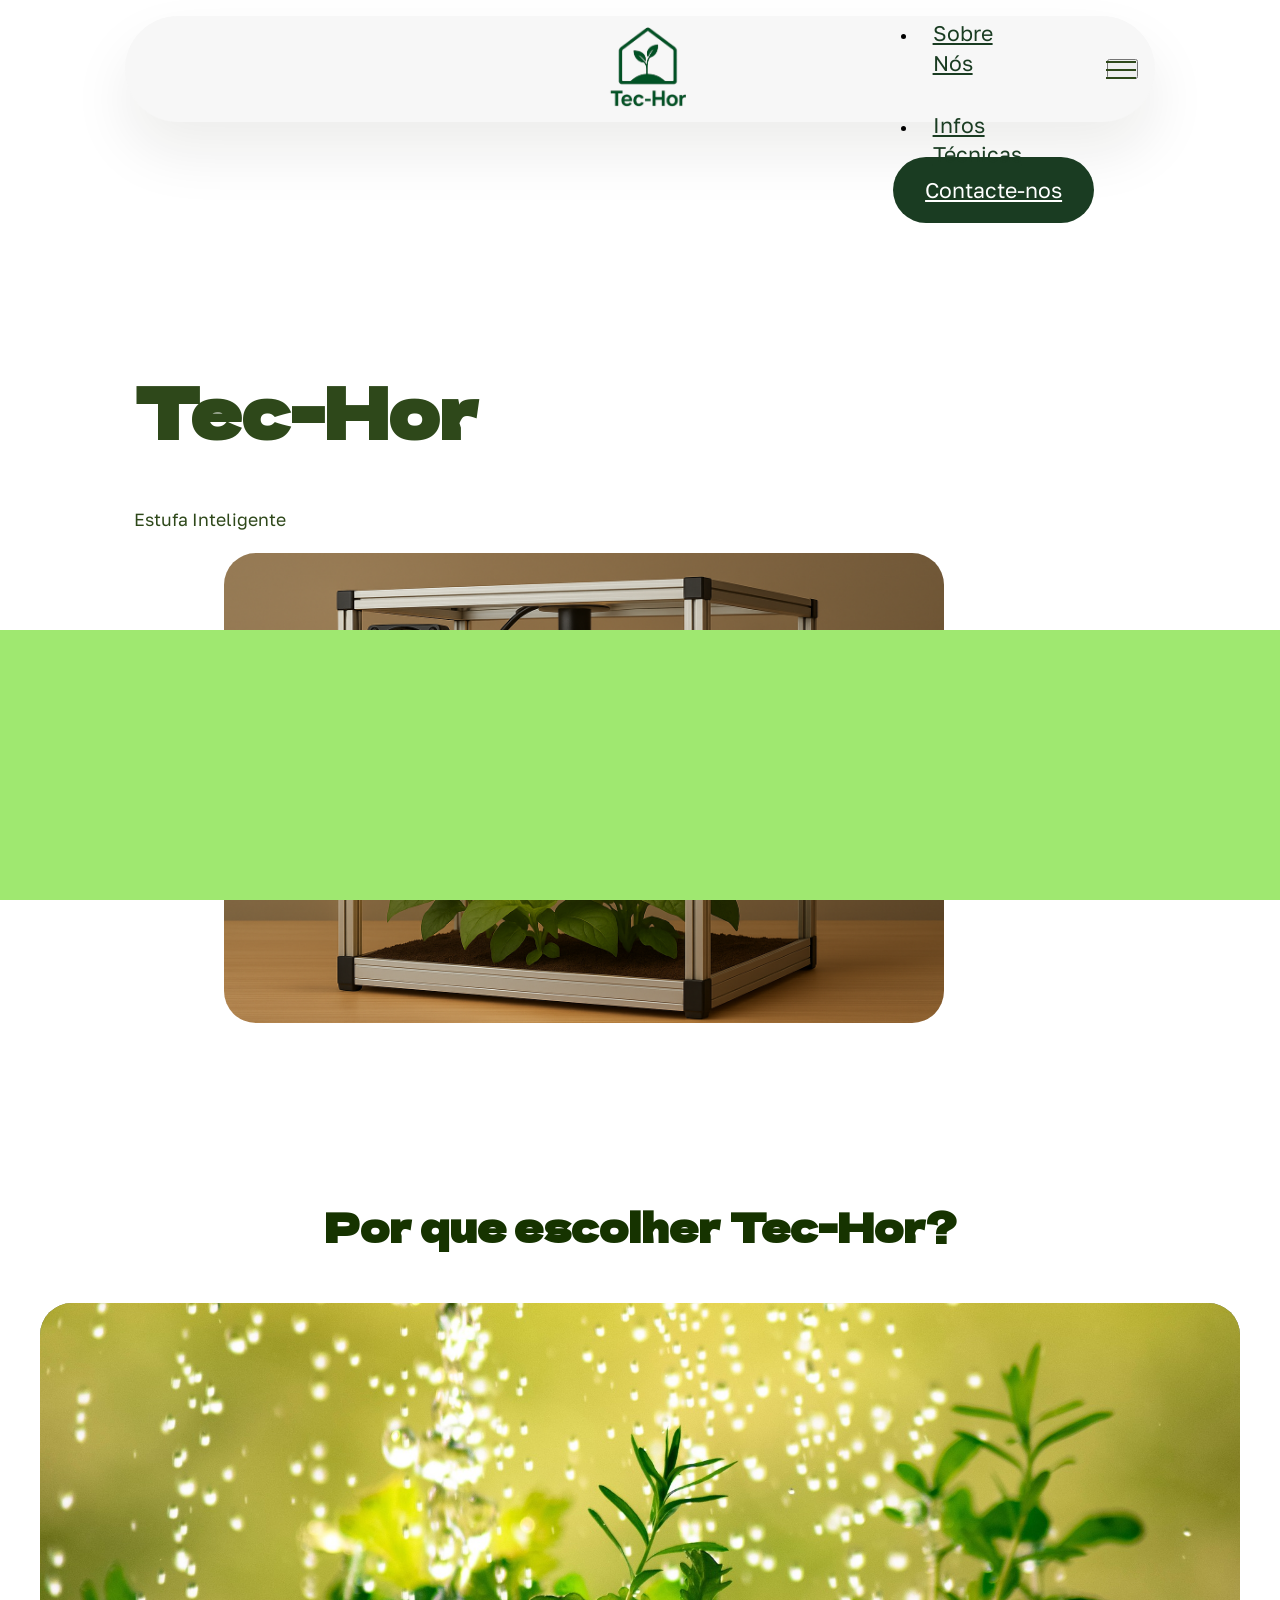
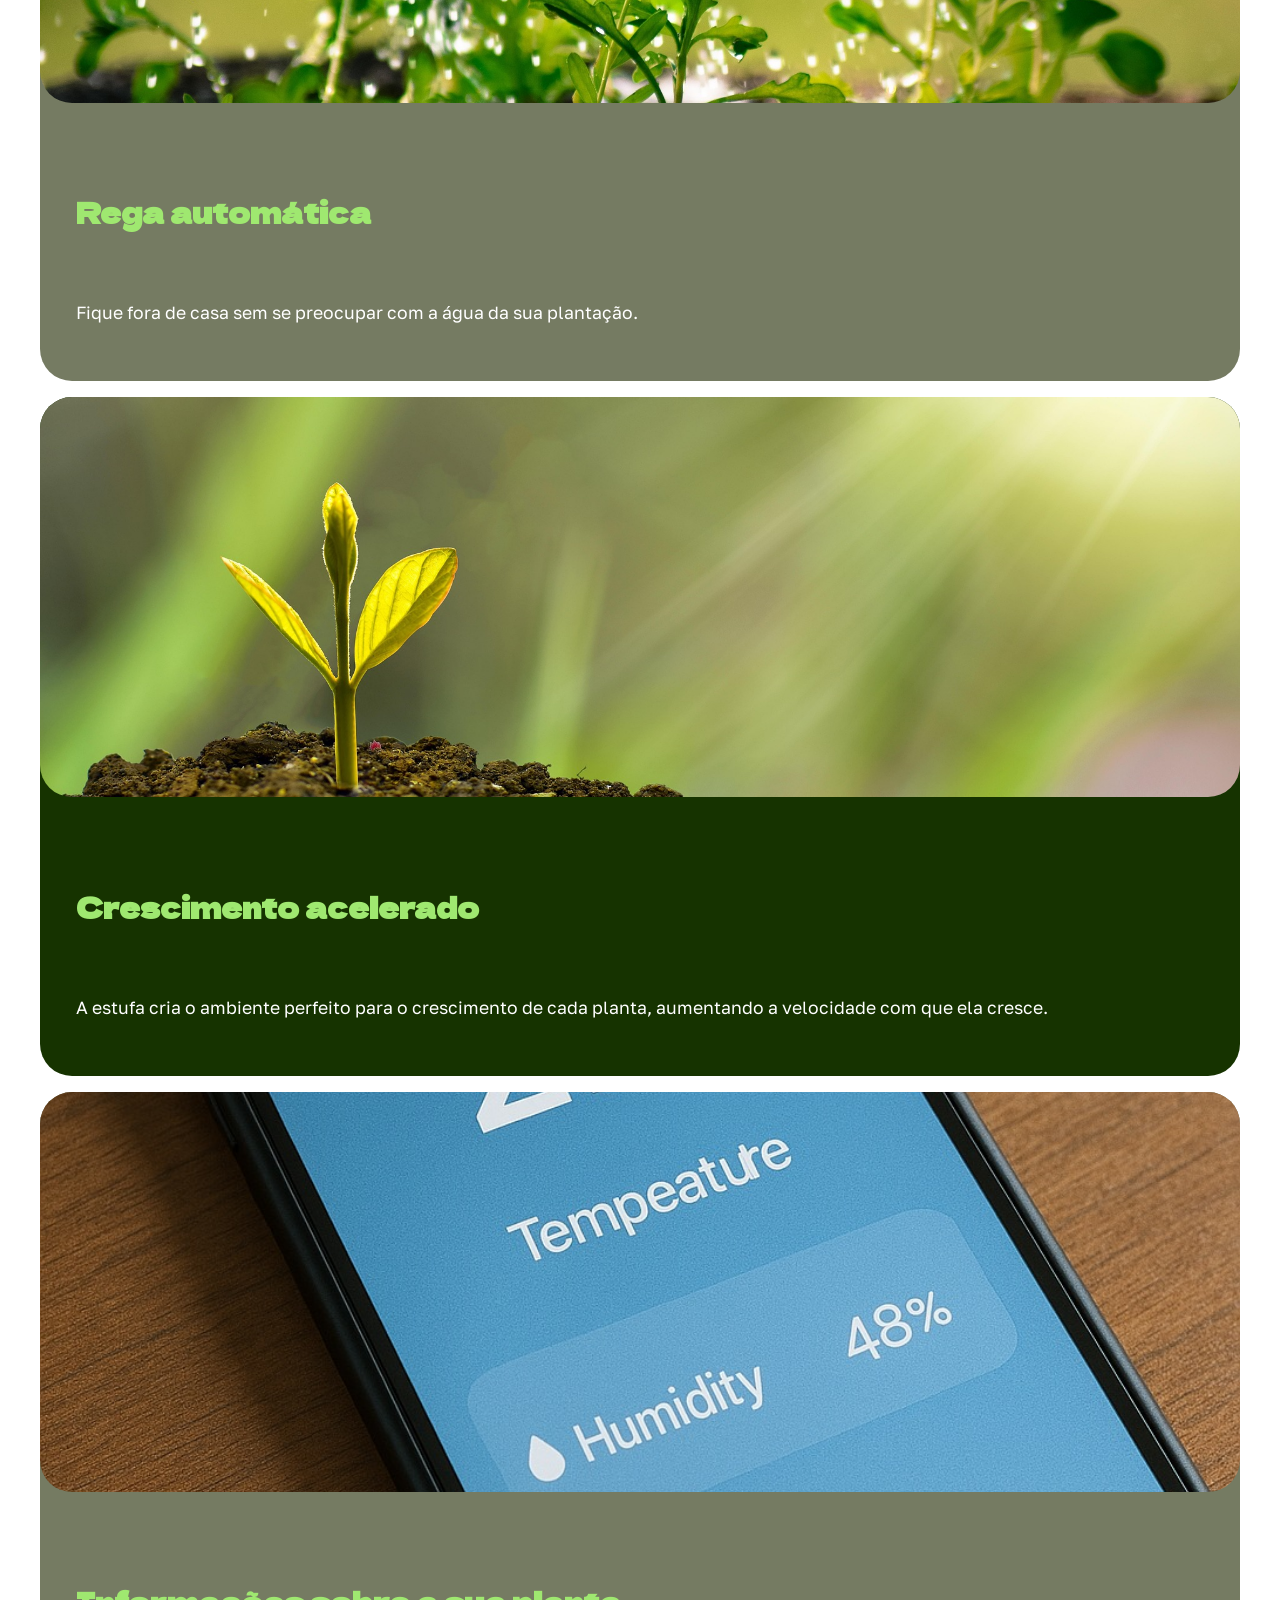
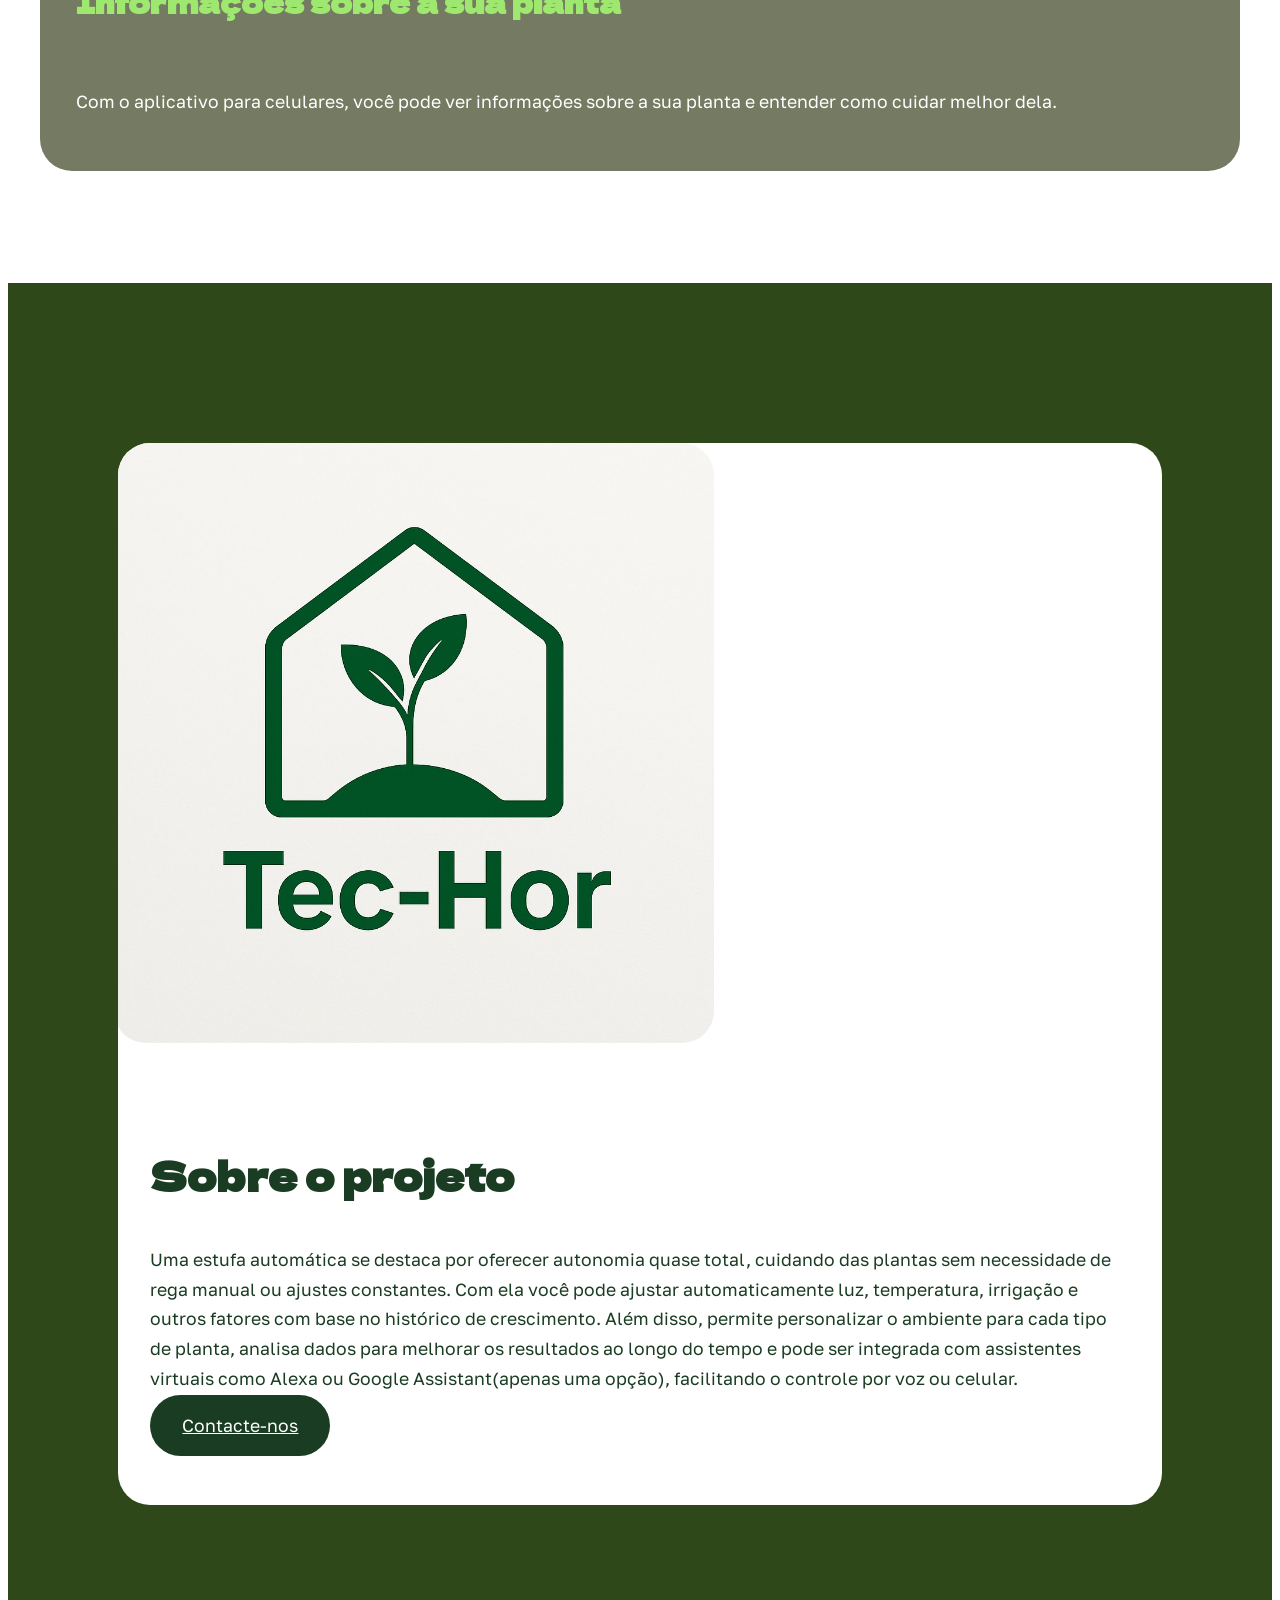
==== index.html @ ca4fef46 "Atualizar o index.html" ====
<!DOCTYPE html>
<html  >
<head>
  
  <meta charset="UTF-8">
  <meta http-equiv="X-UA-Compatible" content="IE=edge">
  <meta name="generator" content="Mobirise v6.0.1, mobirise.com">
  <meta name="viewport" content="width=device-width, initial-scale=1, minimum-scale=1">
  <link rel="shortcut icon" href="assets/images/47b3204c-f074-4262-87dc-d95bf20c03d6-removebg-preview-1.png" type="image/x-icon">
  <meta name="description" content="">
  
  
  <title>Home</title>
  <link rel="stylesheet" href="assets/web/assets/mobirise-icons2/mobirise2.css">
  <link rel="stylesheet" href="assets/bootstrap/css/bootstrap.min.css">
  <link rel="stylesheet" href="assets/bootstrap/css/bootstrap-grid.min.css">
  <link rel="stylesheet" href="assets/bootstrap/css/bootstrap-reboot.min.css">
  <link rel="stylesheet" href="assets/dropdown/css/style.css">
  <link rel="stylesheet" href="assets/theme/css/style.css">
  <link rel="preload" href="https://fonts.googleapis.com/css?family=Dela+Gothic+One:400&display=swap" as="style" onload="this.onload=null;this.rel='stylesheet'">
  <noscript><link rel="stylesheet" href="https://fonts.googleapis.com/css?family=Dela+Gothic+One:400&display=swap"></noscript>
  <link rel="preload" href="https://fonts.googleapis.com/css?family=Golos+Text:400,500,600,700,800,900&display=swap" as="style" onload="this.onload=null;this.rel='stylesheet'">
  <noscript><link rel="stylesheet" href="https://fonts.googleapis.com/css?family=Golos+Text:400,500,600,700,800,900&display=swap"></noscript>
  <link rel="preload" as="style" href="assets/mobirise/css/mbr-additional.css?v=HjXkI8"><link rel="stylesheet" href="assets/mobirise/css/mbr-additional.css?v=HjXkI8" type="text/css">

  
  
  
  <style> 
    #article05-1{
      background-color: white;
    }
    .container {
  height: 100%;
  width: 80%;
  margin: 0 auto; /* Centraliza horizontalmente */

}
  </style>


  
</head>
<body>
  
  <section data-bs-version="5.1" class="menu menu3 cid-tHeG7yune1" once="menu" id="menu03-2">
	

	<nav class="navbar navbar-dropdown navbar-fixed-top navbar-expand-lg">
		<div class="container">
			<div class="navbar-brand">
				<span class="navbar-logo">
					<a href="#">
						<img src="assets/images/47b3204c-f074-4262-87dc-d95bf20c03d6-removebg-preview-1.png" alt="Logo" style="height: 5rem;">
					</a>
				</span>
				
			</div>
			<button class="navbar-toggler" type="button" data-toggle="collapse" data-bs-toggle="collapse" data-target="#navbarSupportedContent" data-bs-target="#navbarSupportedContent" aria-controls="navbarNavAltMarkup" aria-expanded="false" aria-label="Toggle navigation">
				<div class="hamburger">
					<span></span>
					<span></span>
					<span></span>
					<span></span>
				</div>
			</button>
			<div class="collapse navbar-collapse" id="navbarSupportedContent">
				<ul class="navbar-nav nav-dropdown" data-app-modern-menu="true"><li class="nav-item">
						<a class="nav-link link show text-info text-primary display-4" href="index.html" aria-expanded="false">Home<strong></strong></a>
					</li><li class="nav-item">
						<a class="nav-link link text-info text-primary display-4" href="sobre.html">Sobre Nós<strong></strong></a>
					</li>
					
					<li class="nav-item">
						<a class="nav-link link text-info text-primary display-4" href="infos.html">Infos Técnicas<strong></strong></a>
					</li></ul>
				
				<div class="navbar-buttons mbr-section-btn"><a class="btn btn-info display-4" href="contato.html">Contacte-nos</a></div>
			</div>
		</div>
	</nav>
</section>

<section data-bs-version="5.1" class="header7 cid-tHeG8PGECK" id="header07-3">
  

  
  
  <div class="topbg"></div>
  <div class="align-center container">
    <div class="row justify-content-center">
      <div class="col-md-12 col-lg-9">
        <h1 class="mbr-section-title mbr-fonts-style mb-4 display-1" style="font-size: 70px;"><strong>Tec-Hor</strong></h1>
        <p class="mbr-text mbr-fonts-style mb-4 display-7">Estufa Inteligente</p>
        
      </div>
    </div>

    <div class="row mt-5 justify-content-center">
      <div class="mbr-figure col-12 col-md-12" style="width: 74%;">
        <!--<iframe class="mbr-embedded-video" src="https://www.youtube.com/embed/OWOjRdmpM6I?rel=0&amp;amp;mute=1&amp;showinfo=0&amp;autoplay=1&amp;loop=1&amp;" 
        width="720" height="470" frameborder="0" allowfullscreen></iframe>//-->
      
      <img src="assets/images/ftestufa.png" alt="" style="height: 470px; width: 720px; display: flex; justify-content: center; margin-left: 12%; margin-right: 38%;">
      
      </div>
    </div>
  </div>
</section>

<section data-bs-version="5.1" class="features1 cid-tIsi3HZcCy" id="features01-0">
  

  
  
  <div class="container-fluid">
    <div class="row justify-content-center mb-5">
      <div class="col-12">
        <h3 class="mbr-section-title mbr-fonts-style align-center mb-0 display-2" style="font-size: 40px;"><strong>Por que escolher Tec-Hor?</strong></h3>
        
      </div>
    </div>
    <div class="row justify-content-center">
      <div class="col-sm-6 col-md-12 mb-3 mb-lg-0 col-lg-4">
        <div class="card-wrap card1">
          <div class="image-wrap">
            <img src="assets/images/mbr.jpg" alt="rega">
            
          </div>
          <div class="content-wrap">
            <h5 class="mbr-card-title card-title1 mbr-fonts-style align-left mb-2 display-5"><strong>Rega automática</strong></h5>
            
            <p class="card-text1 mbr-fonts-style align-left mb-3 display-7">Fique fora de casa sem se preocupar com a água da sua plantação.</p>
            
          </div>
        </div>
      </div>

      <div class="col-sm-6 col-md-12 mb-3 mb-lg-0 col-lg-4">
        <div class="card-wrap card2">
          <div class="image-wrap">
            <img src="assets/images/mbr-1.jpg" alt="Mobirise Website Builder">
            
          </div>
          <div class="content-wrap">
            <h5 class="mbr-card-title card-title2 mbr-fonts-style align-left mb-2 display-5"><strong>Crescimento acelerado</strong></h5>
            
            <p class="card-text2 mbr-fonts-style align-left mb-3 display-7">A estufa cria o ambiente perfeito para o crescimento de cada planta, aumentando a velocidade com que ela cresce.</p>
            
          </div>
        </div>
      </div>
      <div class="col-sm-6 col-md-12 mb-3 mb-lg-0 col-lg-4">
        <div class="card-wrap card3">
          <div class="image-wrap">
            <img src="assets/images/gallery6.jpg" alt="Mobirise Website Builder">
            
          </div>
          <div class="content-wrap">
            <h5 class="mbr-card-title card-title3 mbr-fonts-style align-left mb-2 display-5"><strong>Informações sobre a sua planta</strong></h5>
            
            <p class="card-text3 mbr-fonts-style align-left mb-3 display-7">Com o aplicativo para celulares, você pode ver informações sobre a sua planta e entender como cuidar melhor dela.</p>
            
          </div>
        </div>
      </div>

      
    </div>
  </div>
</section>

<section data-bs-version="5.1" class="article05 cid-uHEnVUmyhI" id="article05-x">
  

  
  

  <div class="container">
    <div class="row justify-content-center align-items-center">
      <div class="col-12">
        <div class="card-wrapper">
          <div class="row">
            <div class="col-12 col-md-12 col-lg-5 image-wrapper">
              <img class="w-100" src="assets/images/leilani-angel-k84vnnzxmtq-unsplash-cr-1.jpg" alt="Mobirise Website Builder">
            </div>
            <div class="col-12 col-lg col-md-12">
              <div class="text-wrapper align-left">
                <h1 class="mbr-section-title mbr-fonts-style mb-4 display-2" style="font-size: 40px;"><strong>Sobre o projeto</strong></h1>
                <p class="mbr-text mbr-fonts-style mb-4 display-7">
                  Uma estufa automática se destaca por oferecer autonomia quase total, cuidando das plantas sem necessidade de rega manual ou ajustes constantes. Com ela você pode ajustar automaticamente luz, temperatura, irrigação e outros fatores com base no histórico de crescimento. Além disso, permite personalizar o ambiente para cada tipo de planta, analisa dados para melhorar os resultados ao longo do tempo e pode ser integrada com assistentes virtuais como Alexa ou Google Assistant(apenas uma opção), facilitando o controle por voz ou celular.<br>
                </p>
                <div class="mbr-section-btn mt-3"><a class="btn btn-lg btn-info display-7" href="contato.html">Contacte-nos</a></div>
              </div>
            </div>
          </div>
        </div>
      </div>
    </div>
  </div>
</section>


</body>
</html>
---- assets/mobirise/css/mbr-additional.css ----
.btn {
  border-width: 2px;
}
img,
.card-wrap,
.card-wrapper,
.video-wrapper,
.mbr-figure iframe,
.google-map iframe,
.slide-content,
.plan,
.card,
.item-wrapper {
  border-radius: 2rem !important;
}
.video-wrapper {
  overflow: hidden;
}
body {
  font-family: Inter Tight;
}
.display-1 {
  font-family: 'Dela Gothic One', display;
  font-size: 5rem;
  line-height: 1;
}
.display-1 > .mbr-iconfont {
  font-size: 6.25rem;
}
.display-2 {
  font-family: 'Dela Gothic One', display;
  font-size: 4rem;
  line-height: 1;
}
.display-2 > .mbr-iconfont {
  font-size: 5rem;
}
.display-4 {
  font-family: 'Golos Text', sans-serif;
  font-size: 1.4rem;
  line-height: 1.5;
}
.display-4 > .mbr-iconfont {
  font-size: 1.75rem;
}
.display-5 {
  font-family: 'Dela Gothic One', display;
  font-size: 2rem;
  line-height: 1.5;
}
.display-5 > .mbr-iconfont {
  font-size: 2.5rem;
}
.display-7 {
  font-family: 'Golos Text', sans-serif;
  font-size: 1.4rem;
  line-height: 1.3;
}
.display-7 > .mbr-iconfont {
  font-size: 1.75rem;
}
/* ---- Fluid typography for mobile devices ---- */
/* 1.4 - font scale ratio ( bootstrap == 1.42857 ) */
/* 100vw - current viewport width */
/* (48 - 20)  48 == 48rem == 768px, 20 == 20rem == 320px(minimal supported viewport) */
/* 0.65 - min scale variable, may vary */
@media (max-width: 992px) {
  .display-1 {
    font-size: 4rem;
  }
}
@media (max-width: 768px) {
  .display-1 {
    font-size: 3.5rem;
    font-size: calc( 2.4rem + (5 - 2.4) * ((100vw - 20rem) / (48 - 20)));
    line-height: calc( 1.1 * (2.4rem + (5 - 2.4) * ((100vw - 20rem) / (48 - 20))));
  }
  .display-2 {
    font-size: 3.2rem;
    font-size: calc( 2.05rem + (4 - 2.05) * ((100vw - 20rem) / (48 - 20)));
    line-height: calc( 1.3 * (2.05rem + (4 - 2.05) * ((100vw - 20rem) / (48 - 20))));
  }
  .display-4 {
    font-size: 1.12rem;
    font-size: calc( 1.14rem + (1.4 - 1.14) * ((100vw - 20rem) / (48 - 20)));
    line-height: calc( 1.4 * (1.14rem + (1.4 - 1.14) * ((100vw - 20rem) / (48 - 20))));
  }
  .display-5 {
    font-size: 1.6rem;
    font-size: calc( 1.35rem + (2 - 1.35) * ((100vw - 20rem) / (48 - 20)));
    line-height: calc( 1.4 * (1.35rem + (2 - 1.35) * ((100vw - 20rem) / (48 - 20))));
  }
  .display-7 {
    font-size: 1.12rem;
    font-size: calc( 1.14rem + (1.4 - 1.14) * ((100vw - 20rem) / (48 - 20)));
    line-height: calc( 1.4 * (1.14rem + (1.4 - 1.14) * ((100vw - 20rem) / (48 - 20))));
  }
}
@media (min-width: 992px) and (max-width: 1400px) {
  .display-1 {
    font-size: 3.5rem;
    font-size: calc( 2.4rem + (5 - 2.4) * ((100vw - 62rem) / (87 - 62)));
    line-height: calc( 1.1 * (2.4rem + (5 - 2.4) * ((100vw - 62rem) / (87 - 62))));
  }
  .display-2 {
    font-size: 3.2rem;
    font-size: calc( 2.05rem + (4 - 2.05) * ((100vw - 62rem) / (87 - 62)));
    line-height: calc( 1.3 * (2.05rem + (4 - 2.05) * ((100vw - 62rem) / (87 - 62))));
  }
  .display-4 {
    font-size: 1.10rem;
    font-size: calc( 1.14rem + (1.4 - 1.14) * ((100vw - 62rem) / (87 - 62)));
    line-height: calc( 1.4 * (1.14rem + (1.4 - 1.14) * ((100vw - 62rem) / (87 - 62))));
  }
  .display-5 {
    font-size: 1.6rem;
    font-size: calc( 1.35rem + (2 - 1.35) * ((100vw - 62rem) / (87 - 62)));
    line-height: calc( 1.4 * (1.35rem + (2 - 1.35) * ((100vw - 62rem) / (87 - 62))));
  }
  .display-7 {
    font-size: 1.10rem;
    font-size: calc( 1.rem + (1.4 - 1.14) * ((100vw - 62rem) / (87 - 62)));
    line-height: calc( 1.4 * (1.14rem + (1.4 - 1.14) * ((100vw - 62rem) / (87 - 62))));
  }
}
/* Buttons */
.btn {
  padding: 1.25rem 2rem;
  border-radius: 4px;
}
@media (max-width: 767px) {
  .btn {
    padding: 0.75rem 1.5rem;
  }
}
.btn-sm {
  padding: 0.6rem 1.2rem;
  border-radius: 4px;
}
.btn-md {
  padding: 0.6rem 1.2rem;
  border-radius: 4px;
}
.btn-lg {
  padding: 1.25rem 2rem;
  border-radius: 4px;
}
.bg-primary {
  background-color: #ff8cbc !important;
}
.bg-success {
  background-color: #0225ac !important;
}
.bg-info {
  background-color: #1a3c22 !important;
}
.bg-warning {
  background-color: #ffaac7 !important;
}
.bg-danger {
  background-color: #008063 !important;
}
.btn-primary,
.btn-primary:active {
  background-color: #ff8cbc !important;
  border-color: #ff8cbc !important;
  color: #ffffff !important;
  box-shadow: none;
}
.btn-primary:hover,
.btn-primary:focus,
.btn-primary.focus,
.btn-primary.active {
  color: inherit;
  background-color: #ffbfda !important;
  border-color: #ffbfda !important;
  box-shadow: none;
}
.btn-primary.disabled,
.btn-primary:disabled {
  color: #ffffff !important;
  background-color: #ffbfda !important;
  border-color: #ffbfda !important;
}
.btn-secondary,
.btn-secondary:active {
  background-color: #ffa600 !important;
  border-color: #ffa600 !important;
  color: #ffffff !important;
  box-shadow: none;
}
.btn-secondary:hover,
.btn-secondary:focus,
.btn-secondary.focus,
.btn-secondary.active {
  color: inherit;
  background-color: #ffb833 !important;
  border-color: #ffb833 !important;
  box-shadow: none;
}
.btn-secondary.disabled,
.btn-secondary:disabled {
  color: #ffffff !important;
  background-color: #ffb833 !important;
  border-color: #ffb833 !important;
}
.btn-info,
.btn-info:active {
  background-color: #1a3c22 !important;
  border-color: #1a3c22 !important;
  color: #ffffff !important;
  box-shadow: none;
}
.btn-info:hover,
.btn-info:focus,
.btn-info.focus,
.btn-info.active {
  color: inherit;
  background-color: #296036 !important;
  border-color: #296036 !important;
  box-shadow: none;
}
.btn-info.disabled,
.btn-info:disabled {
  color: #ffffff !important;
  background-color: #296036 !important;
  border-color: #296036 !important;
}
.btn-success,
.btn-success:active {
  background-color: #0225ac !important;
  border-color: #0225ac !important;
  color: #ffffff !important;
  box-shadow: none;
}
.btn-success:hover,
.btn-success:focus,
.btn-success.focus,
.btn-success.active {
  color: inherit;
  background-color: #0330de !important;
  border-color: #0330de !important;
  box-shadow: none;
}
.btn-success.disabled,
.btn-success:disabled {
  color: #ffffff !important;
  background-color: #0330de !important;
  border-color: #0330de !important;
}
.btn-warning,
.btn-warning:active {
  background-color: #ffaac7 !important;
  border-color: #ffaac7 !important;
  color: #ffffff !important;
  box-shadow: none;
}
.btn-warning:hover,
.btn-warning:focus,
.btn-warning.focus,
.btn-warning.active {
  color: inherit;
  background-color: #ffdde9 !important;
  border-color: #ffdde9 !important;
  box-shadow: none;
}
.btn-warning.disabled,
.btn-warning:disabled {
  color: #ffffff !important;
  background-color: #ffdde9 !important;
  border-color: #ffdde9 !important;
}
.btn-danger,
.btn-danger:active {
  background-color: #008063 !important;
  border-color: #008063 !important;
  color: #ffffff !important;
  box-shadow: none;
}
.btn-danger:hover,
.btn-danger:focus,
.btn-danger.focus,
.btn-danger.active {
  color: inherit;
  background-color: #00b38a !important;
  border-color: #00b38a !important;
  box-shadow: none;
}
.btn-danger.disabled,
.btn-danger:disabled {
  color: #ffffff !important;
  background-color: #00b38a !important;
  border-color: #00b38a !important;
}
.btn-white,
.btn-white:active {
  background-color: #eff0ec !important;
  border-color: #eff0ec !important;
  color: #757b62 !important;
  box-shadow: none;
}
.btn-white:hover,
.btn-white:focus,
.btn-white.focus,
.btn-white.active {
  color: inherit;
  background-color: #ffffff !important;
  border-color: #ffffff !important;
  box-shadow: none;
}
.btn-white.disabled,
.btn-white:disabled {
  color: #757b62 !important;
  background-color: #ffffff !important;
  border-color: #ffffff !important;
}
.btn-black,
.btn-black:active {
  background-color: #232323 !important;
  border-color: #232323 !important;
  color: #ffffff !important;
  box-shadow: none;
}
.btn-black:hover,
.btn-black:focus,
.btn-black.focus,
.btn-black.active {
  color: inherit;
  background-color: #3d3d3d !important;
  border-color: #3d3d3d !important;
  box-shadow: none;
}
.btn-black.disabled,
.btn-black:disabled {
  color: #ffffff !important;
  background-color: #3d3d3d !important;
  border-color: #3d3d3d !important;
}
.btn-primary-outline,
.btn-primary-outline:active {
  background-color: transparent !important;
  border-color: #ff8cbc;
  color: #ff8cbc;
}
.btn-primary-outline:hover,
.btn-primary-outline:focus,
.btn-primary-outline.focus,
.btn-primary-outline.active {
  color: #ff3589 !important;
  background-color: transparent !important;
  border-color: #ff3589 !important;
  box-shadow: none !important;
}
.btn-primary-outline.disabled,
.btn-primary-outline:disabled {
  color: #ffffff !important;
  background-color: #ff8cbc !important;
  border-color: #ff8cbc !important;
}
.btn-secondary-outline,
.btn-secondary-outline:active {
  background-color: transparent !important;
  border-color: #ffa600;
  color: #ffa600;
}
.btn-secondary-outline:hover,
.btn-secondary-outline:focus,
.btn-secondary-outline.focus,
.btn-secondary-outline.active {
  color: #a86e00 !important;
  background-color: transparent !important;
  border-color: #a86e00 !important;
  box-shadow: none !important;
}
.btn-secondary-outline.disabled,
.btn-secondary-outline:disabled {
  color: #ffffff !important;
  background-color: #ffa600 !important;
  border-color: #ffa600 !important;
}
.btn-info-outline,
.btn-info-outline:active {
  background-color: transparent !important;
  border-color: #1a3c22;
  color: #1a3c22;
}
.btn-info-outline:hover,
.btn-info-outline:focus,
.btn-info-outline.focus,
.btn-info-outline.active {
  color: #000000 !important;
  background-color: transparent !important;
  border-color: #000000 !important;
  box-shadow: none !important;
}
.btn-info-outline.disabled,
.btn-info-outline:disabled {
  color: #ffffff !important;
  background-color: #1a3c22 !important;
  border-color: #1a3c22 !important;
}
.btn-success-outline,
.btn-success-outline:active {
  background-color: transparent !important;
  border-color: #0225ac;
  color: #0225ac;
}
.btn-success-outline:hover,
.btn-success-outline:focus,
.btn-success-outline.focus,
.btn-success-outline.active {
  color: #011356 !important;
  background-color: transparent !important;
  border-color: #011356 !important;
  box-shadow: none !important;
}
.btn-success-outline.disabled,
.btn-success-outline:disabled {
  color: #ffffff !important;
  background-color: #0225ac !important;
  border-color: #0225ac !important;
}
.btn-warning-outline,
.btn-warning-outline:active {
  background-color: transparent !important;
  border-color: #ffaac7;
  color: #ffaac7;
}
.btn-warning-outline:hover,
.btn-warning-outline:focus,
.btn-warning-outline.focus,
.btn-warning-outline.active {
  color: #ff538e !important;
  background-color: transparent !important;
  border-color: #ff538e !important;
  box-shadow: none !important;
}
.btn-warning-outline.disabled,
.btn-warning-outline:disabled {
  color: #ffffff !important;
  background-color: #ffaac7 !important;
  border-color: #ffaac7 !important;
}
.btn-danger-outline,
.btn-danger-outline:active {
  background-color: transparent !important;
  border-color: #008063;
  color: #008063;
}
.btn-danger-outline:hover,
.btn-danger-outline:focus,
.btn-danger-outline.focus,
.btn-danger-outline.active {
  color: #002920 !important;
  background-color: transparent !important;
  border-color: #002920 !important;
  box-shadow: none !important;
}
.btn-danger-outline.disabled,
.btn-danger-outline:disabled {
  color: #ffffff !important;
  background-color: #008063 !important;
  border-color: #008063 !important;
}
.btn-black-outline,
.btn-black-outline:active {
  background-color: transparent !important;
  border-color: #232323;
  color: #232323;
}
.btn-black-outline:hover,
.btn-black-outline:focus,
.btn-black-outline.focus,
.btn-black-outline.active {
  color: #000000 !important;
  background-color: transparent !important;
  border-color: #000000 !important;
  box-shadow: none !important;
}
.btn-black-outline.disabled,
.btn-black-outline:disabled {
  color: #ffffff !important;
  background-color: #232323 !important;
  border-color: #232323 !important;
}
.btn-white-outline,
.btn-white-outline:active {
  background-color: transparent !important;
  border-color: #fafafa;
  color: #fafafa;
}
.btn-white-outline:hover,
.btn-white-outline:focus,
.btn-white-outline.focus,
.btn-white-outline.active {
  color: #cfcfcf !important;
  background-color: transparent !important;
  border-color: #cfcfcf !important;
  box-shadow: none !important;
}
.btn-white-outline.disabled,
.btn-white-outline:disabled {
  color: #7a7a7a !important;
  background-color: #fafafa !important;
  border-color: #fafafa !important;
}
.text-primary {
  color: #ff8cbc !important;
}
.text-secondary {
  color: #ffa600 !important;
}
.text-success {
  color: #0225ac !important;
}
.text-info {
  color: #1a3c22 !important;
}
.text-warning {
  color: #ffaac7 !important;
}
.text-danger {
  color: #008063 !important;
}
.text-white {
  color: #fafafa !important;
}
.text-black {
  color: #232323 !important;
}
a.text-primary:hover,
a.text-primary:focus,
a.text-primary.active {
  color: #ff2681 !important;
}
a.text-secondary:hover,
a.text-secondary:focus,
a.text-secondary.active {
  color: #996400 !important;
}
a.text-success:hover,
a.text-success:focus,
a.text-success.active {
  color: #010f47 !important;
}
a.text-info:hover,
a.text-info:focus,
a.text-info.active {
  color: #000000 !important;
}
a.text-warning:hover,
a.text-warning:focus,
a.text-warning.active {
  color: #ff4484 !important;
}
a.text-danger:hover,
a.text-danger:focus,
a.text-danger.active {
  color: #001a14 !important;
}
a.text-white:hover,
a.text-white:focus,
a.text-white.active {
  color: #c7c7c7 !important;
}
a.text-black:hover,
a.text-black:focus,
a.text-black.active {
  color: #000000 !important;
}
a[class*="text-"]:not(.nav-link):not(.dropdown-item):not([role]):not(.navbar-caption) {
  position: relative;
  background-image: transparent;
  background-size: 10000px 2px;
  background-repeat: no-repeat;
  background-position: 0px 1.2em;
  background-position: -10000px 1.2em;
}
a[class*="text-"]:not(.nav-link):not(.dropdown-item):not([role]):not(.navbar-caption):hover {
  transition: background-position 2s ease-in-out;
  background-image: linear-gradient(currentColor 50%, currentColor 50%);
  background-position: 0px 1.2em;
}
.nav-tabs .nav-link.active {
  color: #ff8cbc;
}
.nav-tabs .nav-link:not(.active) {
  color: #232323;
}
.alert-success {
  background-color: #70c770;
}
.alert-info {
  background-color: #1a3c22;
}
.alert-warning {
  background-color: #ffaac7;
}
.alert-danger {
  background-color: #008063;
}
.mbr-section-btn .btn:not(.btn-form) {
  border-radius: 100px;
}
.mbr-gallery-filter li a {
  border-radius: 100px !important;
}
.mbr-gallery-filter li.active .btn {
  background-color: #ff8cbc;
  border-color: #ff8cbc;
  color: #ffffff;
}
.mbr-gallery-filter li.active .btn:focus {
  box-shadow: none;
}
.nav-tabs .nav-link {
  border-radius: 100px !important;
}
a,
a:hover {
  color: #ff8cbc;
}
.mbr-plan-header.bg-primary .mbr-plan-subtitle,
.mbr-plan-header.bg-primary .mbr-plan-price-desc {
  color: #ffffff;
}
.mbr-plan-header.bg-success .mbr-plan-subtitle,
.mbr-plan-header.bg-success .mbr-plan-price-desc {
  color: #315bfd;
}
.mbr-plan-header.bg-info .mbr-plan-subtitle,
.mbr-plan-header.bg-info .mbr-plan-price-desc {
  color: #77c489;
}
.mbr-plan-header.bg-warning .mbr-plan-subtitle,
.mbr-plan-header.bg-warning .mbr-plan-price-desc {
  color: #ffffff;
}
.mbr-plan-header.bg-danger .mbr-plan-subtitle,
.mbr-plan-header.bg-danger .mbr-plan-price-desc {
  color: #00ffc5;
}
/* Scroll to top button*/
.scrollToTop_wraper {
  display: none;
}
.form-control {
  font-family: 'Golos Text', sans-serif;
  font-size: 1.4rem;
  line-height: 1.3;
  font-weight: 400;
  border-radius: 40px !important;
}
.form-control > .mbr-iconfont {
  font-size: 1.75rem;
}
.form-control:hover,
.form-control:focus {
  box-shadow: rgba(0, 0, 0, 0.07) 0px 1px 1px 0px, rgba(0, 0, 0, 0.07) 0px 1px 3px 0px, rgba(0, 0, 0, 0.03) 0px 0px 0px 1px;
  border-color: #ff8cbc !important;
}
.form-control:-webkit-input-placeholder {
  font-family: 'Golos Text', sans-serif;
  font-size: 1.4rem;
  line-height: 1.3;
  font-weight: 400;
}
.form-control:-webkit-input-placeholder > .mbr-iconfont {
  font-size: 1.75rem;
}
blockquote {
  border-color: #ff8cbc;
}
/* Forms */
.mbr-form .input-group-btn .btn {
  border-radius: 100px !important;
}
.mbr-form .input-group-btn .btn:hover {
  box-shadow: 0 10px 40px 0 rgba(0, 0, 0, 0.2);
}
.mbr-form .input-group-btn button[type="submit"] {
  border-radius: 100px !important;
  padding: 1rem 3rem;
}
.mbr-form .input-group-btn button[type="submit"]:hover {
  box-shadow: 0 10px 40px 0 rgba(0, 0, 0, 0.2);
}
.jq-selectbox li:hover,
.jq-selectbox li.selected {
  background-color: #ff8cbc;
  color: #ffffff;
}
.jq-number__spin {
  transition: 0.25s ease;
}
.jq-number__spin:hover {
  border-color: #ff8cbc;
}
.jq-selectbox .jq-selectbox__trigger-arrow,
.jq-number__spin.minus:after,
.jq-number__spin.plus:after {
  transition: 0.4s;
  border-top-color: #232323;
  border-bottom-color: #232323;
}
.jq-selectbox:hover .jq-selectbox__trigger-arrow,
.jq-number__spin.minus:hover:after,
.jq-number__spin.plus:hover:after {
  border-top-color: #ff8cbc;
  border-bottom-color: #ff8cbc;
}
.xdsoft_datetimepicker .xdsoft_calendar td.xdsoft_default,
.xdsoft_datetimepicker .xdsoft_calendar td.xdsoft_current,
.xdsoft_datetimepicker .xdsoft_timepicker .xdsoft_time_box > div > div.xdsoft_current {
  color: #000000 !important;
  background-color: #ff8cbc !important;
  box-shadow: none !important;
}
.xdsoft_datetimepicker .xdsoft_calendar td:hover,
.xdsoft_datetimepicker .xdsoft_timepicker .xdsoft_time_box > div > div:hover {
  color: #000000 !important;
  background: #ffa600 !important;
  box-shadow: none !important;
}
.lazy-bg {
  background-image: none !important;
}
.lazy-placeholder:not(section),
.lazy-none {
  display: block;
  position: relative;
  padding-bottom: 56.25%;
  width: 100%;
  height: auto;
}
iframe.lazy-placeholder,
.lazy-placeholder:after {
  content: '';
  position: absolute;
  width: 200px;
  height: 200px;
  background: transparent no-repeat center;
  background-size: contain;
  top: 50%;
  left: 50%;
  transform: translateX(-50%) translateY(-50%);
  background-image: url("data:image/svg+xml;charset=UTF-8,%3csvg width='32' height='32' viewBox='0 0 64 64' xmlns='http://www.w3.org/2000/svg' stroke='%23ff8cbc' %3e%3cg fill='none' fill-rule='evenodd'%3e%3cg transform='translate(16 16)' stroke-width='2'%3e%3ccircle stroke-opacity='.5' cx='16' cy='16' r='16'/%3e%3cpath d='M32 16c0-9.94-8.06-16-16-16'%3e%3canimateTransform attributeName='transform' type='rotate' from='0 16 16' to='360 16 16' dur='1s' repeatCount='indefinite'/%3e%3c/path%3e%3c/g%3e%3c/g%3e%3c/svg%3e");
}
section.lazy-placeholder:after {
  opacity: 0.5;
}
body {
  overflow-x: hidden;
}
a {
  transition: color 0.6s;
}
@media (max-width: 1400px) {
  .container {
    max-width: 100%;
  }
}
@media (max-width: 1400px) and (min-width: 768px) {
  .container {
    padding-left: 32px;
    padding-right: 32px;
  }
}
@media (max-width: 1400px) and (min-width: 768px) {
  .container-fluid {
    padding-left: 32px;
    padding-right: 32px;
  }
}
@media (max-width: 767px) {
  .container-fluid {
    padding-left: 16px;
    padding-right: 16px;
  }
}
.cid-tHeG7yune1 {
  z-index: 1000;
  width: 100%;
}
.cid-tHeG7yune1 .dropdown-item:before {
  font-family: Moririse2 !important;
  content: "\e966";
  display: inline-block;
  width: 0;
  position: absolute;
  left: 1rem;
  top: 0.5rem;
  margin-right: 0.5rem;
  line-height: 1;
  font-size: inherit;
  vertical-align: middle;
  text-align: center;
  overflow: hidden;
  transform: scale(0, 1);
  transition: all 0.25s ease-in-out;
}
@media (max-width: 767px) {
  .cid-tHeG7yune1 .navbar-toggler {
    transform: scale(0.8);
  }
}
.cid-tHeG7yune1 .navbar-nav {
  margin: auto;
  margin-left: 0;
}
@media (min-width: 992px) {
  .cid-tHeG7yune1 .navbar-nav {
    max-width: 45%;
  }
}
.cid-tHeG7yune1 .navbar-nav .nav-item {
  padding: 0 !important;
  transition: .3s all !important;
}
.cid-tHeG7yune1 .navbar-nav .nav-item .nav-link {
  padding: 16px !important;
  margin: 0 !important;
  border-radius: 1rem !important;
  transition: .3s all !important;
}
.cid-tHeG7yune1 .navbar-nav .nav-item .nav-link:hover {
  background-color: rgba(27, 31, 10, 0.06);
}
.cid-tHeG7yune1 .navbar-nav .open .nav-link::after {
  transform: rotate(180deg);
}
@media (min-width: 992px) {
  .cid-tHeG7yune1 .navbar-nav .open .nav-link::before {
    content: "";
    width: 100%;
    height: 20px;
    top: 100%;
    background: transparent;
    position: absolute;
  }
}
.cid-tHeG7yune1 .navbar-nav .dropdown-item {
  padding: 12px !important;
  border-radius: 0.5rem !important;
  margin: 0 8px !important;
  transition: .3s all !important;
}
.cid-tHeG7yune1 .navbar-nav .dropdown-item:hover {
  background-color: rgba(27, 31, 10, 0.06);
}
@media (min-width: 992px) {
  .cid-tHeG7yune1 .navbar-nav {
    padding-left: 1.5rem;
  }
}
.cid-tHeG7yune1 .navbar-logo {
  padding-left: 1rem;
  margin: 0 !important;
}
@media (min-width: 992px) {
  .cid-tHeG7yune1 .navbar-logo {
    position: absolute;
    left: 50%;
    top: 50%;
    transform: translate(-50%, -50%);
  }
}
@media (max-width: 767px) {
  .cid-tHeG7yune1 .navbar-logo {
    padding-left: 1rem;
  }
}
.cid-tHeG7yune1 .navbar-brand {
  flex-shrink: 0;
  align-items: center;
  margin-right: 0;
  padding: 10px 0;
  transition: all 0.3s;
  word-break: break-word;
  z-index: 1;
}
.cid-tHeG7yune1 .navbar-brand img {
  border-radius: 0px !important;
}
.cid-tHeG7yune1 .navbar-brand .navbar-caption {
  line-height: inherit !important;
}
.cid-tHeG7yune1 .navbar-brand .navbar-logo a {
  outline: none;
}
.cid-tHeG7yune1 .nav-link {
  width: fit-content;
  position: relative;
}
.cid-tHeG7yune1 .navbar-caption {
  padding-left: 2rem;
  padding-right: .5rem;
}
@media (max-width: 767px) {
  .cid-tHeG7yune1 .navbar-caption {
    padding-left: 1rem;
  }
}
@media (max-width: 767px) {
  .cid-tHeG7yune1 .nav-dropdown {
    padding-bottom: 0.5rem;
  }
}
.cid-tHeG7yune1 .nav-dropdown .link.dropdown-toggle::after {
  margin-left: 0.5rem;
  margin-top: 0.2rem;
  transition: .3s all;
}
.cid-tHeG7yune1 .container {
  display: flex;
  height: 90px;
  position: relative;
  padding: 0.5rem 0.6rem;
  flex-wrap: nowrap;
  background: #f7f7f7 !important;
  left: 0;
  right: 0;
  -webkit-box-pack: justify;
  -ms-flex-pack: justify;
  justify-content: flex-end;
  -webkit-box-align: center;
  -webkit-align-items: center;
  -ms-flex-align: center;
  align-items: center;
  border-radius: 100vw;
  margin-top: 1rem;
  background-color: #f7f7f7;
  box-shadow: 0 30px 60px 0 rgba(27, 31, 10, 0.08);
}
@media (max-width: 992px) {
  .cid-tHeG7yune1 .container {
    padding-right: 2rem;
  }
}
@media (max-width: 767px) {
  .cid-tHeG7yune1 .container {
    width: 95%;
    height: 56px !important;
    padding-right: 1rem;
    margin-top: 0rem;
  }
}
.cid-tHeG7yune1 .iconfont-wrapper {
  color: #ed85be !important;
  font-size: 1.5rem;
  padding-right: 0.5rem;
}
.cid-tHeG7yune1 .dropdown-menu {
  flex-wrap: wrap;
  flex-direction: column;
  max-width: 100%;
  padding: 12px 4px !important;
  border-radius: 1.5rem;
  transition: .3s all !important;
  min-width: auto;
  background: #f7f7f7;
  background: #f7f7f7 !important;
}
.cid-tHeG7yune1 .nav-item:focus,
.cid-tHeG7yune1 .nav-link:focus {
  outline: none;
}
.cid-tHeG7yune1 .dropdown .dropdown-menu .dropdown-item {
  width: auto;
  transition: all 0.25s ease-in-out;
}
.cid-tHeG7yune1 .dropdown .dropdown-menu .dropdown-item::after {
  right: 0.5rem;
}
.cid-tHeG7yune1 .dropdown .dropdown-menu .dropdown-item .mbr-iconfont {
  margin-right: 0.5rem;
  vertical-align: sub;
}
.cid-tHeG7yune1 .dropdown .dropdown-menu .dropdown-item .mbr-iconfont:before {
  display: inline-block;
  transform: scale(1, 1);
  transition: all 0.25s ease-in-out;
}
.cid-tHeG7yune1 .collapsed .dropdown-menu .dropdown-item:before {
  display: none;
}
.cid-tHeG7yune1 .collapsed .dropdown .dropdown-menu .dropdown-item {
  padding: 0.235em 1.5em 0.235em 1.5em !important;
  transition: none;
  margin: 0 !important;
}
.cid-tHeG7yune1 .navbar {
  min-height: 90px;
  transition: all 0.3s;
  border-bottom: 1px solid transparent;
  background: transparent !important;
  padding: 0 !important;
  border: none !important;
  box-shadow: none !important;
  border-radius: 0 !important;
}
.cid-tHeG7yune1 .navbar.opened {
  transition: all 0.3s;
}
.cid-tHeG7yune1 .navbar .dropdown-item {
  padding: 0.5rem 1.8rem;
}
.cid-tHeG7yune1 .navbar .navbar-logo img {
  width: auto;
}
.cid-tHeG7yune1 .navbar .navbar-collapse {
  justify-content: flex-end;
}
.cid-tHeG7yune1 .navbar.collapsed {
  justify-content: center;
}
.cid-tHeG7yune1 .navbar.collapsed .nav-item .nav-link::before {
  display: none;
}
.cid-tHeG7yune1 .navbar.collapsed.opened .dropdown-menu {
  top: 0;
}
@media (min-width: 992px) {
  .cid-tHeG7yune1 .navbar.collapsed.opened:not(.navbar-short) .navbar-collapse {
    max-height: calc(98.5vh - 5rem);
  }
}
.cid-tHeG7yune1 .navbar.collapsed .dropdown-menu .dropdown-submenu {
  left: 0 !important;
}
.cid-tHeG7yune1 .navbar.collapsed .dropdown-menu .dropdown-item:after {
  right: auto;
}
.cid-tHeG7yune1 .navbar.collapsed .dropdown-menu .dropdown-toggle[data-toggle="dropdown-submenu"]:after {
  margin-left: 0.5rem;
  margin-top: 0.2rem;
  border-top: 0.35em solid;
  border-right: 0.35em solid transparent;
  border-left: 0.35em solid transparent;
  border-bottom: 0;
  top: 41%;
}
.cid-tHeG7yune1 .navbar.collapsed ul.navbar-nav li {
  margin: auto;
}
.cid-tHeG7yune1 .navbar.collapsed .dropdown-menu .dropdown-item {
  padding: 0.25rem 1.5rem;
  text-align: center;
}
.cid-tHeG7yune1 .navbar.collapsed .icons-menu {
  padding-left: 0;
  padding-right: 0;
  padding-top: 0.5rem;
  padding-bottom: 0.5rem;
}
@media (max-width: 767px) {
  .cid-tHeG7yune1 .navbar {
    min-height: 72px;
  }
  .cid-tHeG7yune1 .navbar .navbar-logo img {
    height: 2rem !important;
  }
}
@media (max-width: 991px) {
  .cid-tHeG7yune1 .navbar .nav-item .nav-link::before {
    display: none;
  }
  .cid-tHeG7yune1 .navbar.opened .dropdown-menu {
    top: 0;
  }
  .cid-tHeG7yune1 .navbar .dropdown-menu .dropdown-submenu {
    left: 0 !important;
  }
  .cid-tHeG7yune1 .navbar .dropdown-menu .dropdown-item:after {
    right: auto;
  }
  .cid-tHeG7yune1 .navbar .dropdown-menu .dropdown-toggle[data-toggle="dropdown-submenu"]:after {
    margin-left: 0.5rem;
    margin-top: 0.2rem;
    border-top: 0.35em solid;
    border-right: 0.35em solid transparent;
    border-left: 0.35em solid transparent;
    border-bottom: 0;
    top: 40%;
  }
  .cid-tHeG7yune1 .navbar .dropdown-menu .dropdown-item {
    padding: 0.25rem 1.5rem !important;
    text-align: center;
  }
  .cid-tHeG7yune1 .navbar .navbar-brand {
    flex-shrink: initial;
    flex-basis: auto;
    word-break: break-word;
    padding-right: 10px;
  }
  .cid-tHeG7yune1 .navbar .navbar-toggler {
    flex-basis: auto;
  }
  .cid-tHeG7yune1 .navbar .icons-menu {
    padding-left: 0;
    padding-top: 0.5rem;
    padding-bottom: 0.5rem;
  }
}
.cid-tHeG7yune1 .navbar.navbar-short .navbar-logo img {
  height: 2rem;
}
.cid-tHeG7yune1 .dropdown-item.active,
.cid-tHeG7yune1 .dropdown-item:active {
  background-color: transparent;
}
.cid-tHeG7yune1 .navbar-expand-lg .navbar-nav .nav-link {
  padding: 0;
}
.cid-tHeG7yune1 .nav-dropdown .link.dropdown-toggle {
  margin-right: 1.667em;
}
.cid-tHeG7yune1 .nav-dropdown .link.dropdown-toggle[aria-expanded="true"] {
  margin-right: 0;
  padding: 0.667em 1.667em;
}
.cid-tHeG7yune1 .navbar.navbar-expand-lg .dropdown .dropdown-menu {
  background: #f7f7f7;
}
.cid-tHeG7yune1 .navbar.navbar-expand-lg .dropdown .dropdown-menu .dropdown-submenu {
  margin: 0;
  left: 105%;
  transform: none;
  top: -12px;
}
.cid-tHeG7yune1 .navbar .dropdown.open > .dropdown-menu {
  display: flex;
}
.cid-tHeG7yune1 ul.navbar-nav {
  flex-wrap: wrap;
}
.cid-tHeG7yune1 .navbar-buttons {
  text-align: center;
  min-width: 140px;
}
@media (max-width: 992px) {
  .cid-tHeG7yune1 .navbar-buttons {
    text-align: left;
  }
}
.cid-tHeG7yune1 button.navbar-toggler {
  outline: none;
  width: 31px;
  height: 20px;
  cursor: pointer;
  transition: all 0.2s;
  position: relative;
  align-self: center;
}
.cid-tHeG7yune1 button.navbar-toggler .hamburger span {
  position: absolute;
  right: 0;
  width: 30px;
  height: 2px;
  border-right: 5px;
  background-color: #2e481a;
}
.cid-tHeG7yune1 button.navbar-toggler .hamburger span:nth-child(1) {
  top: 0;
  transition: all 0.2s;
}
.cid-tHeG7yune1 button.navbar-toggler .hamburger span:nth-child(2) {
  top: 8px;
  transition: all 0.15s;
}
.cid-tHeG7yune1 button.navbar-toggler .hamburger span:nth-child(3) {
  top: 8px;
  transition: all 0.15s;
}
.cid-tHeG7yune1 button.navbar-toggler .hamburger span:nth-child(4) {
  top: 16px;
  transition: all 0.2s;
}
.cid-tHeG7yune1 nav.opened .hamburger span:nth-child(1) {
  top: 8px;
  width: 0;
  opacity: 0;
  right: 50%;
  transition: all 0.2s;
}
.cid-tHeG7yune1 nav.opened .hamburger span:nth-child(2) {
  transform: rotate(45deg);
  transition: all 0.25s;
}
.cid-tHeG7yune1 nav.opened .hamburger span:nth-child(3) {
  transform: rotate(-45deg);
  transition: all 0.25s;
}
.cid-tHeG7yune1 nav.opened .hamburger span:nth-child(4) {
  top: 8px;
  width: 0;
  opacity: 0;
  right: 50%;
  transition: all 0.2s;
}
.cid-tHeG7yune1 .navbar-dropdown {
  padding: 0 1rem;
}
.cid-tHeG7yune1 a.nav-link {
  display: flex;
  align-items: center;
  justify-content: center;
}
.cid-tHeG7yune1 .icons-menu {
  flex-wrap: nowrap;
  display: flex;
  justify-content: center;
  padding-left: 1rem;
  padding-right: 1rem;
  padding-top: 0.3rem;
  text-align: center;
}
@media (max-width: 992px) {
  .cid-tHeG7yune1 .icons-menu {
    justify-content: flex-start;
    margin-bottom: .5rem;
  }
}
@media screen and (-ms-high-contrast: active), (-ms-high-contrast: none) {
  .cid-tHeG7yune1 .navbar {
    height: 70px;
  }
  .cid-tHeG7yune1 .navbar.opened {
    height: auto;
  }
  .cid-tHeG7yune1 .nav-item .nav-link:hover::before {
    width: 175%;
    max-width: calc(100% + 2rem);
    left: -1rem;
  }
}
.cid-tHeG7yune1 .navbar .dropdown > .dropdown-menu {
  display: none;
  width: max-content;
  max-width: 500px !important;
  transform: translateX(-50%);
  top: calc(100% + 20px);
  left: 50%;
}
.cid-tHeG7yune1 .navbar .dropdown > .dropdown-menu .dropdown-item {
  line-height: 1 !important;
}
.cid-tHeG7yune1 .navbar .dropdown > .dropdown-menu .dropdown .dropdown-item {
  align-items: center;
  display: flex;
  height: max-content !important;
  min-height: max-content !important;
}
.cid-tHeG7yune1 .navbar .dropdown > .dropdown-menu .dropdown .dropdown-item::after {
  display: inline-block;
  position: static;
  margin-left: 0.5rem;
  margin-top: 0;
  margin-right: 0;
  margin-bottom: 0;
  transition: .3s all;
  transform: rotate(-90deg);
}
.cid-tHeG7yune1 .navbar .dropdown > .dropdown-menu .dropdown.open .dropdown-item::after {
  transform: rotate(0deg);
}
.cid-tHeG7yune1 .mbr-section-btn {
  margin: -0.6rem -0.6rem;
}
.cid-tHeG7yune1 .navbar-toggler {
  margin-left: 12px;
  margin-right: 8px;
  order: 1000;
}
@media (max-width: 991px) {
  .cid-tHeG7yune1 .navbar-brand {
    margin-right: auto;
  }
  .cid-tHeG7yune1 .navbar-collapse {
    z-index: -1 !important;
    position: absolute;
    top: 110%;
    left: 0;
    width: 100%;
    padding: 1rem;
    border-radius: 1.5rem;
    background: #f7f7f7;
    opacity: 1;
    border-color: #f7f7f7 !important;
    background: #f7f7f7 !important;
    backdrop-filter: blur(8px);
  }
  .cid-tHeG7yune1 .navbar-nav .nav-item .nav-link::after {
    margin-left: 10px;
  }
  .cid-tHeG7yune1 .navbar-nav .dropdown-item:hover {
    background-color: rgba(27, 31, 10, 0.06);
  }
  .cid-tHeG7yune1 .navbar .dropdown > .dropdown-menu {
    max-width: 100% !important;
    transform: translateX(0);
    top: 10px;
    left: 0;
    padding: 8px !important;
    border-radius: 1rem;
    background-color: rgba(27, 31, 10, 0.04) !important;
  }
  .cid-tHeG7yune1 .navbar .dropdown > .dropdown-menu .dropdown-item {
    padding: 8px !important;
    line-height: 1 !important;
    margin-bottom: 4px !important;
  }
  .cid-tHeG7yune1 .navbar .dropdown > .dropdown-menu .dropdown .dropdown-item {
    align-items: center;
    display: flex;
    height: max-content !important;
    min-height: max-content !important;
  }
  .cid-tHeG7yune1 .navbar .dropdown > .dropdown-menu .dropdown .dropdown-item::after {
    display: inline-block;
    position: static;
    margin-left: 0.5rem;
    margin-top: 0;
    margin-right: 0;
    margin-bottom: 0;
    transition: .3s all;
    transform: rotate(0deg);
  }
  .cid-tHeG7yune1 .navbar .dropdown > .dropdown-menu .dropdown.open .dropdown-item::after {
    transform: rotate(180deg);
  }
  .cid-tHeG7yune1 .navbar .dropdown > .dropdown-menu .dropdown-submenu {
    position: static;
    width: 100%;
    max-width: 100% !important;
    transform: translateX(0) !important;
    top: 0;
    left: 0;
    padding: 8px !important;
    border-radius: 1rem;
    background-color: rgba(27, 31, 10, 0.04) !important;
  }
  .cid-tHeG7yune1 .navbar .dropdown.open > .dropdown-menu {
    display: flex !important;
    flex-direction: column;
    align-items: flex-start;
  }
}
@media (max-width: 575px) {
  .cid-tHeG7yune1 .navbar-collapse {
    padding: 1rem;
  }
}
.cid-tHeG8PGECK {
  padding-top: 12rem;
  padding-bottom: 2rem;
  background-color: #ffffff;
}
.cid-tHeG8PGECK .mbr-fallback-image.disabled {
  display: none;
}
.cid-tHeG8PGECK .mbr-fallback-image {
  display: block;
  background-size: cover;
  background-position: center center;
  width: 100%;
  height: 100%;
  position: absolute;
  bottom: 0;
}
.cid-tHeG8PGECK .topbg {
  position: absolute;
  bottom: 0;
  left: 0;
  width: 100%;
  height: 30%;
  background: #9fe870;
}
.cid-tHeG8PGECK .mbr-section-title {
  color: #2e481a;
}
.cid-tHeG8PGECK .mbr-text,
.cid-tHeG8PGECK .mbr-section-btn {
  color: #2e481a;
}
.cid-tHeG8PGECK .media-content,
.cid-tHeG8PGECK .mbr-figure {
  align-self: center;
}
.cid-tHeG8PGECK .mbr-figure iframe {
  width: 100%;
  overflow: hidden;
}
.cid-tHeG8PGECK .app-video-wrapper {
  background: transparent;
}
.cid-tIsi3HZcCy {
  padding-top: 6rem;
  padding-bottom: 6rem;
  background: #ffffff;
}
.cid-tIsi3HZcCy .mbr-fallback-image.disabled {
  display: none;
}
.cid-tIsi3HZcCy .mbr-fallback-image {
  display: block;
  background-size: cover;
  background-position: center center;
  width: 100%;
  height: 100%;
  position: absolute;
  top: 0;
}
.cid-tIsi3HZcCy .team-card {
  margin-bottom: 1rem;
  transition: all 0.3s;
}
.cid-tIsi3HZcCy .team-card:hover {
  transform: translateY(-10px);
}
.cid-tIsi3HZcCy .card1 {
  background: #757b62;
}
.cid-tIsi3HZcCy .card2 {
  background: #163300;
}
.cid-tIsi3HZcCy .card3 {
  background: #757b62;
}
.cid-tIsi3HZcCy .card4 {
  background: #2e481a;
}
.cid-tIsi3HZcCy .image-wrap {
  padding-bottom: 0rem;
  position: relative;
}
.cid-tIsi3HZcCy .image-wrap .social-row {
  position: absolute;
  bottom: 0.5rem;
  right: 1rem;
}
.cid-tIsi3HZcCy .card-wrap {
  margin-bottom: 1rem;
  height: 100%;
  display: flex;
  flex-direction: column;
}
@media (max-width: 767px) {
  .cid-tIsi3HZcCy .card-wrap {
    margin-bottom: 1rem;
  }
}
.cid-tIsi3HZcCy .card-wrap .image-wrap img {
  width: 100%;
  height: 400px;
  object-fit: cover;
}
.cid-tIsi3HZcCy .card-wrap .content-wrap {
  display: flex;
  flex-direction: column;
  height: 100%;
}
.cid-tIsi3HZcCy .card-wrap .content-wrap .content-footer {
  margin-top: auto;
}
@media (min-width: 768px) {
  .cid-tIsi3HZcCy .card-wrap .content-wrap {
    padding: 2.25rem;
  }
}
@media (max-width: 767px) {
  .cid-tIsi3HZcCy .card-wrap .content-wrap {
    padding: 1.5rem;
  }
}
.cid-tIsi3HZcCy .social-row .soc-item {
  display: inline-block;
  text-align: center;
  border-radius: 1.5rem;
  margin-right: 0.6rem;
  margin-bottom: 1rem;
  padding: 0.5rem 1rem;
}
.cid-tIsi3HZcCy .tag1 {
  background: #757b62;
  color: #502274;
}
.cid-tIsi3HZcCy .tag2 {
  background: #163300;
  color: #ffd7ef;
}
.cid-tIsi3HZcCy .tag3 {
  background: #757b62;
  color: #232323;
  text-align: right;
}
.cid-tIsi3HZcCy .tag4 {
  background: #2e481a;
  color: #ffffff;
}
.cid-tIsi3HZcCy .card-text3,
.cid-tIsi3HZcCy .mbr-section-btn {
  color: #232323;
}
.cid-tIsi3HZcCy .card-text2,
.cid-tIsi3HZcCy .mbr-section-btn {
  color: #ffd7ef;
}
.cid-tIsi3HZcCy .card-text1,
.cid-tIsi3HZcCy .mbr-section-btn {
  color: #502274;
}
.cid-tIsi3HZcCy .card-title2,
.cid-tIsi3HZcCy .social-row {
  color: #9fe870;
}
.cid-tIsi3HZcCy .mbr-role3,
.cid-tIsi3HZcCy .social-row {
  color: #ffffff;
}
.cid-tIsi3HZcCy .card-title3,
.cid-tIsi3HZcCy .social-row {
  color: #9fe870;
}
.cid-tIsi3HZcCy .card-title4,
.cid-tIsi3HZcCy .social-row {
  color: #ffffff;
}
.cid-tIsi3HZcCy .mbr-role3 {
  color: #232323;
}
.cid-tIsi3HZcCy .mbr-role2 {
  color: #ffd7ef;
}
.cid-tIsi3HZcCy .mbr-role4 {
  color: #ffffff;
}
.cid-tIsi3HZcCy .card-text4,
.cid-tIsi3HZcCy .mbr-section-btn {
  color: #ffffff;
}
.cid-tIsi3HZcCy .mbr-section-title {
  text-align: center;
  color: #163300;
}
.cid-tIsi3HZcCy .card-title1,
.cid-tIsi3HZcCy .social-row {
  color: #9fe870;
}
.cid-tIsi3HZcCy .card-text2,
.cid-tIsi3HZcCy .card2 .mbr-section-btn {
  color: #ffffff;
}
.cid-tIsi3HZcCy .card-text1,
.cid-tIsi3HZcCy .card1 .mbr-section-btn {
  color: #ffffff;
}
.cid-tIsi3HZcCy .card-text3,
.cid-tIsi3HZcCy .card3 .mbr-section-btn {
  color: #ffffff;
}
.cid-tIsj2q7oBw {
  padding-top: 8rem;
  padding-bottom: 8rem;
  background-color: #2e481a;
}
.cid-tIsj2q7oBw .mbr-fallback-image.disabled {
  display: none;
}
.cid-tIsj2q7oBw .mbr-fallback-image {
  display: block;
  background-size: cover;
  background-position: center center;
  width: 100%;
  height: 100%;
  position: absolute;
  top: 0;
}
.cid-tIsj2q7oBw .card-wrapper {
  overflow: hidden;
  background: #ffffff;
}
.cid-tIsj2q7oBw .text-wrapper {
  padding: 4rem 3rem;
}
@media (max-width: 767px) {
  .cid-tIsj2q7oBw .text-wrapper {
    padding: 1.5rem;
  }
}
.cid-tIsj2q7oBw .row {
  align-items: center;
  margin-right: -1rem;
  margin-left: -1rem;
}
.cid-tIsj2q7oBw .row {
  flex-direction: row-reverse;
}
.cid-tIsj2q7oBw .image-wrapper {
  padding: 0 0.75rem;
}
.cid-tIsj2q7oBw img,
.cid-tIsj2q7oBw .image-wrapper {
  height: 600px;
  border-radius: 2rem;
  object-fit: cover;
}
.cid-tIsj2q7oBw .mbr-section-title {
  color: #1a3c22;
}
.cid-tIsj2q7oBw .mbr-text {
  color: #000000;
}
.cid-tIsj2q7oBw .mbr-text,
.cid-tIsj2q7oBw .mbr-section-btn {
  color: #1a3c22;
}
.cid-tIskrx6sZd {
  padding-top: 6rem;
  padding-bottom: 6rem;
  background-color: #163300;
}
.cid-tIskrx6sZd .mbr-overlay {
  background-color: #ffffff;
  opacity: 0.4;
}
.cid-tIskrx6sZd form .mbr-section-btn {
  text-align: center;
  width: 100%;
}
.cid-tIskrx6sZd form .mbr-section-btn .btn {
  display: inline-flex;
}
@media (max-width: 991px) {
  .cid-tIskrx6sZd form .mbr-section-btn .btn {
    width: 100%;
  }
}
.cid-tIskrx6sZd .mbr-section-title {
  color: #ffffff;
}
.cid-uHEnUaKtSJ {
  z-index: 1000;
  width: 100%;
}
.cid-uHEnUaKtSJ .dropdown-item:before {
  font-family: Moririse2 !important;
  content: "\e966";
  display: inline-block;
  width: 0;
  position: absolute;
  left: 1rem;
  top: 0.5rem;
  margin-right: 0.5rem;
  line-height: 1;
  font-size: inherit;
  vertical-align: middle;
  text-align: center;
  overflow: hidden;
  transform: scale(0, 1);
  transition: all 0.25s ease-in-out;
}
@media (max-width: 767px) {
  .cid-uHEnUaKtSJ .navbar-toggler {
    transform: scale(0.8);
  }
}
.cid-uHEnUaKtSJ .navbar-nav {
  margin: auto;
  margin-left: 0;
}
@media (min-width: 992px) {
  .cid-uHEnUaKtSJ .navbar-nav {
    max-width: 45%;
  }
}
.cid-uHEnUaKtSJ .navbar-nav .nav-item {
  padding: 0 !important;
  transition: .3s all !important;
}
.cid-uHEnUaKtSJ .navbar-nav .nav-item .nav-link {
  padding: 16px !important;
  margin: 0 !important;
  border-radius: 1rem !important;
  transition: .3s all !important;
}
.cid-uHEnUaKtSJ .navbar-nav .nav-item .nav-link:hover {
  background-color: rgba(27, 31, 10, 0.06);
}
.cid-uHEnUaKtSJ .navbar-nav .open .nav-link::after {
  transform: rotate(180deg);
}
@media (min-width: 992px) {
  .cid-uHEnUaKtSJ .navbar-nav .open .nav-link::before {
    content: "";
    width: 100%;
    height: 20px;
    top: 100%;
    background: transparent;
    position: absolute;
  }
}
.cid-uHEnUaKtSJ .navbar-nav .dropdown-item {
  padding: 12px !important;
  border-radius: 0.5rem !important;
  margin: 0 8px !important;
  transition: .3s all !important;
}
.cid-uHEnUaKtSJ .navbar-nav .dropdown-item:hover {
  background-color: rgba(27, 31, 10, 0.06);
}
@media (min-width: 992px) {
  .cid-uHEnUaKtSJ .navbar-nav {
    padding-left: 1.5rem;
  }
}
.cid-uHEnUaKtSJ .navbar-logo {
  padding-left: 1rem;
  margin: 0 !important;
}
@media (min-width: 992px) {
  .cid-uHEnUaKtSJ .navbar-logo {
    position: absolute;
    left: 50%;
    top: 50%;
    transform: translate(-50%, -50%);
  }
}
@media (max-width: 767px) {
  .cid-uHEnUaKtSJ .navbar-logo {
    padding-left: 1rem;
  }
}
.cid-uHEnUaKtSJ .navbar-brand {
  flex-shrink: 0;
  align-items: center;
  margin-right: 0;
  padding: 10px 0;
  transition: all 0.3s;
  word-break: break-word;
  z-index: 1;
}
.cid-uHEnUaKtSJ .navbar-brand img {
  border-radius: 0px !important;
}
.cid-uHEnUaKtSJ .navbar-brand .navbar-caption {
  line-height: inherit !important;
}
.cid-uHEnUaKtSJ .navbar-brand .navbar-logo a {
  outline: none;
}
.cid-uHEnUaKtSJ .nav-link {
  width: fit-content;
  position: relative;
}
.cid-uHEnUaKtSJ .navbar-caption {
  padding-left: 2rem;
  padding-right: .5rem;
}
@media (max-width: 767px) {
  .cid-uHEnUaKtSJ .navbar-caption {
    padding-left: 1rem;
  }
}
@media (max-width: 767px) {
  .cid-uHEnUaKtSJ .nav-dropdown {
    padding-bottom: 0.5rem;
  }
}
.cid-uHEnUaKtSJ .nav-dropdown .link.dropdown-toggle::after {
  margin-left: 0.5rem;
  margin-top: 0.2rem;
  transition: .3s all;
}
.cid-uHEnUaKtSJ .container {
  display: flex;
  height: 90px;
  position: relative;
  padding: 0.5rem 0.6rem;
  flex-wrap: nowrap;
  background: #f7f7f7 !important;
  left: 0;
  right: 0;
  -webkit-box-pack: justify;
  -ms-flex-pack: justify;
  justify-content: flex-end;
  -webkit-box-align: center;
  -webkit-align-items: center;
  -ms-flex-align: center;
  align-items: center;
  border-radius: 100vw;
  margin-top: 1rem;
  background-color: #f7f7f7;
  box-shadow: 0 30px 60px 0 rgba(27, 31, 10, 0.08);
}
@media (max-width: 992px) {
  .cid-uHEnUaKtSJ .container {
    padding-right: 2rem;
  }
}
@media (max-width: 767px) {
  .cid-uHEnUaKtSJ .container {
    width: 95%;
    height: 56px !important;
    padding-right: 1rem;
    margin-top: 0rem;
  }
}
.cid-uHEnUaKtSJ .iconfont-wrapper {
  color: #ed85be !important;
  font-size: 1.5rem;
  padding-right: 0.5rem;
}
.cid-uHEnUaKtSJ .dropdown-menu {
  flex-wrap: wrap;
  flex-direction: column;
  max-width: 100%;
  padding: 12px 4px !important;
  border-radius: 1.5rem;
  transition: .3s all !important;
  min-width: auto;
  background: #f7f7f7;
  background: #f7f7f7 !important;
}
.cid-uHEnUaKtSJ .nav-item:focus,
.cid-uHEnUaKtSJ .nav-link:focus {
  outline: none;
}
.cid-uHEnUaKtSJ .dropdown .dropdown-menu .dropdown-item {
  width: auto;
  transition: all 0.25s ease-in-out;
}
.cid-uHEnUaKtSJ .dropdown .dropdown-menu .dropdown-item::after {
  right: 0.5rem;
}
.cid-uHEnUaKtSJ .dropdown .dropdown-menu .dropdown-item .mbr-iconfont {
  margin-right: 0.5rem;
  vertical-align: sub;
}
.cid-uHEnUaKtSJ .dropdown .dropdown-menu .dropdown-item .mbr-iconfont:before {
  display: inline-block;
  transform: scale(1, 1);
  transition: all 0.25s ease-in-out;
}
.cid-uHEnUaKtSJ .collapsed .dropdown-menu .dropdown-item:before {
  display: none;
}
.cid-uHEnUaKtSJ .collapsed .dropdown .dropdown-menu .dropdown-item {
  padding: 0.235em 1.5em 0.235em 1.5em !important;
  transition: none;
  margin: 0 !important;
}
.cid-uHEnUaKtSJ .navbar {
  min-height: 90px;
  transition: all 0.3s;
  border-bottom: 1px solid transparent;
  background: transparent !important;
  padding: 0 !important;
  border: none !important;
  box-shadow: none !important;
  border-radius: 0 !important;
}
.cid-uHEnUaKtSJ .navbar.opened {
  transition: all 0.3s;
}
.cid-uHEnUaKtSJ .navbar .dropdown-item {
  padding: 0.5rem 1.8rem;
}
.cid-uHEnUaKtSJ .navbar .navbar-logo img {
  width: auto;
}
.cid-uHEnUaKtSJ .navbar .navbar-collapse {
  justify-content: flex-end;
}
.cid-uHEnUaKtSJ .navbar.collapsed {
  justify-content: center;
}
.cid-uHEnUaKtSJ .navbar.collapsed .nav-item .nav-link::before {
  display: none;
}
.cid-uHEnUaKtSJ .navbar.collapsed.opened .dropdown-menu {
  top: 0;
}
@media (min-width: 992px) {
  .cid-uHEnUaKtSJ .navbar.collapsed.opened:not(.navbar-short) .navbar-collapse {
    max-height: calc(98.5vh - 5rem);
  }
}
.cid-uHEnUaKtSJ .navbar.collapsed .dropdown-menu .dropdown-submenu {
  left: 0 !important;
}
.cid-uHEnUaKtSJ .navbar.collapsed .dropdown-menu .dropdown-item:after {
  right: auto;
}
.cid-uHEnUaKtSJ .navbar.collapsed .dropdown-menu .dropdown-toggle[data-toggle="dropdown-submenu"]:after {
  margin-left: 0.5rem;
  margin-top: 0.2rem;
  border-top: 0.35em solid;
  border-right: 0.35em solid transparent;
  border-left: 0.35em solid transparent;
  border-bottom: 0;
  top: 41%;
}
.cid-uHEnUaKtSJ .navbar.collapsed ul.navbar-nav li {
  margin: auto;
}
.cid-uHEnUaKtSJ .navbar.collapsed .dropdown-menu .dropdown-item {
  padding: 0.25rem 1.5rem;
  text-align: center;
}
.cid-uHEnUaKtSJ .navbar.collapsed .icons-menu {
  padding-left: 0;
  padding-right: 0;
  padding-top: 0.5rem;
  padding-bottom: 0.5rem;
}
@media (max-width: 767px) {
  .cid-uHEnUaKtSJ .navbar {
    min-height: 72px;
  }
  .cid-uHEnUaKtSJ .navbar .navbar-logo img {
    height: 2rem !important;
  }
}
@media (max-width: 991px) {
  .cid-uHEnUaKtSJ .navbar .nav-item .nav-link::before {
    display: none;
  }
  .cid-uHEnUaKtSJ .navbar.opened .dropdown-menu {
    top: 0;
  }
  .cid-uHEnUaKtSJ .navbar .dropdown-menu .dropdown-submenu {
    left: 0 !important;
  }
  .cid-uHEnUaKtSJ .navbar .dropdown-menu .dropdown-item:after {
    right: auto;
  }
  .cid-uHEnUaKtSJ .navbar .dropdown-menu .dropdown-toggle[data-toggle="dropdown-submenu"]:after {
    margin-left: 0.5rem;
    margin-top: 0.2rem;
    border-top: 0.35em solid;
    border-right: 0.35em solid transparent;
    border-left: 0.35em solid transparent;
    border-bottom: 0;
    top: 40%;
  }
  .cid-uHEnUaKtSJ .navbar .dropdown-menu .dropdown-item {
    padding: 0.25rem 1.5rem !important;
    text-align: center;
  }
  .cid-uHEnUaKtSJ .navbar .navbar-brand {
    flex-shrink: initial;
    flex-basis: auto;
    word-break: break-word;
    padding-right: 10px;
  }
  .cid-uHEnUaKtSJ .navbar .navbar-toggler {
    flex-basis: auto;
  }
  .cid-uHEnUaKtSJ .navbar .icons-menu {
    padding-left: 0;
    padding-top: 0.5rem;
    padding-bottom: 0.5rem;
  }
}
.cid-uHEnUaKtSJ .navbar.navbar-short .navbar-logo img {
  height: 2rem;
}
.cid-uHEnUaKtSJ .dropdown-item.active,
.cid-uHEnUaKtSJ .dropdown-item:active {
  background-color: transparent;
}
.cid-uHEnUaKtSJ .navbar-expand-lg .navbar-nav .nav-link {
  padding: 0;
}
.cid-uHEnUaKtSJ .nav-dropdown .link.dropdown-toggle {
  margin-right: 1.667em;
}
.cid-uHEnUaKtSJ .nav-dropdown .link.dropdown-toggle[aria-expanded="true"] {
  margin-right: 0;
  padding: 0.667em 1.667em;
}
.cid-uHEnUaKtSJ .navbar.navbar-expand-lg .dropdown .dropdown-menu {
  background: #f7f7f7;
}
.cid-uHEnUaKtSJ .navbar.navbar-expand-lg .dropdown .dropdown-menu .dropdown-submenu {
  margin: 0;
  left: 105%;
  transform: none;
  top: -12px;
}
.cid-uHEnUaKtSJ .navbar .dropdown.open > .dropdown-menu {
  display: flex;
}
.cid-uHEnUaKtSJ ul.navbar-nav {
  flex-wrap: wrap;
}
.cid-uHEnUaKtSJ .navbar-buttons {
  text-align: center;
  min-width: 140px;
}
@media (max-width: 992px) {
  .cid-uHEnUaKtSJ .navbar-buttons {
    text-align: left;
  }
}
.cid-uHEnUaKtSJ button.navbar-toggler {
  outline: none;
  width: 31px;
  height: 20px;
  cursor: pointer;
  transition: all 0.2s;
  position: relative;
  align-self: center;
}
.cid-uHEnUaKtSJ button.navbar-toggler .hamburger span {
  position: absolute;
  right: 0;
  width: 30px;
  height: 2px;
  border-right: 5px;
  background-color: #2e481a;
}
.cid-uHEnUaKtSJ button.navbar-toggler .hamburger span:nth-child(1) {
  top: 0;
  transition: all 0.2s;
}
.cid-uHEnUaKtSJ button.navbar-toggler .hamburger span:nth-child(2) {
  top: 8px;
  transition: all 0.15s;
}
.cid-uHEnUaKtSJ button.navbar-toggler .hamburger span:nth-child(3) {
  top: 8px;
  transition: all 0.15s;
}
.cid-uHEnUaKtSJ button.navbar-toggler .hamburger span:nth-child(4) {
  top: 16px;
  transition: all 0.2s;
}
.cid-uHEnUaKtSJ nav.opened .hamburger span:nth-child(1) {
  top: 8px;
  width: 0;
  opacity: 0;
  right: 50%;
  transition: all 0.2s;
}
.cid-uHEnUaKtSJ nav.opened .hamburger span:nth-child(2) {
  transform: rotate(45deg);
  transition: all 0.25s;
}
.cid-uHEnUaKtSJ nav.opened .hamburger span:nth-child(3) {
  transform: rotate(-45deg);
  transition: all 0.25s;
}
.cid-uHEnUaKtSJ nav.opened .hamburger span:nth-child(4) {
  top: 8px;
  width: 0;
  opacity: 0;
  right: 50%;
  transition: all 0.2s;
}
.cid-uHEnUaKtSJ .navbar-dropdown {
  padding: 0 1rem;
}
.cid-uHEnUaKtSJ a.nav-link {
  display: flex;
  align-items: center;
  justify-content: center;
}
.cid-uHEnUaKtSJ .icons-menu {
  flex-wrap: nowrap;
  display: flex;
  justify-content: center;
  padding-left: 1rem;
  padding-right: 1rem;
  padding-top: 0.3rem;
  text-align: center;
}
@media (max-width: 992px) {
  .cid-uHEnUaKtSJ .icons-menu {
    justify-content: flex-start;
    margin-bottom: .5rem;
  }
}
@media screen and (-ms-high-contrast: active), (-ms-high-contrast: none) {
  .cid-uHEnUaKtSJ .navbar {
    height: 70px;
  }
  .cid-uHEnUaKtSJ .navbar.opened {
    height: auto;
  }
  .cid-uHEnUaKtSJ .nav-item .nav-link:hover::before {
    width: 175%;
    max-width: calc(100% + 2rem);
    left: -1rem;
  }
}
.cid-uHEnUaKtSJ .navbar .dropdown > .dropdown-menu {
  display: none;
  width: max-content;
  max-width: 500px !important;
  transform: translateX(-50%);
  top: calc(100% + 20px);
  left: 50%;
}
.cid-uHEnUaKtSJ .navbar .dropdown > .dropdown-menu .dropdown-item {
  line-height: 1 !important;
}
.cid-uHEnUaKtSJ .navbar .dropdown > .dropdown-menu .dropdown .dropdown-item {
  align-items: center;
  display: flex;
  height: max-content !important;
  min-height: max-content !important;
}
.cid-uHEnUaKtSJ .navbar .dropdown > .dropdown-menu .dropdown .dropdown-item::after {
  display: inline-block;
  position: static;
  margin-left: 0.5rem;
  margin-top: 0;
  margin-right: 0;
  margin-bottom: 0;
  transition: .3s all;
  transform: rotate(-90deg);
}
.cid-uHEnUaKtSJ .navbar .dropdown > .dropdown-menu .dropdown.open .dropdown-item::after {
  transform: rotate(0deg);
}
.cid-uHEnUaKtSJ .mbr-section-btn {
  margin: -0.6rem -0.6rem;
}
.cid-uHEnUaKtSJ .navbar-toggler {
  margin-left: 12px;
  margin-right: 8px;
  order: 1000;
}
@media (max-width: 991px) {
  .cid-uHEnUaKtSJ .navbar-brand {
    margin-right: auto;
  }
  .cid-uHEnUaKtSJ .navbar-collapse {
    z-index: -1 !important;
    position: absolute;
    top: 110%;
    left: 0;
    width: 100%;
    padding: 1rem;
    border-radius: 1.5rem;
    background: #f7f7f7;
    opacity: 1;
    border-color: #f7f7f7 !important;
    background: #f7f7f7 !important;
    backdrop-filter: blur(8px);
  }
  .cid-uHEnUaKtSJ .navbar-nav .nav-item .nav-link::after {
    margin-left: 10px;
  }
  .cid-uHEnUaKtSJ .navbar-nav .dropdown-item:hover {
    background-color: rgba(27, 31, 10, 0.06);
  }
  .cid-uHEnUaKtSJ .navbar .dropdown > .dropdown-menu {
    max-width: 100% !important;
    transform: translateX(0);
    top: 10px;
    left: 0;
    padding: 8px !important;
    border-radius: 1rem;
    background-color: rgba(27, 31, 10, 0.04) !important;
  }
  .cid-uHEnUaKtSJ .navbar .dropdown > .dropdown-menu .dropdown-item {
    padding: 8px !important;
    line-height: 1 !important;
    margin-bottom: 4px !important;
  }
  .cid-uHEnUaKtSJ .navbar .dropdown > .dropdown-menu .dropdown .dropdown-item {
    align-items: center;
    display: flex;
    height: max-content !important;
    min-height: max-content !important;
  }
  .cid-uHEnUaKtSJ .navbar .dropdown > .dropdown-menu .dropdown .dropdown-item::after {
    display: inline-block;
    position: static;
    margin-left: 0.5rem;
    margin-top: 0;
    margin-right: 0;
    margin-bottom: 0;
    transition: .3s all;
    transform: rotate(0deg);
  }
  .cid-uHEnUaKtSJ .navbar .dropdown > .dropdown-menu .dropdown.open .dropdown-item::after {
    transform: rotate(180deg);
  }
  .cid-uHEnUaKtSJ .navbar .dropdown > .dropdown-menu .dropdown-submenu {
    position: static;
    width: 100%;
    max-width: 100% !important;
    transform: translateX(0) !important;
    top: 0;
    left: 0;
    padding: 8px !important;
    border-radius: 1rem;
    background-color: rgba(27, 31, 10, 0.04) !important;
  }
  .cid-uHEnUaKtSJ .navbar .dropdown.open > .dropdown-menu {
    display: flex !important;
    flex-direction: column;
    align-items: flex-start;
  }
}
@media (max-width: 575px) {
  .cid-uHEnUaKtSJ .navbar-collapse {
    padding: 1rem;
  }
}
.cid-uHEnUcprqD {
  padding-top: 10rem;
  padding-bottom: 10rem;
  background-color: #163300;
}
.cid-uHEnUcprqD .mbr-overlay {
  background-color: #ffffff;
  opacity: 0.4;
}
.cid-uHEnUcprqD form .mbr-section-btn {
  text-align: center;
  width: 100%;
}
.cid-uHEnUcprqD form .mbr-section-btn .btn {
  display: inline-flex;
}
@media (max-width: 991px) {
  .cid-uHEnUcprqD form .mbr-section-btn .btn {
    width: 100%;
  }
}
.cid-uHEnUcprqD .mbr-section-title {
  color: #ffffff;
}
.cid-uHEnVTcp9S {
  z-index: 1000;
  width: 100%;
}
.cid-uHEnVTcp9S .dropdown-item:before {
  font-family: Moririse2 !important;
  content: "\e966";
  display: inline-block;
  width: 0;
  position: absolute;
  left: 1rem;
  top: 0.5rem;
  margin-right: 0.5rem;
  line-height: 1;
  font-size: inherit;
  vertical-align: middle;
  text-align: center;
  overflow: hidden;
  transform: scale(0, 1);
  transition: all 0.25s ease-in-out;
}
@media (max-width: 767px) {
  .cid-uHEnVTcp9S .navbar-toggler {
    transform: scale(0.8);
  }
}
.cid-uHEnVTcp9S .navbar-nav {
  margin: auto;
  margin-left: 0;
}
@media (min-width: 992px) {
  .cid-uHEnVTcp9S .navbar-nav {
    max-width: 45%;
  }
}
.cid-uHEnVTcp9S .navbar-nav .nav-item {
  padding: 0 !important;
  transition: .3s all !important;
}
.cid-uHEnVTcp9S .navbar-nav .nav-item .nav-link {
  padding: 16px !important;
  margin: 0 !important;
  border-radius: 1rem !important;
  transition: .3s all !important;
}
.cid-uHEnVTcp9S .navbar-nav .nav-item .nav-link:hover {
  background-color: rgba(27, 31, 10, 0.06);
}
.cid-uHEnVTcp9S .navbar-nav .open .nav-link::after {
  transform: rotate(180deg);
}
@media (min-width: 992px) {
  .cid-uHEnVTcp9S .navbar-nav .open .nav-link::before {
    content: "";
    width: 100%;
    height: 20px;
    top: 100%;
    background: transparent;
    position: absolute;
  }
}
.cid-uHEnVTcp9S .navbar-nav .dropdown-item {
  padding: 12px !important;
  border-radius: 0.5rem !important;
  margin: 0 8px !important;
  transition: .3s all !important;
}
.cid-uHEnVTcp9S .navbar-nav .dropdown-item:hover {
  background-color: rgba(27, 31, 10, 0.06);
}
@media (min-width: 992px) {
  .cid-uHEnVTcp9S .navbar-nav {
    padding-left: 1.5rem;
  }
}
.cid-uHEnVTcp9S .navbar-logo {
  padding-left: 1rem;
  margin: 0 !important;
}
@media (min-width: 992px) {
  .cid-uHEnVTcp9S .navbar-logo {
    position: absolute;
    left: 50%;
    top: 50%;
    transform: translate(-50%, -50%);
  }
}
@media (max-width: 767px) {
  .cid-uHEnVTcp9S .navbar-logo {
    padding-left: 1rem;
  }
}
.cid-uHEnVTcp9S .navbar-brand {
  flex-shrink: 0;
  align-items: center;
  margin-right: 0;
  padding: 10px 0;
  transition: all 0.3s;
  word-break: break-word;
  z-index: 1;
}
.cid-uHEnVTcp9S .navbar-brand img {
  border-radius: 0px !important;
}
.cid-uHEnVTcp9S .navbar-brand .navbar-caption {
  line-height: inherit !important;
}
.cid-uHEnVTcp9S .navbar-brand .navbar-logo a {
  outline: none;
}
.cid-uHEnVTcp9S .nav-link {
  width: fit-content;
  position: relative;
}
.cid-uHEnVTcp9S .navbar-caption {
  padding-left: 2rem;
  padding-right: .5rem;
}
@media (max-width: 767px) {
  .cid-uHEnVTcp9S .navbar-caption {
    padding-left: 1rem;
  }
}
@media (max-width: 767px) {
  .cid-uHEnVTcp9S .nav-dropdown {
    padding-bottom: 0.5rem;
  }
}
.cid-uHEnVTcp9S .nav-dropdown .link.dropdown-toggle::after {
  margin-left: 0.5rem;
  margin-top: 0.2rem;
  transition: .3s all;
}
.cid-uHEnVTcp9S .container {
  display: flex;
  height: 90px;
  position: relative;
  padding: 0.5rem 0.6rem;
  flex-wrap: nowrap;
  background: #f7f7f7 !important;
  left: 0;
  right: 0;
  -webkit-box-pack: justify;
  -ms-flex-pack: justify;
  justify-content: flex-end;
  -webkit-box-align: center;
  -webkit-align-items: center;
  -ms-flex-align: center;
  align-items: center;
  border-radius: 100vw;
  margin-top: 1rem;
  background-color: #f7f7f7;
  box-shadow: 0 30px 60px 0 rgba(27, 31, 10, 0.08);
}
@media (max-width: 992px) {
  .cid-uHEnVTcp9S .container {
    padding-right: 2rem;
  }
}
@media (max-width: 767px) {
  .cid-uHEnVTcp9S .container {
    width: 95%;
    height: 56px !important;
    padding-right: 1rem;
    margin-top: 0rem;
  }
}
.cid-uHEnVTcp9S .iconfont-wrapper {
  color: #ed85be !important;
  font-size: 1.5rem;
  padding-right: 0.5rem;
}
.cid-uHEnVTcp9S .dropdown-menu {
  flex-wrap: wrap;
  flex-direction: column;
  max-width: 100%;
  padding: 12px 4px !important;
  border-radius: 1.5rem;
  transition: .3s all !important;
  min-width: auto;
  background: #f7f7f7;
  background: #f7f7f7 !important;
}
.cid-uHEnVTcp9S .nav-item:focus,
.cid-uHEnVTcp9S .nav-link:focus {
  outline: none;
}
.cid-uHEnVTcp9S .dropdown .dropdown-menu .dropdown-item {
  width: auto;
  transition: all 0.25s ease-in-out;
}
.cid-uHEnVTcp9S .dropdown .dropdown-menu .dropdown-item::after {
  right: 0.5rem;
}
.cid-uHEnVTcp9S .dropdown .dropdown-menu .dropdown-item .mbr-iconfont {
  margin-right: 0.5rem;
  vertical-align: sub;
}
.cid-uHEnVTcp9S .dropdown .dropdown-menu .dropdown-item .mbr-iconfont:before {
  display: inline-block;
  transform: scale(1, 1);
  transition: all 0.25s ease-in-out;
}
.cid-uHEnVTcp9S .collapsed .dropdown-menu .dropdown-item:before {
  display: none;
}
.cid-uHEnVTcp9S .collapsed .dropdown .dropdown-menu .dropdown-item {
  padding: 0.235em 1.5em 0.235em 1.5em !important;
  transition: none;
  margin: 0 !important;
}
.cid-uHEnVTcp9S .navbar {
  min-height: 90px;
  transition: all 0.3s;
  border-bottom: 1px solid transparent;
  background: transparent !important;
  padding: 0 !important;
  border: none !important;
  box-shadow: none !important;
  border-radius: 0 !important;
}
.cid-uHEnVTcp9S .navbar.opened {
  transition: all 0.3s;
}
.cid-uHEnVTcp9S .navbar .dropdown-item {
  padding: 0.5rem 1.8rem;
}
.cid-uHEnVTcp9S .navbar .navbar-logo img {
  width: auto;
}
.cid-uHEnVTcp9S .navbar .navbar-collapse {
  justify-content: flex-end;
}
.cid-uHEnVTcp9S .navbar.collapsed {
  justify-content: center;
}
.cid-uHEnVTcp9S .navbar.collapsed .nav-item .nav-link::before {
  display: none;
}
.cid-uHEnVTcp9S .navbar.collapsed.opened .dropdown-menu {
  top: 0;
}
@media (min-width: 992px) {
  .cid-uHEnVTcp9S .navbar.collapsed.opened:not(.navbar-short) .navbar-collapse {
    max-height: calc(98.5vh - 5rem);
  }
}
.cid-uHEnVTcp9S .navbar.collapsed .dropdown-menu .dropdown-submenu {
  left: 0 !important;
}
.cid-uHEnVTcp9S .navbar.collapsed .dropdown-menu .dropdown-item:after {
  right: auto;
}
.cid-uHEnVTcp9S .navbar.collapsed .dropdown-menu .dropdown-toggle[data-toggle="dropdown-submenu"]:after {
  margin-left: 0.5rem;
  margin-top: 0.2rem;
  border-top: 0.35em solid;
  border-right: 0.35em solid transparent;
  border-left: 0.35em solid transparent;
  border-bottom: 0;
  top: 41%;
}
.cid-uHEnVTcp9S .navbar.collapsed ul.navbar-nav li {
  margin: auto;
}
.cid-uHEnVTcp9S .navbar.collapsed .dropdown-menu .dropdown-item {
  padding: 0.25rem 1.5rem;
  text-align: center;
}
.cid-uHEnVTcp9S .navbar.collapsed .icons-menu {
  padding-left: 0;
  padding-right: 0;
  padding-top: 0.5rem;
  padding-bottom: 0.5rem;
}
@media (max-width: 767px) {
  .cid-uHEnVTcp9S .navbar {
    min-height: 72px;
  }
  .cid-uHEnVTcp9S .navbar .navbar-logo img {
    height: 2rem !important;
  }
}
@media (max-width: 991px) {
  .cid-uHEnVTcp9S .navbar .nav-item .nav-link::before {
    display: none;
  }
  .cid-uHEnVTcp9S .navbar.opened .dropdown-menu {
    top: 0;
  }
  .cid-uHEnVTcp9S .navbar .dropdown-menu .dropdown-submenu {
    left: 0 !important;
  }
  .cid-uHEnVTcp9S .navbar .dropdown-menu .dropdown-item:after {
    right: auto;
  }
  .cid-uHEnVTcp9S .navbar .dropdown-menu .dropdown-toggle[data-toggle="dropdown-submenu"]:after {
    margin-left: 0.5rem;
    margin-top: 0.2rem;
    border-top: 0.35em solid;
    border-right: 0.35em solid transparent;
    border-left: 0.35em solid transparent;
    border-bottom: 0;
    top: 40%;
  }
  .cid-uHEnVTcp9S .navbar .dropdown-menu .dropdown-item {
    padding: 0.25rem 1.5rem !important;
    text-align: center;
  }
  .cid-uHEnVTcp9S .navbar .navbar-brand {
    flex-shrink: initial;
    flex-basis: auto;
    word-break: break-word;
    padding-right: 10px;
  }
  .cid-uHEnVTcp9S .navbar .navbar-toggler {
    flex-basis: auto;
  }
  .cid-uHEnVTcp9S .navbar .icons-menu {
    padding-left: 0;
    padding-top: 0.5rem;
    padding-bottom: 0.5rem;
  }
}
.cid-uHEnVTcp9S .navbar.navbar-short .navbar-logo img {
  height: 2rem;
}
.cid-uHEnVTcp9S .dropdown-item.active,
.cid-uHEnVTcp9S .dropdown-item:active {
  background-color: transparent;
}
.cid-uHEnVTcp9S .navbar-expand-lg .navbar-nav .nav-link {
  padding: 0;
}
.cid-uHEnVTcp9S .nav-dropdown .link.dropdown-toggle {
  margin-right: 1.667em;
}
.cid-uHEnVTcp9S .nav-dropdown .link.dropdown-toggle[aria-expanded="true"] {
  margin-right: 0;
  padding: 0.667em 1.667em;
}
.cid-uHEnVTcp9S .navbar.navbar-expand-lg .dropdown .dropdown-menu {
  background: #f7f7f7;
}
.cid-uHEnVTcp9S .navbar.navbar-expand-lg .dropdown .dropdown-menu .dropdown-submenu {
  margin: 0;
  left: 105%;
  transform: none;
  top: -12px;
}
.cid-uHEnVTcp9S .navbar .dropdown.open > .dropdown-menu {
  display: flex;
}
.cid-uHEnVTcp9S ul.navbar-nav {
  flex-wrap: wrap;
}
.cid-uHEnVTcp9S .navbar-buttons {
  text-align: center;
  min-width: 140px;
}
@media (max-width: 992px) {
  .cid-uHEnVTcp9S .navbar-buttons {
    text-align: left;
  }
}
.cid-uHEnVTcp9S button.navbar-toggler {
  outline: none;
  width: 31px;
  height: 20px;
  cursor: pointer;
  transition: all 0.2s;
  position: relative;
  align-self: center;
}
.cid-uHEnVTcp9S button.navbar-toggler .hamburger span {
  position: absolute;
  right: 0;
  width: 30px;
  height: 2px;
  border-right: 5px;
  background-color: #2e481a;
}
.cid-uHEnVTcp9S button.navbar-toggler .hamburger span:nth-child(1) {
  top: 0;
  transition: all 0.2s;
}
.cid-uHEnVTcp9S button.navbar-toggler .hamburger span:nth-child(2) {
  top: 8px;
  transition: all 0.15s;
}
.cid-uHEnVTcp9S button.navbar-toggler .hamburger span:nth-child(3) {
  top: 8px;
  transition: all 0.15s;
}
.cid-uHEnVTcp9S button.navbar-toggler .hamburger span:nth-child(4) {
  top: 16px;
  transition: all 0.2s;
}
.cid-uHEnVTcp9S nav.opened .hamburger span:nth-child(1) {
  top: 8px;
  width: 0;
  opacity: 0;
  right: 50%;
  transition: all 0.2s;
}
.cid-uHEnVTcp9S nav.opened .hamburger span:nth-child(2) {
  transform: rotate(45deg);
  transition: all 0.25s;
}
.cid-uHEnVTcp9S nav.opened .hamburger span:nth-child(3) {
  transform: rotate(-45deg);
  transition: all 0.25s;
}
.cid-uHEnVTcp9S nav.opened .hamburger span:nth-child(4) {
  top: 8px;
  width: 0;
  opacity: 0;
  right: 50%;
  transition: all 0.2s;
}
.cid-uHEnVTcp9S .navbar-dropdown {
  padding: 0 1rem;
}
.cid-uHEnVTcp9S a.nav-link {
  display: flex;
  align-items: center;
  justify-content: center;
}
.cid-uHEnVTcp9S .icons-menu {
  flex-wrap: nowrap;
  display: flex;
  justify-content: center;
  padding-left: 1rem;
  padding-right: 1rem;
  padding-top: 0.3rem;
  text-align: center;
}
@media (max-width: 992px) {
  .cid-uHEnVTcp9S .icons-menu {
    justify-content: flex-start;
    margin-bottom: .5rem;
  }
}
@media screen and (-ms-high-contrast: active), (-ms-high-contrast: none) {
  .cid-uHEnVTcp9S .navbar {
    height: 70px;
  }
  .cid-uHEnVTcp9S .navbar.opened {
    height: auto;
  }
  .cid-uHEnVTcp9S .nav-item .nav-link:hover::before {
    width: 175%;
    max-width: calc(100% + 2rem);
    left: -1rem;
  }
}
.cid-uHEnVTcp9S .navbar .dropdown > .dropdown-menu {
  display: none;
  width: max-content;
  max-width: 500px !important;
  transform: translateX(-50%);
  top: calc(100% + 20px);
  left: 50%;
}
.cid-uHEnVTcp9S .navbar .dropdown > .dropdown-menu .dropdown-item {
  line-height: 1 !important;
}
.cid-uHEnVTcp9S .navbar .dropdown > .dropdown-menu .dropdown .dropdown-item {
  align-items: center;
  display: flex;
  height: max-content !important;
  min-height: max-content !important;
}
.cid-uHEnVTcp9S .navbar .dropdown > .dropdown-menu .dropdown .dropdown-item::after {
  display: inline-block;
  position: static;
  margin-left: 0.5rem;
  margin-top: 0;
  margin-right: 0;
  margin-bottom: 0;
  transition: .3s all;
  transform: rotate(-90deg);
}
.cid-uHEnVTcp9S .navbar .dropdown > .dropdown-menu .dropdown.open .dropdown-item::after {
  transform: rotate(0deg);
}
.cid-uHEnVTcp9S .mbr-section-btn {
  margin: -0.6rem -0.6rem;
}
.cid-uHEnVTcp9S .navbar-toggler {
  margin-left: 12px;
  margin-right: 8px;
  order: 1000;
}
@media (max-width: 991px) {
  .cid-uHEnVTcp9S .navbar-brand {
    margin-right: auto;
  }
  .cid-uHEnVTcp9S .navbar-collapse {
    z-index: -1 !important;
    position: absolute;
    top: 110%;
    left: 0;
    width: 100%;
    padding: 1rem;
    border-radius: 1.5rem;
    background: #f7f7f7;
    opacity: 1;
    border-color: #f7f7f7 !important;
    background: #f7f7f7 !important;
    backdrop-filter: blur(8px);
  }
  .cid-uHEnVTcp9S .navbar-nav .nav-item .nav-link::after {
    margin-left: 10px;
  }
  .cid-uHEnVTcp9S .navbar-nav .dropdown-item:hover {
    background-color: rgba(27, 31, 10, 0.06);
  }
  .cid-uHEnVTcp9S .navbar .dropdown > .dropdown-menu {
    max-width: 100% !important;
    transform: translateX(0);
    top: 10px;
    left: 0;
    padding: 8px !important;
    border-radius: 1rem;
    background-color: rgba(27, 31, 10, 0.04) !important;
  }
  .cid-uHEnVTcp9S .navbar .dropdown > .dropdown-menu .dropdown-item {
    padding: 8px !important;
    line-height: 1 !important;
    margin-bottom: 4px !important;
  }
  .cid-uHEnVTcp9S .navbar .dropdown > .dropdown-menu .dropdown .dropdown-item {
    align-items: center;
    display: flex;
    height: max-content !important;
    min-height: max-content !important;
  }
  .cid-uHEnVTcp9S .navbar .dropdown > .dropdown-menu .dropdown .dropdown-item::after {
    display: inline-block;
    position: static;
    margin-left: 0.5rem;
    margin-top: 0;
    margin-right: 0;
    margin-bottom: 0;
    transition: .3s all;
    transform: rotate(0deg);
  }
  .cid-uHEnVTcp9S .navbar .dropdown > .dropdown-menu .dropdown.open .dropdown-item::after {
    transform: rotate(180deg);
  }
  .cid-uHEnVTcp9S .navbar .dropdown > .dropdown-menu .dropdown-submenu {
    position: static;
    width: 100%;
    max-width: 100% !important;
    transform: translateX(0) !important;
    top: 0;
    left: 0;
    padding: 8px !important;
    border-radius: 1rem;
    background-color: rgba(27, 31, 10, 0.04) !important;
  }
  .cid-uHEnVTcp9S .navbar .dropdown.open > .dropdown-menu {
    display: flex !important;
    flex-direction: column;
    align-items: flex-start;
  }
}
@media (max-width: 575px) {
  .cid-uHEnVTcp9S .navbar-collapse {
    padding: 1rem;
  }
}
.cid-uHEnVUmyhI {
  padding-top: 10rem;
  padding-bottom: 10rem;
  background-color: #2e481a;
}
.cid-uHEnVUmyhI .mbr-fallback-image.disabled {
  display: none;
}
.cid-uHEnVUmyhI .mbr-fallback-image {
  display: block;
  background-size: cover;
  background-position: center center;
  width: 100%;
  height: 100%;
  position: absolute;
  top: 0;
}
.cid-uHEnVUmyhI .card-wrapper {
  overflow: hidden;
  background: #ffffff;
}
.cid-uHEnVUmyhI .text-wrapper {
  padding: 4rem 3rem;
}
@media (max-width: 767px) {
  .cid-uHEnVUmyhI .text-wrapper {
    padding: 1.5rem;
  }
}
.cid-uHEnVUmyhI .row {
  align-items: center;
  margin-right: -1rem;
  margin-left: -1rem;
}
.cid-uHEnVUmyhI .row {
  flex-direction: row-reverse;
}
.cid-uHEnVUmyhI .image-wrapper {
  padding: 0 0.75rem;
}
.cid-uHEnVUmyhI img,
.cid-uHEnVUmyhI .image-wrapper {
  height: 600px;
  border-radius: 2rem;
  object-fit: cover;
}
.cid-uHEnVUmyhI .mbr-section-title {
  color: #1a3c22;
}
.cid-uHEnVUmyhI .mbr-text {
  color: #000000;
}
.cid-uHEnVUmyhI .mbr-text,
.cid-uHEnVUmyhI .mbr-section-btn {
  color: #1a3c22;
}
.cid-uHEnXCYri6 {
  z-index: 1000;
  width: 100%;
}
.cid-uHEnXCYri6 .dropdown-item:before {
  font-family: Moririse2 !important;
  content: "\e966";
  display: inline-block;
  width: 0;
  position: absolute;
  left: 1rem;
  top: 0.5rem;
  margin-right: 0.5rem;
  line-height: 1;
  font-size: inherit;
  vertical-align: middle;
  text-align: center;
  overflow: hidden;
  transform: scale(0, 1);
  transition: all 0.25s ease-in-out;
}
@media (max-width: 767px) {
  .cid-uHEnXCYri6 .navbar-toggler {
    transform: scale(0.8);
  }
}
.cid-uHEnXCYri6 .navbar-nav {
  margin: auto;
  margin-left: 0;
}
@media (min-width: 992px) {
  .cid-uHEnXCYri6 .navbar-nav {
    max-width: 45%;
  }
}
.cid-uHEnXCYri6 .navbar-nav .nav-item {
  padding: 0 !important;
  transition: .3s all !important;
}
.cid-uHEnXCYri6 .navbar-nav .nav-item .nav-link {
  padding: 16px !important;
  margin: 0 !important;
  border-radius: 1rem !important;
  transition: .3s all !important;
}
.cid-uHEnXCYri6 .navbar-nav .nav-item .nav-link:hover {
  background-color: rgba(27, 31, 10, 0.06);
}
.cid-uHEnXCYri6 .navbar-nav .open .nav-link::after {
  transform: rotate(180deg);
}
@media (min-width: 992px) {
  .cid-uHEnXCYri6 .navbar-nav .open .nav-link::before {
    content: "";
    width: 100%;
    height: 20px;
    top: 100%;
    background: transparent;
    position: absolute;
  }
}
.cid-uHEnXCYri6 .navbar-nav .dropdown-item {
  padding: 12px !important;
  border-radius: 0.5rem !important;
  margin: 0 8px !important;
  transition: .3s all !important;
}
.cid-uHEnXCYri6 .navbar-nav .dropdown-item:hover {
  background-color: rgba(27, 31, 10, 0.06);
}
@media (min-width: 992px) {
  .cid-uHEnXCYri6 .navbar-nav {
    padding-left: 1.5rem;
  }
}
.cid-uHEnXCYri6 .navbar-logo {
  padding-left: 1rem;
  margin: 0 !important;
}
@media (min-width: 992px) {
  .cid-uHEnXCYri6 .navbar-logo {
    position: absolute;
    left: 50%;
    top: 50%;
    transform: translate(-50%, -50%);
  }
}
@media (max-width: 767px) {
  .cid-uHEnXCYri6 .navbar-logo {
    padding-left: 1rem;
  }
}
.cid-uHEnXCYri6 .navbar-brand {
  flex-shrink: 0;
  align-items: center;
  margin-right: 0;
  padding: 10px 0;
  transition: all 0.3s;
  word-break: break-word;
  z-index: 1;
}
.cid-uHEnXCYri6 .navbar-brand img {
  border-radius: 0px !important;
}
.cid-uHEnXCYri6 .navbar-brand .navbar-caption {
  line-height: inherit !important;
}
.cid-uHEnXCYri6 .navbar-brand .navbar-logo a {
  outline: none;
}
.cid-uHEnXCYri6 .nav-link {
  width: fit-content;
  position: relative;
}
.cid-uHEnXCYri6 .navbar-caption {
  padding-left: 2rem;
  padding-right: .5rem;
}
@media (max-width: 767px) {
  .cid-uHEnXCYri6 .navbar-caption {
    padding-left: 1rem;
  }
}
@media (max-width: 767px) {
  .cid-uHEnXCYri6 .nav-dropdown {
    padding-bottom: 0.5rem;
  }
}
.cid-uHEnXCYri6 .nav-dropdown .link.dropdown-toggle::after {
  margin-left: 0.5rem;
  margin-top: 0.2rem;
  transition: .3s all;
}
.cid-uHEnXCYri6 .container {
  display: flex;
  height: 90px;
  position: relative;
  padding: 0.5rem 0.6rem;
  flex-wrap: nowrap;
  background: #f7f7f7 !important;
  left: 0;
  right: 0;
  -webkit-box-pack: justify;
  -ms-flex-pack: justify;
  justify-content: flex-end;
  -webkit-box-align: center;
  -webkit-align-items: center;
  -ms-flex-align: center;
  align-items: center;
  border-radius: 100vw;
  margin-top: 1rem;
  background-color: #f7f7f7;
  box-shadow: 0 30px 60px 0 rgba(27, 31, 10, 0.08);
}
@media (max-width: 992px) {
  .cid-uHEnXCYri6 .container {
    padding-right: 2rem;
  }
}
@media (max-width: 767px) {
  .cid-uHEnXCYri6 .container {
    width: 95%;
    height: 56px !important;
    padding-right: 1rem;
    margin-top: 0rem;
  }
}
.cid-uHEnXCYri6 .iconfont-wrapper {
  color: #ed85be !important;
  font-size: 1.5rem;
  padding-right: 0.5rem;
}
.cid-uHEnXCYri6 .dropdown-menu {
  flex-wrap: wrap;
  flex-direction: column;
  max-width: 100%;
  padding: 12px 4px !important;
  border-radius: 1.5rem;
  transition: .3s all !important;
  min-width: auto;
  background: #f7f7f7;
  background: #f7f7f7 !important;
}
.cid-uHEnXCYri6 .nav-item:focus,
.cid-uHEnXCYri6 .nav-link:focus {
  outline: none;
}
.cid-uHEnXCYri6 .dropdown .dropdown-menu .dropdown-item {
  width: auto;
  transition: all 0.25s ease-in-out;
}
.cid-uHEnXCYri6 .dropdown .dropdown-menu .dropdown-item::after {
  right: 0.5rem;
}
.cid-uHEnXCYri6 .dropdown .dropdown-menu .dropdown-item .mbr-iconfont {
  margin-right: 0.5rem;
  vertical-align: sub;
}
.cid-uHEnXCYri6 .dropdown .dropdown-menu .dropdown-item .mbr-iconfont:before {
  display: inline-block;
  transform: scale(1, 1);
  transition: all 0.25s ease-in-out;
}
.cid-uHEnXCYri6 .collapsed .dropdown-menu .dropdown-item:before {
  display: none;
}
.cid-uHEnXCYri6 .collapsed .dropdown .dropdown-menu .dropdown-item {
  padding: 0.235em 1.5em 0.235em 1.5em !important;
  transition: none;
  margin: 0 !important;
}
.cid-uHEnXCYri6 .navbar {
  min-height: 90px;
  transition: all 0.3s;
  border-bottom: 1px solid transparent;
  background: transparent !important;
  padding: 0 !important;
  border: none !important;
  box-shadow: none !important;
  border-radius: 0 !important;
}
.cid-uHEnXCYri6 .navbar.opened {
  transition: all 0.3s;
}
.cid-uHEnXCYri6 .navbar .dropdown-item {
  padding: 0.5rem 1.8rem;
}
.cid-uHEnXCYri6 .navbar .navbar-logo img {
  width: auto;
}
.cid-uHEnXCYri6 .navbar .navbar-collapse {
  justify-content: flex-end;
}
.cid-uHEnXCYri6 .navbar.collapsed {
  justify-content: center;
}
.cid-uHEnXCYri6 .navbar.collapsed .nav-item .nav-link::before {
  display: none;
}
.cid-uHEnXCYri6 .navbar.collapsed.opened .dropdown-menu {
  top: 0;
}
@media (min-width: 992px) {
  .cid-uHEnXCYri6 .navbar.collapsed.opened:not(.navbar-short) .navbar-collapse {
    max-height: calc(98.5vh - 5rem);
  }
}
.cid-uHEnXCYri6 .navbar.collapsed .dropdown-menu .dropdown-submenu {
  left: 0 !important;
}
.cid-uHEnXCYri6 .navbar.collapsed .dropdown-menu .dropdown-item:after {
  right: auto;
}
.cid-uHEnXCYri6 .navbar.collapsed .dropdown-menu .dropdown-toggle[data-toggle="dropdown-submenu"]:after {
  margin-left: 0.5rem;
  margin-top: 0.2rem;
  border-top: 0.35em solid;
  border-right: 0.35em solid transparent;
  border-left: 0.35em solid transparent;
  border-bottom: 0;
  top: 41%;
}
.cid-uHEnXCYri6 .navbar.collapsed ul.navbar-nav li {
  margin: auto;
}
.cid-uHEnXCYri6 .navbar.collapsed .dropdown-menu .dropdown-item {
  padding: 0.25rem 1.5rem;
  text-align: center;
}
.cid-uHEnXCYri6 .navbar.collapsed .icons-menu {
  padding-left: 0;
  padding-right: 0;
  padding-top: 0.5rem;
  padding-bottom: 0.5rem;
}
@media (max-width: 767px) {
  .cid-uHEnXCYri6 .navbar {
    min-height: 72px;
  }
  .cid-uHEnXCYri6 .navbar .navbar-logo img {
    height: 2rem !important;
  }
}
@media (max-width: 991px) {
  .cid-uHEnXCYri6 .navbar .nav-item .nav-link::before {
    display: none;
  }
  .cid-uHEnXCYri6 .navbar.opened .dropdown-menu {
    top: 0;
  }
  .cid-uHEnXCYri6 .navbar .dropdown-menu .dropdown-submenu {
    left: 0 !important;
  }
  .cid-uHEnXCYri6 .navbar .dropdown-menu .dropdown-item:after {
    right: auto;
  }
  .cid-uHEnXCYri6 .navbar .dropdown-menu .dropdown-toggle[data-toggle="dropdown-submenu"]:after {
    margin-left: 0.5rem;
    margin-top: 0.2rem;
    border-top: 0.35em solid;
    border-right: 0.35em solid transparent;
    border-left: 0.35em solid transparent;
    border-bottom: 0;
    top: 40%;
  }
  .cid-uHEnXCYri6 .navbar .dropdown-menu .dropdown-item {
    padding: 0.25rem 1.5rem !important;
    text-align: center;
  }
  .cid-uHEnXCYri6 .navbar .navbar-brand {
    flex-shrink: initial;
    flex-basis: auto;
    word-break: break-word;
    padding-right: 10px;
  }
  .cid-uHEnXCYri6 .navbar .navbar-toggler {
    flex-basis: auto;
  }
  .cid-uHEnXCYri6 .navbar .icons-menu {
    padding-left: 0;
    padding-top: 0.5rem;
    padding-bottom: 0.5rem;
  }
}
.cid-uHEnXCYri6 .navbar.navbar-short .navbar-logo img {
  height: 2rem;
}
.cid-uHEnXCYri6 .dropdown-item.active,
.cid-uHEnXCYri6 .dropdown-item:active {
  background-color: transparent;
}
.cid-uHEnXCYri6 .navbar-expand-lg .navbar-nav .nav-link {
  padding: 0;
}
.cid-uHEnXCYri6 .nav-dropdown .link.dropdown-toggle {
  margin-right: 1.667em;
}
.cid-uHEnXCYri6 .nav-dropdown .link.dropdown-toggle[aria-expanded="true"] {
  margin-right: 0;
  padding: 0.667em 1.667em;
}
.cid-uHEnXCYri6 .navbar.navbar-expand-lg .dropdown .dropdown-menu {
  background: #f7f7f7;
}
.cid-uHEnXCYri6 .navbar.navbar-expand-lg .dropdown .dropdown-menu .dropdown-submenu {
  margin: 0;
  left: 105%;
  transform: none;
  top: -12px;
}
.cid-uHEnXCYri6 .navbar .dropdown.open > .dropdown-menu {
  display: flex;
}
.cid-uHEnXCYri6 ul.navbar-nav {
  flex-wrap: wrap;
}
.cid-uHEnXCYri6 .navbar-buttons {
  text-align: center;
  min-width: 140px;
}
@media (max-width: 992px) {
  .cid-uHEnXCYri6 .navbar-buttons {
    text-align: left;
  }
}
.cid-uHEnXCYri6 button.navbar-toggler {
  outline: none;
  width: 31px;
  height: 20px;
  cursor: pointer;
  transition: all 0.2s;
  position: relative;
  align-self: center;
}
.cid-uHEnXCYri6 button.navbar-toggler .hamburger span {
  position: absolute;
  right: 0;
  width: 30px;
  height: 2px;
  border-right: 5px;
  background-color: #2e481a;
}
.cid-uHEnXCYri6 button.navbar-toggler .hamburger span:nth-child(1) {
  top: 0;
  transition: all 0.2s;
}
.cid-uHEnXCYri6 button.navbar-toggler .hamburger span:nth-child(2) {
  top: 8px;
  transition: all 0.15s;
}
.cid-uHEnXCYri6 button.navbar-toggler .hamburger span:nth-child(3) {
  top: 8px;
  transition: all 0.15s;
}
.cid-uHEnXCYri6 button.navbar-toggler .hamburger span:nth-child(4) {
  top: 16px;
  transition: all 0.2s;
}
.cid-uHEnXCYri6 nav.opened .hamburger span:nth-child(1) {
  top: 8px;
  width: 0;
  opacity: 0;
  right: 50%;
  transition: all 0.2s;
}
.cid-uHEnXCYri6 nav.opened .hamburger span:nth-child(2) {
  transform: rotate(45deg);
  transition: all 0.25s;
}
.cid-uHEnXCYri6 nav.opened .hamburger span:nth-child(3) {
  transform: rotate(-45deg);
  transition: all 0.25s;
}
.cid-uHEnXCYri6 nav.opened .hamburger span:nth-child(4) {
  top: 8px;
  width: 0;
  opacity: 0;
  right: 50%;
  transition: all 0.2s;
}
.cid-uHEnXCYri6 .navbar-dropdown {
  padding: 0 1rem;
}
.cid-uHEnXCYri6 a.nav-link {
  display: flex;
  align-items: center;
  justify-content: center;
}
.cid-uHEnXCYri6 .icons-menu {
  flex-wrap: nowrap;
  display: flex;
  justify-content: center;
  padding-left: 1rem;
  padding-right: 1rem;
  padding-top: 0.3rem;
  text-align: center;
}
@media (max-width: 992px) {
  .cid-uHEnXCYri6 .icons-menu {
    justify-content: flex-start;
    margin-bottom: .5rem;
  }
}
@media screen and (-ms-high-contrast: active), (-ms-high-contrast: none) {
  .cid-uHEnXCYri6 .navbar {
    height: 70px;
  }
  .cid-uHEnXCYri6 .navbar.opened {
    height: auto;
  }
  .cid-uHEnXCYri6 .nav-item .nav-link:hover::before {
    width: 175%;
    max-width: calc(100% + 2rem);
    left: -1rem;
  }
}
.cid-uHEnXCYri6 .navbar .dropdown > .dropdown-menu {
  display: none;
  width: max-content;
  max-width: 500px !important;
  transform: translateX(-50%);
  top: calc(100% + 20px);
  left: 50%;
}
.cid-uHEnXCYri6 .navbar .dropdown > .dropdown-menu .dropdown-item {
  line-height: 1 !important;
}
.cid-uHEnXCYri6 .navbar .dropdown > .dropdown-menu .dropdown .dropdown-item {
  align-items: center;
  display: flex;
  height: max-content !important;
  min-height: max-content !important;
}
.cid-uHEnXCYri6 .navbar .dropdown > .dropdown-menu .dropdown .dropdown-item::after {
  display: inline-block;
  position: static;
  margin-left: 0.5rem;
  margin-top: 0;
  margin-right: 0;
  margin-bottom: 0;
  transition: .3s all;
  transform: rotate(-90deg);
}
.cid-uHEnXCYri6 .navbar .dropdown > .dropdown-menu .dropdown.open .dropdown-item::after {
  transform: rotate(0deg);
}
.cid-uHEnXCYri6 .mbr-section-btn {
  margin: -0.6rem -0.6rem;
}
.cid-uHEnXCYri6 .navbar-toggler {
  margin-left: 12px;
  margin-right: 8px;
  order: 1000;
}
@media (max-width: 991px) {
  .cid-uHEnXCYri6 .navbar-brand {
    margin-right: auto;
  }
  .cid-uHEnXCYri6 .navbar-collapse {
    z-index: -1 !important;
    position: absolute;
    top: 110%;
    left: 0;
    width: 100%;
    padding: 1rem;
    border-radius: 1.5rem;
    background: #f7f7f7;
    opacity: 1;
    border-color: #f7f7f7 !important;
    background: #f7f7f7 !important;
    backdrop-filter: blur(8px);
  }
  .cid-uHEnXCYri6 .navbar-nav .nav-item .nav-link::after {
    margin-left: 10px;
  }
  .cid-uHEnXCYri6 .navbar-nav .dropdown-item:hover {
    background-color: rgba(27, 31, 10, 0.06);
  }
  .cid-uHEnXCYri6 .navbar .dropdown > .dropdown-menu {
    max-width: 100% !important;
    transform: translateX(0);
    top: 10px;
    left: 0;
    padding: 8px !important;
    border-radius: 1rem;
    background-color: rgba(27, 31, 10, 0.04) !important;
  }
  .cid-uHEnXCYri6 .navbar .dropdown > .dropdown-menu .dropdown-item {
    padding: 8px !important;
    line-height: 1 !important;
    margin-bottom: 4px !important;
  }
  .cid-uHEnXCYri6 .navbar .dropdown > .dropdown-menu .dropdown .dropdown-item {
    align-items: center;
    display: flex;
    height: max-content !important;
    min-height: max-content !important;
  }
  .cid-uHEnXCYri6 .navbar .dropdown > .dropdown-menu .dropdown .dropdown-item::after {
    display: inline-block;
    position: static;
    margin-left: 0.5rem;
    margin-top: 0;
    margin-right: 0;
    margin-bottom: 0;
    transition: .3s all;
    transform: rotate(0deg);
  }
  .cid-uHEnXCYri6 .navbar .dropdown > .dropdown-menu .dropdown.open .dropdown-item::after {
    transform: rotate(180deg);
  }
  .cid-uHEnXCYri6 .navbar .dropdown > .dropdown-menu .dropdown-submenu {
    position: static;
    width: 100%;
    max-width: 100% !important;
    transform: translateX(0) !important;
    top: 0;
    left: 0;
    padding: 8px !important;
    border-radius: 1rem;
    background-color: rgba(27, 31, 10, 0.04) !important;
  }
  .cid-uHEnXCYri6 .navbar .dropdown.open > .dropdown-menu {
    display: flex !important;
    flex-direction: column;
    align-items: flex-start;
  }
}
@media (max-width: 575px) {
  .cid-uHEnXCYri6 .navbar-collapse {
    padding: 1rem;
  }
}
.cid-uHEnXDy6cT {
  padding-top: 10rem;
  padding-bottom: 10rem;
  background: #ffffff;
}
.cid-uHEnXDy6cT .mbr-fallback-image.disabled {
  display: none;
}
.cid-uHEnXDy6cT .mbr-fallback-image {
  display: block;
  background-size: cover;
  background-position: center center;
  width: 100%;
  height: 100%;
  position: absolute;
  top: 0;
}
.cid-uHEnXDy6cT .team-card {
  margin-bottom: 1rem;
  transition: all 0.3s;
}
.cid-uHEnXDy6cT .team-card:hover {
  transform: translateY(-10px);
}
.cid-uHEnXDy6cT .card1 {
  background: #757b62;
}
.cid-uHEnXDy6cT .card2 {
  background: #163300;
}
.cid-uHEnXDy6cT .card3 {
  background: #757b62;
}
.cid-uHEnXDy6cT .card4 {
  background: #2e481a;
}
.cid-uHEnXDy6cT .image-wrap {
  padding-bottom: 0rem;
  position: relative;
}
.cid-uHEnXDy6cT .image-wrap .social-row {
  position: absolute;
  bottom: 0.5rem;
  right: 1rem;
}
.cid-uHEnXDy6cT .card-wrap {
  margin-bottom: 1rem;
  height: 100%;
  display: flex;
  flex-direction: column;
}
@media (max-width: 767px) {
  .cid-uHEnXDy6cT .card-wrap {
    margin-bottom: 1rem;
  }
}
.cid-uHEnXDy6cT .card-wrap .image-wrap img {
  width: 100%;
  height: 400px;
  object-fit: cover;
}
.cid-uHEnXDy6cT .card-wrap .content-wrap {
  display: flex;
  flex-direction: column;
  height: 100%;
}
.cid-uHEnXDy6cT .card-wrap .content-wrap .content-footer {
  margin-top: auto;
}
@media (min-width: 768px) {
  .cid-uHEnXDy6cT .card-wrap .content-wrap {
    padding: 2.25rem;
  }
}
@media (max-width: 767px) {
  .cid-uHEnXDy6cT .card-wrap .content-wrap {
    padding: 1.5rem;
  }
}
.cid-uHEnXDy6cT .social-row .soc-item {
  display: inline-block;
  text-align: center;
  border-radius: 1.5rem;
  margin-right: 0.6rem;
  margin-bottom: 1rem;
  padding: 0.5rem 1rem;
}
.cid-uHEnXDy6cT .tag1 {
  background: #757b62;
  color: #502274;
}
.cid-uHEnXDy6cT .tag2 {
  background: #163300;
  color: #ffd7ef;
}
.cid-uHEnXDy6cT .tag3 {
  background: #757b62;
  color: #232323;
  text-align: right;
}
.cid-uHEnXDy6cT .tag4 {
  background: #2e481a;
  color: #ffffff;
}
.cid-uHEnXDy6cT .card-text3,
.cid-uHEnXDy6cT .mbr-section-btn {
  color: #232323;
}
.cid-uHEnXDy6cT .card-text2,
.cid-uHEnXDy6cT .mbr-section-btn {
  color: #ffd7ef;
}
.cid-uHEnXDy6cT .card-text1,
.cid-uHEnXDy6cT .mbr-section-btn {
  color: #502274;
}
.cid-uHEnXDy6cT .card-title2,
.cid-uHEnXDy6cT .social-row {
  color: #9fe870;
}
.cid-uHEnXDy6cT .mbr-role3,
.cid-uHEnXDy6cT .social-row {
  color: #ffffff;
}
.cid-uHEnXDy6cT .card-title3,
.cid-uHEnXDy6cT .social-row {
  color: #9fe870;
}
.cid-uHEnXDy6cT .card-title4,
.cid-uHEnXDy6cT .social-row {
  color: #ffffff;
}
.cid-uHEnXDy6cT .mbr-role3 {
  color: #232323;
}
.cid-uHEnXDy6cT .mbr-role2 {
  color: #ffd7ef;
}
.cid-uHEnXDy6cT .mbr-role4 {
  color: #ffffff;
}
.cid-uHEnXDy6cT .card-text4,
.cid-uHEnXDy6cT .mbr-section-btn {
  color: #ffffff;
}
.cid-uHEnXDy6cT .mbr-section-title {
  text-align: center;
  color: #163300;
}
.cid-uHEnXDy6cT .card-title1,
.cid-uHEnXDy6cT .social-row {
  color: #9fe870;
}
.cid-uHEnXDy6cT .card-text2,
.cid-uHEnXDy6cT .card2 .mbr-section-btn {
  color: #ffffff;
}
.cid-uHEnXDy6cT .card-text1,
.cid-uHEnXDy6cT .card1 .mbr-section-btn {
  color: #ffffff;
}
.cid-uHEnXDy6cT .card-text3,
.cid-uHEnXDy6cT .card3 .mbr-section-btn {
  color: #ffffff;
}
---- assets/mobirise/css/mbr-additional.css ----
.btn {
  border-width: 2px;
}
img,
.card-wrap,
.card-wrapper,
.video-wrapper,
.mbr-figure iframe,
.google-map iframe,
.slide-content,
.plan,
.card,
.item-wrapper {
  border-radius: 2rem !important;
}
.video-wrapper {
  overflow: hidden;
}
body {
  font-family: Inter Tight;
}
.display-1 {
  font-family: 'Dela Gothic One', display;
  font-size: 5rem;
  line-height: 1;
}
.display-1 > .mbr-iconfont {
  font-size: 6.25rem;
}
.display-2 {
  font-family: 'Dela Gothic One', display;
  font-size: 4rem;
  line-height: 1;
}
.display-2 > .mbr-iconfont {
  font-size: 5rem;
}
.display-4 {
  font-family: 'Golos Text', sans-serif;
  font-size: 1.4rem;
  line-height: 1.5;
}
.display-4 > .mbr-iconfont {
  font-size: 1.75rem;
}
.display-5 {
  font-family: 'Dela Gothic One', display;
  font-size: 2rem;
  line-height: 1.5;
}
.display-5 > .mbr-iconfont {
  font-size: 2.5rem;
}
.display-7 {
  font-family: 'Golos Text', sans-serif;
  font-size: 1.4rem;
  line-height: 1.3;
}
.display-7 > .mbr-iconfont {
  font-size: 1.75rem;
}
/* ---- Fluid typography for mobile devices ---- */
/* 1.4 - font scale ratio ( bootstrap == 1.42857 ) */
/* 100vw - current viewport width */
/* (48 - 20)  48 == 48rem == 768px, 20 == 20rem == 320px(minimal supported viewport) */
/* 0.65 - min scale variable, may vary */
@media (max-width: 992px) {
  .display-1 {
    font-size: 4rem;
  }
}
@media (max-width: 768px) {
  .display-1 {
    font-size: 3.5rem;
    font-size: calc( 2.4rem + (5 - 2.4) * ((100vw - 20rem) / (48 - 20)));
    line-height: calc( 1.1 * (2.4rem + (5 - 2.4) * ((100vw - 20rem) / (48 - 20))));
  }
  .display-2 {
    font-size: 3.2rem;
    font-size: calc( 2.05rem + (4 - 2.05) * ((100vw - 20rem) / (48 - 20)));
    line-height: calc( 1.3 * (2.05rem + (4 - 2.05) * ((100vw - 20rem) / (48 - 20))));
  }
  .display-4 {
    font-size: 1.12rem;
    font-size: calc( 1.14rem + (1.4 - 1.14) * ((100vw - 20rem) / (48 - 20)));
    line-height: calc( 1.4 * (1.14rem + (1.4 - 1.14) * ((100vw - 20rem) / (48 - 20))));
  }
  .display-5 {
    font-size: 1.6rem;
    font-size: calc( 1.35rem + (2 - 1.35) * ((100vw - 20rem) / (48 - 20)));
    line-height: calc( 1.4 * (1.35rem + (2 - 1.35) * ((100vw - 20rem) / (48 - 20))));
  }
  .display-7 {
    font-size: 1.12rem;
    font-size: calc( 1.14rem + (1.4 - 1.14) * ((100vw - 20rem) / (48 - 20)));
    line-height: calc( 1.4 * (1.14rem + (1.4 - 1.14) * ((100vw - 20rem) / (48 - 20))));
  }
}
@media (min-width: 992px) and (max-width: 1400px) {
  .display-1 {
    font-size: 3.5rem;
    font-size: calc( 2.4rem + (5 - 2.4) * ((100vw - 62rem) / (87 - 62)));
    line-height: calc( 1.1 * (2.4rem + (5 - 2.4) * ((100vw - 62rem) / (87 - 62))));
  }
  .display-2 {
    font-size: 3.2rem;
    font-size: calc( 2.05rem + (4 - 2.05) * ((100vw - 62rem) / (87 - 62)));
    line-height: calc( 1.3 * (2.05rem + (4 - 2.05) * ((100vw - 62rem) / (87 - 62))));
  }
  .display-4 {
    font-size: 1.10rem;
    font-size: calc( 1.14rem + (1.4 - 1.14) * ((100vw - 62rem) / (87 - 62)));
    line-height: calc( 1.4 * (1.14rem + (1.4 - 1.14) * ((100vw - 62rem) / (87 - 62))));
  }
  .display-5 {
    font-size: 1.6rem;
    font-size: calc( 1.35rem + (2 - 1.35) * ((100vw - 62rem) / (87 - 62)));
    line-height: calc( 1.4 * (1.35rem + (2 - 1.35) * ((100vw - 62rem) / (87 - 62))));
  }
  .display-7 {
    font-size: 1.10rem;
    font-size: calc( 1.rem + (1.4 - 1.14) * ((100vw - 62rem) / (87 - 62)));
    line-height: calc( 1.4 * (1.14rem + (1.4 - 1.14) * ((100vw - 62rem) / (87 - 62))));
  }
}
/* Buttons */
.btn {
  padding: 1.25rem 2rem;
  border-radius: 4px;
}
@media (max-width: 767px) {
  .btn {
    padding: 0.75rem 1.5rem;
  }
}
.btn-sm {
  padding: 0.6rem 1.2rem;
  border-radius: 4px;
}
.btn-md {
  padding: 0.6rem 1.2rem;
  border-radius: 4px;
}
.btn-lg {
  padding: 1.25rem 2rem;
  border-radius: 4px;
}
.bg-primary {
  background-color: #ff8cbc !important;
}
.bg-success {
  background-color: #0225ac !important;
}
.bg-info {
  background-color: #1a3c22 !important;
}
.bg-warning {
  background-color: #ffaac7 !important;
}
.bg-danger {
  background-color: #008063 !important;
}
.btn-primary,
.btn-primary:active {
  background-color: #ff8cbc !important;
  border-color: #ff8cbc !important;
  color: #ffffff !important;
  box-shadow: none;
}
.btn-primary:hover,
.btn-primary:focus,
.btn-primary.focus,
.btn-primary.active {
  color: inherit;
  background-color: #ffbfda !important;
  border-color: #ffbfda !important;
  box-shadow: none;
}
.btn-primary.disabled,
.btn-primary:disabled {
  color: #ffffff !important;
  background-color: #ffbfda !important;
  border-color: #ffbfda !important;
}
.btn-secondary,
.btn-secondary:active {
  background-color: #ffa600 !important;
  border-color: #ffa600 !important;
  color: #ffffff !important;
  box-shadow: none;
}
.btn-secondary:hover,
.btn-secondary:focus,
.btn-secondary.focus,
.btn-secondary.active {
  color: inherit;
  background-color: #ffb833 !important;
  border-color: #ffb833 !important;
  box-shadow: none;
}
.btn-secondary.disabled,
.btn-secondary:disabled {
  color: #ffffff !important;
  background-color: #ffb833 !important;
  border-color: #ffb833 !important;
}
.btn-info,
.btn-info:active {
  background-color: #1a3c22 !important;
  border-color: #1a3c22 !important;
  color: #ffffff !important;
  box-shadow: none;
}
.btn-info:hover,
.btn-info:focus,
.btn-info.focus,
.btn-info.active {
  color: inherit;
  background-color: #296036 !important;
  border-color: #296036 !important;
  box-shadow: none;
}
.btn-info.disabled,
.btn-info:disabled {
  color: #ffffff !important;
  background-color: #296036 !important;
  border-color: #296036 !important;
}
.btn-success,
.btn-success:active {
  background-color: #0225ac !important;
  border-color: #0225ac !important;
  color: #ffffff !important;
  box-shadow: none;
}
.btn-success:hover,
.btn-success:focus,
.btn-success.focus,
.btn-success.active {
  color: inherit;
  background-color: #0330de !important;
  border-color: #0330de !important;
  box-shadow: none;
}
.btn-success.disabled,
.btn-success:disabled {
  color: #ffffff !important;
  background-color: #0330de !important;
  border-color: #0330de !important;
}
.btn-warning,
.btn-warning:active {
  background-color: #ffaac7 !important;
  border-color: #ffaac7 !important;
  color: #ffffff !important;
  box-shadow: none;
}
.btn-warning:hover,
.btn-warning:focus,
.btn-warning.focus,
.btn-warning.active {
  color: inherit;
  background-color: #ffdde9 !important;
  border-color: #ffdde9 !important;
  box-shadow: none;
}
.btn-warning.disabled,
.btn-warning:disabled {
  color: #ffffff !important;
  background-color: #ffdde9 !important;
  border-color: #ffdde9 !important;
}
.btn-danger,
.btn-danger:active {
  background-color: #008063 !important;
  border-color: #008063 !important;
  color: #ffffff !important;
  box-shadow: none;
}
.btn-danger:hover,
.btn-danger:focus,
.btn-danger.focus,
.btn-danger.active {
  color: inherit;
  background-color: #00b38a !important;
  border-color: #00b38a !important;
  box-shadow: none;
}
.btn-danger.disabled,
.btn-danger:disabled {
  color: #ffffff !important;
  background-color: #00b38a !important;
  border-color: #00b38a !important;
}
.btn-white,
.btn-white:active {
  background-color: #eff0ec !important;
  border-color: #eff0ec !important;
  color: #757b62 !important;
  box-shadow: none;
}
.btn-white:hover,
.btn-white:focus,
.btn-white.focus,
.btn-white.active {
  color: inherit;
  background-color: #ffffff !important;
  border-color: #ffffff !important;
  box-shadow: none;
}
.btn-white.disabled,
.btn-white:disabled {
  color: #757b62 !important;
  background-color: #ffffff !important;
  border-color: #ffffff !important;
}
.btn-black,
.btn-black:active {
  background-color: #232323 !important;
  border-color: #232323 !important;
  color: #ffffff !important;
  box-shadow: none;
}
.btn-black:hover,
.btn-black:focus,
.btn-black.focus,
.btn-black.active {
  color: inherit;
  background-color: #3d3d3d !important;
  border-color: #3d3d3d !important;
  box-shadow: none;
}
.btn-black.disabled,
.btn-black:disabled {
  color: #ffffff !important;
  background-color: #3d3d3d !important;
  border-color: #3d3d3d !important;
}
.btn-primary-outline,
.btn-primary-outline:active {
  background-color: transparent !important;
  border-color: #ff8cbc;
  color: #ff8cbc;
}
.btn-primary-outline:hover,
.btn-primary-outline:focus,
.btn-primary-outline.focus,
.btn-primary-outline.active {
  color: #ff3589 !important;
  background-color: transparent !important;
  border-color: #ff3589 !important;
  box-shadow: none !important;
}
.btn-primary-outline.disabled,
.btn-primary-outline:disabled {
  color: #ffffff !important;
  background-color: #ff8cbc !important;
  border-color: #ff8cbc !important;
}
.btn-secondary-outline,
.btn-secondary-outline:active {
  background-color: transparent !important;
  border-color: #ffa600;
  color: #ffa600;
}
.btn-secondary-outline:hover,
.btn-secondary-outline:focus,
.btn-secondary-outline.focus,
.btn-secondary-outline.active {
  color: #a86e00 !important;
  background-color: transparent !important;
  border-color: #a86e00 !important;
  box-shadow: none !important;
}
.btn-secondary-outline.disabled,
.btn-secondary-outline:disabled {
  color: #ffffff !important;
  background-color: #ffa600 !important;
  border-color: #ffa600 !important;
}
.btn-info-outline,
.btn-info-outline:active {
  background-color: transparent !important;
  border-color: #1a3c22;
  color: #1a3c22;
}
.btn-info-outline:hover,
.btn-info-outline:focus,
.btn-info-outline.focus,
.btn-info-outline.active {
  color: #000000 !important;
  background-color: transparent !important;
  border-color: #000000 !important;
  box-shadow: none !important;
}
.btn-info-outline.disabled,
.btn-info-outline:disabled {
  color: #ffffff !important;
  background-color: #1a3c22 !important;
  border-color: #1a3c22 !important;
}
.btn-success-outline,
.btn-success-outline:active {
  background-color: transparent !important;
  border-color: #0225ac;
  color: #0225ac;
}
.btn-success-outline:hover,
.btn-success-outline:focus,
.btn-success-outline.focus,
.btn-success-outline.active {
  color: #011356 !important;
  background-color: transparent !important;
  border-color: #011356 !important;
  box-shadow: none !important;
}
.btn-success-outline.disabled,
.btn-success-outline:disabled {
  color: #ffffff !important;
  background-color: #0225ac !important;
  border-color: #0225ac !important;
}
.btn-warning-outline,
.btn-warning-outline:active {
  background-color: transparent !important;
  border-color: #ffaac7;
  color: #ffaac7;
}
.btn-warning-outline:hover,
.btn-warning-outline:focus,
.btn-warning-outline.focus,
.btn-warning-outline.active {
  color: #ff538e !important;
  background-color: transparent !important;
  border-color: #ff538e !important;
  box-shadow: none !important;
}
.btn-warning-outline.disabled,
.btn-warning-outline:disabled {
  color: #ffffff !important;
  background-color: #ffaac7 !important;
  border-color: #ffaac7 !important;
}
.btn-danger-outline,
.btn-danger-outline:active {
  background-color: transparent !important;
  border-color: #008063;
  color: #008063;
}
.btn-danger-outline:hover,
.btn-danger-outline:focus,
.btn-danger-outline.focus,
.btn-danger-outline.active {
  color: #002920 !important;
  background-color: transparent !important;
  border-color: #002920 !important;
  box-shadow: none !important;
}
.btn-danger-outline.disabled,
.btn-danger-outline:disabled {
  color: #ffffff !important;
  background-color: #008063 !important;
  border-color: #008063 !important;
}
.btn-black-outline,
.btn-black-outline:active {
  background-color: transparent !important;
  border-color: #232323;
  color: #232323;
}
.btn-black-outline:hover,
.btn-black-outline:focus,
.btn-black-outline.focus,
.btn-black-outline.active {
  color: #000000 !important;
  background-color: transparent !important;
  border-color: #000000 !important;
  box-shadow: none !important;
}
.btn-black-outline.disabled,
.btn-black-outline:disabled {
  color: #ffffff !important;
  background-color: #232323 !important;
  border-color: #232323 !important;
}
.btn-white-outline,
.btn-white-outline:active {
  background-color: transparent !important;
  border-color: #fafafa;
  color: #fafafa;
}
.btn-white-outline:hover,
.btn-white-outline:focus,
.btn-white-outline.focus,
.btn-white-outline.active {
  color: #cfcfcf !important;
  background-color: transparent !important;
  border-color: #cfcfcf !important;
  box-shadow: none !important;
}
.btn-white-outline.disabled,
.btn-white-outline:disabled {
  color: #7a7a7a !important;
  background-color: #fafafa !important;
  border-color: #fafafa !important;
}
.text-primary {
  color: #ff8cbc !important;
}
.text-secondary {
  color: #ffa600 !important;
}
.text-success {
  color: #0225ac !important;
}
.text-info {
  color: #1a3c22 !important;
}
.text-warning {
  color: #ffaac7 !important;
}
.text-danger {
  color: #008063 !important;
}
.text-white {
  color: #fafafa !important;
}
.text-black {
  color: #232323 !important;
}
a.text-primary:hover,
a.text-primary:focus,
a.text-primary.active {
  color: #ff2681 !important;
}
a.text-secondary:hover,
a.text-secondary:focus,
a.text-secondary.active {
  color: #996400 !important;
}
a.text-success:hover,
a.text-success:focus,
a.text-success.active {
  color: #010f47 !important;
}
a.text-info:hover,
a.text-info:focus,
a.text-info.active {
  color: #000000 !important;
}
a.text-warning:hover,
a.text-warning:focus,
a.text-warning.active {
  color: #ff4484 !important;
}
a.text-danger:hover,
a.text-danger:focus,
a.text-danger.active {
  color: #001a14 !important;
}
a.text-white:hover,
a.text-white:focus,
a.text-white.active {
  color: #c7c7c7 !important;
}
a.text-black:hover,
a.text-black:focus,
a.text-black.active {
  color: #000000 !important;
}
a[class*="text-"]:not(.nav-link):not(.dropdown-item):not([role]):not(.navbar-caption) {
  position: relative;
  background-image: transparent;
  background-size: 10000px 2px;
  background-repeat: no-repeat;
  background-position: 0px 1.2em;
  background-position: -10000px 1.2em;
}
a[class*="text-"]:not(.nav-link):not(.dropdown-item):not([role]):not(.navbar-caption):hover {
  transition: background-position 2s ease-in-out;
  background-image: linear-gradient(currentColor 50%, currentColor 50%);
  background-position: 0px 1.2em;
}
.nav-tabs .nav-link.active {
  color: #ff8cbc;
}
.nav-tabs .nav-link:not(.active) {
  color: #232323;
}
.alert-success {
  background-color: #70c770;
}
.alert-info {
  background-color: #1a3c22;
}
.alert-warning {
  background-color: #ffaac7;
}
.alert-danger {
  background-color: #008063;
}
.mbr-section-btn .btn:not(.btn-form) {
  border-radius: 100px;
}
.mbr-gallery-filter li a {
  border-radius: 100px !important;
}
.mbr-gallery-filter li.active .btn {
  background-color: #ff8cbc;
  border-color: #ff8cbc;
  color: #ffffff;
}
.mbr-gallery-filter li.active .btn:focus {
  box-shadow: none;
}
.nav-tabs .nav-link {
  border-radius: 100px !important;
}
a,
a:hover {
  color: #ff8cbc;
}
.mbr-plan-header.bg-primary .mbr-plan-subtitle,
.mbr-plan-header.bg-primary .mbr-plan-price-desc {
  color: #ffffff;
}
.mbr-plan-header.bg-success .mbr-plan-subtitle,
.mbr-plan-header.bg-success .mbr-plan-price-desc {
  color: #315bfd;
}
.mbr-plan-header.bg-info .mbr-plan-subtitle,
.mbr-plan-header.bg-info .mbr-plan-price-desc {
  color: #77c489;
}
.mbr-plan-header.bg-warning .mbr-plan-subtitle,
.mbr-plan-header.bg-warning .mbr-plan-price-desc {
  color: #ffffff;
}
.mbr-plan-header.bg-danger .mbr-plan-subtitle,
.mbr-plan-header.bg-danger .mbr-plan-price-desc {
  color: #00ffc5;
}
/* Scroll to top button*/
.scrollToTop_wraper {
  display: none;
}
.form-control {
  font-family: 'Golos Text', sans-serif;
  font-size: 1.4rem;
  line-height: 1.3;
  font-weight: 400;
  border-radius: 40px !important;
}
.form-control > .mbr-iconfont {
  font-size: 1.75rem;
}
.form-control:hover,
.form-control:focus {
  box-shadow: rgba(0, 0, 0, 0.07) 0px 1px 1px 0px, rgba(0, 0, 0, 0.07) 0px 1px 3px 0px, rgba(0, 0, 0, 0.03) 0px 0px 0px 1px;
  border-color: #ff8cbc !important;
}
.form-control:-webkit-input-placeholder {
  font-family: 'Golos Text', sans-serif;
  font-size: 1.4rem;
  line-height: 1.3;
  font-weight: 400;
}
.form-control:-webkit-input-placeholder > .mbr-iconfont {
  font-size: 1.75rem;
}
blockquote {
  border-color: #ff8cbc;
}
/* Forms */
.mbr-form .input-group-btn .btn {
  border-radius: 100px !important;
}
.mbr-form .input-group-btn .btn:hover {
  box-shadow: 0 10px 40px 0 rgba(0, 0, 0, 0.2);
}
.mbr-form .input-group-btn button[type="submit"] {
  border-radius: 100px !important;
  padding: 1rem 3rem;
}
.mbr-form .input-group-btn button[type="submit"]:hover {
  box-shadow: 0 10px 40px 0 rgba(0, 0, 0, 0.2);
}
.jq-selectbox li:hover,
.jq-selectbox li.selected {
  background-color: #ff8cbc;
  color: #ffffff;
}
.jq-number__spin {
  transition: 0.25s ease;
}
.jq-number__spin:hover {
  border-color: #ff8cbc;
}
.jq-selectbox .jq-selectbox__trigger-arrow,
.jq-number__spin.minus:after,
.jq-number__spin.plus:after {
  transition: 0.4s;
  border-top-color: #232323;
  border-bottom-color: #232323;
}
.jq-selectbox:hover .jq-selectbox__trigger-arrow,
.jq-number__spin.minus:hover:after,
.jq-number__spin.plus:hover:after {
  border-top-color: #ff8cbc;
  border-bottom-color: #ff8cbc;
}
.xdsoft_datetimepicker .xdsoft_calendar td.xdsoft_default,
.xdsoft_datetimepicker .xdsoft_calendar td.xdsoft_current,
.xdsoft_datetimepicker .xdsoft_timepicker .xdsoft_time_box > div > div.xdsoft_current {
  color: #000000 !important;
  background-color: #ff8cbc !important;
  box-shadow: none !important;
}
.xdsoft_datetimepicker .xdsoft_calendar td:hover,
.xdsoft_datetimepicker .xdsoft_timepicker .xdsoft_time_box > div > div:hover {
  color: #000000 !important;
  background: #ffa600 !important;
  box-shadow: none !important;
}
.lazy-bg {
  background-image: none !important;
}
.lazy-placeholder:not(section),
.lazy-none {
  display: block;
  position: relative;
  padding-bottom: 56.25%;
  width: 100%;
  height: auto;
}
iframe.lazy-placeholder,
.lazy-placeholder:after {
  content: '';
  position: absolute;
  width: 200px;
  height: 200px;
  background: transparent no-repeat center;
  background-size: contain;
  top: 50%;
  left: 50%;
  transform: translateX(-50%) translateY(-50%);
  background-image: url("data:image/svg+xml;charset=UTF-8,%3csvg width='32' height='32' viewBox='0 0 64 64' xmlns='http://www.w3.org/2000/svg' stroke='%23ff8cbc' %3e%3cg fill='none' fill-rule='evenodd'%3e%3cg transform='translate(16 16)' stroke-width='2'%3e%3ccircle stroke-opacity='.5' cx='16' cy='16' r='16'/%3e%3cpath d='M32 16c0-9.94-8.06-16-16-16'%3e%3canimateTransform attributeName='transform' type='rotate' from='0 16 16' to='360 16 16' dur='1s' repeatCount='indefinite'/%3e%3c/path%3e%3c/g%3e%3c/g%3e%3c/svg%3e");
}
section.lazy-placeholder:after {
  opacity: 0.5;
}
body {
  overflow-x: hidden;
}
a {
  transition: color 0.6s;
}
@media (max-width: 1400px) {
  .container {
    max-width: 100%;
  }
}
@media (max-width: 1400px) and (min-width: 768px) {
  .container {
    padding-left: 32px;
    padding-right: 32px;
  }
}
@media (max-width: 1400px) and (min-width: 768px) {
  .container-fluid {
    padding-left: 32px;
    padding-right: 32px;
  }
}
@media (max-width: 767px) {
  .container-fluid {
    padding-left: 16px;
    padding-right: 16px;
  }
}
.cid-tHeG7yune1 {
  z-index: 1000;
  width: 100%;
}
.cid-tHeG7yune1 .dropdown-item:before {
  font-family: Moririse2 !important;
  content: "\e966";
  display: inline-block;
  width: 0;
  position: absolute;
  left: 1rem;
  top: 0.5rem;
  margin-right: 0.5rem;
  line-height: 1;
  font-size: inherit;
  vertical-align: middle;
  text-align: center;
  overflow: hidden;
  transform: scale(0, 1);
  transition: all 0.25s ease-in-out;
}
@media (max-width: 767px) {
  .cid-tHeG7yune1 .navbar-toggler {
    transform: scale(0.8);
  }
}
.cid-tHeG7yune1 .navbar-nav {
  margin: auto;
  margin-left: 0;
}
@media (min-width: 992px) {
  .cid-tHeG7yune1 .navbar-nav {
    max-width: 45%;
  }
}
.cid-tHeG7yune1 .navbar-nav .nav-item {
  padding: 0 !important;
  transition: .3s all !important;
}
.cid-tHeG7yune1 .navbar-nav .nav-item .nav-link {
  padding: 16px !important;
  margin: 0 !important;
  border-radius: 1rem !important;
  transition: .3s all !important;
}
.cid-tHeG7yune1 .navbar-nav .nav-item .nav-link:hover {
  background-color: rgba(27, 31, 10, 0.06);
}
.cid-tHeG7yune1 .navbar-nav .open .nav-link::after {
  transform: rotate(180deg);
}
@media (min-width: 992px) {
  .cid-tHeG7yune1 .navbar-nav .open .nav-link::before {
    content: "";
    width: 100%;
    height: 20px;
    top: 100%;
    background: transparent;
    position: absolute;
  }
}
.cid-tHeG7yune1 .navbar-nav .dropdown-item {
  padding: 12px !important;
  border-radius: 0.5rem !important;
  margin: 0 8px !important;
  transition: .3s all !important;
}
.cid-tHeG7yune1 .navbar-nav .dropdown-item:hover {
  background-color: rgba(27, 31, 10, 0.06);
}
@media (min-width: 992px) {
  .cid-tHeG7yune1 .navbar-nav {
    padding-left: 1.5rem;
  }
}
.cid-tHeG7yune1 .navbar-logo {
  padding-left: 1rem;
  margin: 0 !important;
}
@media (min-width: 992px) {
  .cid-tHeG7yune1 .navbar-logo {
    position: absolute;
    left: 50%;
    top: 50%;
    transform: translate(-50%, -50%);
  }
}
@media (max-width: 767px) {
  .cid-tHeG7yune1 .navbar-logo {
    padding-left: 1rem;
  }
}
.cid-tHeG7yune1 .navbar-brand {
  flex-shrink: 0;
  align-items: center;
  margin-right: 0;
  padding: 10px 0;
  transition: all 0.3s;
  word-break: break-word;
  z-index: 1;
}
.cid-tHeG7yune1 .navbar-brand img {
  border-radius: 0px !important;
}
.cid-tHeG7yune1 .navbar-brand .navbar-caption {
  line-height: inherit !important;
}
.cid-tHeG7yune1 .navbar-brand .navbar-logo a {
  outline: none;
}
.cid-tHeG7yune1 .nav-link {
  width: fit-content;
  position: relative;
}
.cid-tHeG7yune1 .navbar-caption {
  padding-left: 2rem;
  padding-right: .5rem;
}
@media (max-width: 767px) {
  .cid-tHeG7yune1 .navbar-caption {
    padding-left: 1rem;
  }
}
@media (max-width: 767px) {
  .cid-tHeG7yune1 .nav-dropdown {
    padding-bottom: 0.5rem;
  }
}
.cid-tHeG7yune1 .nav-dropdown .link.dropdown-toggle::after {
  margin-left: 0.5rem;
  margin-top: 0.2rem;
  transition: .3s all;
}
.cid-tHeG7yune1 .container {
  display: flex;
  height: 90px;
  position: relative;
  padding: 0.5rem 0.6rem;
  flex-wrap: nowrap;
  background: #f7f7f7 !important;
  left: 0;
  right: 0;
  -webkit-box-pack: justify;
  -ms-flex-pack: justify;
  justify-content: flex-end;
  -webkit-box-align: center;
  -webkit-align-items: center;
  -ms-flex-align: center;
  align-items: center;
  border-radius: 100vw;
  margin-top: 1rem;
  background-color: #f7f7f7;
  box-shadow: 0 30px 60px 0 rgba(27, 31, 10, 0.08);
}
@media (max-width: 992px) {
  .cid-tHeG7yune1 .container {
    padding-right: 2rem;
  }
}
@media (max-width: 767px) {
  .cid-tHeG7yune1 .container {
    width: 95%;
    height: 56px !important;
    padding-right: 1rem;
    margin-top: 0rem;
  }
}
.cid-tHeG7yune1 .iconfont-wrapper {
  color: #ed85be !important;
  font-size: 1.5rem;
  padding-right: 0.5rem;
}
.cid-tHeG7yune1 .dropdown-menu {
  flex-wrap: wrap;
  flex-direction: column;
  max-width: 100%;
  padding: 12px 4px !important;
  border-radius: 1.5rem;
  transition: .3s all !important;
  min-width: auto;
  background: #f7f7f7;
  background: #f7f7f7 !important;
}
.cid-tHeG7yune1 .nav-item:focus,
.cid-tHeG7yune1 .nav-link:focus {
  outline: none;
}
.cid-tHeG7yune1 .dropdown .dropdown-menu .dropdown-item {
  width: auto;
  transition: all 0.25s ease-in-out;
}
.cid-tHeG7yune1 .dropdown .dropdown-menu .dropdown-item::after {
  right: 0.5rem;
}
.cid-tHeG7yune1 .dropdown .dropdown-menu .dropdown-item .mbr-iconfont {
  margin-right: 0.5rem;
  vertical-align: sub;
}
.cid-tHeG7yune1 .dropdown .dropdown-menu .dropdown-item .mbr-iconfont:before {
  display: inline-block;
  transform: scale(1, 1);
  transition: all 0.25s ease-in-out;
}
.cid-tHeG7yune1 .collapsed .dropdown-menu .dropdown-item:before {
  display: none;
}
.cid-tHeG7yune1 .collapsed .dropdown .dropdown-menu .dropdown-item {
  padding: 0.235em 1.5em 0.235em 1.5em !important;
  transition: none;
  margin: 0 !important;
}
.cid-tHeG7yune1 .navbar {
  min-height: 90px;
  transition: all 0.3s;
  border-bottom: 1px solid transparent;
  background: transparent !important;
  padding: 0 !important;
  border: none !important;
  box-shadow: none !important;
  border-radius: 0 !important;
}
.cid-tHeG7yune1 .navbar.opened {
  transition: all 0.3s;
}
.cid-tHeG7yune1 .navbar .dropdown-item {
  padding: 0.5rem 1.8rem;
}
.cid-tHeG7yune1 .navbar .navbar-logo img {
  width: auto;
}
.cid-tHeG7yune1 .navbar .navbar-collapse {
  justify-content: flex-end;
}
.cid-tHeG7yune1 .navbar.collapsed {
  justify-content: center;
}
.cid-tHeG7yune1 .navbar.collapsed .nav-item .nav-link::before {
  display: none;
}
.cid-tHeG7yune1 .navbar.collapsed.opened .dropdown-menu {
  top: 0;
}
@media (min-width: 992px) {
  .cid-tHeG7yune1 .navbar.collapsed.opened:not(.navbar-short) .navbar-collapse {
    max-height: calc(98.5vh - 5rem);
  }
}
.cid-tHeG7yune1 .navbar.collapsed .dropdown-menu .dropdown-submenu {
  left: 0 !important;
}
.cid-tHeG7yune1 .navbar.collapsed .dropdown-menu .dropdown-item:after {
  right: auto;
}
.cid-tHeG7yune1 .navbar.collapsed .dropdown-menu .dropdown-toggle[data-toggle="dropdown-submenu"]:after {
  margin-left: 0.5rem;
  margin-top: 0.2rem;
  border-top: 0.35em solid;
  border-right: 0.35em solid transparent;
  border-left: 0.35em solid transparent;
  border-bottom: 0;
  top: 41%;
}
.cid-tHeG7yune1 .navbar.collapsed ul.navbar-nav li {
  margin: auto;
}
.cid-tHeG7yune1 .navbar.collapsed .dropdown-menu .dropdown-item {
  padding: 0.25rem 1.5rem;
  text-align: center;
}
.cid-tHeG7yune1 .navbar.collapsed .icons-menu {
  padding-left: 0;
  padding-right: 0;
  padding-top: 0.5rem;
  padding-bottom: 0.5rem;
}
@media (max-width: 767px) {
  .cid-tHeG7yune1 .navbar {
    min-height: 72px;
  }
  .cid-tHeG7yune1 .navbar .navbar-logo img {
    height: 2rem !important;
  }
}
@media (max-width: 991px) {
  .cid-tHeG7yune1 .navbar .nav-item .nav-link::before {
    display: none;
  }
  .cid-tHeG7yune1 .navbar.opened .dropdown-menu {
    top: 0;
  }
  .cid-tHeG7yune1 .navbar .dropdown-menu .dropdown-submenu {
    left: 0 !important;
  }
  .cid-tHeG7yune1 .navbar .dropdown-menu .dropdown-item:after {
    right: auto;
  }
  .cid-tHeG7yune1 .navbar .dropdown-menu .dropdown-toggle[data-toggle="dropdown-submenu"]:after {
    margin-left: 0.5rem;
    margin-top: 0.2rem;
    border-top: 0.35em solid;
    border-right: 0.35em solid transparent;
    border-left: 0.35em solid transparent;
    border-bottom: 0;
    top: 40%;
  }
  .cid-tHeG7yune1 .navbar .dropdown-menu .dropdown-item {
    padding: 0.25rem 1.5rem !important;
    text-align: center;
  }
  .cid-tHeG7yune1 .navbar .navbar-brand {
    flex-shrink: initial;
    flex-basis: auto;
    word-break: break-word;
    padding-right: 10px;
  }
  .cid-tHeG7yune1 .navbar .navbar-toggler {
    flex-basis: auto;
  }
  .cid-tHeG7yune1 .navbar .icons-menu {
    padding-left: 0;
    padding-top: 0.5rem;
    padding-bottom: 0.5rem;
  }
}
.cid-tHeG7yune1 .navbar.navbar-short .navbar-logo img {
  height: 2rem;
}
.cid-tHeG7yune1 .dropdown-item.active,
.cid-tHeG7yune1 .dropdown-item:active {
  background-color: transparent;
}
.cid-tHeG7yune1 .navbar-expand-lg .navbar-nav .nav-link {
  padding: 0;
}
.cid-tHeG7yune1 .nav-dropdown .link.dropdown-toggle {
  margin-right: 1.667em;
}
.cid-tHeG7yune1 .nav-dropdown .link.dropdown-toggle[aria-expanded="true"] {
  margin-right: 0;
  padding: 0.667em 1.667em;
}
.cid-tHeG7yune1 .navbar.navbar-expand-lg .dropdown .dropdown-menu {
  background: #f7f7f7;
}
.cid-tHeG7yune1 .navbar.navbar-expand-lg .dropdown .dropdown-menu .dropdown-submenu {
  margin: 0;
  left: 105%;
  transform: none;
  top: -12px;
}
.cid-tHeG7yune1 .navbar .dropdown.open > .dropdown-menu {
  display: flex;
}
.cid-tHeG7yune1 ul.navbar-nav {
  flex-wrap: wrap;
}
.cid-tHeG7yune1 .navbar-buttons {
  text-align: center;
  min-width: 140px;
}
@media (max-width: 992px) {
  .cid-tHeG7yune1 .navbar-buttons {
    text-align: left;
  }
}
.cid-tHeG7yune1 button.navbar-toggler {
  outline: none;
  width: 31px;
  height: 20px;
  cursor: pointer;
  transition: all 0.2s;
  position: relative;
  align-self: center;
}
.cid-tHeG7yune1 button.navbar-toggler .hamburger span {
  position: absolute;
  right: 0;
  width: 30px;
  height: 2px;
  border-right: 5px;
  background-color: #2e481a;
}
.cid-tHeG7yune1 button.navbar-toggler .hamburger span:nth-child(1) {
  top: 0;
  transition: all 0.2s;
}
.cid-tHeG7yune1 button.navbar-toggler .hamburger span:nth-child(2) {
  top: 8px;
  transition: all 0.15s;
}
.cid-tHeG7yune1 button.navbar-toggler .hamburger span:nth-child(3) {
  top: 8px;
  transition: all 0.15s;
}
.cid-tHeG7yune1 button.navbar-toggler .hamburger span:nth-child(4) {
  top: 16px;
  transition: all 0.2s;
}
.cid-tHeG7yune1 nav.opened .hamburger span:nth-child(1) {
  top: 8px;
  width: 0;
  opacity: 0;
  right: 50%;
  transition: all 0.2s;
}
.cid-tHeG7yune1 nav.opened .hamburger span:nth-child(2) {
  transform: rotate(45deg);
  transition: all 0.25s;
}
.cid-tHeG7yune1 nav.opened .hamburger span:nth-child(3) {
  transform: rotate(-45deg);
  transition: all 0.25s;
}
.cid-tHeG7yune1 nav.opened .hamburger span:nth-child(4) {
  top: 8px;
  width: 0;
  opacity: 0;
  right: 50%;
  transition: all 0.2s;
}
.cid-tHeG7yune1 .navbar-dropdown {
  padding: 0 1rem;
}
.cid-tHeG7yune1 a.nav-link {
  display: flex;
  align-items: center;
  justify-content: center;
}
.cid-tHeG7yune1 .icons-menu {
  flex-wrap: nowrap;
  display: flex;
  justify-content: center;
  padding-left: 1rem;
  padding-right: 1rem;
  padding-top: 0.3rem;
  text-align: center;
}
@media (max-width: 992px) {
  .cid-tHeG7yune1 .icons-menu {
    justify-content: flex-start;
    margin-bottom: .5rem;
  }
}
@media screen and (-ms-high-contrast: active), (-ms-high-contrast: none) {
  .cid-tHeG7yune1 .navbar {
    height: 70px;
  }
  .cid-tHeG7yune1 .navbar.opened {
    height: auto;
  }
  .cid-tHeG7yune1 .nav-item .nav-link:hover::before {
    width: 175%;
    max-width: calc(100% + 2rem);
    left: -1rem;
  }
}
.cid-tHeG7yune1 .navbar .dropdown > .dropdown-menu {
  display: none;
  width: max-content;
  max-width: 500px !important;
  transform: translateX(-50%);
  top: calc(100% + 20px);
  left: 50%;
}
.cid-tHeG7yune1 .navbar .dropdown > .dropdown-menu .dropdown-item {
  line-height: 1 !important;
}
.cid-tHeG7yune1 .navbar .dropdown > .dropdown-menu .dropdown .dropdown-item {
  align-items: center;
  display: flex;
  height: max-content !important;
  min-height: max-content !important;
}
.cid-tHeG7yune1 .navbar .dropdown > .dropdown-menu .dropdown .dropdown-item::after {
  display: inline-block;
  position: static;
  margin-left: 0.5rem;
  margin-top: 0;
  margin-right: 0;
  margin-bottom: 0;
  transition: .3s all;
  transform: rotate(-90deg);
}
.cid-tHeG7yune1 .navbar .dropdown > .dropdown-menu .dropdown.open .dropdown-item::after {
  transform: rotate(0deg);
}
.cid-tHeG7yune1 .mbr-section-btn {
  margin: -0.6rem -0.6rem;
}
.cid-tHeG7yune1 .navbar-toggler {
  margin-left: 12px;
  margin-right: 8px;
  order: 1000;
}
@media (max-width: 991px) {
  .cid-tHeG7yune1 .navbar-brand {
    margin-right: auto;
  }
  .cid-tHeG7yune1 .navbar-collapse {
    z-index: -1 !important;
    position: absolute;
    top: 110%;
    left: 0;
    width: 100%;
    padding: 1rem;
    border-radius: 1.5rem;
    background: #f7f7f7;
    opacity: 1;
    border-color: #f7f7f7 !important;
    background: #f7f7f7 !important;
    backdrop-filter: blur(8px);
  }
  .cid-tHeG7yune1 .navbar-nav .nav-item .nav-link::after {
    margin-left: 10px;
  }
  .cid-tHeG7yune1 .navbar-nav .dropdown-item:hover {
    background-color: rgba(27, 31, 10, 0.06);
  }
  .cid-tHeG7yune1 .navbar .dropdown > .dropdown-menu {
    max-width: 100% !important;
    transform: translateX(0);
    top: 10px;
    left: 0;
    padding: 8px !important;
    border-radius: 1rem;
    background-color: rgba(27, 31, 10, 0.04) !important;
  }
  .cid-tHeG7yune1 .navbar .dropdown > .dropdown-menu .dropdown-item {
    padding: 8px !important;
    line-height: 1 !important;
    margin-bottom: 4px !important;
  }
  .cid-tHeG7yune1 .navbar .dropdown > .dropdown-menu .dropdown .dropdown-item {
    align-items: center;
    display: flex;
    height: max-content !important;
    min-height: max-content !important;
  }
  .cid-tHeG7yune1 .navbar .dropdown > .dropdown-menu .dropdown .dropdown-item::after {
    display: inline-block;
    position: static;
    margin-left: 0.5rem;
    margin-top: 0;
    margin-right: 0;
    margin-bottom: 0;
    transition: .3s all;
    transform: rotate(0deg);
  }
  .cid-tHeG7yune1 .navbar .dropdown > .dropdown-menu .dropdown.open .dropdown-item::after {
    transform: rotate(180deg);
  }
  .cid-tHeG7yune1 .navbar .dropdown > .dropdown-menu .dropdown-submenu {
    position: static;
    width: 100%;
    max-width: 100% !important;
    transform: translateX(0) !important;
    top: 0;
    left: 0;
    padding: 8px !important;
    border-radius: 1rem;
    background-color: rgba(27, 31, 10, 0.04) !important;
  }
  .cid-tHeG7yune1 .navbar .dropdown.open > .dropdown-menu {
    display: flex !important;
    flex-direction: column;
    align-items: flex-start;
  }
}
@media (max-width: 575px) {
  .cid-tHeG7yune1 .navbar-collapse {
    padding: 1rem;
  }
}
.cid-tHeG8PGECK {
  padding-top: 12rem;
  padding-bottom: 2rem;
  background-color: #ffffff;
}
.cid-tHeG8PGECK .mbr-fallback-image.disabled {
  display: none;
}
.cid-tHeG8PGECK .mbr-fallback-image {
  display: block;
  background-size: cover;
  background-position: center center;
  width: 100%;
  height: 100%;
  position: absolute;
  bottom: 0;
}
.cid-tHeG8PGECK .topbg {
  position: absolute;
  bottom: 0;
  left: 0;
  width: 100%;
  height: 30%;
  background: #9fe870;
}
.cid-tHeG8PGECK .mbr-section-title {
  color: #2e481a;
}
.cid-tHeG8PGECK .mbr-text,
.cid-tHeG8PGECK .mbr-section-btn {
  color: #2e481a;
}
.cid-tHeG8PGECK .media-content,
.cid-tHeG8PGECK .mbr-figure {
  align-self: center;
}
.cid-tHeG8PGECK .mbr-figure iframe {
  width: 100%;
  overflow: hidden;
}
.cid-tHeG8PGECK .app-video-wrapper {
  background: transparent;
}
.cid-tIsi3HZcCy {
  padding-top: 6rem;
  padding-bottom: 6rem;
  background: #ffffff;
}
.cid-tIsi3HZcCy .mbr-fallback-image.disabled {
  display: none;
}
.cid-tIsi3HZcCy .mbr-fallback-image {
  display: block;
  background-size: cover;
  background-position: center center;
  width: 100%;
  height: 100%;
  position: absolute;
  top: 0;
}
.cid-tIsi3HZcCy .team-card {
  margin-bottom: 1rem;
  transition: all 0.3s;
}
.cid-tIsi3HZcCy .team-card:hover {
  transform: translateY(-10px);
}
.cid-tIsi3HZcCy .card1 {
  background: #757b62;
}
.cid-tIsi3HZcCy .card2 {
  background: #163300;
}
.cid-tIsi3HZcCy .card3 {
  background: #757b62;
}
.cid-tIsi3HZcCy .card4 {
  background: #2e481a;
}
.cid-tIsi3HZcCy .image-wrap {
  padding-bottom: 0rem;
  position: relative;
}
.cid-tIsi3HZcCy .image-wrap .social-row {
  position: absolute;
  bottom: 0.5rem;
  right: 1rem;
}
.cid-tIsi3HZcCy .card-wrap {
  margin-bottom: 1rem;
  height: 100%;
  display: flex;
  flex-direction: column;
}
@media (max-width: 767px) {
  .cid-tIsi3HZcCy .card-wrap {
    margin-bottom: 1rem;
  }
}
.cid-tIsi3HZcCy .card-wrap .image-wrap img {
  width: 100%;
  height: 400px;
  object-fit: cover;
}
.cid-tIsi3HZcCy .card-wrap .content-wrap {
  display: flex;
  flex-direction: column;
  height: 100%;
}
.cid-tIsi3HZcCy .card-wrap .content-wrap .content-footer {
  margin-top: auto;
}
@media (min-width: 768px) {
  .cid-tIsi3HZcCy .card-wrap .content-wrap {
    padding: 2.25rem;
  }
}
@media (max-width: 767px) {
  .cid-tIsi3HZcCy .card-wrap .content-wrap {
    padding: 1.5rem;
  }
}
.cid-tIsi3HZcCy .social-row .soc-item {
  display: inline-block;
  text-align: center;
  border-radius: 1.5rem;
  margin-right: 0.6rem;
  margin-bottom: 1rem;
  padding: 0.5rem 1rem;
}
.cid-tIsi3HZcCy .tag1 {
  background: #757b62;
  color: #502274;
}
.cid-tIsi3HZcCy .tag2 {
  background: #163300;
  color: #ffd7ef;
}
.cid-tIsi3HZcCy .tag3 {
  background: #757b62;
  color: #232323;
  text-align: right;
}
.cid-tIsi3HZcCy .tag4 {
  background: #2e481a;
  color: #ffffff;
}
.cid-tIsi3HZcCy .card-text3,
.cid-tIsi3HZcCy .mbr-section-btn {
  color: #232323;
}
.cid-tIsi3HZcCy .card-text2,
.cid-tIsi3HZcCy .mbr-section-btn {
  color: #ffd7ef;
}
.cid-tIsi3HZcCy .card-text1,
.cid-tIsi3HZcCy .mbr-section-btn {
  color: #502274;
}
.cid-tIsi3HZcCy .card-title2,
.cid-tIsi3HZcCy .social-row {
  color: #9fe870;
}
.cid-tIsi3HZcCy .mbr-role3,
.cid-tIsi3HZcCy .social-row {
  color: #ffffff;
}
.cid-tIsi3HZcCy .card-title3,
.cid-tIsi3HZcCy .social-row {
  color: #9fe870;
}
.cid-tIsi3HZcCy .card-title4,
.cid-tIsi3HZcCy .social-row {
  color: #ffffff;
}
.cid-tIsi3HZcCy .mbr-role3 {
  color: #232323;
}
.cid-tIsi3HZcCy .mbr-role2 {
  color: #ffd7ef;
}
.cid-tIsi3HZcCy .mbr-role4 {
  color: #ffffff;
}
.cid-tIsi3HZcCy .card-text4,
.cid-tIsi3HZcCy .mbr-section-btn {
  color: #ffffff;
}
.cid-tIsi3HZcCy .mbr-section-title {
  text-align: center;
  color: #163300;
}
.cid-tIsi3HZcCy .card-title1,
.cid-tIsi3HZcCy .social-row {
  color: #9fe870;
}
.cid-tIsi3HZcCy .card-text2,
.cid-tIsi3HZcCy .card2 .mbr-section-btn {
  color: #ffffff;
}
.cid-tIsi3HZcCy .card-text1,
.cid-tIsi3HZcCy .card1 .mbr-section-btn {
  color: #ffffff;
}
.cid-tIsi3HZcCy .card-text3,
.cid-tIsi3HZcCy .card3 .mbr-section-btn {
  color: #ffffff;
}
.cid-tIsj2q7oBw {
  padding-top: 8rem;
  padding-bottom: 8rem;
  background-color: #2e481a;
}
.cid-tIsj2q7oBw .mbr-fallback-image.disabled {
  display: none;
}
.cid-tIsj2q7oBw .mbr-fallback-image {
  display: block;
  background-size: cover;
  background-position: center center;
  width: 100%;
  height: 100%;
  position: absolute;
  top: 0;
}
.cid-tIsj2q7oBw .card-wrapper {
  overflow: hidden;
  background: #ffffff;
}
.cid-tIsj2q7oBw .text-wrapper {
  padding: 4rem 3rem;
}
@media (max-width: 767px) {
  .cid-tIsj2q7oBw .text-wrapper {
    padding: 1.5rem;
  }
}
.cid-tIsj2q7oBw .row {
  align-items: center;
  margin-right: -1rem;
  margin-left: -1rem;
}
.cid-tIsj2q7oBw .row {
  flex-direction: row-reverse;
}
.cid-tIsj2q7oBw .image-wrapper {
  padding: 0 0.75rem;
}
.cid-tIsj2q7oBw img,
.cid-tIsj2q7oBw .image-wrapper {
  height: 600px;
  border-radius: 2rem;
  object-fit: cover;
}
.cid-tIsj2q7oBw .mbr-section-title {
  color: #1a3c22;
}
.cid-tIsj2q7oBw .mbr-text {
  color: #000000;
}
.cid-tIsj2q7oBw .mbr-text,
.cid-tIsj2q7oBw .mbr-section-btn {
  color: #1a3c22;
}
.cid-tIskrx6sZd {
  padding-top: 6rem;
  padding-bottom: 6rem;
  background-color: #163300;
}
.cid-tIskrx6sZd .mbr-overlay {
  background-color: #ffffff;
  opacity: 0.4;
}
.cid-tIskrx6sZd form .mbr-section-btn {
  text-align: center;
  width: 100%;
}
.cid-tIskrx6sZd form .mbr-section-btn .btn {
  display: inline-flex;
}
@media (max-width: 991px) {
  .cid-tIskrx6sZd form .mbr-section-btn .btn {
    width: 100%;
  }
}
.cid-tIskrx6sZd .mbr-section-title {
  color: #ffffff;
}
.cid-uHEnUaKtSJ {
  z-index: 1000;
  width: 100%;
}
.cid-uHEnUaKtSJ .dropdown-item:before {
  font-family: Moririse2 !important;
  content: "\e966";
  display: inline-block;
  width: 0;
  position: absolute;
  left: 1rem;
  top: 0.5rem;
  margin-right: 0.5rem;
  line-height: 1;
  font-size: inherit;
  vertical-align: middle;
  text-align: center;
  overflow: hidden;
  transform: scale(0, 1);
  transition: all 0.25s ease-in-out;
}
@media (max-width: 767px) {
  .cid-uHEnUaKtSJ .navbar-toggler {
    transform: scale(0.8);
  }
}
.cid-uHEnUaKtSJ .navbar-nav {
  margin: auto;
  margin-left: 0;
}
@media (min-width: 992px) {
  .cid-uHEnUaKtSJ .navbar-nav {
    max-width: 45%;
  }
}
.cid-uHEnUaKtSJ .navbar-nav .nav-item {
  padding: 0 !important;
  transition: .3s all !important;
}
.cid-uHEnUaKtSJ .navbar-nav .nav-item .nav-link {
  padding: 16px !important;
  margin: 0 !important;
  border-radius: 1rem !important;
  transition: .3s all !important;
}
.cid-uHEnUaKtSJ .navbar-nav .nav-item .nav-link:hover {
  background-color: rgba(27, 31, 10, 0.06);
}
.cid-uHEnUaKtSJ .navbar-nav .open .nav-link::after {
  transform: rotate(180deg);
}
@media (min-width: 992px) {
  .cid-uHEnUaKtSJ .navbar-nav .open .nav-link::before {
    content: "";
    width: 100%;
    height: 20px;
    top: 100%;
    background: transparent;
    position: absolute;
  }
}
.cid-uHEnUaKtSJ .navbar-nav .dropdown-item {
  padding: 12px !important;
  border-radius: 0.5rem !important;
  margin: 0 8px !important;
  transition: .3s all !important;
}
.cid-uHEnUaKtSJ .navbar-nav .dropdown-item:hover {
  background-color: rgba(27, 31, 10, 0.06);
}
@media (min-width: 992px) {
  .cid-uHEnUaKtSJ .navbar-nav {
    padding-left: 1.5rem;
  }
}
.cid-uHEnUaKtSJ .navbar-logo {
  padding-left: 1rem;
  margin: 0 !important;
}
@media (min-width: 992px) {
  .cid-uHEnUaKtSJ .navbar-logo {
    position: absolute;
    left: 50%;
    top: 50%;
    transform: translate(-50%, -50%);
  }
}
@media (max-width: 767px) {
  .cid-uHEnUaKtSJ .navbar-logo {
    padding-left: 1rem;
  }
}
.cid-uHEnUaKtSJ .navbar-brand {
  flex-shrink: 0;
  align-items: center;
  margin-right: 0;
  padding: 10px 0;
  transition: all 0.3s;
  word-break: break-word;
  z-index: 1;
}
.cid-uHEnUaKtSJ .navbar-brand img {
  border-radius: 0px !important;
}
.cid-uHEnUaKtSJ .navbar-brand .navbar-caption {
  line-height: inherit !important;
}
.cid-uHEnUaKtSJ .navbar-brand .navbar-logo a {
  outline: none;
}
.cid-uHEnUaKtSJ .nav-link {
  width: fit-content;
  position: relative;
}
.cid-uHEnUaKtSJ .navbar-caption {
  padding-left: 2rem;
  padding-right: .5rem;
}
@media (max-width: 767px) {
  .cid-uHEnUaKtSJ .navbar-caption {
    padding-left: 1rem;
  }
}
@media (max-width: 767px) {
  .cid-uHEnUaKtSJ .nav-dropdown {
    padding-bottom: 0.5rem;
  }
}
.cid-uHEnUaKtSJ .nav-dropdown .link.dropdown-toggle::after {
  margin-left: 0.5rem;
  margin-top: 0.2rem;
  transition: .3s all;
}
.cid-uHEnUaKtSJ .container {
  display: flex;
  height: 90px;
  position: relative;
  padding: 0.5rem 0.6rem;
  flex-wrap: nowrap;
  background: #f7f7f7 !important;
  left: 0;
  right: 0;
  -webkit-box-pack: justify;
  -ms-flex-pack: justify;
  justify-content: flex-end;
  -webkit-box-align: center;
  -webkit-align-items: center;
  -ms-flex-align: center;
  align-items: center;
  border-radius: 100vw;
  margin-top: 1rem;
  background-color: #f7f7f7;
  box-shadow: 0 30px 60px 0 rgba(27, 31, 10, 0.08);
}
@media (max-width: 992px) {
  .cid-uHEnUaKtSJ .container {
    padding-right: 2rem;
  }
}
@media (max-width: 767px) {
  .cid-uHEnUaKtSJ .container {
    width: 95%;
    height: 56px !important;
    padding-right: 1rem;
    margin-top: 0rem;
  }
}
.cid-uHEnUaKtSJ .iconfont-wrapper {
  color: #ed85be !important;
  font-size: 1.5rem;
  padding-right: 0.5rem;
}
.cid-uHEnUaKtSJ .dropdown-menu {
  flex-wrap: wrap;
  flex-direction: column;
  max-width: 100%;
  padding: 12px 4px !important;
  border-radius: 1.5rem;
  transition: .3s all !important;
  min-width: auto;
  background: #f7f7f7;
  background: #f7f7f7 !important;
}
.cid-uHEnUaKtSJ .nav-item:focus,
.cid-uHEnUaKtSJ .nav-link:focus {
  outline: none;
}
.cid-uHEnUaKtSJ .dropdown .dropdown-menu .dropdown-item {
  width: auto;
  transition: all 0.25s ease-in-out;
}
.cid-uHEnUaKtSJ .dropdown .dropdown-menu .dropdown-item::after {
  right: 0.5rem;
}
.cid-uHEnUaKtSJ .dropdown .dropdown-menu .dropdown-item .mbr-iconfont {
  margin-right: 0.5rem;
  vertical-align: sub;
}
.cid-uHEnUaKtSJ .dropdown .dropdown-menu .dropdown-item .mbr-iconfont:before {
  display: inline-block;
  transform: scale(1, 1);
  transition: all 0.25s ease-in-out;
}
.cid-uHEnUaKtSJ .collapsed .dropdown-menu .dropdown-item:before {
  display: none;
}
.cid-uHEnUaKtSJ .collapsed .dropdown .dropdown-menu .dropdown-item {
  padding: 0.235em 1.5em 0.235em 1.5em !important;
  transition: none;
  margin: 0 !important;
}
.cid-uHEnUaKtSJ .navbar {
  min-height: 90px;
  transition: all 0.3s;
  border-bottom: 1px solid transparent;
  background: transparent !important;
  padding: 0 !important;
  border: none !important;
  box-shadow: none !important;
  border-radius: 0 !important;
}
.cid-uHEnUaKtSJ .navbar.opened {
  transition: all 0.3s;
}
.cid-uHEnUaKtSJ .navbar .dropdown-item {
  padding: 0.5rem 1.8rem;
}
.cid-uHEnUaKtSJ .navbar .navbar-logo img {
  width: auto;
}
.cid-uHEnUaKtSJ .navbar .navbar-collapse {
  justify-content: flex-end;
}
.cid-uHEnUaKtSJ .navbar.collapsed {
  justify-content: center;
}
.cid-uHEnUaKtSJ .navbar.collapsed .nav-item .nav-link::before {
  display: none;
}
.cid-uHEnUaKtSJ .navbar.collapsed.opened .dropdown-menu {
  top: 0;
}
@media (min-width: 992px) {
  .cid-uHEnUaKtSJ .navbar.collapsed.opened:not(.navbar-short) .navbar-collapse {
    max-height: calc(98.5vh - 5rem);
  }
}
.cid-uHEnUaKtSJ .navbar.collapsed .dropdown-menu .dropdown-submenu {
  left: 0 !important;
}
.cid-uHEnUaKtSJ .navbar.collapsed .dropdown-menu .dropdown-item:after {
  right: auto;
}
.cid-uHEnUaKtSJ .navbar.collapsed .dropdown-menu .dropdown-toggle[data-toggle="dropdown-submenu"]:after {
  margin-left: 0.5rem;
  margin-top: 0.2rem;
  border-top: 0.35em solid;
  border-right: 0.35em solid transparent;
  border-left: 0.35em solid transparent;
  border-bottom: 0;
  top: 41%;
}
.cid-uHEnUaKtSJ .navbar.collapsed ul.navbar-nav li {
  margin: auto;
}
.cid-uHEnUaKtSJ .navbar.collapsed .dropdown-menu .dropdown-item {
  padding: 0.25rem 1.5rem;
  text-align: center;
}
.cid-uHEnUaKtSJ .navbar.collapsed .icons-menu {
  padding-left: 0;
  padding-right: 0;
  padding-top: 0.5rem;
  padding-bottom: 0.5rem;
}
@media (max-width: 767px) {
  .cid-uHEnUaKtSJ .navbar {
    min-height: 72px;
  }
  .cid-uHEnUaKtSJ .navbar .navbar-logo img {
    height: 2rem !important;
  }
}
@media (max-width: 991px) {
  .cid-uHEnUaKtSJ .navbar .nav-item .nav-link::before {
    display: none;
  }
  .cid-uHEnUaKtSJ .navbar.opened .dropdown-menu {
    top: 0;
  }
  .cid-uHEnUaKtSJ .navbar .dropdown-menu .dropdown-submenu {
    left: 0 !important;
  }
  .cid-uHEnUaKtSJ .navbar .dropdown-menu .dropdown-item:after {
    right: auto;
  }
  .cid-uHEnUaKtSJ .navbar .dropdown-menu .dropdown-toggle[data-toggle="dropdown-submenu"]:after {
    margin-left: 0.5rem;
    margin-top: 0.2rem;
    border-top: 0.35em solid;
    border-right: 0.35em solid transparent;
    border-left: 0.35em solid transparent;
    border-bottom: 0;
    top: 40%;
  }
  .cid-uHEnUaKtSJ .navbar .dropdown-menu .dropdown-item {
    padding: 0.25rem 1.5rem !important;
    text-align: center;
  }
  .cid-uHEnUaKtSJ .navbar .navbar-brand {
    flex-shrink: initial;
    flex-basis: auto;
    word-break: break-word;
    padding-right: 10px;
  }
  .cid-uHEnUaKtSJ .navbar .navbar-toggler {
    flex-basis: auto;
  }
  .cid-uHEnUaKtSJ .navbar .icons-menu {
    padding-left: 0;
    padding-top: 0.5rem;
    padding-bottom: 0.5rem;
  }
}
.cid-uHEnUaKtSJ .navbar.navbar-short .navbar-logo img {
  height: 2rem;
}
.cid-uHEnUaKtSJ .dropdown-item.active,
.cid-uHEnUaKtSJ .dropdown-item:active {
  background-color: transparent;
}
.cid-uHEnUaKtSJ .navbar-expand-lg .navbar-nav .nav-link {
  padding: 0;
}
.cid-uHEnUaKtSJ .nav-dropdown .link.dropdown-toggle {
  margin-right: 1.667em;
}
.cid-uHEnUaKtSJ .nav-dropdown .link.dropdown-toggle[aria-expanded="true"] {
  margin-right: 0;
  padding: 0.667em 1.667em;
}
.cid-uHEnUaKtSJ .navbar.navbar-expand-lg .dropdown .dropdown-menu {
  background: #f7f7f7;
}
.cid-uHEnUaKtSJ .navbar.navbar-expand-lg .dropdown .dropdown-menu .dropdown-submenu {
  margin: 0;
  left: 105%;
  transform: none;
  top: -12px;
}
.cid-uHEnUaKtSJ .navbar .dropdown.open > .dropdown-menu {
  display: flex;
}
.cid-uHEnUaKtSJ ul.navbar-nav {
  flex-wrap: wrap;
}
.cid-uHEnUaKtSJ .navbar-buttons {
  text-align: center;
  min-width: 140px;
}
@media (max-width: 992px) {
  .cid-uHEnUaKtSJ .navbar-buttons {
    text-align: left;
  }
}
.cid-uHEnUaKtSJ button.navbar-toggler {
  outline: none;
  width: 31px;
  height: 20px;
  cursor: pointer;
  transition: all 0.2s;
  position: relative;
  align-self: center;
}
.cid-uHEnUaKtSJ button.navbar-toggler .hamburger span {
  position: absolute;
  right: 0;
  width: 30px;
  height: 2px;
  border-right: 5px;
  background-color: #2e481a;
}
.cid-uHEnUaKtSJ button.navbar-toggler .hamburger span:nth-child(1) {
  top: 0;
  transition: all 0.2s;
}
.cid-uHEnUaKtSJ button.navbar-toggler .hamburger span:nth-child(2) {
  top: 8px;
  transition: all 0.15s;
}
.cid-uHEnUaKtSJ button.navbar-toggler .hamburger span:nth-child(3) {
  top: 8px;
  transition: all 0.15s;
}
.cid-uHEnUaKtSJ button.navbar-toggler .hamburger span:nth-child(4) {
  top: 16px;
  transition: all 0.2s;
}
.cid-uHEnUaKtSJ nav.opened .hamburger span:nth-child(1) {
  top: 8px;
  width: 0;
  opacity: 0;
  right: 50%;
  transition: all 0.2s;
}
.cid-uHEnUaKtSJ nav.opened .hamburger span:nth-child(2) {
  transform: rotate(45deg);
  transition: all 0.25s;
}
.cid-uHEnUaKtSJ nav.opened .hamburger span:nth-child(3) {
  transform: rotate(-45deg);
  transition: all 0.25s;
}
.cid-uHEnUaKtSJ nav.opened .hamburger span:nth-child(4) {
  top: 8px;
  width: 0;
  opacity: 0;
  right: 50%;
  transition: all 0.2s;
}
.cid-uHEnUaKtSJ .navbar-dropdown {
  padding: 0 1rem;
}
.cid-uHEnUaKtSJ a.nav-link {
  display: flex;
  align-items: center;
  justify-content: center;
}
.cid-uHEnUaKtSJ .icons-menu {
  flex-wrap: nowrap;
  display: flex;
  justify-content: center;
  padding-left: 1rem;
  padding-right: 1rem;
  padding-top: 0.3rem;
  text-align: center;
}
@media (max-width: 992px) {
  .cid-uHEnUaKtSJ .icons-menu {
    justify-content: flex-start;
    margin-bottom: .5rem;
  }
}
@media screen and (-ms-high-contrast: active), (-ms-high-contrast: none) {
  .cid-uHEnUaKtSJ .navbar {
    height: 70px;
  }
  .cid-uHEnUaKtSJ .navbar.opened {
    height: auto;
  }
  .cid-uHEnUaKtSJ .nav-item .nav-link:hover::before {
    width: 175%;
    max-width: calc(100% + 2rem);
    left: -1rem;
  }
}
.cid-uHEnUaKtSJ .navbar .dropdown > .dropdown-menu {
  display: none;
  width: max-content;
  max-width: 500px !important;
  transform: translateX(-50%);
  top: calc(100% + 20px);
  left: 50%;
}
.cid-uHEnUaKtSJ .navbar .dropdown > .dropdown-menu .dropdown-item {
  line-height: 1 !important;
}
.cid-uHEnUaKtSJ .navbar .dropdown > .dropdown-menu .dropdown .dropdown-item {
  align-items: center;
  display: flex;
  height: max-content !important;
  min-height: max-content !important;
}
.cid-uHEnUaKtSJ .navbar .dropdown > .dropdown-menu .dropdown .dropdown-item::after {
  display: inline-block;
  position: static;
  margin-left: 0.5rem;
  margin-top: 0;
  margin-right: 0;
  margin-bottom: 0;
  transition: .3s all;
  transform: rotate(-90deg);
}
.cid-uHEnUaKtSJ .navbar .dropdown > .dropdown-menu .dropdown.open .dropdown-item::after {
  transform: rotate(0deg);
}
.cid-uHEnUaKtSJ .mbr-section-btn {
  margin: -0.6rem -0.6rem;
}
.cid-uHEnUaKtSJ .navbar-toggler {
  margin-left: 12px;
  margin-right: 8px;
  order: 1000;
}
@media (max-width: 991px) {
  .cid-uHEnUaKtSJ .navbar-brand {
    margin-right: auto;
  }
  .cid-uHEnUaKtSJ .navbar-collapse {
    z-index: -1 !important;
    position: absolute;
    top: 110%;
    left: 0;
    width: 100%;
    padding: 1rem;
    border-radius: 1.5rem;
    background: #f7f7f7;
    opacity: 1;
    border-color: #f7f7f7 !important;
    background: #f7f7f7 !important;
    backdrop-filter: blur(8px);
  }
  .cid-uHEnUaKtSJ .navbar-nav .nav-item .nav-link::after {
    margin-left: 10px;
  }
  .cid-uHEnUaKtSJ .navbar-nav .dropdown-item:hover {
    background-color: rgba(27, 31, 10, 0.06);
  }
  .cid-uHEnUaKtSJ .navbar .dropdown > .dropdown-menu {
    max-width: 100% !important;
    transform: translateX(0);
    top: 10px;
    left: 0;
    padding: 8px !important;
    border-radius: 1rem;
    background-color: rgba(27, 31, 10, 0.04) !important;
  }
  .cid-uHEnUaKtSJ .navbar .dropdown > .dropdown-menu .dropdown-item {
    padding: 8px !important;
    line-height: 1 !important;
    margin-bottom: 4px !important;
  }
  .cid-uHEnUaKtSJ .navbar .dropdown > .dropdown-menu .dropdown .dropdown-item {
    align-items: center;
    display: flex;
    height: max-content !important;
    min-height: max-content !important;
  }
  .cid-uHEnUaKtSJ .navbar .dropdown > .dropdown-menu .dropdown .dropdown-item::after {
    display: inline-block;
    position: static;
    margin-left: 0.5rem;
    margin-top: 0;
    margin-right: 0;
    margin-bottom: 0;
    transition: .3s all;
    transform: rotate(0deg);
  }
  .cid-uHEnUaKtSJ .navbar .dropdown > .dropdown-menu .dropdown.open .dropdown-item::after {
    transform: rotate(180deg);
  }
  .cid-uHEnUaKtSJ .navbar .dropdown > .dropdown-menu .dropdown-submenu {
    position: static;
    width: 100%;
    max-width: 100% !important;
    transform: translateX(0) !important;
    top: 0;
    left: 0;
    padding: 8px !important;
    border-radius: 1rem;
    background-color: rgba(27, 31, 10, 0.04) !important;
  }
  .cid-uHEnUaKtSJ .navbar .dropdown.open > .dropdown-menu {
    display: flex !important;
    flex-direction: column;
    align-items: flex-start;
  }
}
@media (max-width: 575px) {
  .cid-uHEnUaKtSJ .navbar-collapse {
    padding: 1rem;
  }
}
.cid-uHEnUcprqD {
  padding-top: 10rem;
  padding-bottom: 10rem;
  background-color: #163300;
}
.cid-uHEnUcprqD .mbr-overlay {
  background-color: #ffffff;
  opacity: 0.4;
}
.cid-uHEnUcprqD form .mbr-section-btn {
  text-align: center;
  width: 100%;
}
.cid-uHEnUcprqD form .mbr-section-btn .btn {
  display: inline-flex;
}
@media (max-width: 991px) {
  .cid-uHEnUcprqD form .mbr-section-btn .btn {
    width: 100%;
  }
}
.cid-uHEnUcprqD .mbr-section-title {
  color: #ffffff;
}
.cid-uHEnVTcp9S {
  z-index: 1000;
  width: 100%;
}
.cid-uHEnVTcp9S .dropdown-item:before {
  font-family: Moririse2 !important;
  content: "\e966";
  display: inline-block;
  width: 0;
  position: absolute;
  left: 1rem;
  top: 0.5rem;
  margin-right: 0.5rem;
  line-height: 1;
  font-size: inherit;
  vertical-align: middle;
  text-align: center;
  overflow: hidden;
  transform: scale(0, 1);
  transition: all 0.25s ease-in-out;
}
@media (max-width: 767px) {
  .cid-uHEnVTcp9S .navbar-toggler {
    transform: scale(0.8);
  }
}
.cid-uHEnVTcp9S .navbar-nav {
  margin: auto;
  margin-left: 0;
}
@media (min-width: 992px) {
  .cid-uHEnVTcp9S .navbar-nav {
    max-width: 45%;
  }
}
.cid-uHEnVTcp9S .navbar-nav .nav-item {
  padding: 0 !important;
  transition: .3s all !important;
}
.cid-uHEnVTcp9S .navbar-nav .nav-item .nav-link {
  padding: 16px !important;
  margin: 0 !important;
  border-radius: 1rem !important;
  transition: .3s all !important;
}
.cid-uHEnVTcp9S .navbar-nav .nav-item .nav-link:hover {
  background-color: rgba(27, 31, 10, 0.06);
}
.cid-uHEnVTcp9S .navbar-nav .open .nav-link::after {
  transform: rotate(180deg);
}
@media (min-width: 992px) {
  .cid-uHEnVTcp9S .navbar-nav .open .nav-link::before {
    content: "";
    width: 100%;
    height: 20px;
    top: 100%;
    background: transparent;
    position: absolute;
  }
}
.cid-uHEnVTcp9S .navbar-nav .dropdown-item {
  padding: 12px !important;
  border-radius: 0.5rem !important;
  margin: 0 8px !important;
  transition: .3s all !important;
}
.cid-uHEnVTcp9S .navbar-nav .dropdown-item:hover {
  background-color: rgba(27, 31, 10, 0.06);
}
@media (min-width: 992px) {
  .cid-uHEnVTcp9S .navbar-nav {
    padding-left: 1.5rem;
  }
}
.cid-uHEnVTcp9S .navbar-logo {
  padding-left: 1rem;
  margin: 0 !important;
}
@media (min-width: 992px) {
  .cid-uHEnVTcp9S .navbar-logo {
    position: absolute;
    left: 50%;
    top: 50%;
    transform: translate(-50%, -50%);
  }
}
@media (max-width: 767px) {
  .cid-uHEnVTcp9S .navbar-logo {
    padding-left: 1rem;
  }
}
.cid-uHEnVTcp9S .navbar-brand {
  flex-shrink: 0;
  align-items: center;
  margin-right: 0;
  padding: 10px 0;
  transition: all 0.3s;
  word-break: break-word;
  z-index: 1;
}
.cid-uHEnVTcp9S .navbar-brand img {
  border-radius: 0px !important;
}
.cid-uHEnVTcp9S .navbar-brand .navbar-caption {
  line-height: inherit !important;
}
.cid-uHEnVTcp9S .navbar-brand .navbar-logo a {
  outline: none;
}
.cid-uHEnVTcp9S .nav-link {
  width: fit-content;
  position: relative;
}
.cid-uHEnVTcp9S .navbar-caption {
  padding-left: 2rem;
  padding-right: .5rem;
}
@media (max-width: 767px) {
  .cid-uHEnVTcp9S .navbar-caption {
    padding-left: 1rem;
  }
}
@media (max-width: 767px) {
  .cid-uHEnVTcp9S .nav-dropdown {
    padding-bottom: 0.5rem;
  }
}
.cid-uHEnVTcp9S .nav-dropdown .link.dropdown-toggle::after {
  margin-left: 0.5rem;
  margin-top: 0.2rem;
  transition: .3s all;
}
.cid-uHEnVTcp9S .container {
  display: flex;
  height: 90px;
  position: relative;
  padding: 0.5rem 0.6rem;
  flex-wrap: nowrap;
  background: #f7f7f7 !important;
  left: 0;
  right: 0;
  -webkit-box-pack: justify;
  -ms-flex-pack: justify;
  justify-content: flex-end;
  -webkit-box-align: center;
  -webkit-align-items: center;
  -ms-flex-align: center;
  align-items: center;
  border-radius: 100vw;
  margin-top: 1rem;
  background-color: #f7f7f7;
  box-shadow: 0 30px 60px 0 rgba(27, 31, 10, 0.08);
}
@media (max-width: 992px) {
  .cid-uHEnVTcp9S .container {
    padding-right: 2rem;
  }
}
@media (max-width: 767px) {
  .cid-uHEnVTcp9S .container {
    width: 95%;
    height: 56px !important;
    padding-right: 1rem;
    margin-top: 0rem;
  }
}
.cid-uHEnVTcp9S .iconfont-wrapper {
  color: #ed85be !important;
  font-size: 1.5rem;
  padding-right: 0.5rem;
}
.cid-uHEnVTcp9S .dropdown-menu {
  flex-wrap: wrap;
  flex-direction: column;
  max-width: 100%;
  padding: 12px 4px !important;
  border-radius: 1.5rem;
  transition: .3s all !important;
  min-width: auto;
  background: #f7f7f7;
  background: #f7f7f7 !important;
}
.cid-uHEnVTcp9S .nav-item:focus,
.cid-uHEnVTcp9S .nav-link:focus {
  outline: none;
}
.cid-uHEnVTcp9S .dropdown .dropdown-menu .dropdown-item {
  width: auto;
  transition: all 0.25s ease-in-out;
}
.cid-uHEnVTcp9S .dropdown .dropdown-menu .dropdown-item::after {
  right: 0.5rem;
}
.cid-uHEnVTcp9S .dropdown .dropdown-menu .dropdown-item .mbr-iconfont {
  margin-right: 0.5rem;
  vertical-align: sub;
}
.cid-uHEnVTcp9S .dropdown .dropdown-menu .dropdown-item .mbr-iconfont:before {
  display: inline-block;
  transform: scale(1, 1);
  transition: all 0.25s ease-in-out;
}
.cid-uHEnVTcp9S .collapsed .dropdown-menu .dropdown-item:before {
  display: none;
}
.cid-uHEnVTcp9S .collapsed .dropdown .dropdown-menu .dropdown-item {
  padding: 0.235em 1.5em 0.235em 1.5em !important;
  transition: none;
  margin: 0 !important;
}
.cid-uHEnVTcp9S .navbar {
  min-height: 90px;
  transition: all 0.3s;
  border-bottom: 1px solid transparent;
  background: transparent !important;
  padding: 0 !important;
  border: none !important;
  box-shadow: none !important;
  border-radius: 0 !important;
}
.cid-uHEnVTcp9S .navbar.opened {
  transition: all 0.3s;
}
.cid-uHEnVTcp9S .navbar .dropdown-item {
  padding: 0.5rem 1.8rem;
}
.cid-uHEnVTcp9S .navbar .navbar-logo img {
  width: auto;
}
.cid-uHEnVTcp9S .navbar .navbar-collapse {
  justify-content: flex-end;
}
.cid-uHEnVTcp9S .navbar.collapsed {
  justify-content: center;
}
.cid-uHEnVTcp9S .navbar.collapsed .nav-item .nav-link::before {
  display: none;
}
.cid-uHEnVTcp9S .navbar.collapsed.opened .dropdown-menu {
  top: 0;
}
@media (min-width: 992px) {
  .cid-uHEnVTcp9S .navbar.collapsed.opened:not(.navbar-short) .navbar-collapse {
    max-height: calc(98.5vh - 5rem);
  }
}
.cid-uHEnVTcp9S .navbar.collapsed .dropdown-menu .dropdown-submenu {
  left: 0 !important;
}
.cid-uHEnVTcp9S .navbar.collapsed .dropdown-menu .dropdown-item:after {
  right: auto;
}
.cid-uHEnVTcp9S .navbar.collapsed .dropdown-menu .dropdown-toggle[data-toggle="dropdown-submenu"]:after {
  margin-left: 0.5rem;
  margin-top: 0.2rem;
  border-top: 0.35em solid;
  border-right: 0.35em solid transparent;
  border-left: 0.35em solid transparent;
  border-bottom: 0;
  top: 41%;
}
.cid-uHEnVTcp9S .navbar.collapsed ul.navbar-nav li {
  margin: auto;
}
.cid-uHEnVTcp9S .navbar.collapsed .dropdown-menu .dropdown-item {
  padding: 0.25rem 1.5rem;
  text-align: center;
}
.cid-uHEnVTcp9S .navbar.collapsed .icons-menu {
  padding-left: 0;
  padding-right: 0;
  padding-top: 0.5rem;
  padding-bottom: 0.5rem;
}
@media (max-width: 767px) {
  .cid-uHEnVTcp9S .navbar {
    min-height: 72px;
  }
  .cid-uHEnVTcp9S .navbar .navbar-logo img {
    height: 2rem !important;
  }
}
@media (max-width: 991px) {
  .cid-uHEnVTcp9S .navbar .nav-item .nav-link::before {
    display: none;
  }
  .cid-uHEnVTcp9S .navbar.opened .dropdown-menu {
    top: 0;
  }
  .cid-uHEnVTcp9S .navbar .dropdown-menu .dropdown-submenu {
    left: 0 !important;
  }
  .cid-uHEnVTcp9S .navbar .dropdown-menu .dropdown-item:after {
    right: auto;
  }
  .cid-uHEnVTcp9S .navbar .dropdown-menu .dropdown-toggle[data-toggle="dropdown-submenu"]:after {
    margin-left: 0.5rem;
    margin-top: 0.2rem;
    border-top: 0.35em solid;
    border-right: 0.35em solid transparent;
    border-left: 0.35em solid transparent;
    border-bottom: 0;
    top: 40%;
  }
  .cid-uHEnVTcp9S .navbar .dropdown-menu .dropdown-item {
    padding: 0.25rem 1.5rem !important;
    text-align: center;
  }
  .cid-uHEnVTcp9S .navbar .navbar-brand {
    flex-shrink: initial;
    flex-basis: auto;
    word-break: break-word;
    padding-right: 10px;
  }
  .cid-uHEnVTcp9S .navbar .navbar-toggler {
    flex-basis: auto;
  }
  .cid-uHEnVTcp9S .navbar .icons-menu {
    padding-left: 0;
    padding-top: 0.5rem;
    padding-bottom: 0.5rem;
  }
}
.cid-uHEnVTcp9S .navbar.navbar-short .navbar-logo img {
  height: 2rem;
}
.cid-uHEnVTcp9S .dropdown-item.active,
.cid-uHEnVTcp9S .dropdown-item:active {
  background-color: transparent;
}
.cid-uHEnVTcp9S .navbar-expand-lg .navbar-nav .nav-link {
  padding: 0;
}
.cid-uHEnVTcp9S .nav-dropdown .link.dropdown-toggle {
  margin-right: 1.667em;
}
.cid-uHEnVTcp9S .nav-dropdown .link.dropdown-toggle[aria-expanded="true"] {
  margin-right: 0;
  padding: 0.667em 1.667em;
}
.cid-uHEnVTcp9S .navbar.navbar-expand-lg .dropdown .dropdown-menu {
  background: #f7f7f7;
}
.cid-uHEnVTcp9S .navbar.navbar-expand-lg .dropdown .dropdown-menu .dropdown-submenu {
  margin: 0;
  left: 105%;
  transform: none;
  top: -12px;
}
.cid-uHEnVTcp9S .navbar .dropdown.open > .dropdown-menu {
  display: flex;
}
.cid-uHEnVTcp9S ul.navbar-nav {
  flex-wrap: wrap;
}
.cid-uHEnVTcp9S .navbar-buttons {
  text-align: center;
  min-width: 140px;
}
@media (max-width: 992px) {
  .cid-uHEnVTcp9S .navbar-buttons {
    text-align: left;
  }
}
.cid-uHEnVTcp9S button.navbar-toggler {
  outline: none;
  width: 31px;
  height: 20px;
  cursor: pointer;
  transition: all 0.2s;
  position: relative;
  align-self: center;
}
.cid-uHEnVTcp9S button.navbar-toggler .hamburger span {
  position: absolute;
  right: 0;
  width: 30px;
  height: 2px;
  border-right: 5px;
  background-color: #2e481a;
}
.cid-uHEnVTcp9S button.navbar-toggler .hamburger span:nth-child(1) {
  top: 0;
  transition: all 0.2s;
}
.cid-uHEnVTcp9S button.navbar-toggler .hamburger span:nth-child(2) {
  top: 8px;
  transition: all 0.15s;
}
.cid-uHEnVTcp9S button.navbar-toggler .hamburger span:nth-child(3) {
  top: 8px;
  transition: all 0.15s;
}
.cid-uHEnVTcp9S button.navbar-toggler .hamburger span:nth-child(4) {
  top: 16px;
  transition: all 0.2s;
}
.cid-uHEnVTcp9S nav.opened .hamburger span:nth-child(1) {
  top: 8px;
  width: 0;
  opacity: 0;
  right: 50%;
  transition: all 0.2s;
}
.cid-uHEnVTcp9S nav.opened .hamburger span:nth-child(2) {
  transform: rotate(45deg);
  transition: all 0.25s;
}
.cid-uHEnVTcp9S nav.opened .hamburger span:nth-child(3) {
  transform: rotate(-45deg);
  transition: all 0.25s;
}
.cid-uHEnVTcp9S nav.opened .hamburger span:nth-child(4) {
  top: 8px;
  width: 0;
  opacity: 0;
  right: 50%;
  transition: all 0.2s;
}
.cid-uHEnVTcp9S .navbar-dropdown {
  padding: 0 1rem;
}
.cid-uHEnVTcp9S a.nav-link {
  display: flex;
  align-items: center;
  justify-content: center;
}
.cid-uHEnVTcp9S .icons-menu {
  flex-wrap: nowrap;
  display: flex;
  justify-content: center;
  padding-left: 1rem;
  padding-right: 1rem;
  padding-top: 0.3rem;
  text-align: center;
}
@media (max-width: 992px) {
  .cid-uHEnVTcp9S .icons-menu {
    justify-content: flex-start;
    margin-bottom: .5rem;
  }
}
@media screen and (-ms-high-contrast: active), (-ms-high-contrast: none) {
  .cid-uHEnVTcp9S .navbar {
    height: 70px;
  }
  .cid-uHEnVTcp9S .navbar.opened {
    height: auto;
  }
  .cid-uHEnVTcp9S .nav-item .nav-link:hover::before {
    width: 175%;
    max-width: calc(100% + 2rem);
    left: -1rem;
  }
}
.cid-uHEnVTcp9S .navbar .dropdown > .dropdown-menu {
  display: none;
  width: max-content;
  max-width: 500px !important;
  transform: translateX(-50%);
  top: calc(100% + 20px);
  left: 50%;
}
.cid-uHEnVTcp9S .navbar .dropdown > .dropdown-menu .dropdown-item {
  line-height: 1 !important;
}
.cid-uHEnVTcp9S .navbar .dropdown > .dropdown-menu .dropdown .dropdown-item {
  align-items: center;
  display: flex;
  height: max-content !important;
  min-height: max-content !important;
}
.cid-uHEnVTcp9S .navbar .dropdown > .dropdown-menu .dropdown .dropdown-item::after {
  display: inline-block;
  position: static;
  margin-left: 0.5rem;
  margin-top: 0;
  margin-right: 0;
  margin-bottom: 0;
  transition: .3s all;
  transform: rotate(-90deg);
}
.cid-uHEnVTcp9S .navbar .dropdown > .dropdown-menu .dropdown.open .dropdown-item::after {
  transform: rotate(0deg);
}
.cid-uHEnVTcp9S .mbr-section-btn {
  margin: -0.6rem -0.6rem;
}
.cid-uHEnVTcp9S .navbar-toggler {
  margin-left: 12px;
  margin-right: 8px;
  order: 1000;
}
@media (max-width: 991px) {
  .cid-uHEnVTcp9S .navbar-brand {
    margin-right: auto;
  }
  .cid-uHEnVTcp9S .navbar-collapse {
    z-index: -1 !important;
    position: absolute;
    top: 110%;
    left: 0;
    width: 100%;
    padding: 1rem;
    border-radius: 1.5rem;
    background: #f7f7f7;
    opacity: 1;
    border-color: #f7f7f7 !important;
    background: #f7f7f7 !important;
    backdrop-filter: blur(8px);
  }
  .cid-uHEnVTcp9S .navbar-nav .nav-item .nav-link::after {
    margin-left: 10px;
  }
  .cid-uHEnVTcp9S .navbar-nav .dropdown-item:hover {
    background-color: rgba(27, 31, 10, 0.06);
  }
  .cid-uHEnVTcp9S .navbar .dropdown > .dropdown-menu {
    max-width: 100% !important;
    transform: translateX(0);
    top: 10px;
    left: 0;
    padding: 8px !important;
    border-radius: 1rem;
    background-color: rgba(27, 31, 10, 0.04) !important;
  }
  .cid-uHEnVTcp9S .navbar .dropdown > .dropdown-menu .dropdown-item {
    padding: 8px !important;
    line-height: 1 !important;
    margin-bottom: 4px !important;
  }
  .cid-uHEnVTcp9S .navbar .dropdown > .dropdown-menu .dropdown .dropdown-item {
    align-items: center;
    display: flex;
    height: max-content !important;
    min-height: max-content !important;
  }
  .cid-uHEnVTcp9S .navbar .dropdown > .dropdown-menu .dropdown .dropdown-item::after {
    display: inline-block;
    position: static;
    margin-left: 0.5rem;
    margin-top: 0;
    margin-right: 0;
    margin-bottom: 0;
    transition: .3s all;
    transform: rotate(0deg);
  }
  .cid-uHEnVTcp9S .navbar .dropdown > .dropdown-menu .dropdown.open .dropdown-item::after {
    transform: rotate(180deg);
  }
  .cid-uHEnVTcp9S .navbar .dropdown > .dropdown-menu .dropdown-submenu {
    position: static;
    width: 100%;
    max-width: 100% !important;
    transform: translateX(0) !important;
    top: 0;
    left: 0;
    padding: 8px !important;
    border-radius: 1rem;
    background-color: rgba(27, 31, 10, 0.04) !important;
  }
  .cid-uHEnVTcp9S .navbar .dropdown.open > .dropdown-menu {
    display: flex !important;
    flex-direction: column;
    align-items: flex-start;
  }
}
@media (max-width: 575px) {
  .cid-uHEnVTcp9S .navbar-collapse {
    padding: 1rem;
  }
}
.cid-uHEnVUmyhI {
  padding-top: 10rem;
  padding-bottom: 10rem;
  background-color: #2e481a;
}
.cid-uHEnVUmyhI .mbr-fallback-image.disabled {
  display: none;
}
.cid-uHEnVUmyhI .mbr-fallback-image {
  display: block;
  background-size: cover;
  background-position: center center;
  width: 100%;
  height: 100%;
  position: absolute;
  top: 0;
}
.cid-uHEnVUmyhI .card-wrapper {
  overflow: hidden;
  background: #ffffff;
}
.cid-uHEnVUmyhI .text-wrapper {
  padding: 4rem 3rem;
}
@media (max-width: 767px) {
  .cid-uHEnVUmyhI .text-wrapper {
    padding: 1.5rem;
  }
}
.cid-uHEnVUmyhI .row {
  align-items: center;
  margin-right: -1rem;
  margin-left: -1rem;
}
.cid-uHEnVUmyhI .row {
  flex-direction: row-reverse;
}
.cid-uHEnVUmyhI .image-wrapper {
  padding: 0 0.75rem;
}
.cid-uHEnVUmyhI img,
.cid-uHEnVUmyhI .image-wrapper {
  height: 600px;
  border-radius: 2rem;
  object-fit: cover;
}
.cid-uHEnVUmyhI .mbr-section-title {
  color: #1a3c22;
}
.cid-uHEnVUmyhI .mbr-text {
  color: #000000;
}
.cid-uHEnVUmyhI .mbr-text,
.cid-uHEnVUmyhI .mbr-section-btn {
  color: #1a3c22;
}
.cid-uHEnXCYri6 {
  z-index: 1000;
  width: 100%;
}
.cid-uHEnXCYri6 .dropdown-item:before {
  font-family: Moririse2 !important;
  content: "\e966";
  display: inline-block;
  width: 0;
  position: absolute;
  left: 1rem;
  top: 0.5rem;
  margin-right: 0.5rem;
  line-height: 1;
  font-size: inherit;
  vertical-align: middle;
  text-align: center;
  overflow: hidden;
  transform: scale(0, 1);
  transition: all 0.25s ease-in-out;
}
@media (max-width: 767px) {
  .cid-uHEnXCYri6 .navbar-toggler {
    transform: scale(0.8);
  }
}
.cid-uHEnXCYri6 .navbar-nav {
  margin: auto;
  margin-left: 0;
}
@media (min-width: 992px) {
  .cid-uHEnXCYri6 .navbar-nav {
    max-width: 45%;
  }
}
.cid-uHEnXCYri6 .navbar-nav .nav-item {
  padding: 0 !important;
  transition: .3s all !important;
}
.cid-uHEnXCYri6 .navbar-nav .nav-item .nav-link {
  padding: 16px !important;
  margin: 0 !important;
  border-radius: 1rem !important;
  transition: .3s all !important;
}
.cid-uHEnXCYri6 .navbar-nav .nav-item .nav-link:hover {
  background-color: rgba(27, 31, 10, 0.06);
}
.cid-uHEnXCYri6 .navbar-nav .open .nav-link::after {
  transform: rotate(180deg);
}
@media (min-width: 992px) {
  .cid-uHEnXCYri6 .navbar-nav .open .nav-link::before {
    content: "";
    width: 100%;
    height: 20px;
    top: 100%;
    background: transparent;
    position: absolute;
  }
}
.cid-uHEnXCYri6 .navbar-nav .dropdown-item {
  padding: 12px !important;
  border-radius: 0.5rem !important;
  margin: 0 8px !important;
  transition: .3s all !important;
}
.cid-uHEnXCYri6 .navbar-nav .dropdown-item:hover {
  background-color: rgba(27, 31, 10, 0.06);
}
@media (min-width: 992px) {
  .cid-uHEnXCYri6 .navbar-nav {
    padding-left: 1.5rem;
  }
}
.cid-uHEnXCYri6 .navbar-logo {
  padding-left: 1rem;
  margin: 0 !important;
}
@media (min-width: 992px) {
  .cid-uHEnXCYri6 .navbar-logo {
    position: absolute;
    left: 50%;
    top: 50%;
    transform: translate(-50%, -50%);
  }
}
@media (max-width: 767px) {
  .cid-uHEnXCYri6 .navbar-logo {
    padding-left: 1rem;
  }
}
.cid-uHEnXCYri6 .navbar-brand {
  flex-shrink: 0;
  align-items: center;
  margin-right: 0;
  padding: 10px 0;
  transition: all 0.3s;
  word-break: break-word;
  z-index: 1;
}
.cid-uHEnXCYri6 .navbar-brand img {
  border-radius: 0px !important;
}
.cid-uHEnXCYri6 .navbar-brand .navbar-caption {
  line-height: inherit !important;
}
.cid-uHEnXCYri6 .navbar-brand .navbar-logo a {
  outline: none;
}
.cid-uHEnXCYri6 .nav-link {
  width: fit-content;
  position: relative;
}
.cid-uHEnXCYri6 .navbar-caption {
  padding-left: 2rem;
  padding-right: .5rem;
}
@media (max-width: 767px) {
  .cid-uHEnXCYri6 .navbar-caption {
    padding-left: 1rem;
  }
}
@media (max-width: 767px) {
  .cid-uHEnXCYri6 .nav-dropdown {
    padding-bottom: 0.5rem;
  }
}
.cid-uHEnXCYri6 .nav-dropdown .link.dropdown-toggle::after {
  margin-left: 0.5rem;
  margin-top: 0.2rem;
  transition: .3s all;
}
.cid-uHEnXCYri6 .container {
  display: flex;
  height: 90px;
  position: relative;
  padding: 0.5rem 0.6rem;
  flex-wrap: nowrap;
  background: #f7f7f7 !important;
  left: 0;
  right: 0;
  -webkit-box-pack: justify;
  -ms-flex-pack: justify;
  justify-content: flex-end;
  -webkit-box-align: center;
  -webkit-align-items: center;
  -ms-flex-align: center;
  align-items: center;
  border-radius: 100vw;
  margin-top: 1rem;
  background-color: #f7f7f7;
  box-shadow: 0 30px 60px 0 rgba(27, 31, 10, 0.08);
}
@media (max-width: 992px) {
  .cid-uHEnXCYri6 .container {
    padding-right: 2rem;
  }
}
@media (max-width: 767px) {
  .cid-uHEnXCYri6 .container {
    width: 95%;
    height: 56px !important;
    padding-right: 1rem;
    margin-top: 0rem;
  }
}
.cid-uHEnXCYri6 .iconfont-wrapper {
  color: #ed85be !important;
  font-size: 1.5rem;
  padding-right: 0.5rem;
}
.cid-uHEnXCYri6 .dropdown-menu {
  flex-wrap: wrap;
  flex-direction: column;
  max-width: 100%;
  padding: 12px 4px !important;
  border-radius: 1.5rem;
  transition: .3s all !important;
  min-width: auto;
  background: #f7f7f7;
  background: #f7f7f7 !important;
}
.cid-uHEnXCYri6 .nav-item:focus,
.cid-uHEnXCYri6 .nav-link:focus {
  outline: none;
}
.cid-uHEnXCYri6 .dropdown .dropdown-menu .dropdown-item {
  width: auto;
  transition: all 0.25s ease-in-out;
}
.cid-uHEnXCYri6 .dropdown .dropdown-menu .dropdown-item::after {
  right: 0.5rem;
}
.cid-uHEnXCYri6 .dropdown .dropdown-menu .dropdown-item .mbr-iconfont {
  margin-right: 0.5rem;
  vertical-align: sub;
}
.cid-uHEnXCYri6 .dropdown .dropdown-menu .dropdown-item .mbr-iconfont:before {
  display: inline-block;
  transform: scale(1, 1);
  transition: all 0.25s ease-in-out;
}
.cid-uHEnXCYri6 .collapsed .dropdown-menu .dropdown-item:before {
  display: none;
}
.cid-uHEnXCYri6 .collapsed .dropdown .dropdown-menu .dropdown-item {
  padding: 0.235em 1.5em 0.235em 1.5em !important;
  transition: none;
  margin: 0 !important;
}
.cid-uHEnXCYri6 .navbar {
  min-height: 90px;
  transition: all 0.3s;
  border-bottom: 1px solid transparent;
  background: transparent !important;
  padding: 0 !important;
  border: none !important;
  box-shadow: none !important;
  border-radius: 0 !important;
}
.cid-uHEnXCYri6 .navbar.opened {
  transition: all 0.3s;
}
.cid-uHEnXCYri6 .navbar .dropdown-item {
  padding: 0.5rem 1.8rem;
}
.cid-uHEnXCYri6 .navbar .navbar-logo img {
  width: auto;
}
.cid-uHEnXCYri6 .navbar .navbar-collapse {
  justify-content: flex-end;
}
.cid-uHEnXCYri6 .navbar.collapsed {
  justify-content: center;
}
.cid-uHEnXCYri6 .navbar.collapsed .nav-item .nav-link::before {
  display: none;
}
.cid-uHEnXCYri6 .navbar.collapsed.opened .dropdown-menu {
  top: 0;
}
@media (min-width: 992px) {
  .cid-uHEnXCYri6 .navbar.collapsed.opened:not(.navbar-short) .navbar-collapse {
    max-height: calc(98.5vh - 5rem);
  }
}
.cid-uHEnXCYri6 .navbar.collapsed .dropdown-menu .dropdown-submenu {
  left: 0 !important;
}
.cid-uHEnXCYri6 .navbar.collapsed .dropdown-menu .dropdown-item:after {
  right: auto;
}
.cid-uHEnXCYri6 .navbar.collapsed .dropdown-menu .dropdown-toggle[data-toggle="dropdown-submenu"]:after {
  margin-left: 0.5rem;
  margin-top: 0.2rem;
  border-top: 0.35em solid;
  border-right: 0.35em solid transparent;
  border-left: 0.35em solid transparent;
  border-bottom: 0;
  top: 41%;
}
.cid-uHEnXCYri6 .navbar.collapsed ul.navbar-nav li {
  margin: auto;
}
.cid-uHEnXCYri6 .navbar.collapsed .dropdown-menu .dropdown-item {
  padding: 0.25rem 1.5rem;
  text-align: center;
}
.cid-uHEnXCYri6 .navbar.collapsed .icons-menu {
  padding-left: 0;
  padding-right: 0;
  padding-top: 0.5rem;
  padding-bottom: 0.5rem;
}
@media (max-width: 767px) {
  .cid-uHEnXCYri6 .navbar {
    min-height: 72px;
  }
  .cid-uHEnXCYri6 .navbar .navbar-logo img {
    height: 2rem !important;
  }
}
@media (max-width: 991px) {
  .cid-uHEnXCYri6 .navbar .nav-item .nav-link::before {
    display: none;
  }
  .cid-uHEnXCYri6 .navbar.opened .dropdown-menu {
    top: 0;
  }
  .cid-uHEnXCYri6 .navbar .dropdown-menu .dropdown-submenu {
    left: 0 !important;
  }
  .cid-uHEnXCYri6 .navbar .dropdown-menu .dropdown-item:after {
    right: auto;
  }
  .cid-uHEnXCYri6 .navbar .dropdown-menu .dropdown-toggle[data-toggle="dropdown-submenu"]:after {
    margin-left: 0.5rem;
    margin-top: 0.2rem;
    border-top: 0.35em solid;
    border-right: 0.35em solid transparent;
    border-left: 0.35em solid transparent;
    border-bottom: 0;
    top: 40%;
  }
  .cid-uHEnXCYri6 .navbar .dropdown-menu .dropdown-item {
    padding: 0.25rem 1.5rem !important;
    text-align: center;
  }
  .cid-uHEnXCYri6 .navbar .navbar-brand {
    flex-shrink: initial;
    flex-basis: auto;
    word-break: break-word;
    padding-right: 10px;
  }
  .cid-uHEnXCYri6 .navbar .navbar-toggler {
    flex-basis: auto;
  }
  .cid-uHEnXCYri6 .navbar .icons-menu {
    padding-left: 0;
    padding-top: 0.5rem;
    padding-bottom: 0.5rem;
  }
}
.cid-uHEnXCYri6 .navbar.navbar-short .navbar-logo img {
  height: 2rem;
}
.cid-uHEnXCYri6 .dropdown-item.active,
.cid-uHEnXCYri6 .dropdown-item:active {
  background-color: transparent;
}
.cid-uHEnXCYri6 .navbar-expand-lg .navbar-nav .nav-link {
  padding: 0;
}
.cid-uHEnXCYri6 .nav-dropdown .link.dropdown-toggle {
  margin-right: 1.667em;
}
.cid-uHEnXCYri6 .nav-dropdown .link.dropdown-toggle[aria-expanded="true"] {
  margin-right: 0;
  padding: 0.667em 1.667em;
}
.cid-uHEnXCYri6 .navbar.navbar-expand-lg .dropdown .dropdown-menu {
  background: #f7f7f7;
}
.cid-uHEnXCYri6 .navbar.navbar-expand-lg .dropdown .dropdown-menu .dropdown-submenu {
  margin: 0;
  left: 105%;
  transform: none;
  top: -12px;
}
.cid-uHEnXCYri6 .navbar .dropdown.open > .dropdown-menu {
  display: flex;
}
.cid-uHEnXCYri6 ul.navbar-nav {
  flex-wrap: wrap;
}
.cid-uHEnXCYri6 .navbar-buttons {
  text-align: center;
  min-width: 140px;
}
@media (max-width: 992px) {
  .cid-uHEnXCYri6 .navbar-buttons {
    text-align: left;
  }
}
.cid-uHEnXCYri6 button.navbar-toggler {
  outline: none;
  width: 31px;
  height: 20px;
  cursor: pointer;
  transition: all 0.2s;
  position: relative;
  align-self: center;
}
.cid-uHEnXCYri6 button.navbar-toggler .hamburger span {
  position: absolute;
  right: 0;
  width: 30px;
  height: 2px;
  border-right: 5px;
  background-color: #2e481a;
}
.cid-uHEnXCYri6 button.navbar-toggler .hamburger span:nth-child(1) {
  top: 0;
  transition: all 0.2s;
}
.cid-uHEnXCYri6 button.navbar-toggler .hamburger span:nth-child(2) {
  top: 8px;
  transition: all 0.15s;
}
.cid-uHEnXCYri6 button.navbar-toggler .hamburger span:nth-child(3) {
  top: 8px;
  transition: all 0.15s;
}
.cid-uHEnXCYri6 button.navbar-toggler .hamburger span:nth-child(4) {
  top: 16px;
  transition: all 0.2s;
}
.cid-uHEnXCYri6 nav.opened .hamburger span:nth-child(1) {
  top: 8px;
  width: 0;
  opacity: 0;
  right: 50%;
  transition: all 0.2s;
}
.cid-uHEnXCYri6 nav.opened .hamburger span:nth-child(2) {
  transform: rotate(45deg);
  transition: all 0.25s;
}
.cid-uHEnXCYri6 nav.opened .hamburger span:nth-child(3) {
  transform: rotate(-45deg);
  transition: all 0.25s;
}
.cid-uHEnXCYri6 nav.opened .hamburger span:nth-child(4) {
  top: 8px;
  width: 0;
  opacity: 0;
  right: 50%;
  transition: all 0.2s;
}
.cid-uHEnXCYri6 .navbar-dropdown {
  padding: 0 1rem;
}
.cid-uHEnXCYri6 a.nav-link {
  display: flex;
  align-items: center;
  justify-content: center;
}
.cid-uHEnXCYri6 .icons-menu {
  flex-wrap: nowrap;
  display: flex;
  justify-content: center;
  padding-left: 1rem;
  padding-right: 1rem;
  padding-top: 0.3rem;
  text-align: center;
}
@media (max-width: 992px) {
  .cid-uHEnXCYri6 .icons-menu {
    justify-content: flex-start;
    margin-bottom: .5rem;
  }
}
@media screen and (-ms-high-contrast: active), (-ms-high-contrast: none) {
  .cid-uHEnXCYri6 .navbar {
    height: 70px;
  }
  .cid-uHEnXCYri6 .navbar.opened {
    height: auto;
  }
  .cid-uHEnXCYri6 .nav-item .nav-link:hover::before {
    width: 175%;
    max-width: calc(100% + 2rem);
    left: -1rem;
  }
}
.cid-uHEnXCYri6 .navbar .dropdown > .dropdown-menu {
  display: none;
  width: max-content;
  max-width: 500px !important;
  transform: translateX(-50%);
  top: calc(100% + 20px);
  left: 50%;
}
.cid-uHEnXCYri6 .navbar .dropdown > .dropdown-menu .dropdown-item {
  line-height: 1 !important;
}
.cid-uHEnXCYri6 .navbar .dropdown > .dropdown-menu .dropdown .dropdown-item {
  align-items: center;
  display: flex;
  height: max-content !important;
  min-height: max-content !important;
}
.cid-uHEnXCYri6 .navbar .dropdown > .dropdown-menu .dropdown .dropdown-item::after {
  display: inline-block;
  position: static;
  margin-left: 0.5rem;
  margin-top: 0;
  margin-right: 0;
  margin-bottom: 0;
  transition: .3s all;
  transform: rotate(-90deg);
}
.cid-uHEnXCYri6 .navbar .dropdown > .dropdown-menu .dropdown.open .dropdown-item::after {
  transform: rotate(0deg);
}
.cid-uHEnXCYri6 .mbr-section-btn {
  margin: -0.6rem -0.6rem;
}
.cid-uHEnXCYri6 .navbar-toggler {
  margin-left: 12px;
  margin-right: 8px;
  order: 1000;
}
@media (max-width: 991px) {
  .cid-uHEnXCYri6 .navbar-brand {
    margin-right: auto;
  }
  .cid-uHEnXCYri6 .navbar-collapse {
    z-index: -1 !important;
    position: absolute;
    top: 110%;
    left: 0;
    width: 100%;
    padding: 1rem;
    border-radius: 1.5rem;
    background: #f7f7f7;
    opacity: 1;
    border-color: #f7f7f7 !important;
    background: #f7f7f7 !important;
    backdrop-filter: blur(8px);
  }
  .cid-uHEnXCYri6 .navbar-nav .nav-item .nav-link::after {
    margin-left: 10px;
  }
  .cid-uHEnXCYri6 .navbar-nav .dropdown-item:hover {
    background-color: rgba(27, 31, 10, 0.06);
  }
  .cid-uHEnXCYri6 .navbar .dropdown > .dropdown-menu {
    max-width: 100% !important;
    transform: translateX(0);
    top: 10px;
    left: 0;
    padding: 8px !important;
    border-radius: 1rem;
    background-color: rgba(27, 31, 10, 0.04) !important;
  }
  .cid-uHEnXCYri6 .navbar .dropdown > .dropdown-menu .dropdown-item {
    padding: 8px !important;
    line-height: 1 !important;
    margin-bottom: 4px !important;
  }
  .cid-uHEnXCYri6 .navbar .dropdown > .dropdown-menu .dropdown .dropdown-item {
    align-items: center;
    display: flex;
    height: max-content !important;
    min-height: max-content !important;
  }
  .cid-uHEnXCYri6 .navbar .dropdown > .dropdown-menu .dropdown .dropdown-item::after {
    display: inline-block;
    position: static;
    margin-left: 0.5rem;
    margin-top: 0;
    margin-right: 0;
    margin-bottom: 0;
    transition: .3s all;
    transform: rotate(0deg);
  }
  .cid-uHEnXCYri6 .navbar .dropdown > .dropdown-menu .dropdown.open .dropdown-item::after {
    transform: rotate(180deg);
  }
  .cid-uHEnXCYri6 .navbar .dropdown > .dropdown-menu .dropdown-submenu {
    position: static;
    width: 100%;
    max-width: 100% !important;
    transform: translateX(0) !important;
    top: 0;
    left: 0;
    padding: 8px !important;
    border-radius: 1rem;
    background-color: rgba(27, 31, 10, 0.04) !important;
  }
  .cid-uHEnXCYri6 .navbar .dropdown.open > .dropdown-menu {
    display: flex !important;
    flex-direction: column;
    align-items: flex-start;
  }
}
@media (max-width: 575px) {
  .cid-uHEnXCYri6 .navbar-collapse {
    padding: 1rem;
  }
}
.cid-uHEnXDy6cT {
  padding-top: 10rem;
  padding-bottom: 10rem;
  background: #ffffff;
}
.cid-uHEnXDy6cT .mbr-fallback-image.disabled {
  display: none;
}
.cid-uHEnXDy6cT .mbr-fallback-image {
  display: block;
  background-size: cover;
  background-position: center center;
  width: 100%;
  height: 100%;
  position: absolute;
  top: 0;
}
.cid-uHEnXDy6cT .team-card {
  margin-bottom: 1rem;
  transition: all 0.3s;
}
.cid-uHEnXDy6cT .team-card:hover {
  transform: translateY(-10px);
}
.cid-uHEnXDy6cT .card1 {
  background: #757b62;
}
.cid-uHEnXDy6cT .card2 {
  background: #163300;
}
.cid-uHEnXDy6cT .card3 {
  background: #757b62;
}
.cid-uHEnXDy6cT .card4 {
  background: #2e481a;
}
.cid-uHEnXDy6cT .image-wrap {
  padding-bottom: 0rem;
  position: relative;
}
.cid-uHEnXDy6cT .image-wrap .social-row {
  position: absolute;
  bottom: 0.5rem;
  right: 1rem;
}
.cid-uHEnXDy6cT .card-wrap {
  margin-bottom: 1rem;
  height: 100%;
  display: flex;
  flex-direction: column;
}
@media (max-width: 767px) {
  .cid-uHEnXDy6cT .card-wrap {
    margin-bottom: 1rem;
  }
}
.cid-uHEnXDy6cT .card-wrap .image-wrap img {
  width: 100%;
  height: 400px;
  object-fit: cover;
}
.cid-uHEnXDy6cT .card-wrap .content-wrap {
  display: flex;
  flex-direction: column;
  height: 100%;
}
.cid-uHEnXDy6cT .card-wrap .content-wrap .content-footer {
  margin-top: auto;
}
@media (min-width: 768px) {
  .cid-uHEnXDy6cT .card-wrap .content-wrap {
    padding: 2.25rem;
  }
}
@media (max-width: 767px) {
  .cid-uHEnXDy6cT .card-wrap .content-wrap {
    padding: 1.5rem;
  }
}
.cid-uHEnXDy6cT .social-row .soc-item {
  display: inline-block;
  text-align: center;
  border-radius: 1.5rem;
  margin-right: 0.6rem;
  margin-bottom: 1rem;
  padding: 0.5rem 1rem;
}
.cid-uHEnXDy6cT .tag1 {
  background: #757b62;
  color: #502274;
}
.cid-uHEnXDy6cT .tag2 {
  background: #163300;
  color: #ffd7ef;
}
.cid-uHEnXDy6cT .tag3 {
  background: #757b62;
  color: #232323;
  text-align: right;
}
.cid-uHEnXDy6cT .tag4 {
  background: #2e481a;
  color: #ffffff;
}
.cid-uHEnXDy6cT .card-text3,
.cid-uHEnXDy6cT .mbr-section-btn {
  color: #232323;
}
.cid-uHEnXDy6cT .card-text2,
.cid-uHEnXDy6cT .mbr-section-btn {
  color: #ffd7ef;
}
.cid-uHEnXDy6cT .card-text1,
.cid-uHEnXDy6cT .mbr-section-btn {
  color: #502274;
}
.cid-uHEnXDy6cT .card-title2,
.cid-uHEnXDy6cT .social-row {
  color: #9fe870;
}
.cid-uHEnXDy6cT .mbr-role3,
.cid-uHEnXDy6cT .social-row {
  color: #ffffff;
}
.cid-uHEnXDy6cT .card-title3,
.cid-uHEnXDy6cT .social-row {
  color: #9fe870;
}
.cid-uHEnXDy6cT .card-title4,
.cid-uHEnXDy6cT .social-row {
  color: #ffffff;
}
.cid-uHEnXDy6cT .mbr-role3 {
  color: #232323;
}
.cid-uHEnXDy6cT .mbr-role2 {
  color: #ffd7ef;
}
.cid-uHEnXDy6cT .mbr-role4 {
  color: #ffffff;
}
.cid-uHEnXDy6cT .card-text4,
.cid-uHEnXDy6cT .mbr-section-btn {
  color: #ffffff;
}
.cid-uHEnXDy6cT .mbr-section-title {
  text-align: center;
  color: #163300;
}
.cid-uHEnXDy6cT .card-title1,
.cid-uHEnXDy6cT .social-row {
  color: #9fe870;
}
.cid-uHEnXDy6cT .card-text2,
.cid-uHEnXDy6cT .card2 .mbr-section-btn {
  color: #ffffff;
}
.cid-uHEnXDy6cT .card-text1,
.cid-uHEnXDy6cT .card1 .mbr-section-btn {
  color: #ffffff;
}
.cid-uHEnXDy6cT .card-text3,
.cid-uHEnXDy6cT .card3 .mbr-section-btn {
  color: #ffffff;
}
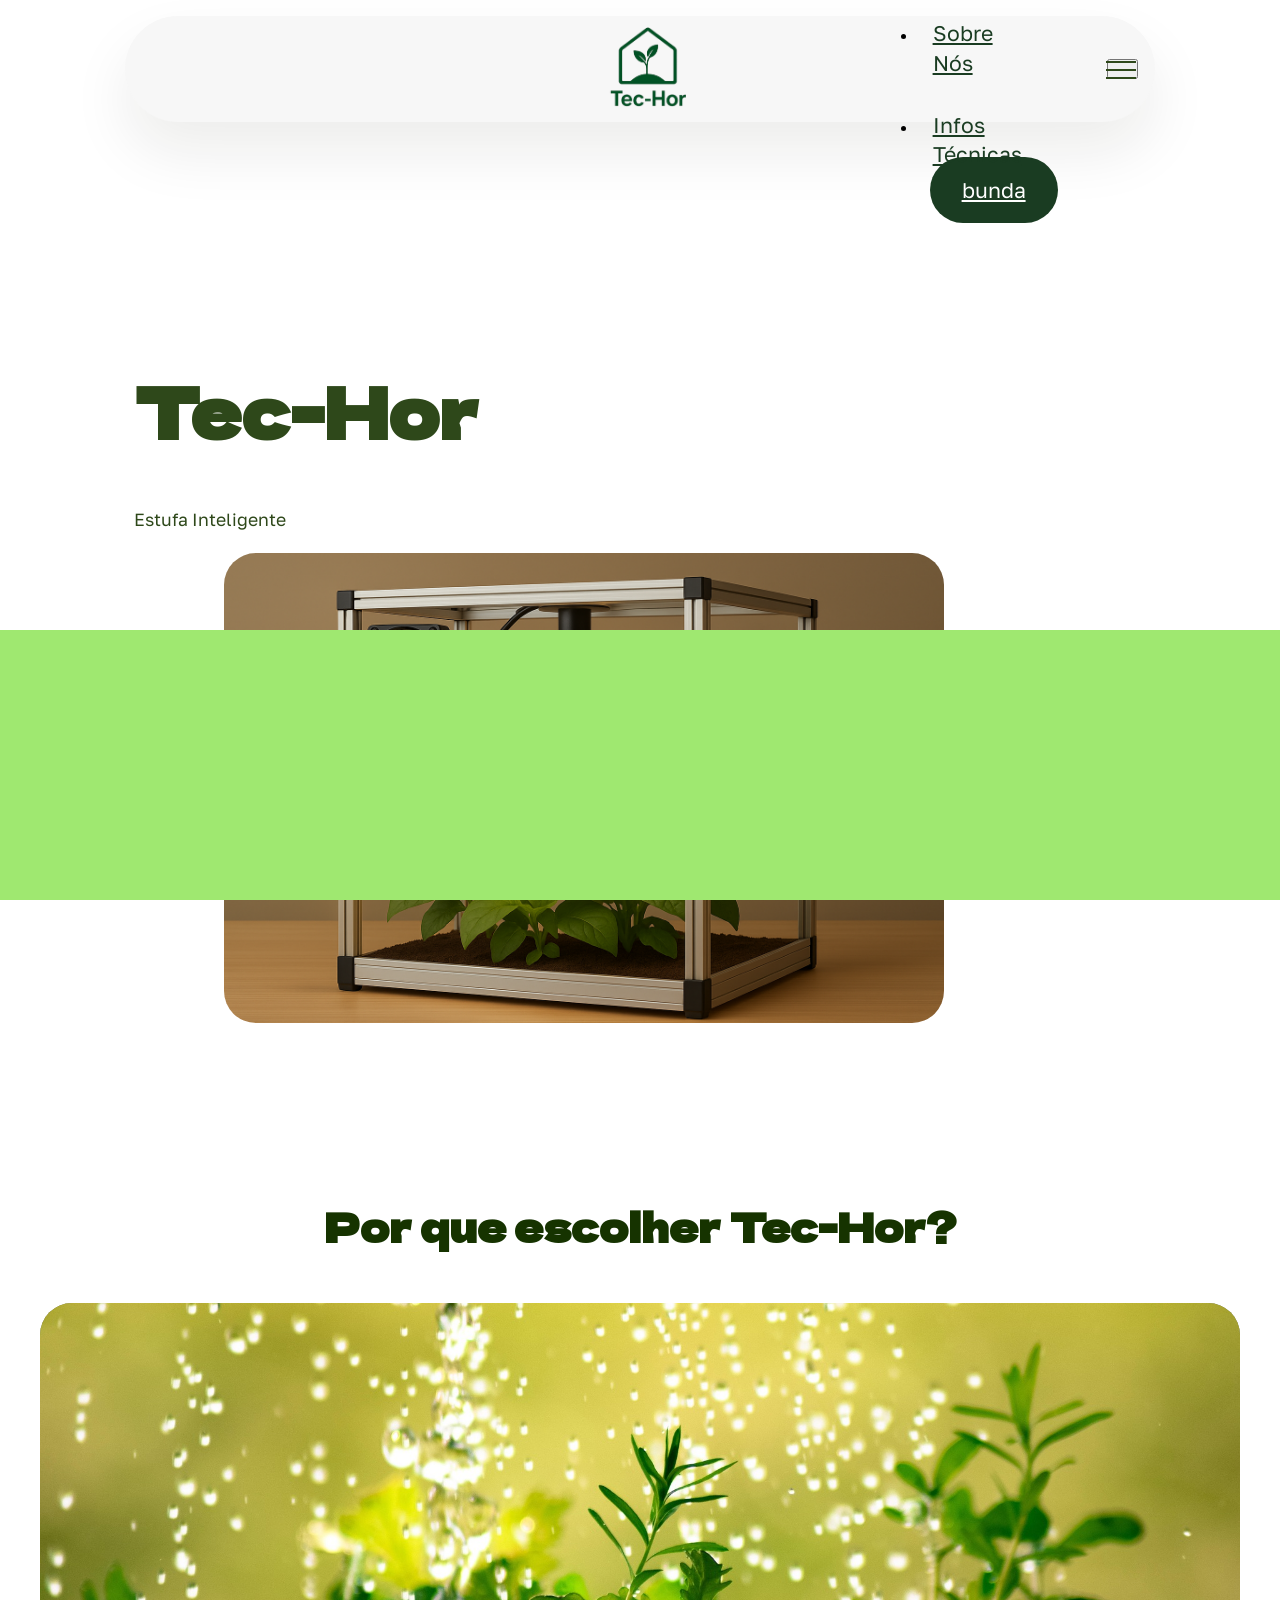
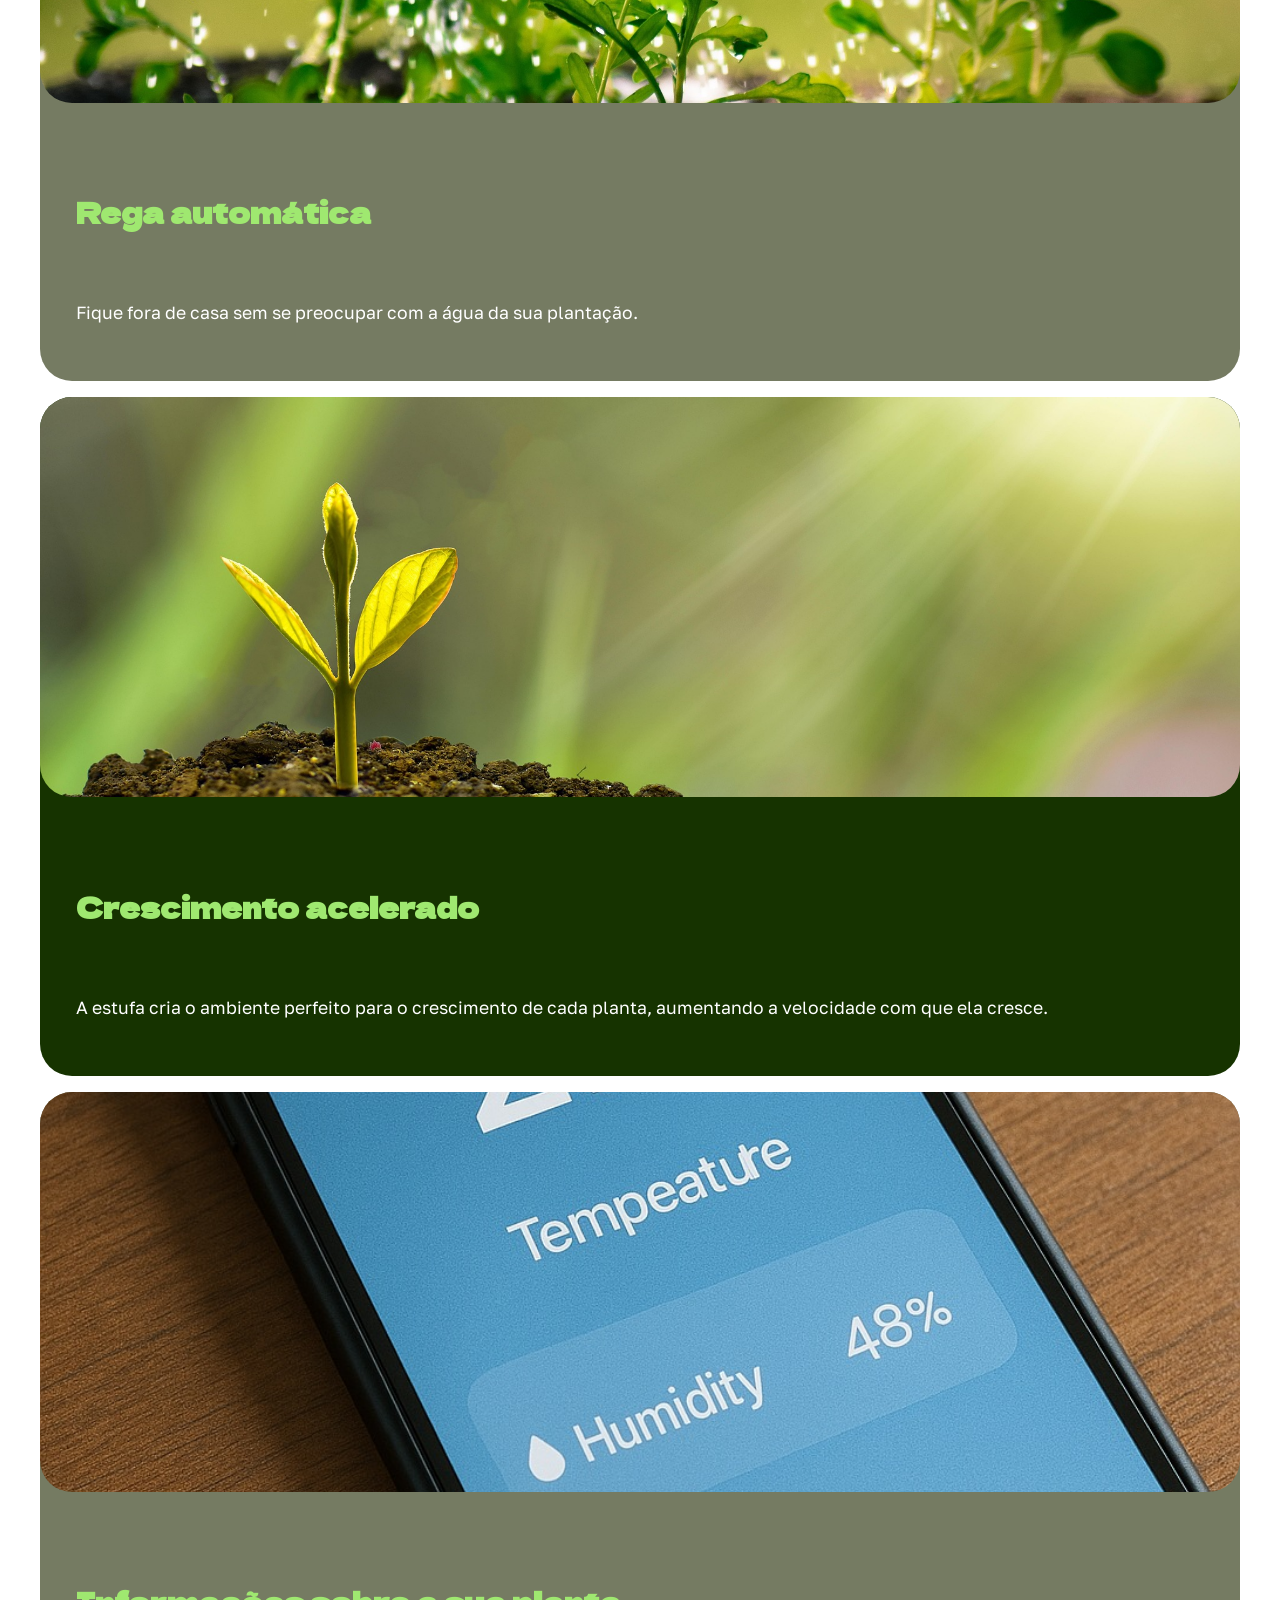
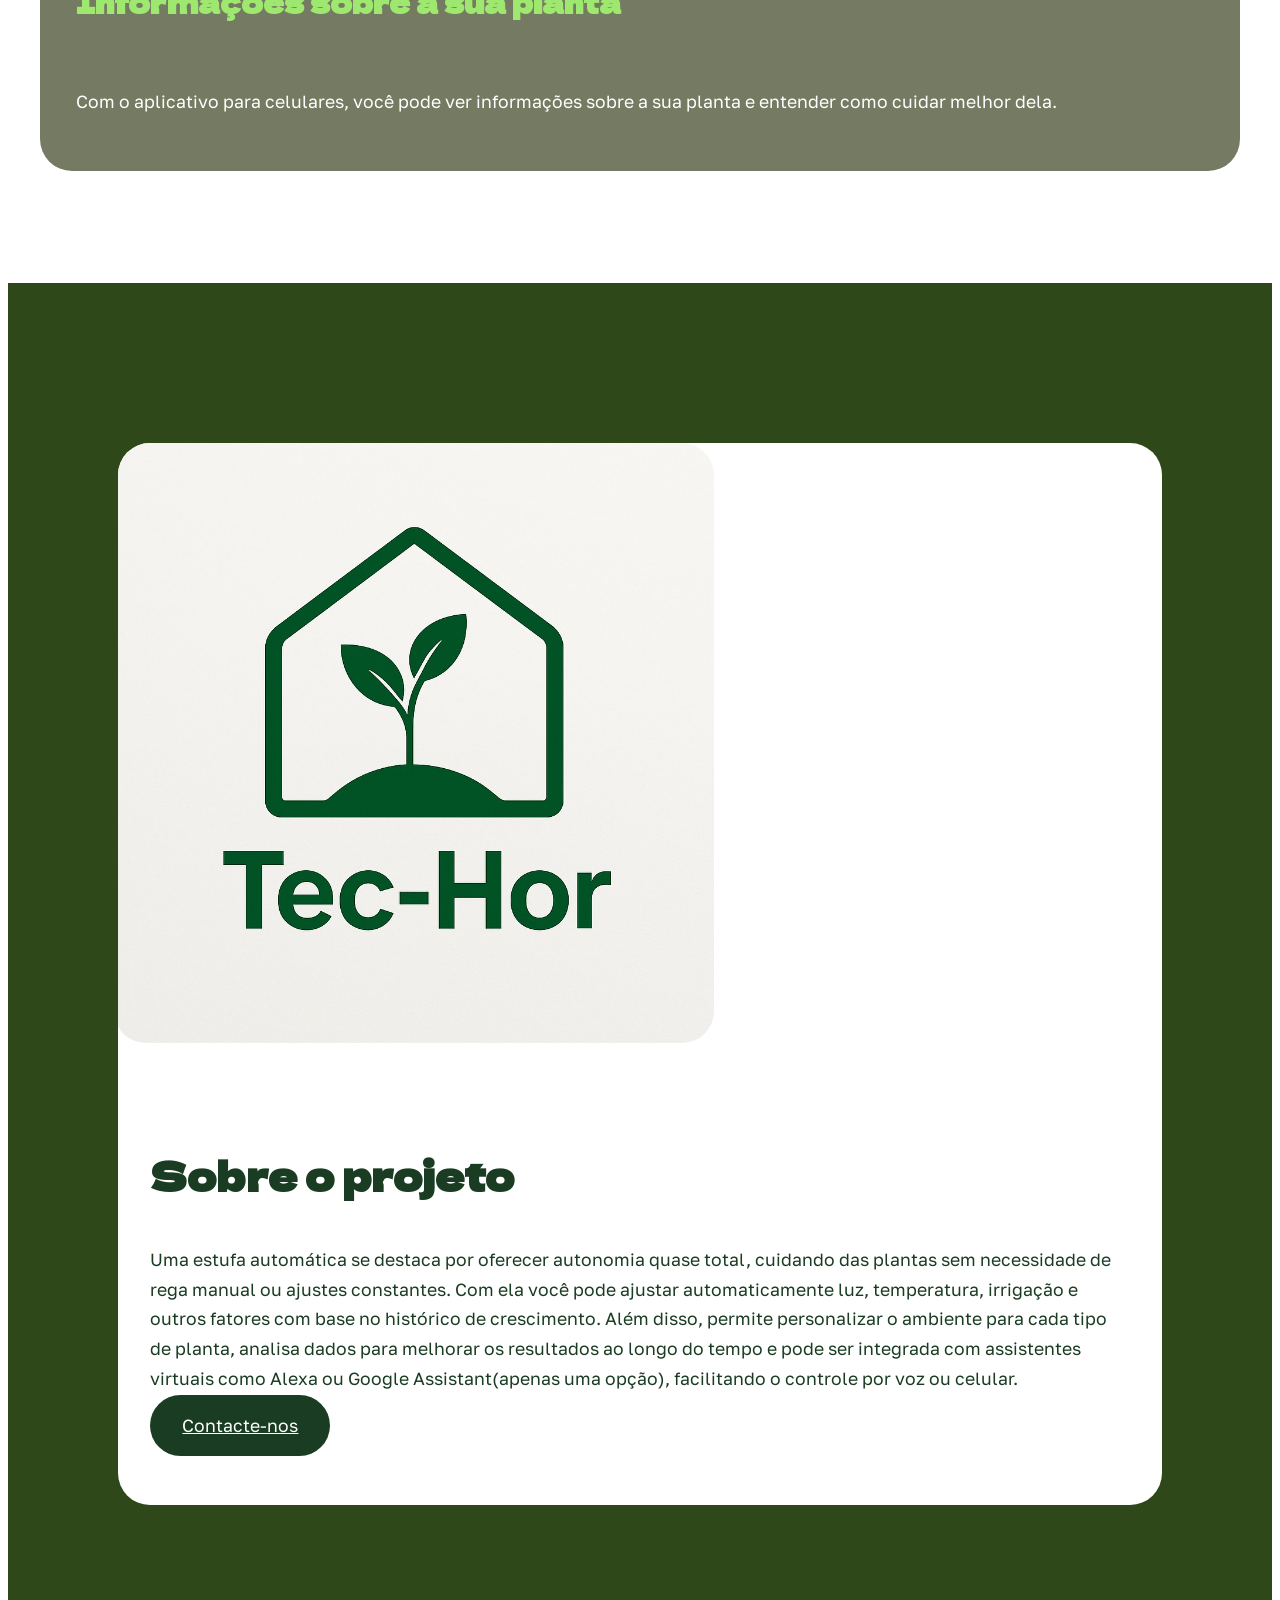
==== commit 233f8e1c: "Atualizar o index.html" ====
--- a/index.html
+++ b/index.html
@@ -75,7 +75,7 @@
 						<a class="nav-link link text-info text-primary display-4" href="infos.html">Infos Técnicas<strong></strong></a>
 					</li></ul>
 				
-				<div class="navbar-buttons mbr-section-btn"><a class="btn btn-info display-4" href="contato.html">Contacte-nos</a></div>
+				<div class="navbar-buttons mbr-section-btn"><a class="btn btn-info display-4" href="contato.html">bunda</a></div>
 			</div>
 		</div>
 	</nav>
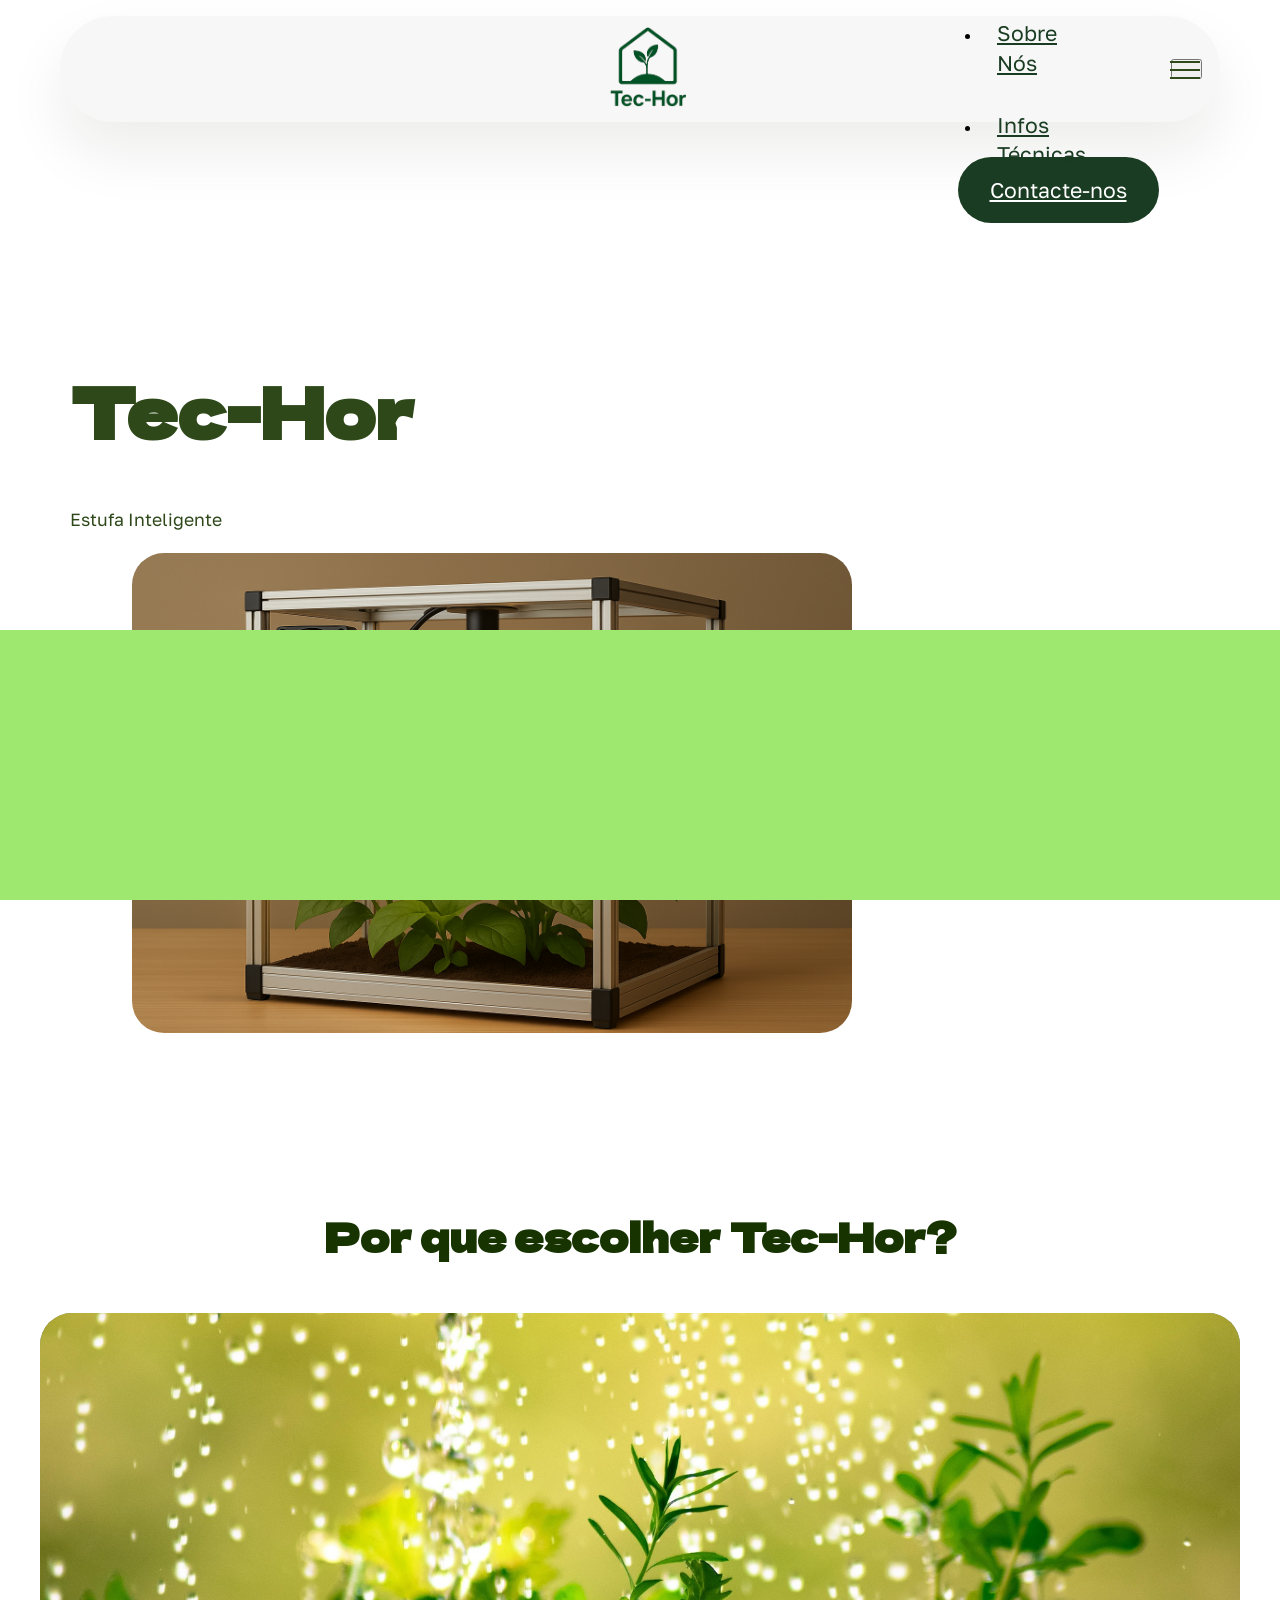
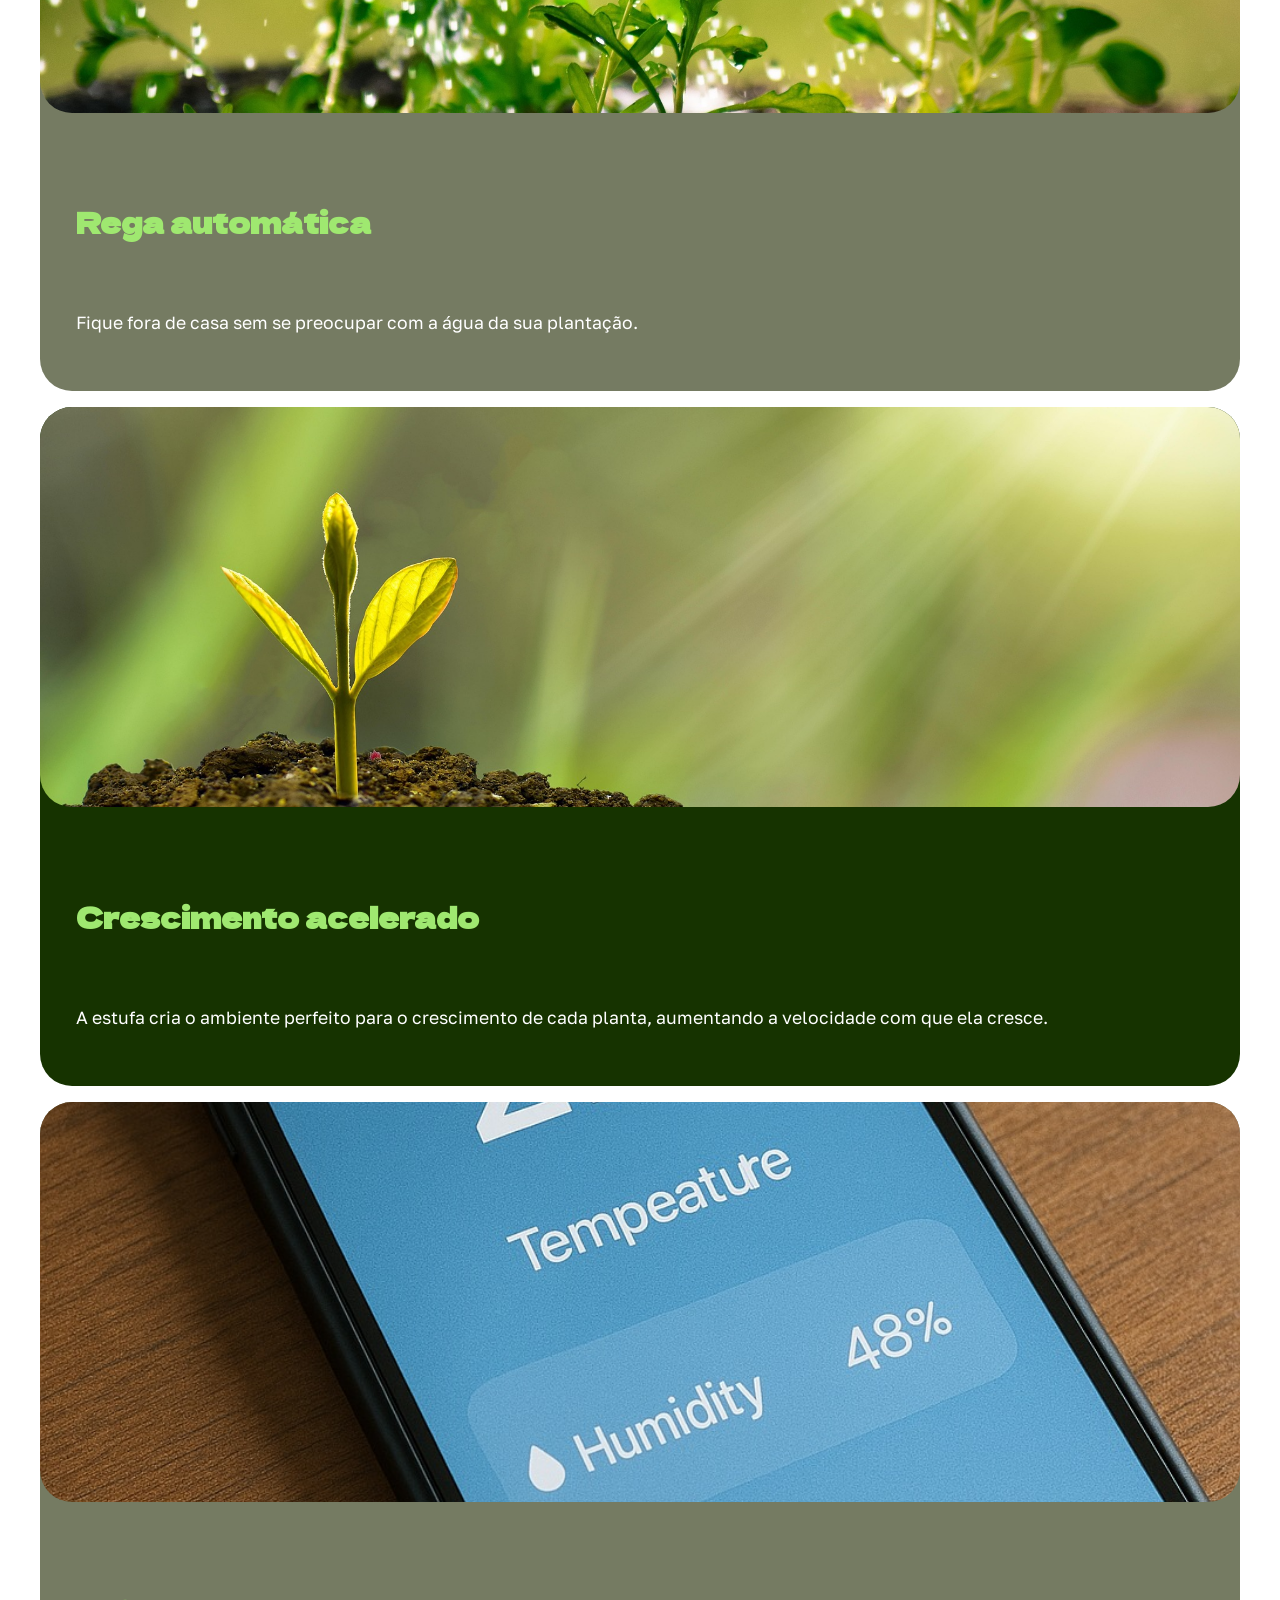
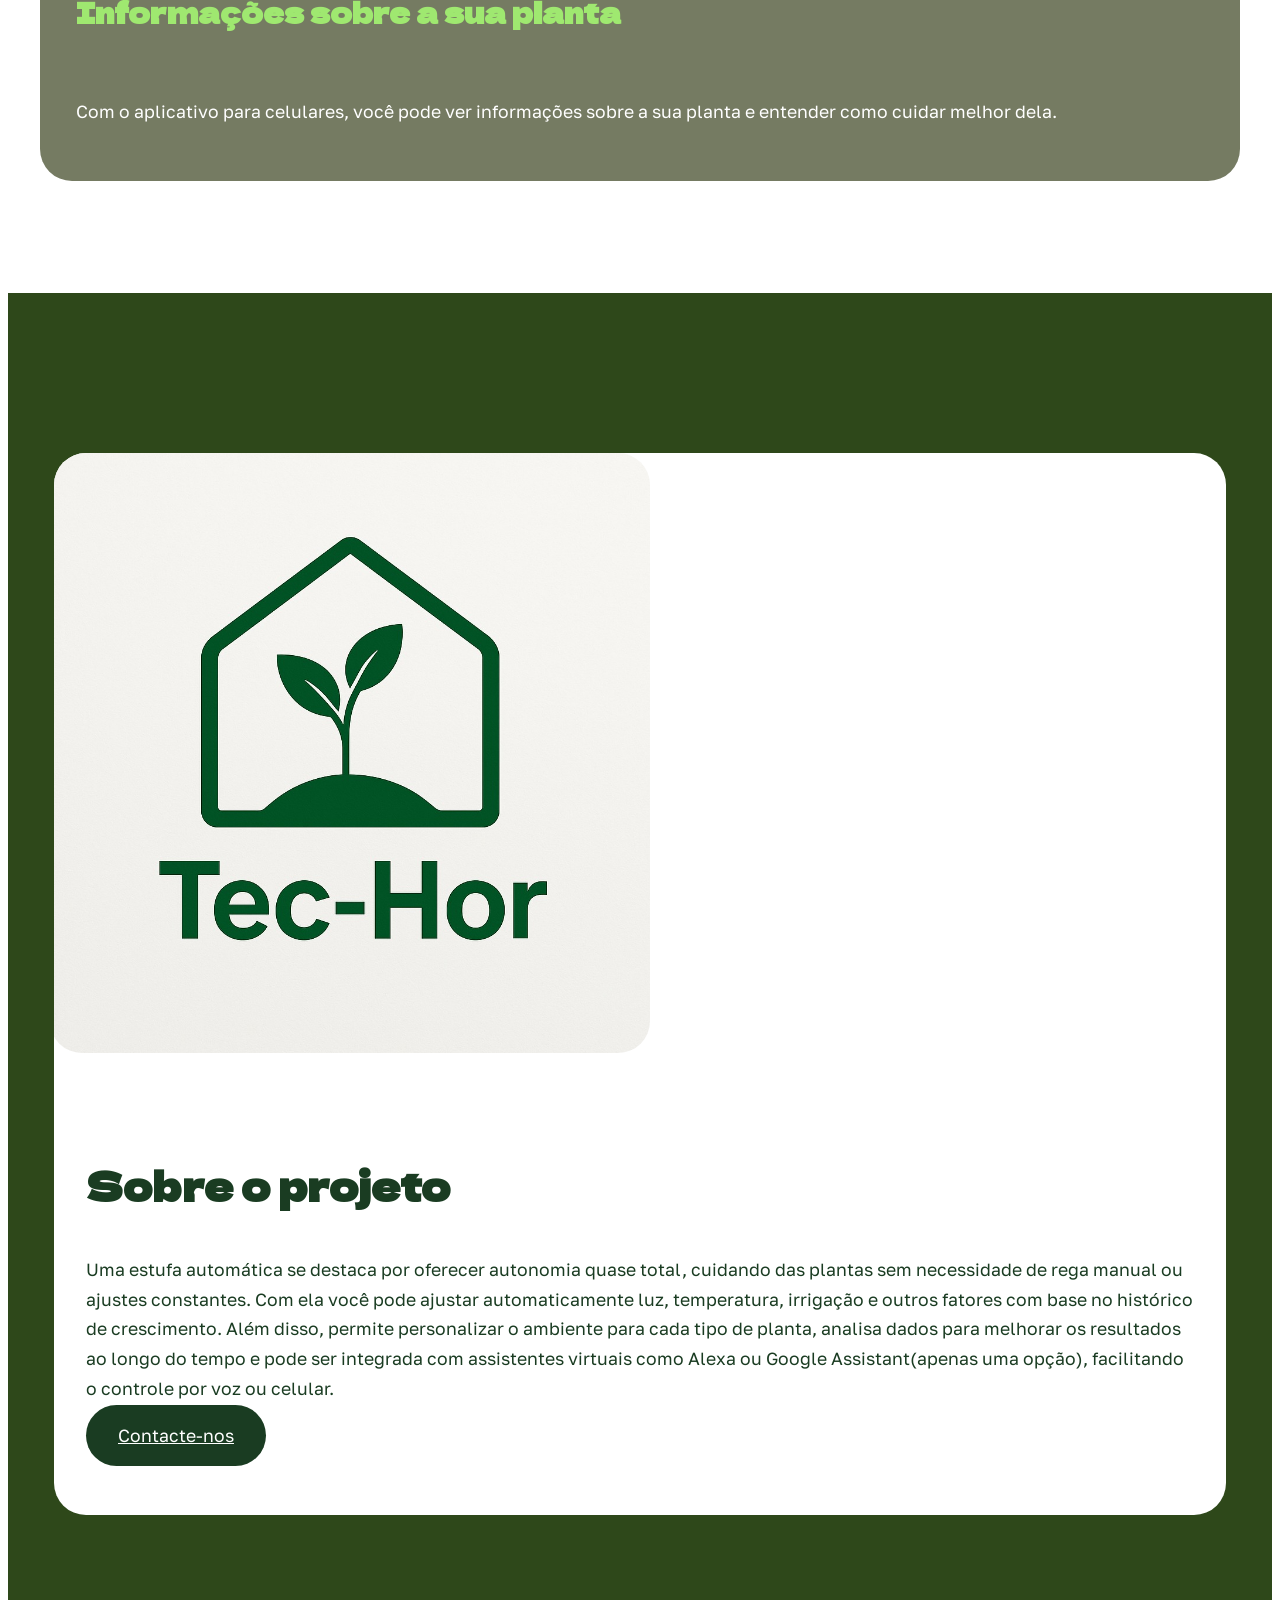
==== commit 35f54e96: "v-mobile" ====
--- a/index.html
+++ b/index.html
@@ -31,11 +31,32 @@
       background-color: white;
     }
     .container {
-  height: 100%;
-  width: 80%;
-  margin: 0 auto; /* Centraliza horizontalmente */
-
-}
+      width: 100%;
+      max-width: 1140px;
+      margin: 0 auto;
+      padding-left: 15px;
+      padding-right: 15px;
+    }
+    /* Imagem da estufa responsiva */
+    .img-estufa {
+      width: 100%;
+      max-width: 720px;
+      height: auto;
+      display: block;
+      margin-left: auto;
+      margin-right: auto;
+    }
+    @media (max-width: 767px) {
+      .display-1 { font-size: 2.2rem !important; }
+      .display-2 { font-size: 1.5rem !important; }
+      .display-5 { font-size: 1.1rem !important; }
+      .display-7 { font-size: 1rem !important; }
+      .navbar-brand img { height: 2.5rem !important; }
+      .img-estufa { max-width: 100%; }
+      .mbr-figure { width: 100% !important; }
+      .card-wrap { margin-bottom: 1.5rem; }
+      .image-wrapper img { max-width: 100%; height: auto; }
+    }
   </style>
 
 
@@ -56,14 +77,14 @@
 				</span>
 				
 			</div>
-			<button class="navbar-toggler" type="button" data-toggle="collapse" data-bs-toggle="collapse" data-target="#navbarSupportedContent" data-bs-target="#navbarSupportedContent" aria-controls="navbarNavAltMarkup" aria-expanded="false" aria-label="Toggle navigation">
-				<div class="hamburger">
-					<span></span>
-					<span></span>
-					<span></span>
-					<span></span>
-				</div>
-			</button>
+			<button class="navbar-toggler" type="button" data-bs-toggle="collapse" data-bs-target="#navbarSupportedContent" aria-controls="navbarSupportedContent" aria-expanded="false" aria-label="Toggle navigation">
+    <div class="hamburger">
+        <span></span>
+        <span></span>
+        <span></span>
+        <span></span>
+    </div>
+</button>
 			<div class="collapse navbar-collapse" id="navbarSupportedContent">
 				<ul class="navbar-nav nav-dropdown" data-app-modern-menu="true"><li class="nav-item">
 						<a class="nav-link link show text-info text-primary display-4" href="index.html" aria-expanded="false">Home<strong></strong></a>
@@ -75,7 +96,7 @@
 						<a class="nav-link link text-info text-primary display-4" href="infos.html">Infos Técnicas<strong></strong></a>
 					</li></ul>
 				
-				<div class="navbar-buttons mbr-section-btn"><a class="btn btn-info display-4" href="contato.html">bunda</a></div>
+				<div class="navbar-buttons mbr-section-btn"><a class="btn btn-info display-4" href="contato.html">Contacte-nos</a></div>
 			</div>
 		</div>
 	</nav>
@@ -101,7 +122,7 @@
         <!--<iframe class="mbr-embedded-video" src="https://www.youtube.com/embed/OWOjRdmpM6I?rel=0&amp;amp;mute=1&amp;showinfo=0&amp;autoplay=1&amp;loop=1&amp;" 
         width="720" height="470" frameborder="0" allowfullscreen></iframe>//-->
       
-      <img src="assets/images/ftestufa.png" alt="" style="height: 470px; width: 720px; display: flex; justify-content: center; margin-left: 12%; margin-right: 38%;">
+      <img src="assets/images/ftestufa.png" alt="" class="img-estufa">
       
       </div>
     </div>
@@ -200,6 +221,7 @@
   </div>
 </section>
 
-
+<!-- Adicione antes do fechamento da tag </body> para garantir o funcionamento do Bootstrap 5 -->
+<script src="https://cdn.jsdelivr.net/npm/bootstrap@5.3.3/dist/js/bootstrap.bundle.min.js"></script>
 </body>
 </html>
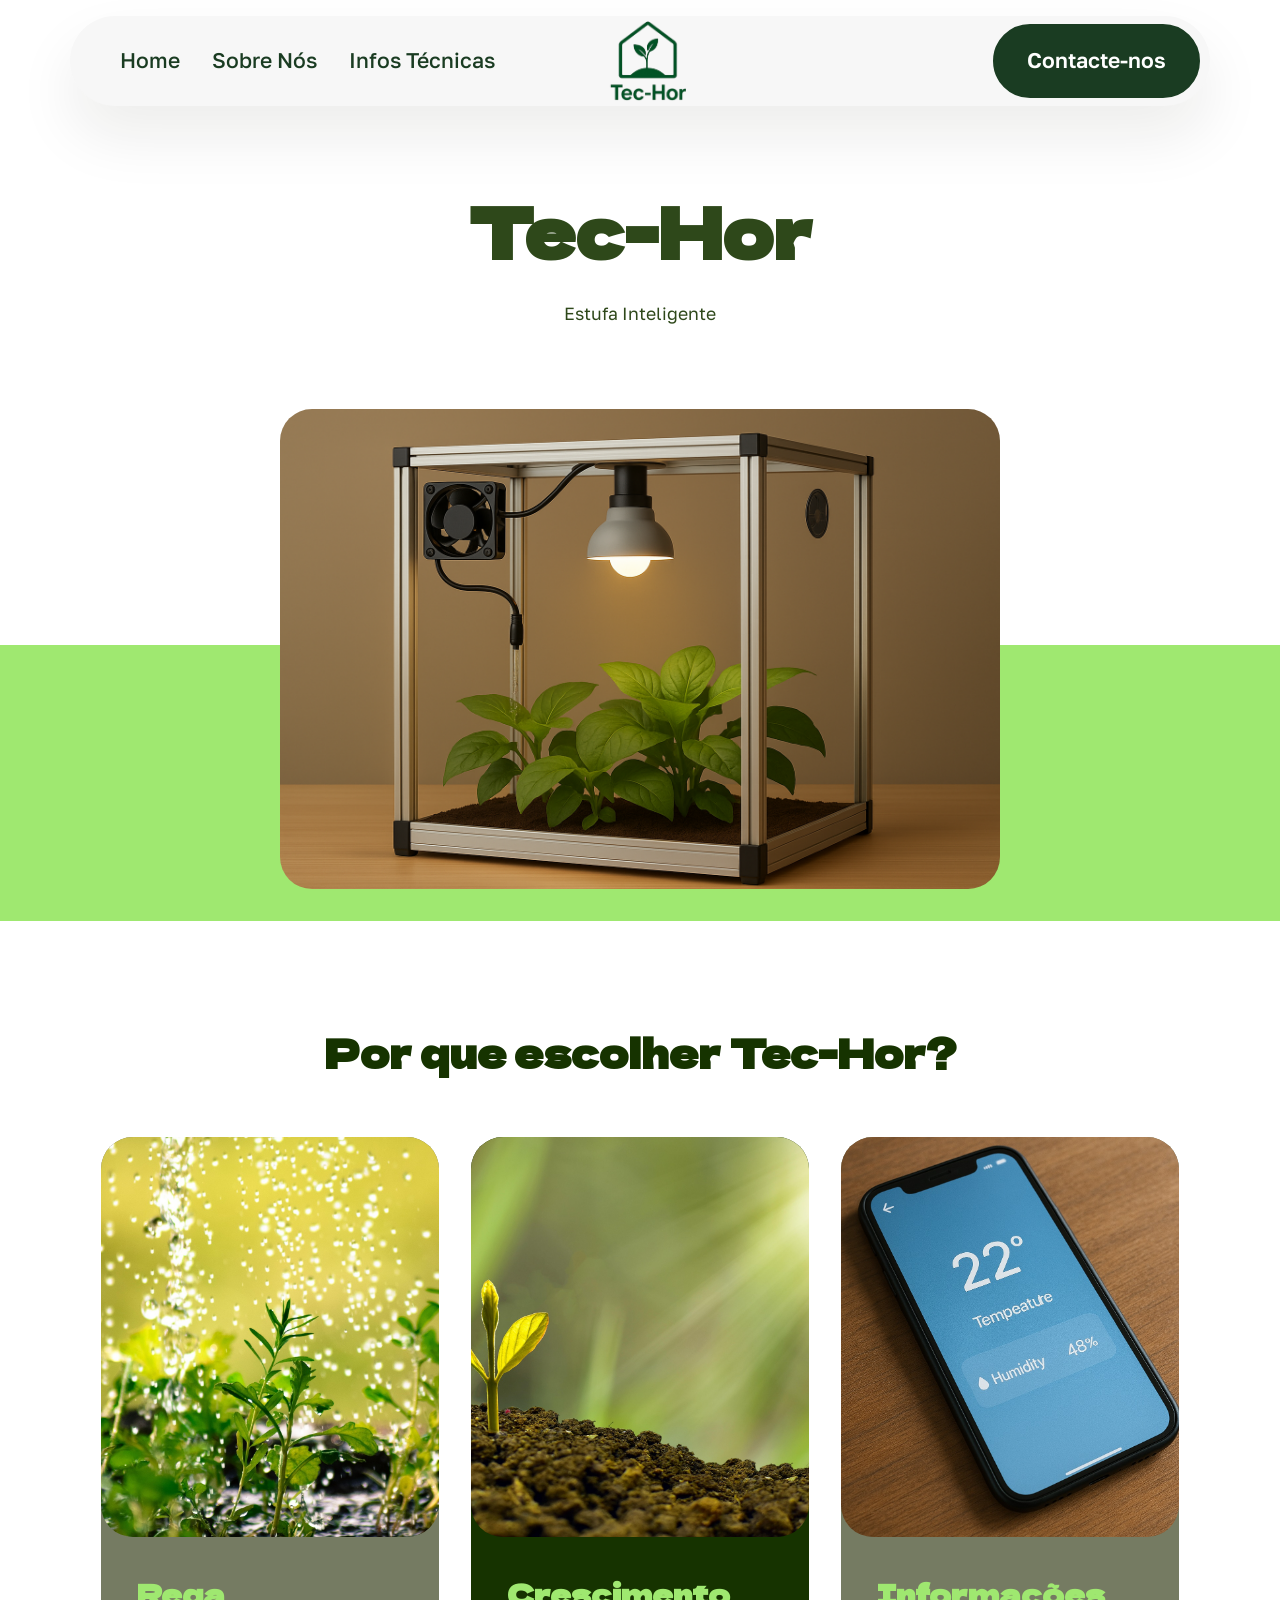
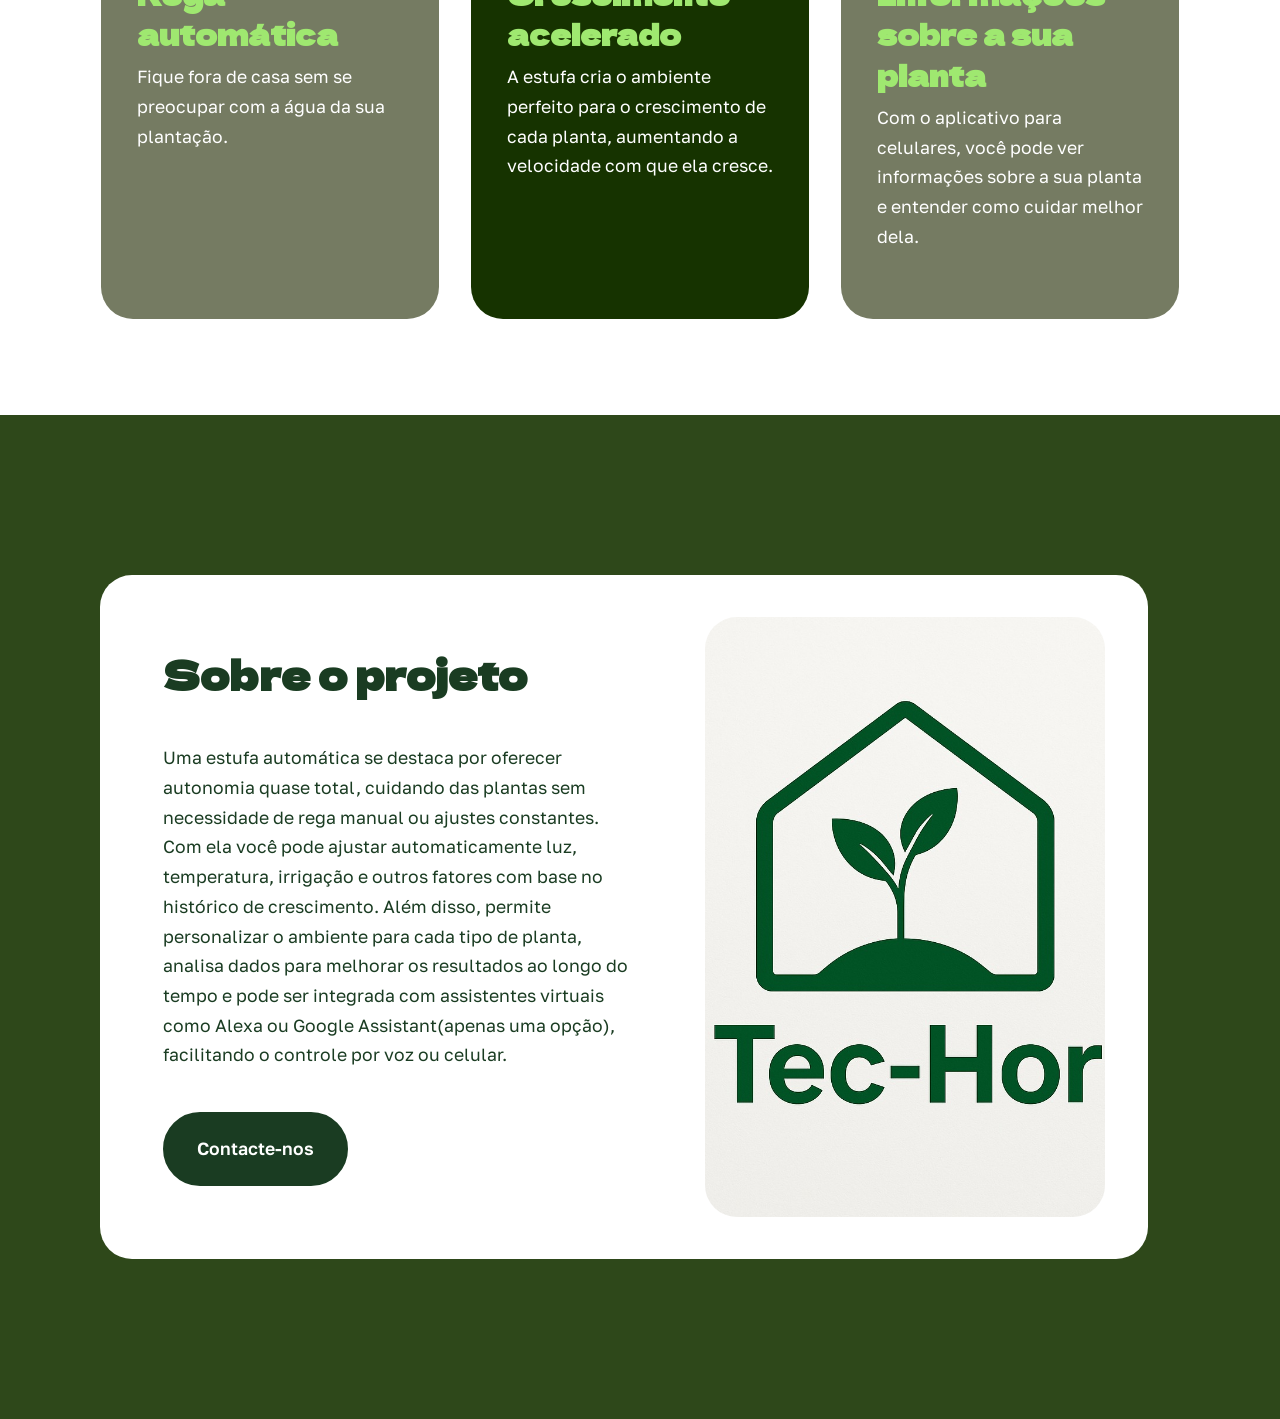
==== commit 7e17afc0: "css arrumado" ====
--- a/index.html
+++ b/index.html
@@ -1,227 +1,146 @@
 <!DOCTYPE html>
-<html  >
+
+<html>
 <head>
-  
-  <meta charset="UTF-8">
-  <meta http-equiv="X-UA-Compatible" content="IE=edge">
-  <meta name="generator" content="Mobirise v6.0.1, mobirise.com">
-  <meta name="viewport" content="width=device-width, initial-scale=1, minimum-scale=1">
-  <link rel="shortcut icon" href="assets/images/47b3204c-f074-4262-87dc-d95bf20c03d6-removebg-preview-1.png" type="image/x-icon">
-  <meta name="description" content="">
-  
-  
-  <title>Home</title>
-  <link rel="stylesheet" href="assets/web/assets/mobirise-icons2/mobirise2.css">
-  <link rel="stylesheet" href="assets/bootstrap/css/bootstrap.min.css">
-  <link rel="stylesheet" href="assets/bootstrap/css/bootstrap-grid.min.css">
-  <link rel="stylesheet" href="assets/bootstrap/css/bootstrap-reboot.min.css">
-  <link rel="stylesheet" href="assets/dropdown/css/style.css">
-  <link rel="stylesheet" href="assets/theme/css/style.css">
-  <link rel="preload" href="https://fonts.googleapis.com/css?family=Dela+Gothic+One:400&display=swap" as="style" onload="this.onload=null;this.rel='stylesheet'">
-  <noscript><link rel="stylesheet" href="https://fonts.googleapis.com/css?family=Dela+Gothic+One:400&display=swap"></noscript>
-  <link rel="preload" href="https://fonts.googleapis.com/css?family=Golos+Text:400,500,600,700,800,900&display=swap" as="style" onload="this.onload=null;this.rel='stylesheet'">
-  <noscript><link rel="stylesheet" href="https://fonts.googleapis.com/css?family=Golos+Text:400,500,600,700,800,900&display=swap"></noscript>
-  <link rel="preload" as="style" href="assets/mobirise/css/mbr-additional.css?v=HjXkI8"><link rel="stylesheet" href="assets/mobirise/css/mbr-additional.css?v=HjXkI8" type="text/css">
-
-  
-  
-  
-  <style> 
-    #article05-1{
-      background-color: white;
-    }
-    .container {
-      width: 100%;
-      max-width: 1140px;
-      margin: 0 auto;
-      padding-left: 15px;
-      padding-right: 15px;
-    }
-    /* Imagem da estufa responsiva */
-    .img-estufa {
-      width: 100%;
-      max-width: 720px;
-      height: auto;
-      display: block;
-      margin-left: auto;
-      margin-right: auto;
-    }
-    @media (max-width: 767px) {
-      .display-1 { font-size: 2.2rem !important; }
-      .display-2 { font-size: 1.5rem !important; }
-      .display-5 { font-size: 1.1rem !important; }
-      .display-7 { font-size: 1rem !important; }
-      .navbar-brand img { height: 2.5rem !important; }
-      .img-estufa { max-width: 100%; }
-      .mbr-figure { width: 100% !important; }
-      .card-wrap { margin-bottom: 1.5rem; }
-      .image-wrapper img { max-width: 100%; height: auto; }
-    }
-  </style>
+<meta charset="utf-8"/>
+<meta content="IE=edge" http-equiv="X-UA-Compatible"/>
+<meta content="Mobirise v6.0.1, mobirise.com" name="generator"/>
+<meta content="width=device-width, initial-scale=1, minimum-scale=1" name="viewport"/>
+<link href="assets/images/47b3204c-f074-4262-87dc-d95bf20c03d6-removebg-preview-1.png" rel="shortcut icon" type="image/x-icon"/>
+<meta content="" name="description"/>
+<title>Home</title>
 
 
-  
-</head>
+
+
+<link href="assets/dropdown/css/style.css" rel="stylesheet"/>
+
+<link as="style" href="https://fonts.googleapis.com/css?family=Dela+Gothic+One:400&amp;display=swap" onload="this.onload=null;this.rel='stylesheet'" rel="preload"/>
+<noscript><link href="https://fonts.googleapis.com/css?family=Dela+Gothic+One:400&amp;display=swap" rel="stylesheet"/></noscript>
+<link as="style" href="https://fonts.googleapis.com/css?family=Golos+Text:400,500,600,700,800,900&amp;display=swap" onload="this.onload=null;this.rel='stylesheet'" rel="preload"/>
+<noscript><link href="https://fonts.googleapis.com/css?family=Golos+Text:400,500,600,700,800,900&amp;display=swap" rel="stylesheet"/></noscript>
+<link as="style" href="assets/mobirise/css/mbr-additional.css?v=HjXkI8" rel="preload"/>
+
+<link href="style.css" rel="stylesheet"/></head>
 <body>
-  
-  <section data-bs-version="5.1" class="menu menu3 cid-tHeG7yune1" once="menu" id="menu03-2">
-	
-
-	<nav class="navbar navbar-dropdown navbar-fixed-top navbar-expand-lg">
-		<div class="container">
-			<div class="navbar-brand">
-				<span class="navbar-logo">
-					<a href="#">
-						<img src="assets/images/47b3204c-f074-4262-87dc-d95bf20c03d6-removebg-preview-1.png" alt="Logo" style="height: 5rem;">
-					</a>
-				</span>
-				
-			</div>
-			<button class="navbar-toggler" type="button" data-bs-toggle="collapse" data-bs-target="#navbarSupportedContent" aria-controls="navbarSupportedContent" aria-expanded="false" aria-label="Toggle navigation">
-    <div class="hamburger">
-        <span></span>
-        <span></span>
-        <span></span>
-        <span></span>
-    </div>
+<section class="menu menu3 cid-tHeG7yune1" data-bs-version="5.1" id="menu03-2" once="menu">
+<nav class="navbar navbar-dropdown navbar-fixed-top navbar-expand-lg">
+<div class="container">
+<div class="navbar-brand">
+<span class="navbar-logo">
+<a href="#">
+<img alt="Logo" src="assets/images/47b3204c-f074-4262-87dc-d95bf20c03d6-removebg-preview-1.png" style="height: 5rem;"/>
+</a>
+</span>
+</div>
+<button aria-controls="navbarSupportedContent" aria-expanded="false" aria-label="Toggle navigation" class="navbar-toggler" data-bs-target="#navbarSupportedContent" data-bs-toggle="collapse" type="button">
+<div class="hamburger">
+<span></span>
+<span></span>
+<span></span>
+<span></span>
+</div>
 </button>
-			<div class="collapse navbar-collapse" id="navbarSupportedContent">
-				<ul class="navbar-nav nav-dropdown" data-app-modern-menu="true"><li class="nav-item">
-						<a class="nav-link link show text-info text-primary display-4" href="index.html" aria-expanded="false">Home<strong></strong></a>
-					</li><li class="nav-item">
-						<a class="nav-link link text-info text-primary display-4" href="sobre.html">Sobre Nós<strong></strong></a>
-					</li>
-					
-					<li class="nav-item">
-						<a class="nav-link link text-info text-primary display-4" href="infos.html">Infos Técnicas<strong></strong></a>
-					</li></ul>
-				
-				<div class="navbar-buttons mbr-section-btn"><a class="btn btn-info display-4" href="contato.html">Contacte-nos</a></div>
-			</div>
-		</div>
-	</nav>
+<div class="collapse navbar-collapse" id="navbarSupportedContent">
+<ul class="navbar-nav nav-dropdown" data-app-modern-menu="true"><li class="nav-item">
+<a aria-expanded="false" class="nav-link link show text-info text-primary display-4" href="index.html">Home<strong></strong></a>
+</li><li class="nav-item">
+<a class="nav-link link text-info text-primary display-4" href="sobre.html">Sobre Nós<strong></strong></a>
+</li>
+<li class="nav-item">
+<a class="nav-link link text-info text-primary display-4" href="infos.html">Infos Técnicas<strong></strong></a>
+</li></ul>
+<div class="navbar-buttons mbr-section-btn"><a class="btn btn-info display-4" href="contato.html">Contacte-nos</a></div>
+</div>
+</div>
+</nav>
 </section>
-
-<section data-bs-version="5.1" class="header7 cid-tHeG8PGECK" id="header07-3">
-  
-
-  
-  
-  <div class="topbg"></div>
-  <div class="align-center container">
-    <div class="row justify-content-center">
-      <div class="col-md-12 col-lg-9">
-        <h1 class="mbr-section-title mbr-fonts-style mb-4 display-1" style="font-size: 70px;"><strong>Tec-Hor</strong></h1>
-        <p class="mbr-text mbr-fonts-style mb-4 display-7">Estufa Inteligente</p>
-        
-      </div>
-    </div>
-
-    <div class="row mt-5 justify-content-center">
-      <div class="mbr-figure col-12 col-md-12" style="width: 74%;">
-        <!--<iframe class="mbr-embedded-video" src="https://www.youtube.com/embed/OWOjRdmpM6I?rel=0&amp;amp;mute=1&amp;showinfo=0&amp;autoplay=1&amp;loop=1&amp;" 
+<section class="header7 cid-tHeG8PGECK" data-bs-version="5.1" id="header07-3">
+<div class="topbg"></div>
+<div class="align-center container">
+<div class="row justify-content-center">
+<div class="col-md-12 col-lg-9">
+<h1 class="mbr-section-title mbr-fonts-style mb-4 display-1" style="font-size: 70px;"><strong>Tec-Hor</strong></h1>
+<p class="mbr-text mbr-fonts-style mb-4 display-7">Estufa Inteligente</p>
+</div>
+</div>
+<div class="row mt-5 justify-content-center">
+<div class="mbr-figure col-12 col-md-12" style="width: 74%;">
+<!--<iframe class="mbr-embedded-video" src="https://www.youtube.com/embed/OWOjRdmpM6I?rel=0&amp;amp;mute=1&amp;showinfo=0&amp;autoplay=1&amp;loop=1&amp;" 
         width="720" height="470" frameborder="0" allowfullscreen></iframe>//-->
-      
-      <img src="assets/images/ftestufa.png" alt="" class="img-estufa">
-      
-      </div>
-    </div>
-  </div>
+<img alt="" class="img-estufa" src="assets/images/ftestufa.png"/>
+</div>
+</div>
+</div>
 </section>
-
-<section data-bs-version="5.1" class="features1 cid-tIsi3HZcCy" id="features01-0">
-  
-
-  
-  
-  <div class="container-fluid">
-    <div class="row justify-content-center mb-5">
-      <div class="col-12">
-        <h3 class="mbr-section-title mbr-fonts-style align-center mb-0 display-2" style="font-size: 40px;"><strong>Por que escolher Tec-Hor?</strong></h3>
-        
-      </div>
-    </div>
-    <div class="row justify-content-center">
-      <div class="col-sm-6 col-md-12 mb-3 mb-lg-0 col-lg-4">
-        <div class="card-wrap card1">
-          <div class="image-wrap">
-            <img src="assets/images/mbr.jpg" alt="rega">
-            
-          </div>
-          <div class="content-wrap">
-            <h5 class="mbr-card-title card-title1 mbr-fonts-style align-left mb-2 display-5"><strong>Rega automática</strong></h5>
-            
-            <p class="card-text1 mbr-fonts-style align-left mb-3 display-7">Fique fora de casa sem se preocupar com a água da sua plantação.</p>
-            
-          </div>
-        </div>
-      </div>
-
-      <div class="col-sm-6 col-md-12 mb-3 mb-lg-0 col-lg-4">
-        <div class="card-wrap card2">
-          <div class="image-wrap">
-            <img src="assets/images/mbr-1.jpg" alt="Mobirise Website Builder">
-            
-          </div>
-          <div class="content-wrap">
-            <h5 class="mbr-card-title card-title2 mbr-fonts-style align-left mb-2 display-5"><strong>Crescimento acelerado</strong></h5>
-            
-            <p class="card-text2 mbr-fonts-style align-left mb-3 display-7">A estufa cria o ambiente perfeito para o crescimento de cada planta, aumentando a velocidade com que ela cresce.</p>
-            
-          </div>
-        </div>
-      </div>
-      <div class="col-sm-6 col-md-12 mb-3 mb-lg-0 col-lg-4">
-        <div class="card-wrap card3">
-          <div class="image-wrap">
-            <img src="assets/images/gallery6.jpg" alt="Mobirise Website Builder">
-            
-          </div>
-          <div class="content-wrap">
-            <h5 class="mbr-card-title card-title3 mbr-fonts-style align-left mb-2 display-5"><strong>Informações sobre a sua planta</strong></h5>
-            
-            <p class="card-text3 mbr-fonts-style align-left mb-3 display-7">Com o aplicativo para celulares, você pode ver informações sobre a sua planta e entender como cuidar melhor dela.</p>
-            
-          </div>
-        </div>
-      </div>
-
-      
-    </div>
-  </div>
+<section class="features1 cid-tIsi3HZcCy" data-bs-version="5.1" id="features01-0">
+<div class="container-fluid">
+<div class="row justify-content-center mb-5">
+<div class="col-12">
+<h3 class="mbr-section-title mbr-fonts-style align-center mb-0 display-2" style="font-size: 40px;"><strong>Por que escolher Tec-Hor?</strong></h3>
+</div>
+</div>
+<div class="row justify-content-center">
+<div class="col-sm-6 col-md-12 mb-3 mb-lg-0 col-lg-4">
+<div class="card-wrap card1">
+<div class="image-wrap">
+<img alt="rega" src="assets/images/mbr.jpg"/>
+</div>
+<div class="content-wrap">
+<h5 class="mbr-card-title card-title1 mbr-fonts-style align-left mb-2 display-5"><strong>Rega automática</strong></h5>
+<p class="card-text1 mbr-fonts-style align-left mb-3 display-7">Fique fora de casa sem se preocupar com a água da sua plantação.</p>
+</div>
+</div>
+</div>
+<div class="col-sm-6 col-md-12 mb-3 mb-lg-0 col-lg-4">
+<div class="card-wrap card2">
+<div class="image-wrap">
+<img alt="Mobirise Website Builder" src="assets/images/mbr-1.jpg"/>
+</div>
+<div class="content-wrap">
+<h5 class="mbr-card-title card-title2 mbr-fonts-style align-left mb-2 display-5"><strong>Crescimento acelerado</strong></h5>
+<p class="card-text2 mbr-fonts-style align-left mb-3 display-7">A estufa cria o ambiente perfeito para o crescimento de cada planta, aumentando a velocidade com que ela cresce.</p>
+</div>
+</div>
+</div>
+<div class="col-sm-6 col-md-12 mb-3 mb-lg-0 col-lg-4">
+<div class="card-wrap card3">
+<div class="image-wrap">
+<img alt="Mobirise Website Builder" src="assets/images/gallery6.jpg"/>
+</div>
+<div class="content-wrap">
+<h5 class="mbr-card-title card-title3 mbr-fonts-style align-left mb-2 display-5"><strong>Informações sobre a sua planta</strong></h5>
+<p class="card-text3 mbr-fonts-style align-left mb-3 display-7">Com o aplicativo para celulares, você pode ver informações sobre a sua planta e entender como cuidar melhor dela.</p>
+</div>
+</div>
+</div>
+</div>
+</div>
 </section>
-
-<section data-bs-version="5.1" class="article05 cid-uHEnVUmyhI" id="article05-x">
-  
-
-  
-  
-
-  <div class="container">
-    <div class="row justify-content-center align-items-center">
-      <div class="col-12">
-        <div class="card-wrapper">
-          <div class="row">
-            <div class="col-12 col-md-12 col-lg-5 image-wrapper">
-              <img class="w-100" src="assets/images/leilani-angel-k84vnnzxmtq-unsplash-cr-1.jpg" alt="Mobirise Website Builder">
-            </div>
-            <div class="col-12 col-lg col-md-12">
-              <div class="text-wrapper align-left">
-                <h1 class="mbr-section-title mbr-fonts-style mb-4 display-2" style="font-size: 40px;"><strong>Sobre o projeto</strong></h1>
-                <p class="mbr-text mbr-fonts-style mb-4 display-7">
-                  Uma estufa automática se destaca por oferecer autonomia quase total, cuidando das plantas sem necessidade de rega manual ou ajustes constantes. Com ela você pode ajustar automaticamente luz, temperatura, irrigação e outros fatores com base no histórico de crescimento. Além disso, permite personalizar o ambiente para cada tipo de planta, analisa dados para melhorar os resultados ao longo do tempo e pode ser integrada com assistentes virtuais como Alexa ou Google Assistant(apenas uma opção), facilitando o controle por voz ou celular.<br>
-                </p>
-                <div class="mbr-section-btn mt-3"><a class="btn btn-lg btn-info display-7" href="contato.html">Contacte-nos</a></div>
-              </div>
-            </div>
-          </div>
-        </div>
-      </div>
-    </div>
-  </div>
+<section class="article05 cid-uHEnVUmyhI" data-bs-version="5.1" id="article05-x">
+<div class="container">
+<div class="row justify-content-center align-items-center">
+<div class="col-12">
+<div class="card-wrapper">
+<div class="row">
+<div class="col-12 col-md-12 col-lg-5 image-wrapper">
+<img alt="Mobirise Website Builder" class="w-100" src="assets/images/leilani-angel-k84vnnzxmtq-unsplash-cr-1.jpg"/>
+</div>
+<div class="col-12 col-lg col-md-12">
+<div class="text-wrapper align-left">
+<h1 class="mbr-section-title mbr-fonts-style mb-4 display-2" style="font-size: 40px;"><strong>Sobre o projeto</strong></h1>
+<p class="mbr-text mbr-fonts-style mb-4 display-7">
+                  Uma estufa automática se destaca por oferecer autonomia quase total, cuidando das plantas sem necessidade de rega manual ou ajustes constantes. Com ela você pode ajustar automaticamente luz, temperatura, irrigação e outros fatores com base no histórico de crescimento. Além disso, permite personalizar o ambiente para cada tipo de planta, analisa dados para melhorar os resultados ao longo do tempo e pode ser integrada com assistentes virtuais como Alexa ou Google Assistant(apenas uma opção), facilitando o controle por voz ou celular.<br/>
+</p>
+<div class="mbr-section-btn mt-3"><a class="btn btn-lg btn-info display-7" href="contato.html">Contacte-nos</a></div>
+</div>
+</div>
+</div>
+</div>
+</div>
+</div>
+</div>
 </section>
-
-<!-- Adicione antes do fechamento da tag </body> para garantir o funcionamento do Bootstrap 5 -->
 <script src="https://cdn.jsdelivr.net/npm/bootstrap@5.3.3/dist/js/bootstrap.bundle.min.js"></script>
 </body>
-</html>+</html>
--- a/style.css
+++ b/style.css
@@ -0,0 +1,12681 @@
+@font-face {
+    font-family:Moririse2;
+    font-display:swap;
+    font-weight:400;
+    font-style:normal
+}
+
+[class*=" mobi-"],[class^=mobi-] {
+    font-family:Moririse2!important;
+    speak:none;
+    font-style:normal;
+    font-weight:400;
+    font-variant:normal;
+    text-transform:none;
+    line-height:1;
+    -webkit-font-smoothing:antialiased;
+    -moz-osx-font-smoothing:grayscale
+}
+
+@charset "UTF-8";
+:root {
+    --bs-blue:#0d6efd;
+    --bs-indigo:#6610f2;
+    --bs-purple:#6f42c1;
+    --bs-pink:#d63384;
+    --bs-red:#dc3545;
+    --bs-orange:#fd7e14;
+    --bs-yellow:#ffc107;
+    --bs-green:#198754;
+    --bs-teal:#20c997;
+    --bs-cyan:#0dcaf0;
+    --bs-white:#fff;
+    --bs-gray:#6c757d;
+    --bs-gray-dark:#343a40;
+    --bs-primary:#0d6efd;
+    --bs-secondary:#6c757d;
+    --bs-success:#198754;
+    --bs-info:#0dcaf0;
+    --bs-warning:#ffc107;
+    --bs-danger:#dc3545;
+    --bs-light:#f8f9fa;
+    --bs-dark:#212529;
+    --bs-font-sans-serif:system-ui,-apple-system,"Segoe UI",Roboto,"Helvetica Neue",Arial,"Noto Sans","Liberation Sans",sans-serif,"Apple Color Emoji","Segoe UI Emoji","Segoe UI Symbol","Noto Color Emoji";
+    --bs-font-monospace:SFMono-Regular,Menlo,Monaco,Consolas,"Liberation Mono","Courier New",monospace;
+    --bs-gradient:linear-gradient(180deg, rgba(255, 255, 255, 0.15), rgba(255, 255, 255, 0))
+}
+
+*,::after,::before {
+    box-sizing:border-box
+}
+
+@media (prefers-reduced-motion:no-preference) {
+    :root {
+        scroll-behavior:smooth
+    }
+}
+
+body {
+    margin:0;
+    font-family:var(--bs-font-sans-serif);
+    font-size:1rem;
+    font-weight:400;
+    line-height:1.5;
+    color:#212529;
+    background-color:#fff;
+    -webkit-text-size-adjust:100%;
+    -webkit-tap-highlight-color:transparent
+}
+
+.h1,.h2,.h3,.h4,.h5,.h6,h1,h2,h3,h4,h5,h6 {
+    margin-top:0;
+    margin-bottom:.5rem;
+    font-weight:500;
+    line-height:1.2
+}
+
+.h1,h1 {
+    font-size:calc(1.375rem + 1.5vw)
+}
+
+@media (min-width:1200px) {
+    .h1,h1 {
+        font-size:2.5rem
+    }
+}
+
+.h2,h2 {
+    font-size:calc(1.325rem + .9vw)
+}
+
+@media (min-width:1200px) {
+    .h2,h2 {
+        font-size:2rem
+    }
+}
+
+.h3,h3 {
+    font-size:calc(1.3rem + .6vw)
+}
+
+@media (min-width:1200px) {
+    .h3,h3 {
+        font-size:1.75rem
+    }
+}
+
+.h4,h4 {
+    font-size:calc(1.275rem + .3vw)
+}
+
+@media (min-width:1200px) {
+    .h4,h4 {
+        font-size:1.5rem
+    }
+}
+
+.h5,h5 {
+    font-size:1.25rem
+}
+
+.h6,h6 {
+    font-size:1rem
+}
+
+p {
+    margin-top:0;
+    margin-bottom:1rem
+}
+
+ol,ul {
+    padding-left:2rem
+}
+
+ol,ul {
+    margin-top:0;
+    margin-bottom:1rem
+}
+
+ol ol,ol ul,ul ol,ul ul {
+    margin-bottom:0
+}
+
+b,strong {
+    font-weight:bolder
+}
+
+a {
+    color:#0d6efd;
+    text-decoration:underline
+}
+
+a:hover {
+    color:#0a58ca
+}
+
+a:not([href]):not([class]),a:not([href]):not([class]):hover {
+    color:inherit;
+    text-decoration:none
+}
+
+figure {
+    margin:0 0 1rem
+}
+
+img {
+    vertical-align:middle
+}
+
+label {
+    display:inline-block
+}
+
+button {
+    border-radius:0
+}
+
+button:focus:not(:focus-visible) {
+    outline:0
+}
+
+button {
+    margin:0;
+    font-family:inherit;
+    font-size:inherit;
+    line-height:inherit
+}
+
+button {
+    text-transform:none
+}
+
+[role=button] {
+    cursor:pointer
+}
+
+[list]::-webkit-calendar-picker-indicator {
+    display:none
+}
+
+[type=button],[type=reset],[type=submit],button {
+    -webkit-appearance:button
+}
+
+[type=button]:not(:disabled),[type=reset]:not(:disabled),[type=submit]:not(:disabled),button:not(:disabled) {
+    cursor:pointer
+}
+
+::-moz-focus-inner {
+    padding:0;
+    border-style:none
+}
+
+::-webkit-datetime-edit-day-field,::-webkit-datetime-edit-fields-wrapper,::-webkit-datetime-edit-hour-field,::-webkit-datetime-edit-minute,::-webkit-datetime-edit-month-field,::-webkit-datetime-edit-text,::-webkit-datetime-edit-year-field {
+    padding:0
+}
+
+::-webkit-inner-spin-button {
+    height:auto
+}
+
+[type=search] {
+    outline-offset:-2px;
+    -webkit-appearance:textfield
+}
+
+::-webkit-search-decoration {
+    -webkit-appearance:none
+}
+
+::-webkit-color-swatch-wrapper {
+    padding:0
+}
+
+::file-selector-button {
+    font:inherit
+}
+
+::-webkit-file-upload-button {
+    font:inherit;
+    -webkit-appearance:button
+}
+
+iframe {
+    border:0
+}
+
+[hidden] {
+    display:none!important
+}
+
+.display-1 {
+    font-size:calc(1.625rem + 4.5vw);
+    font-weight:300;
+    line-height:1.2
+}
+
+@media (min-width:1200px) {
+    .display-1 {
+        font-size:5rem
+    }
+}
+
+.display-2 {
+    font-size:calc(1.575rem + 3.9vw);
+    font-weight:300;
+    line-height:1.2
+}
+
+@media (min-width:1200px) {
+    .display-2 {
+        font-size:4.5rem
+    }
+}
+
+.display-3 {
+    font-size:calc(1.525rem + 3.3vw);
+    font-weight:300;
+    line-height:1.2
+}
+
+@media (min-width:1200px) {
+    .display-3 {
+        font-size:4rem
+    }
+}
+
+.display-4 {
+    font-size:calc(1.475rem + 2.7vw);
+    font-weight:300;
+    line-height:1.2
+}
+
+@media (min-width:1200px) {
+    .display-4 {
+        font-size:3.5rem
+    }
+}
+
+.display-5 {
+    font-size:calc(1.425rem + 2.1vw);
+    font-weight:300;
+    line-height:1.2
+}
+
+@media (min-width:1200px) {
+    .display-5 {
+        font-size:3rem
+    }
+}
+
+.display-6 {
+    font-size:calc(1.375rem + 1.5vw);
+    font-weight:300;
+    line-height:1.2
+}
+
+@media (min-width:1200px) {
+    .display-6 {
+        font-size:2.5rem
+    }
+}
+
+.img-fluid {
+    max-width:100%;
+    height:auto
+}
+
+.figure {
+    display:inline-block
+}
+
+.figure-img {
+    margin-bottom:.5rem;
+    line-height:1
+}
+
+.container,.container-fluid,.container-lg,.container-md,.container-sm {
+    width:100%;
+    padding-right:var(--bs-gutter-x,.75rem);
+    padding-left:var(--bs-gutter-x,.75rem);
+    margin-right:auto;
+    margin-left:auto
+}
+
+@media (min-width:576px) {
+    .container,.container-sm {
+        max-width:540px
+    }
+}
+
+@media (min-width:768px) {
+    .container,.container-md,.container-sm {
+        max-width:720px
+    }
+}
+
+@media (min-width:992px) {
+    .container,.container-lg,.container-md,.container-sm {
+        max-width:960px
+    }
+}
+
+@media (min-width:1200px) {
+    .container,.container-lg,.container-md,.container-sm {
+        max-width:1140px
+    }
+}
+
+@media (min-width:1400px) {
+    .container,.container-lg,.container-md,.container-sm {
+        max-width:1320px
+    }
+}
+
+.row {
+    --bs-gutter-x:1.5rem;
+    --bs-gutter-y:0;
+    display:flex;
+    flex-wrap:wrap;
+    margin-top:calc(var(--bs-gutter-y) * -1);
+    margin-right:calc(var(--bs-gutter-x)/ -2);
+    margin-left:calc(var(--bs-gutter-x)/ -2)
+}
+
+.row>* {
+    flex-shrink:0;
+    width:100%;
+    max-width:100%;
+    padding-right:calc(var(--bs-gutter-x)/ 2);
+    padding-left:calc(var(--bs-gutter-x)/ 2);
+    margin-top:var(--bs-gutter-y)
+}
+
+.col {
+    flex:1 0 0%
+}
+
+.col-auto {
+    flex:0 0 auto;
+    width:auto
+}
+
+.col-1 {
+    flex:0 0 auto;
+    width:8.3333333333%
+}
+
+.col-2 {
+    flex:0 0 auto;
+    width:16.6666666667%
+}
+
+.col-3 {
+    flex:0 0 auto;
+    width:25%
+}
+
+.col-4 {
+    flex:0 0 auto;
+    width:33.3333333333%
+}
+
+.col-5 {
+    flex:0 0 auto;
+    width:41.6666666667%
+}
+
+.col-6 {
+    flex:0 0 auto;
+    width:50%
+}
+
+.col-7 {
+    flex:0 0 auto;
+    width:58.3333333333%
+}
+
+.col-8 {
+    flex:0 0 auto;
+    width:66.6666666667%
+}
+
+.col-9 {
+    flex:0 0 auto;
+    width:75%
+}
+
+.col-10 {
+    flex:0 0 auto;
+    width:83.3333333333%
+}
+
+.col-11 {
+    flex:0 0 auto;
+    width:91.6666666667%
+}
+
+.col-12 {
+    flex:0 0 auto;
+    width:100%
+}
+
+@media (min-width:576px) {
+    .col-sm {
+        flex:1 0 0%
+    }
+
+    .col-sm-auto {
+        flex:0 0 auto;
+        width:auto
+    }
+
+    .col-sm-1 {
+        flex:0 0 auto;
+        width:8.3333333333%
+    }
+
+    .col-sm-2 {
+        flex:0 0 auto;
+        width:16.6666666667%
+    }
+
+    .col-sm-3 {
+        flex:0 0 auto;
+        width:25%
+    }
+
+    .col-sm-4 {
+        flex:0 0 auto;
+        width:33.3333333333%
+    }
+
+    .col-sm-5 {
+        flex:0 0 auto;
+        width:41.6666666667%
+    }
+
+    .col-sm-6 {
+        flex:0 0 auto;
+        width:50%
+    }
+
+    .col-sm-7 {
+        flex:0 0 auto;
+        width:58.3333333333%
+    }
+
+    .col-sm-8 {
+        flex:0 0 auto;
+        width:66.6666666667%
+    }
+
+    .col-sm-9 {
+        flex:0 0 auto;
+        width:75%
+    }
+
+    .col-sm-10 {
+        flex:0 0 auto;
+        width:83.3333333333%
+    }
+
+    .col-sm-11 {
+        flex:0 0 auto;
+        width:91.6666666667%
+    }
+
+    .col-sm-12 {
+        flex:0 0 auto;
+        width:100%
+    }
+}
+
+@media (min-width:768px) {
+    .col-md {
+        flex:1 0 0%
+    }
+
+    .col-md-auto {
+        flex:0 0 auto;
+        width:auto
+    }
+
+    .col-md-1 {
+        flex:0 0 auto;
+        width:8.3333333333%
+    }
+
+    .col-md-2 {
+        flex:0 0 auto;
+        width:16.6666666667%
+    }
+
+    .col-md-3 {
+        flex:0 0 auto;
+        width:25%
+    }
+
+    .col-md-4 {
+        flex:0 0 auto;
+        width:33.3333333333%
+    }
+
+    .col-md-5 {
+        flex:0 0 auto;
+        width:41.6666666667%
+    }
+
+    .col-md-6 {
+        flex:0 0 auto;
+        width:50%
+    }
+
+    .col-md-7 {
+        flex:0 0 auto;
+        width:58.3333333333%
+    }
+
+    .col-md-8 {
+        flex:0 0 auto;
+        width:66.6666666667%
+    }
+
+    .col-md-9 {
+        flex:0 0 auto;
+        width:75%
+    }
+
+    .col-md-10 {
+        flex:0 0 auto;
+        width:83.3333333333%
+    }
+
+    .col-md-11 {
+        flex:0 0 auto;
+        width:91.6666666667%
+    }
+
+    .col-md-12 {
+        flex:0 0 auto;
+        width:100%
+    }
+}
+
+@media (min-width:992px) {
+    .col-lg {
+        flex:1 0 0%
+    }
+
+    .col-lg-auto {
+        flex:0 0 auto;
+        width:auto
+    }
+
+    .col-lg-1 {
+        flex:0 0 auto;
+        width:8.3333333333%
+    }
+
+    .col-lg-2 {
+        flex:0 0 auto;
+        width:16.6666666667%
+    }
+
+    .col-lg-3 {
+        flex:0 0 auto;
+        width:25%
+    }
+
+    .col-lg-4 {
+        flex:0 0 auto;
+        width:33.3333333333%
+    }
+
+    .col-lg-5 {
+        flex:0 0 auto;
+        width:41.6666666667%
+    }
+
+    .col-lg-6 {
+        flex:0 0 auto;
+        width:50%
+    }
+
+    .col-lg-7 {
+        flex:0 0 auto;
+        width:58.3333333333%
+    }
+
+    .col-lg-8 {
+        flex:0 0 auto;
+        width:66.6666666667%
+    }
+
+    .col-lg-9 {
+        flex:0 0 auto;
+        width:75%
+    }
+
+    .col-lg-10 {
+        flex:0 0 auto;
+        width:83.3333333333%
+    }
+
+    .col-lg-11 {
+        flex:0 0 auto;
+        width:91.6666666667%
+    }
+
+    .col-lg-12 {
+        flex:0 0 auto;
+        width:100%
+    }
+}
+
+.form-label {
+    margin-bottom:.5rem
+}
+
+.col-form-label {
+    padding-top:calc(.375rem + 1px);
+    padding-bottom:calc(.375rem + 1px);
+    margin-bottom:0;
+    font-size:inherit;
+    line-height:1.5
+}
+
+.col-form-label-lg {
+    padding-top:calc(.5rem + 1px);
+    padding-bottom:calc(.5rem + 1px);
+    font-size:1.25rem
+}
+
+.col-form-label-sm {
+    padding-top:calc(.25rem + 1px);
+    padding-bottom:calc(.25rem + 1px);
+    font-size:.875rem
+}
+
+.form-text {
+    margin-top:.25rem;
+    font-size:.875em;
+    color:#6c757d
+}
+
+.btn {
+    display:inline-block;
+    font-weight:400;
+    line-height:1.5;
+    color:#212529;
+    text-align:center;
+    text-decoration:none;
+    vertical-align:middle;
+    cursor:pointer;
+    -webkit-user-select:none;
+    -moz-user-select:none;
+    user-select:none;
+    background-color:transparent;
+    border:1px solid transparent;
+    padding:.375rem .75rem;
+    font-size:1rem;
+    border-radius:.25rem;
+    transition:color .15s ease-in-out,background-color .15s ease-in-out,border-color .15s ease-in-out,box-shadow .15s ease-in-out
+}
+
+@media (prefers-reduced-motion:reduce) {
+    .btn {
+        transition:none
+    }
+}
+
+.btn:hover {
+    color:#212529
+}
+
+.btn:focus {
+    outline:0;
+    box-shadow:0 0 0 .25rem rgba(13,110,253,.25)
+}
+
+.btn:disabled {
+    pointer-events:none;
+    opacity:.65
+}
+
+.btn-primary {
+    color:#fff;
+    background-color:#0d6efd;
+    border-color:#0d6efd
+}
+
+.btn-primary:hover {
+    color:#fff;
+    background-color:#0b5ed7;
+    border-color:#0a58ca
+}
+
+.btn-primary:focus {
+    color:#fff;
+    background-color:#0b5ed7;
+    border-color:#0a58ca;
+    box-shadow:0 0 0 .25rem rgba(49,132,253,.5)
+}
+
+.btn-primary:active,.show>.btn-primary.dropdown-toggle {
+    color:#fff;
+    background-color:#0a58ca;
+    border-color:#0a53be
+}
+
+.btn-primary:active:focus,.show>.btn-primary.dropdown-toggle:focus {
+    box-shadow:0 0 0 .25rem rgba(49,132,253,.5)
+}
+
+.btn-primary:disabled {
+    color:#fff;
+    background-color:#0d6efd;
+    border-color:#0d6efd
+}
+
+.btn-info {
+    color:#000;
+    background-color:#0dcaf0;
+    border-color:#0dcaf0
+}
+
+.btn-info:hover {
+    color:#000;
+    background-color:#31d2f2;
+    border-color:#25cff2
+}
+
+.btn-info:focus {
+    color:#000;
+    background-color:#31d2f2;
+    border-color:#25cff2;
+    box-shadow:0 0 0 .25rem rgba(11,172,204,.5)
+}
+
+.btn-info:active,.show>.btn-info.dropdown-toggle {
+    color:#000;
+    background-color:#3dd5f3;
+    border-color:#25cff2
+}
+
+.btn-info:active:focus,.show>.btn-info.dropdown-toggle:focus {
+    box-shadow:0 0 0 .25rem rgba(11,172,204,.5)
+}
+
+.btn-info:disabled {
+    color:#000;
+    background-color:#0dcaf0;
+    border-color:#0dcaf0
+}
+
+.btn-link {
+    font-weight:400;
+    color:#0d6efd;
+    text-decoration:underline
+}
+
+.btn-link:hover {
+    color:#0a58ca
+}
+
+.btn-link:disabled {
+    color:#6c757d
+}
+
+.btn-lg {
+    padding:.5rem 1rem;
+    font-size:1.25rem;
+    border-radius:.3rem
+}
+
+.btn-sm {
+    padding:.25rem .5rem;
+    font-size:.875rem;
+    border-radius:.2rem
+}
+
+.collapse:not(.show) {
+    display:none
+}
+
+.dropdown {
+    position:relative
+}
+
+.dropdown-toggle {
+    white-space:nowrap
+}
+
+.dropdown-toggle::after {
+    display:inline-block;
+    margin-left:.255em;
+    vertical-align:.255em;
+    content:"";
+    border-top:.3em solid;
+    border-right:.3em solid transparent;
+    border-bottom:0;
+    border-left:.3em solid transparent
+}
+
+.dropdown-toggle:empty::after {
+    margin-left:0
+}
+
+.dropdown-menu {
+    position:absolute;
+    z-index:1000;
+    display:none;
+    min-width:10rem;
+    padding:.5rem 0;
+    margin:0;
+    font-size:1rem;
+    color:#212529;
+    text-align:left;
+    list-style:none;
+    background-color:#fff;
+    background-clip:padding-box;
+    border:1px solid rgba(0,0,0,.15);
+    border-radius:.25rem
+}
+
+.dropdown-menu[data-bs-popper] {
+    top:100%;
+    left:0;
+    margin-top:.125rem
+}
+
+.dropdown-item {
+    display:block;
+    width:100%;
+    padding:.25rem 1rem;
+    clear:both;
+    font-weight:400;
+    color:#212529;
+    text-align:inherit;
+    text-decoration:none;
+    white-space:nowrap;
+    background-color:transparent;
+    border:0
+}
+
+.dropdown-item:focus,.dropdown-item:hover {
+    color:#1e2125;
+    background-color:#e9ecef
+}
+
+.dropdown-item:active {
+    color:#fff;
+    text-decoration:none;
+    background-color:#0d6efd
+}
+
+.dropdown-item:disabled {
+    color:#adb5bd;
+    pointer-events:none;
+    background-color:transparent
+}
+
+.dropdown-menu.show {
+    display:block
+}
+
+.dropdown-header {
+    display:block;
+    padding:.5rem 1rem;
+    margin-bottom:0;
+    font-size:.875rem;
+    color:#6c757d;
+    white-space:nowrap
+}
+
+.dropdown-item-text {
+    display:block;
+    padding:.25rem 1rem;
+    color:#212529
+}
+
+.nav {
+    display:flex;
+    flex-wrap:wrap;
+    padding-left:0;
+    margin-bottom:0;
+    list-style:none
+}
+
+.nav-link {
+    display:block;
+    padding:.5rem 1rem;
+    color:#0d6efd;
+    text-decoration:none;
+    transition:color .15s ease-in-out,background-color .15s ease-in-out,border-color .15s ease-in-out
+}
+
+@media (prefers-reduced-motion:reduce) {
+    .nav-link {
+        transition:none
+    }
+}
+
+.nav-link:focus,.nav-link:hover {
+    color:#0a58ca
+}
+
+.navbar {
+    position:relative;
+    display:flex;
+    flex-wrap:wrap;
+    align-items:center;
+    justify-content:space-between;
+    padding-top:.5rem;
+    padding-bottom:.5rem
+}
+
+.navbar>.container,.navbar>.container-fluid,.navbar>.container-lg,.navbar>.container-md,.navbar>.container-sm {
+    display:flex;
+    flex-wrap:inherit;
+    align-items:center;
+    justify-content:space-between
+}
+
+.navbar-brand {
+    padding-top:.3125rem;
+    padding-bottom:.3125rem;
+    margin-right:1rem;
+    font-size:1.25rem;
+    text-decoration:none;
+    white-space:nowrap
+}
+
+.navbar-nav {
+    display:flex;
+    flex-direction:column;
+    padding-left:0;
+    margin-bottom:0;
+    list-style:none
+}
+
+.navbar-nav .nav-link {
+    padding-right:0;
+    padding-left:0
+}
+
+.navbar-nav .dropdown-menu {
+    position:static
+}
+
+.navbar-text {
+    padding-top:.5rem;
+    padding-bottom:.5rem
+}
+
+.navbar-collapse {
+    flex-basis:100%;
+    flex-grow:1;
+    align-items:center
+}
+
+.navbar-toggler {
+    padding:.25rem .75rem;
+    font-size:1.25rem;
+    line-height:1;
+    background-color:transparent;
+    border:1px solid transparent;
+    border-radius:.25rem;
+    transition:box-shadow .15s ease-in-out
+}
+
+@media (prefers-reduced-motion:reduce) {
+    .navbar-toggler {
+        transition:none
+    }
+}
+
+.navbar-toggler:hover {
+    text-decoration:none
+}
+
+.navbar-toggler:focus {
+    text-decoration:none;
+    outline:0;
+    box-shadow:0 0 0 .25rem
+}
+
+.navbar-toggler-icon {
+    display:inline-block;
+    width:1.5em;
+    height:1.5em;
+    vertical-align:middle;
+    background-repeat:no-repeat;
+    background-position:center;
+    background-size:100%
+}
+
+@media (min-width:576px) {
+    .navbar-expand-sm {
+        flex-wrap:nowrap;
+        justify-content:flex-start
+    }
+
+    .navbar-expand-sm .navbar-nav {
+        flex-direction:row
+    }
+
+    .navbar-expand-sm .navbar-nav .dropdown-menu {
+        position:absolute
+    }
+
+    .navbar-expand-sm .navbar-nav .nav-link {
+        padding-right:.5rem;
+        padding-left:.5rem
+    }
+
+    .navbar-expand-sm .navbar-collapse {
+        display:flex!important;
+        flex-basis:auto
+    }
+
+    .navbar-expand-sm .navbar-toggler {
+        display:none
+    }
+}
+
+@media (min-width:768px) {
+    .navbar-expand-md {
+        flex-wrap:nowrap;
+        justify-content:flex-start
+    }
+
+    .navbar-expand-md .navbar-nav {
+        flex-direction:row
+    }
+
+    .navbar-expand-md .navbar-nav .dropdown-menu {
+        position:absolute
+    }
+
+    .navbar-expand-md .navbar-nav .nav-link {
+        padding-right:.5rem;
+        padding-left:.5rem
+    }
+
+    .navbar-expand-md .navbar-collapse {
+        display:flex!important;
+        flex-basis:auto
+    }
+
+    .navbar-expand-md .navbar-toggler {
+        display:none
+    }
+}
+
+@media (min-width:992px) {
+    .navbar-expand-lg {
+        flex-wrap:nowrap;
+        justify-content:flex-start
+    }
+
+    .navbar-expand-lg .navbar-nav {
+        flex-direction:row
+    }
+
+    .navbar-expand-lg .navbar-nav .dropdown-menu {
+        position:absolute
+    }
+
+    .navbar-expand-lg .navbar-nav .nav-link {
+        padding-right:.5rem;
+        padding-left:.5rem
+    }
+
+    .navbar-expand-lg .navbar-collapse {
+        display:flex!important;
+        flex-basis:auto
+    }
+
+    .navbar-expand-lg .navbar-toggler {
+        display:none
+    }
+}
+
+.navbar-expand {
+    flex-wrap:nowrap;
+    justify-content:flex-start
+}
+
+.navbar-expand .navbar-nav {
+    flex-direction:row
+}
+
+.navbar-expand .navbar-nav .dropdown-menu {
+    position:absolute
+}
+
+.navbar-expand .navbar-nav .nav-link {
+    padding-right:.5rem;
+    padding-left:.5rem
+}
+
+.navbar-expand .navbar-collapse {
+    display:flex!important;
+    flex-basis:auto
+}
+
+.navbar-expand .navbar-toggler {
+    display:none
+}
+
+.card {
+    position:relative;
+    display:flex;
+    flex-direction:column;
+    min-width:0;
+    word-wrap:break-word;
+    background-color:#fff;
+    background-clip:border-box;
+    border:1px solid rgba(0,0,0,.125);
+    border-radius:.25rem
+}
+
+.card-body {
+    flex:1 1 auto;
+    padding:1rem 1rem
+}
+
+.card-title {
+    margin-bottom:.5rem
+}
+
+.card-text:last-child {
+    margin-bottom:0
+}
+
+.card-link:hover {
+    text-decoration:none
+}
+
+.card-link+.card-link {
+    margin-left:1rem
+}
+
+.card-header {
+    padding:.5rem 1rem;
+    margin-bottom:0;
+    background-color:rgba(0,0,0,.03);
+    border-bottom:1px solid rgba(0,0,0,.125)
+}
+
+.card-header:first-child {
+    border-radius:calc(.25rem - 1px) calc(.25rem - 1px) 0 0
+}
+
+.card-img,.card-img-bottom,.card-img-top {
+    width:100%
+}
+
+.card-img,.card-img-top {
+    border-top-left-radius:calc(.25rem - 1px);
+    border-top-right-radius:calc(.25rem - 1px)
+}
+
+.card-img,.card-img-bottom {
+    border-bottom-right-radius:calc(.25rem - 1px);
+    border-bottom-left-radius:calc(.25rem - 1px)
+}
+
+@-webkit-keyframes progress-bar-stripes {
+    0% {
+        background-position-x:1rem
+    }
+}
+
+@keyframes progress-bar-stripes {
+    0% {
+        background-position-x:1rem
+    }
+}
+
+@-webkit-keyframes spinner-border {
+    to {
+        transform:rotate(360deg)
+    }
+}
+
+@keyframes spinner-border {
+    to {
+        transform:rotate(360deg)
+    }
+}
+
+@-webkit-keyframes spinner-grow {
+    0% {
+        transform:scale(0)
+    }
+
+    50% {
+        opacity:1;
+        transform:none
+    }
+}
+
+@keyframes spinner-grow {
+    0% {
+        transform:scale(0)
+    }
+
+    50% {
+        opacity:1;
+        transform:none
+    }
+}
+
+.link-primary {
+    color:#0d6efd
+}
+
+.link-primary:focus,.link-primary:hover {
+    color:#0a58ca
+}
+
+.link-info {
+    color:#0dcaf0
+}
+
+.link-info:focus,.link-info:hover {
+    color:#3dd5f3
+}
+
+.fixed-top {
+    position:fixed;
+    top:0;
+    right:0;
+    left:0;
+    z-index:1030
+}
+
+.fixed-bottom {
+    position:fixed;
+    right:0;
+    bottom:0;
+    left:0;
+    z-index:1030
+}
+
+.align-top {
+    vertical-align:top!important
+}
+
+.align-bottom {
+    vertical-align:bottom!important
+}
+
+.align-text-bottom {
+    vertical-align:text-bottom!important
+}
+
+.align-text-top {
+    vertical-align:text-top!important
+}
+
+.overflow-auto {
+    overflow:auto!important
+}
+
+.overflow-hidden {
+    overflow:hidden!important
+}
+
+.d-block {
+    display:block!important
+}
+
+.d-grid {
+    display:grid!important
+}
+
+.d-flex {
+    display:flex!important
+}
+
+.d-none {
+    display:none!important
+}
+
+.top-0 {
+    top:0!important
+}
+
+.top-50 {
+    top:50%!important
+}
+
+.top-100 {
+    top:100%!important
+}
+
+.bottom-0 {
+    bottom:0!important
+}
+
+.bottom-50 {
+    bottom:50%!important
+}
+
+.bottom-100 {
+    bottom:100%!important
+}
+
+.border {
+    border:1px solid #dee2e6!important
+}
+
+.border-0 {
+    border:0!important
+}
+
+.border-top {
+    border-top:1px solid #dee2e6!important
+}
+
+.border-top-0 {
+    border-top:0!important
+}
+
+.border-bottom {
+    border-bottom:1px solid #dee2e6!important
+}
+
+.border-bottom-0 {
+    border-bottom:0!important
+}
+
+.border-primary {
+    border-color:#0d6efd!important
+}
+
+.border-info {
+    border-color:#0dcaf0!important
+}
+
+.border-white {
+    border-color:#fff!important
+}
+
+.border-1 {
+    border-width:1px!important
+}
+
+.border-2 {
+    border-width:2px!important
+}
+
+.border-3 {
+    border-width:3px!important
+}
+
+.border-4 {
+    border-width:4px!important
+}
+
+.border-5 {
+    border-width:5px!important
+}
+
+.w-25 {
+    width:25%!important
+}
+
+.w-50 {
+    width:50%!important
+}
+
+.w-75 {
+    width:75%!important
+}
+
+.w-100 {
+    width:100%!important
+}
+
+.w-auto {
+    width:auto!important
+}
+
+.h-25 {
+    height:25%!important
+}
+
+.h-50 {
+    height:50%!important
+}
+
+.h-75 {
+    height:75%!important
+}
+
+.h-100 {
+    height:100%!important
+}
+
+.h-auto {
+    height:auto!important
+}
+
+.flex-row {
+    flex-direction:row!important
+}
+
+.flex-column {
+    flex-direction:column!important
+}
+
+.flex-wrap {
+    flex-wrap:wrap!important
+}
+
+.justify-content-center {
+    justify-content:center!important
+}
+
+.justify-content-between {
+    justify-content:space-between!important
+}
+
+.align-items-center {
+    align-items:center!important
+}
+
+.align-content-center {
+    align-content:center!important
+}
+
+.align-content-between {
+    align-content:space-between!important
+}
+
+.m-0 {
+    margin:0!important
+}
+
+.m-1 {
+    margin:.25rem!important
+}
+
+.m-2 {
+    margin:.5rem!important
+}
+
+.m-3 {
+    margin:1rem!important
+}
+
+.m-4 {
+    margin:1.5rem!important
+}
+
+.m-5 {
+    margin:3rem!important
+}
+
+.m-auto {
+    margin:auto!important
+}
+
+.mt-0 {
+    margin-top:0!important
+}
+
+.mt-1 {
+    margin-top:.25rem!important
+}
+
+.mt-2 {
+    margin-top:.5rem!important
+}
+
+.mt-3 {
+    margin-top:1rem!important
+}
+
+.mt-4 {
+    margin-top:1.5rem!important
+}
+
+.mt-5 {
+    margin-top:3rem!important
+}
+
+.mt-auto {
+    margin-top:auto!important
+}
+
+.mb-0 {
+    margin-bottom:0!important
+}
+
+.mb-1 {
+    margin-bottom:.25rem!important
+}
+
+.mb-2 {
+    margin-bottom:.5rem!important
+}
+
+.mb-3 {
+    margin-bottom:1rem!important
+}
+
+.mb-4 {
+    margin-bottom:1.5rem!important
+}
+
+.mb-5 {
+    margin-bottom:3rem!important
+}
+
+.mb-auto {
+    margin-bottom:auto!important
+}
+
+.p-0 {
+    padding:0!important
+}
+
+.p-1 {
+    padding:.25rem!important
+}
+
+.p-2 {
+    padding:.5rem!important
+}
+
+.p-3 {
+    padding:1rem!important
+}
+
+.p-4 {
+    padding:1.5rem!important
+}
+
+.p-5 {
+    padding:3rem!important
+}
+
+.px-0 {
+    padding-right:0!important;
+    padding-left:0!important
+}
+
+.px-1 {
+    padding-right:.25rem!important;
+    padding-left:.25rem!important
+}
+
+.px-2 {
+    padding-right:.5rem!important;
+    padding-left:.5rem!important
+}
+
+.px-3 {
+    padding-right:1rem!important;
+    padding-left:1rem!important
+}
+
+.px-4 {
+    padding-right:1.5rem!important;
+    padding-left:1.5rem!important
+}
+
+.px-5 {
+    padding-right:3rem!important;
+    padding-left:3rem!important
+}
+
+.text-center {
+    text-align:center!important
+}
+
+.text-wrap {
+    white-space:normal!important
+}
+
+.text-primary {
+    color:#0d6efd!important
+}
+
+.text-info {
+    color:#0dcaf0!important
+}
+
+.text-white {
+    color:#fff!important
+}
+
+.text-body {
+    color:#212529!important
+}
+
+.text-white-50 {
+    color:rgba(255,255,255,.5)!important
+}
+
+.bg-primary {
+    background-color:#0d6efd!important
+}
+
+.bg-info {
+    background-color:#0dcaf0!important
+}
+
+.bg-body {
+    background-color:#fff!important
+}
+
+.bg-white {
+    background-color:#fff!important
+}
+
+.bg-transparent {
+    background-color:transparent!important
+}
+
+.rounded {
+    border-radius:.25rem!important
+}
+
+.rounded-0 {
+    border-radius:0!important
+}
+
+.rounded-1 {
+    border-radius:.2rem!important
+}
+
+.rounded-2 {
+    border-radius:.25rem!important
+}
+
+.rounded-3 {
+    border-radius:.3rem!important
+}
+
+.rounded-top {
+    border-top-left-radius:.25rem!important;
+    border-top-right-radius:.25rem!important
+}
+
+.rounded-bottom {
+    border-bottom-right-radius:.25rem!important;
+    border-bottom-left-radius:.25rem!important
+}
+
+@media (min-width:576px) {
+    .d-sm-block {
+        display:block!important
+    }
+
+    .d-sm-grid {
+        display:grid!important
+    }
+
+    .d-sm-flex {
+        display:flex!important
+    }
+
+    .d-sm-none {
+        display:none!important
+    }
+
+    .flex-sm-row {
+        flex-direction:row!important
+    }
+
+    .flex-sm-column {
+        flex-direction:column!important
+    }
+
+    .flex-sm-wrap {
+        flex-wrap:wrap!important
+    }
+
+    .justify-content-sm-center {
+        justify-content:center!important
+    }
+
+    .justify-content-sm-between {
+        justify-content:space-between!important
+    }
+
+    .align-items-sm-center {
+        align-items:center!important
+    }
+
+    .align-content-sm-center {
+        align-content:center!important
+    }
+
+    .align-content-sm-between {
+        align-content:space-between!important
+    }
+
+    .m-sm-0 {
+        margin:0!important
+    }
+
+    .m-sm-1 {
+        margin:.25rem!important
+    }
+
+    .m-sm-2 {
+        margin:.5rem!important
+    }
+
+    .m-sm-3 {
+        margin:1rem!important
+    }
+
+    .m-sm-4 {
+        margin:1.5rem!important
+    }
+
+    .m-sm-5 {
+        margin:3rem!important
+    }
+
+    .m-sm-auto {
+        margin:auto!important
+    }
+
+    .mt-sm-0 {
+        margin-top:0!important
+    }
+
+    .mt-sm-1 {
+        margin-top:.25rem!important
+    }
+
+    .mt-sm-2 {
+        margin-top:.5rem!important
+    }
+
+    .mt-sm-3 {
+        margin-top:1rem!important
+    }
+
+    .mt-sm-4 {
+        margin-top:1.5rem!important
+    }
+
+    .mt-sm-5 {
+        margin-top:3rem!important
+    }
+
+    .mt-sm-auto {
+        margin-top:auto!important
+    }
+
+    .mb-sm-0 {
+        margin-bottom:0!important
+    }
+
+    .mb-sm-1 {
+        margin-bottom:.25rem!important
+    }
+
+    .mb-sm-2 {
+        margin-bottom:.5rem!important
+    }
+
+    .mb-sm-3 {
+        margin-bottom:1rem!important
+    }
+
+    .mb-sm-4 {
+        margin-bottom:1.5rem!important
+    }
+
+    .mb-sm-5 {
+        margin-bottom:3rem!important
+    }
+
+    .mb-sm-auto {
+        margin-bottom:auto!important
+    }
+
+    .p-sm-0 {
+        padding:0!important
+    }
+
+    .p-sm-1 {
+        padding:.25rem!important
+    }
+
+    .p-sm-2 {
+        padding:.5rem!important
+    }
+
+    .p-sm-3 {
+        padding:1rem!important
+    }
+
+    .p-sm-4 {
+        padding:1.5rem!important
+    }
+
+    .p-sm-5 {
+        padding:3rem!important
+    }
+
+    .px-sm-0 {
+        padding-right:0!important;
+        padding-left:0!important
+    }
+
+    .px-sm-1 {
+        padding-right:.25rem!important;
+        padding-left:.25rem!important
+    }
+
+    .px-sm-2 {
+        padding-right:.5rem!important;
+        padding-left:.5rem!important
+    }
+
+    .px-sm-3 {
+        padding-right:1rem!important;
+        padding-left:1rem!important
+    }
+
+    .px-sm-4 {
+        padding-right:1.5rem!important;
+        padding-left:1.5rem!important
+    }
+
+    .px-sm-5 {
+        padding-right:3rem!important;
+        padding-left:3rem!important
+    }
+
+    .text-sm-center {
+        text-align:center!important
+    }
+}
+
+@media (min-width:768px) {
+    .d-md-block {
+        display:block!important
+    }
+
+    .d-md-grid {
+        display:grid!important
+    }
+
+    .d-md-flex {
+        display:flex!important
+    }
+
+    .d-md-none {
+        display:none!important
+    }
+
+    .flex-md-row {
+        flex-direction:row!important
+    }
+
+    .flex-md-column {
+        flex-direction:column!important
+    }
+
+    .flex-md-wrap {
+        flex-wrap:wrap!important
+    }
+
+    .justify-content-md-center {
+        justify-content:center!important
+    }
+
+    .justify-content-md-between {
+        justify-content:space-between!important
+    }
+
+    .align-items-md-center {
+        align-items:center!important
+    }
+
+    .align-content-md-center {
+        align-content:center!important
+    }
+
+    .align-content-md-between {
+        align-content:space-between!important
+    }
+
+    .m-md-0 {
+        margin:0!important
+    }
+
+    .m-md-1 {
+        margin:.25rem!important
+    }
+
+    .m-md-2 {
+        margin:.5rem!important
+    }
+
+    .m-md-3 {
+        margin:1rem!important
+    }
+
+    .m-md-4 {
+        margin:1.5rem!important
+    }
+
+    .m-md-5 {
+        margin:3rem!important
+    }
+
+    .m-md-auto {
+        margin:auto!important
+    }
+
+    .mt-md-0 {
+        margin-top:0!important
+    }
+
+    .mt-md-1 {
+        margin-top:.25rem!important
+    }
+
+    .mt-md-2 {
+        margin-top:.5rem!important
+    }
+
+    .mt-md-3 {
+        margin-top:1rem!important
+    }
+
+    .mt-md-4 {
+        margin-top:1.5rem!important
+    }
+
+    .mt-md-5 {
+        margin-top:3rem!important
+    }
+
+    .mt-md-auto {
+        margin-top:auto!important
+    }
+
+    .mb-md-0 {
+        margin-bottom:0!important
+    }
+
+    .mb-md-1 {
+        margin-bottom:.25rem!important
+    }
+
+    .mb-md-2 {
+        margin-bottom:.5rem!important
+    }
+
+    .mb-md-3 {
+        margin-bottom:1rem!important
+    }
+
+    .mb-md-4 {
+        margin-bottom:1.5rem!important
+    }
+
+    .mb-md-5 {
+        margin-bottom:3rem!important
+    }
+
+    .mb-md-auto {
+        margin-bottom:auto!important
+    }
+
+    .p-md-0 {
+        padding:0!important
+    }
+
+    .p-md-1 {
+        padding:.25rem!important
+    }
+
+    .p-md-2 {
+        padding:.5rem!important
+    }
+
+    .p-md-3 {
+        padding:1rem!important
+    }
+
+    .p-md-4 {
+        padding:1.5rem!important
+    }
+
+    .p-md-5 {
+        padding:3rem!important
+    }
+
+    .px-md-0 {
+        padding-right:0!important;
+        padding-left:0!important
+    }
+
+    .px-md-1 {
+        padding-right:.25rem!important;
+        padding-left:.25rem!important
+    }
+
+    .px-md-2 {
+        padding-right:.5rem!important;
+        padding-left:.5rem!important
+    }
+
+    .px-md-3 {
+        padding-right:1rem!important;
+        padding-left:1rem!important
+    }
+
+    .px-md-4 {
+        padding-right:1.5rem!important;
+        padding-left:1.5rem!important
+    }
+
+    .px-md-5 {
+        padding-right:3rem!important;
+        padding-left:3rem!important
+    }
+
+    .text-md-center {
+        text-align:center!important
+    }
+}
+
+@media (min-width:992px) {
+    .d-lg-block {
+        display:block!important
+    }
+
+    .d-lg-grid {
+        display:grid!important
+    }
+
+    .d-lg-flex {
+        display:flex!important
+    }
+
+    .d-lg-none {
+        display:none!important
+    }
+
+    .flex-lg-row {
+        flex-direction:row!important
+    }
+
+    .flex-lg-column {
+        flex-direction:column!important
+    }
+
+    .flex-lg-wrap {
+        flex-wrap:wrap!important
+    }
+
+    .justify-content-lg-center {
+        justify-content:center!important
+    }
+
+    .justify-content-lg-between {
+        justify-content:space-between!important
+    }
+
+    .align-items-lg-center {
+        align-items:center!important
+    }
+
+    .align-content-lg-center {
+        align-content:center!important
+    }
+
+    .align-content-lg-between {
+        align-content:space-between!important
+    }
+
+    .m-lg-0 {
+        margin:0!important
+    }
+
+    .m-lg-1 {
+        margin:.25rem!important
+    }
+
+    .m-lg-2 {
+        margin:.5rem!important
+    }
+
+    .m-lg-3 {
+        margin:1rem!important
+    }
+
+    .m-lg-4 {
+        margin:1.5rem!important
+    }
+
+    .m-lg-5 {
+        margin:3rem!important
+    }
+
+    .m-lg-auto {
+        margin:auto!important
+    }
+
+    .mt-lg-0 {
+        margin-top:0!important
+    }
+
+    .mt-lg-1 {
+        margin-top:.25rem!important
+    }
+
+    .mt-lg-2 {
+        margin-top:.5rem!important
+    }
+
+    .mt-lg-3 {
+        margin-top:1rem!important
+    }
+
+    .mt-lg-4 {
+        margin-top:1.5rem!important
+    }
+
+    .mt-lg-5 {
+        margin-top:3rem!important
+    }
+
+    .mt-lg-auto {
+        margin-top:auto!important
+    }
+
+    .mb-lg-0 {
+        margin-bottom:0!important
+    }
+
+    .mb-lg-1 {
+        margin-bottom:.25rem!important
+    }
+
+    .mb-lg-2 {
+        margin-bottom:.5rem!important
+    }
+
+    .mb-lg-3 {
+        margin-bottom:1rem!important
+    }
+
+    .mb-lg-4 {
+        margin-bottom:1.5rem!important
+    }
+
+    .mb-lg-5 {
+        margin-bottom:3rem!important
+    }
+
+    .mb-lg-auto {
+        margin-bottom:auto!important
+    }
+
+    .p-lg-0 {
+        padding:0!important
+    }
+
+    .p-lg-1 {
+        padding:.25rem!important
+    }
+
+    .p-lg-2 {
+        padding:.5rem!important
+    }
+
+    .p-lg-3 {
+        padding:1rem!important
+    }
+
+    .p-lg-4 {
+        padding:1.5rem!important
+    }
+
+    .p-lg-5 {
+        padding:3rem!important
+    }
+
+    .px-lg-0 {
+        padding-right:0!important;
+        padding-left:0!important
+    }
+
+    .px-lg-1 {
+        padding-right:.25rem!important;
+        padding-left:.25rem!important
+    }
+
+    .px-lg-2 {
+        padding-right:.5rem!important;
+        padding-left:.5rem!important
+    }
+
+    .px-lg-3 {
+        padding-right:1rem!important;
+        padding-left:1rem!important
+    }
+
+    .px-lg-4 {
+        padding-right:1.5rem!important;
+        padding-left:1.5rem!important
+    }
+
+    .px-lg-5 {
+        padding-right:3rem!important;
+        padding-left:3rem!important
+    }
+
+    .text-lg-center {
+        text-align:center!important
+    }
+}
+
+.container,.container-fluid,.container-lg,.container-md,.container-sm {
+    width:100%;
+    padding-right:var(--bs-gutter-x,.75rem);
+    padding-left:var(--bs-gutter-x,.75rem);
+    margin-right:auto;
+    margin-left:auto
+}
+
+@media (min-width:576px) {
+    .container,.container-sm {
+        max-width:540px
+    }
+}
+
+@media (min-width:768px) {
+    .container,.container-md,.container-sm {
+        max-width:720px
+    }
+}
+
+@media (min-width:992px) {
+    .container,.container-lg,.container-md,.container-sm {
+        max-width:960px
+    }
+}
+
+@media (min-width:1200px) {
+    .container,.container-lg,.container-md,.container-sm {
+        max-width:1140px
+    }
+}
+
+@media (min-width:1400px) {
+    .container,.container-lg,.container-md,.container-sm {
+        max-width:1320px
+    }
+}
+
+.row {
+    --bs-gutter-x:1.5rem;
+    --bs-gutter-y:0;
+    display:flex;
+    flex-wrap:wrap;
+    margin-top:calc(var(--bs-gutter-y) * -1);
+    margin-right:calc(var(--bs-gutter-x)/ -2);
+    margin-left:calc(var(--bs-gutter-x)/ -2)
+}
+
+.row>* {
+    box-sizing:border-box;
+    flex-shrink:0;
+    width:100%;
+    max-width:100%;
+    padding-right:calc(var(--bs-gutter-x)/ 2);
+    padding-left:calc(var(--bs-gutter-x)/ 2);
+    margin-top:var(--bs-gutter-y)
+}
+
+.col {
+    flex:1 0 0%
+}
+
+.col-auto {
+    flex:0 0 auto;
+    width:auto
+}
+
+.col-1 {
+    flex:0 0 auto;
+    width:8.3333333333%
+}
+
+.col-2 {
+    flex:0 0 auto;
+    width:16.6666666667%
+}
+
+.col-3 {
+    flex:0 0 auto;
+    width:25%
+}
+
+.col-4 {
+    flex:0 0 auto;
+    width:33.3333333333%
+}
+
+.col-5 {
+    flex:0 0 auto;
+    width:41.6666666667%
+}
+
+.col-6 {
+    flex:0 0 auto;
+    width:50%
+}
+
+.col-7 {
+    flex:0 0 auto;
+    width:58.3333333333%
+}
+
+.col-8 {
+    flex:0 0 auto;
+    width:66.6666666667%
+}
+
+.col-9 {
+    flex:0 0 auto;
+    width:75%
+}
+
+.col-10 {
+    flex:0 0 auto;
+    width:83.3333333333%
+}
+
+.col-11 {
+    flex:0 0 auto;
+    width:91.6666666667%
+}
+
+.col-12 {
+    flex:0 0 auto;
+    width:100%
+}
+
+@media (min-width:576px) {
+    .col-sm {
+        flex:1 0 0%
+    }
+
+    .col-sm-auto {
+        flex:0 0 auto;
+        width:auto
+    }
+
+    .col-sm-1 {
+        flex:0 0 auto;
+        width:8.3333333333%
+    }
+
+    .col-sm-2 {
+        flex:0 0 auto;
+        width:16.6666666667%
+    }
+
+    .col-sm-3 {
+        flex:0 0 auto;
+        width:25%
+    }
+
+    .col-sm-4 {
+        flex:0 0 auto;
+        width:33.3333333333%
+    }
+
+    .col-sm-5 {
+        flex:0 0 auto;
+        width:41.6666666667%
+    }
+
+    .col-sm-6 {
+        flex:0 0 auto;
+        width:50%
+    }
+
+    .col-sm-7 {
+        flex:0 0 auto;
+        width:58.3333333333%
+    }
+
+    .col-sm-8 {
+        flex:0 0 auto;
+        width:66.6666666667%
+    }
+
+    .col-sm-9 {
+        flex:0 0 auto;
+        width:75%
+    }
+
+    .col-sm-10 {
+        flex:0 0 auto;
+        width:83.3333333333%
+    }
+
+    .col-sm-11 {
+        flex:0 0 auto;
+        width:91.6666666667%
+    }
+
+    .col-sm-12 {
+        flex:0 0 auto;
+        width:100%
+    }
+}
+
+@media (min-width:768px) {
+    .col-md {
+        flex:1 0 0%
+    }
+
+    .col-md-auto {
+        flex:0 0 auto;
+        width:auto
+    }
+
+    .col-md-1 {
+        flex:0 0 auto;
+        width:8.3333333333%
+    }
+
+    .col-md-2 {
+        flex:0 0 auto;
+        width:16.6666666667%
+    }
+
+    .col-md-3 {
+        flex:0 0 auto;
+        width:25%
+    }
+
+    .col-md-4 {
+        flex:0 0 auto;
+        width:33.3333333333%
+    }
+
+    .col-md-5 {
+        flex:0 0 auto;
+        width:41.6666666667%
+    }
+
+    .col-md-6 {
+        flex:0 0 auto;
+        width:50%
+    }
+
+    .col-md-7 {
+        flex:0 0 auto;
+        width:58.3333333333%
+    }
+
+    .col-md-8 {
+        flex:0 0 auto;
+        width:66.6666666667%
+    }
+
+    .col-md-9 {
+        flex:0 0 auto;
+        width:75%
+    }
+
+    .col-md-10 {
+        flex:0 0 auto;
+        width:83.3333333333%
+    }
+
+    .col-md-11 {
+        flex:0 0 auto;
+        width:91.6666666667%
+    }
+
+    .col-md-12 {
+        flex:0 0 auto;
+        width:100%
+    }
+}
+
+@media (min-width:992px) {
+    .col-lg {
+        flex:1 0 0%
+    }
+
+    .col-lg-auto {
+        flex:0 0 auto;
+        width:auto
+    }
+
+    .col-lg-1 {
+        flex:0 0 auto;
+        width:8.3333333333%
+    }
+
+    .col-lg-2 {
+        flex:0 0 auto;
+        width:16.6666666667%
+    }
+
+    .col-lg-3 {
+        flex:0 0 auto;
+        width:25%
+    }
+
+    .col-lg-4 {
+        flex:0 0 auto;
+        width:33.3333333333%
+    }
+
+    .col-lg-5 {
+        flex:0 0 auto;
+        width:41.6666666667%
+    }
+
+    .col-lg-6 {
+        flex:0 0 auto;
+        width:50%
+    }
+
+    .col-lg-7 {
+        flex:0 0 auto;
+        width:58.3333333333%
+    }
+
+    .col-lg-8 {
+        flex:0 0 auto;
+        width:66.6666666667%
+    }
+
+    .col-lg-9 {
+        flex:0 0 auto;
+        width:75%
+    }
+
+    .col-lg-10 {
+        flex:0 0 auto;
+        width:83.3333333333%
+    }
+
+    .col-lg-11 {
+        flex:0 0 auto;
+        width:91.6666666667%
+    }
+
+    .col-lg-12 {
+        flex:0 0 auto;
+        width:100%
+    }
+}
+
+.d-block {
+    display:block!important
+}
+
+.d-grid {
+    display:grid!important
+}
+
+.d-flex {
+    display:flex!important
+}
+
+.d-none {
+    display:none!important
+}
+
+.flex-row {
+    flex-direction:row!important
+}
+
+.flex-column {
+    flex-direction:column!important
+}
+
+.flex-wrap {
+    flex-wrap:wrap!important
+}
+
+.justify-content-center {
+    justify-content:center!important
+}
+
+.justify-content-between {
+    justify-content:space-between!important
+}
+
+.align-items-center {
+    align-items:center!important
+}
+
+.align-content-center {
+    align-content:center!important
+}
+
+.align-content-between {
+    align-content:space-between!important
+}
+
+.m-0 {
+    margin:0!important
+}
+
+.m-1 {
+    margin:.25rem!important
+}
+
+.m-2 {
+    margin:.5rem!important
+}
+
+.m-3 {
+    margin:1rem!important
+}
+
+.m-4 {
+    margin:1.5rem!important
+}
+
+.m-5 {
+    margin:3rem!important
+}
+
+.m-auto {
+    margin:auto!important
+}
+
+.mt-0 {
+    margin-top:0!important
+}
+
+.mt-1 {
+    margin-top:.25rem!important
+}
+
+.mt-2 {
+    margin-top:.5rem!important
+}
+
+.mt-3 {
+    margin-top:1rem!important
+}
+
+.mt-4 {
+    margin-top:1.5rem!important
+}
+
+.mt-5 {
+    margin-top:3rem!important
+}
+
+.mt-auto {
+    margin-top:auto!important
+}
+
+.mb-0 {
+    margin-bottom:0!important
+}
+
+.mb-1 {
+    margin-bottom:.25rem!important
+}
+
+.mb-2 {
+    margin-bottom:.5rem!important
+}
+
+.mb-3 {
+    margin-bottom:1rem!important
+}
+
+.mb-4 {
+    margin-bottom:1.5rem!important
+}
+
+.mb-5 {
+    margin-bottom:3rem!important
+}
+
+.mb-auto {
+    margin-bottom:auto!important
+}
+
+.p-0 {
+    padding:0!important
+}
+
+.p-1 {
+    padding:.25rem!important
+}
+
+.p-2 {
+    padding:.5rem!important
+}
+
+.p-3 {
+    padding:1rem!important
+}
+
+.p-4 {
+    padding:1.5rem!important
+}
+
+.p-5 {
+    padding:3rem!important
+}
+
+.px-0 {
+    padding-right:0!important;
+    padding-left:0!important
+}
+
+.px-1 {
+    padding-right:.25rem!important;
+    padding-left:.25rem!important
+}
+
+.px-2 {
+    padding-right:.5rem!important;
+    padding-left:.5rem!important
+}
+
+.px-3 {
+    padding-right:1rem!important;
+    padding-left:1rem!important
+}
+
+.px-4 {
+    padding-right:1.5rem!important;
+    padding-left:1.5rem!important
+}
+
+.px-5 {
+    padding-right:3rem!important;
+    padding-left:3rem!important
+}
+
+@media (min-width:576px) {
+    .d-sm-block {
+        display:block!important
+    }
+
+    .d-sm-grid {
+        display:grid!important
+    }
+
+    .d-sm-flex {
+        display:flex!important
+    }
+
+    .d-sm-none {
+        display:none!important
+    }
+
+    .flex-sm-row {
+        flex-direction:row!important
+    }
+
+    .flex-sm-column {
+        flex-direction:column!important
+    }
+
+    .flex-sm-wrap {
+        flex-wrap:wrap!important
+    }
+
+    .justify-content-sm-center {
+        justify-content:center!important
+    }
+
+    .justify-content-sm-between {
+        justify-content:space-between!important
+    }
+
+    .align-items-sm-center {
+        align-items:center!important
+    }
+
+    .align-content-sm-center {
+        align-content:center!important
+    }
+
+    .align-content-sm-between {
+        align-content:space-between!important
+    }
+
+    .m-sm-0 {
+        margin:0!important
+    }
+
+    .m-sm-1 {
+        margin:.25rem!important
+    }
+
+    .m-sm-2 {
+        margin:.5rem!important
+    }
+
+    .m-sm-3 {
+        margin:1rem!important
+    }
+
+    .m-sm-4 {
+        margin:1.5rem!important
+    }
+
+    .m-sm-5 {
+        margin:3rem!important
+    }
+
+    .m-sm-auto {
+        margin:auto!important
+    }
+
+    .mt-sm-0 {
+        margin-top:0!important
+    }
+
+    .mt-sm-1 {
+        margin-top:.25rem!important
+    }
+
+    .mt-sm-2 {
+        margin-top:.5rem!important
+    }
+
+    .mt-sm-3 {
+        margin-top:1rem!important
+    }
+
+    .mt-sm-4 {
+        margin-top:1.5rem!important
+    }
+
+    .mt-sm-5 {
+        margin-top:3rem!important
+    }
+
+    .mt-sm-auto {
+        margin-top:auto!important
+    }
+
+    .mb-sm-0 {
+        margin-bottom:0!important
+    }
+
+    .mb-sm-1 {
+        margin-bottom:.25rem!important
+    }
+
+    .mb-sm-2 {
+        margin-bottom:.5rem!important
+    }
+
+    .mb-sm-3 {
+        margin-bottom:1rem!important
+    }
+
+    .mb-sm-4 {
+        margin-bottom:1.5rem!important
+    }
+
+    .mb-sm-5 {
+        margin-bottom:3rem!important
+    }
+
+    .mb-sm-auto {
+        margin-bottom:auto!important
+    }
+
+    .p-sm-0 {
+        padding:0!important
+    }
+
+    .p-sm-1 {
+        padding:.25rem!important
+    }
+
+    .p-sm-2 {
+        padding:.5rem!important
+    }
+
+    .p-sm-3 {
+        padding:1rem!important
+    }
+
+    .p-sm-4 {
+        padding:1.5rem!important
+    }
+
+    .p-sm-5 {
+        padding:3rem!important
+    }
+
+    .px-sm-0 {
+        padding-right:0!important;
+        padding-left:0!important
+    }
+
+    .px-sm-1 {
+        padding-right:.25rem!important;
+        padding-left:.25rem!important
+    }
+
+    .px-sm-2 {
+        padding-right:.5rem!important;
+        padding-left:.5rem!important
+    }
+
+    .px-sm-3 {
+        padding-right:1rem!important;
+        padding-left:1rem!important
+    }
+
+    .px-sm-4 {
+        padding-right:1.5rem!important;
+        padding-left:1.5rem!important
+    }
+
+    .px-sm-5 {
+        padding-right:3rem!important;
+        padding-left:3rem!important
+    }
+}
+
+@media (min-width:768px) {
+    .d-md-block {
+        display:block!important
+    }
+
+    .d-md-grid {
+        display:grid!important
+    }
+
+    .d-md-flex {
+        display:flex!important
+    }
+
+    .d-md-none {
+        display:none!important
+    }
+
+    .flex-md-row {
+        flex-direction:row!important
+    }
+
+    .flex-md-column {
+        flex-direction:column!important
+    }
+
+    .flex-md-wrap {
+        flex-wrap:wrap!important
+    }
+
+    .justify-content-md-center {
+        justify-content:center!important
+    }
+
+    .justify-content-md-between {
+        justify-content:space-between!important
+    }
+
+    .align-items-md-center {
+        align-items:center!important
+    }
+
+    .align-content-md-center {
+        align-content:center!important
+    }
+
+    .align-content-md-between {
+        align-content:space-between!important
+    }
+
+    .m-md-0 {
+        margin:0!important
+    }
+
+    .m-md-1 {
+        margin:.25rem!important
+    }
+
+    .m-md-2 {
+        margin:.5rem!important
+    }
+
+    .m-md-3 {
+        margin:1rem!important
+    }
+
+    .m-md-4 {
+        margin:1.5rem!important
+    }
+
+    .m-md-5 {
+        margin:3rem!important
+    }
+
+    .m-md-auto {
+        margin:auto!important
+    }
+
+    .mt-md-0 {
+        margin-top:0!important
+    }
+
+    .mt-md-1 {
+        margin-top:.25rem!important
+    }
+
+    .mt-md-2 {
+        margin-top:.5rem!important
+    }
+
+    .mt-md-3 {
+        margin-top:1rem!important
+    }
+
+    .mt-md-4 {
+        margin-top:1.5rem!important
+    }
+
+    .mt-md-5 {
+        margin-top:3rem!important
+    }
+
+    .mt-md-auto {
+        margin-top:auto!important
+    }
+
+    .mb-md-0 {
+        margin-bottom:0!important
+    }
+
+    .mb-md-1 {
+        margin-bottom:.25rem!important
+    }
+
+    .mb-md-2 {
+        margin-bottom:.5rem!important
+    }
+
+    .mb-md-3 {
+        margin-bottom:1rem!important
+    }
+
+    .mb-md-4 {
+        margin-bottom:1.5rem!important
+    }
+
+    .mb-md-5 {
+        margin-bottom:3rem!important
+    }
+
+    .mb-md-auto {
+        margin-bottom:auto!important
+    }
+
+    .p-md-0 {
+        padding:0!important
+    }
+
+    .p-md-1 {
+        padding:.25rem!important
+    }
+
+    .p-md-2 {
+        padding:.5rem!important
+    }
+
+    .p-md-3 {
+        padding:1rem!important
+    }
+
+    .p-md-4 {
+        padding:1.5rem!important
+    }
+
+    .p-md-5 {
+        padding:3rem!important
+    }
+
+    .px-md-0 {
+        padding-right:0!important;
+        padding-left:0!important
+    }
+
+    .px-md-1 {
+        padding-right:.25rem!important;
+        padding-left:.25rem!important
+    }
+
+    .px-md-2 {
+        padding-right:.5rem!important;
+        padding-left:.5rem!important
+    }
+
+    .px-md-3 {
+        padding-right:1rem!important;
+        padding-left:1rem!important
+    }
+
+    .px-md-4 {
+        padding-right:1.5rem!important;
+        padding-left:1.5rem!important
+    }
+
+    .px-md-5 {
+        padding-right:3rem!important;
+        padding-left:3rem!important
+    }
+}
+
+@media (min-width:992px) {
+    .d-lg-block {
+        display:block!important
+    }
+
+    .d-lg-grid {
+        display:grid!important
+    }
+
+    .d-lg-flex {
+        display:flex!important
+    }
+
+    .d-lg-none {
+        display:none!important
+    }
+
+    .flex-lg-row {
+        flex-direction:row!important
+    }
+
+    .flex-lg-column {
+        flex-direction:column!important
+    }
+
+    .flex-lg-wrap {
+        flex-wrap:wrap!important
+    }
+
+    .justify-content-lg-center {
+        justify-content:center!important
+    }
+
+    .justify-content-lg-between {
+        justify-content:space-between!important
+    }
+
+    .align-items-lg-center {
+        align-items:center!important
+    }
+
+    .align-content-lg-center {
+        align-content:center!important
+    }
+
+    .align-content-lg-between {
+        align-content:space-between!important
+    }
+
+    .m-lg-0 {
+        margin:0!important
+    }
+
+    .m-lg-1 {
+        margin:.25rem!important
+    }
+
+    .m-lg-2 {
+        margin:.5rem!important
+    }
+
+    .m-lg-3 {
+        margin:1rem!important
+    }
+
+    .m-lg-4 {
+        margin:1.5rem!important
+    }
+
+    .m-lg-5 {
+        margin:3rem!important
+    }
+
+    .m-lg-auto {
+        margin:auto!important
+    }
+
+    .mt-lg-0 {
+        margin-top:0!important
+    }
+
+    .mt-lg-1 {
+        margin-top:.25rem!important
+    }
+
+    .mt-lg-2 {
+        margin-top:.5rem!important
+    }
+
+    .mt-lg-3 {
+        margin-top:1rem!important
+    }
+
+    .mt-lg-4 {
+        margin-top:1.5rem!important
+    }
+
+    .mt-lg-5 {
+        margin-top:3rem!important
+    }
+
+    .mt-lg-auto {
+        margin-top:auto!important
+    }
+
+    .mb-lg-0 {
+        margin-bottom:0!important
+    }
+
+    .mb-lg-1 {
+        margin-bottom:.25rem!important
+    }
+
+    .mb-lg-2 {
+        margin-bottom:.5rem!important
+    }
+
+    .mb-lg-3 {
+        margin-bottom:1rem!important
+    }
+
+    .mb-lg-4 {
+        margin-bottom:1.5rem!important
+    }
+
+    .mb-lg-5 {
+        margin-bottom:3rem!important
+    }
+
+    .mb-lg-auto {
+        margin-bottom:auto!important
+    }
+
+    .p-lg-0 {
+        padding:0!important
+    }
+
+    .p-lg-1 {
+        padding:.25rem!important
+    }
+
+    .p-lg-2 {
+        padding:.5rem!important
+    }
+
+    .p-lg-3 {
+        padding:1rem!important
+    }
+
+    .p-lg-4 {
+        padding:1.5rem!important
+    }
+
+    .p-lg-5 {
+        padding:3rem!important
+    }
+
+    .px-lg-0 {
+        padding-right:0!important;
+        padding-left:0!important
+    }
+
+    .px-lg-1 {
+        padding-right:.25rem!important;
+        padding-left:.25rem!important
+    }
+
+    .px-lg-2 {
+        padding-right:.5rem!important;
+        padding-left:.5rem!important
+    }
+
+    .px-lg-3 {
+        padding-right:1rem!important;
+        padding-left:1rem!important
+    }
+
+    .px-lg-4 {
+        padding-right:1.5rem!important;
+        padding-left:1.5rem!important
+    }
+
+    .px-lg-5 {
+        padding-right:3rem!important;
+        padding-left:3rem!important
+    }
+}
+
+*,::after,::before {
+    box-sizing:border-box
+}
+
+@media (prefers-reduced-motion:no-preference) {
+    :root {
+        scroll-behavior:smooth
+    }
+}
+
+body {
+    margin:0;
+    font-family:system-ui,-apple-system,"Segoe UI",Roboto,"Helvetica Neue",Arial,"Noto Sans","Liberation Sans",sans-serif,"Apple Color Emoji","Segoe UI Emoji","Segoe UI Symbol","Noto Color Emoji";
+    font-size:1rem;
+    font-weight:400;
+    line-height:1.5;
+    color:#212529;
+    background-color:#fff;
+    -webkit-text-size-adjust:100%;
+    -webkit-tap-highlight-color:transparent
+}
+
+h1,h2,h3,h4,h5,h6 {
+    margin-top:0;
+    margin-bottom:.5rem;
+    font-weight:500;
+    line-height:1.2
+}
+
+h1 {
+    font-size:calc(1.375rem + 1.5vw)
+}
+
+@media (min-width:1200px) {
+    h1 {
+        font-size:2.5rem
+    }
+}
+
+h2 {
+    font-size:calc(1.325rem + .9vw)
+}
+
+@media (min-width:1200px) {
+    h2 {
+        font-size:2rem
+    }
+}
+
+h3 {
+    font-size:calc(1.3rem + .6vw)
+}
+
+@media (min-width:1200px) {
+    h3 {
+        font-size:1.75rem
+    }
+}
+
+h4 {
+    font-size:calc(1.275rem + .3vw)
+}
+
+@media (min-width:1200px) {
+    h4 {
+        font-size:1.5rem
+    }
+}
+
+h5 {
+    font-size:1.25rem
+}
+
+h6 {
+    font-size:1rem
+}
+
+p {
+    margin-top:0;
+    margin-bottom:1rem
+}
+
+ol,ul {
+    padding-left:2rem
+}
+
+ol,ul {
+    margin-top:0;
+    margin-bottom:1rem
+}
+
+ol ol,ol ul,ul ol,ul ul {
+    margin-bottom:0
+}
+
+b,strong {
+    font-weight:bolder
+}
+
+a {
+    color:#0d6efd;
+    text-decoration:underline
+}
+
+a:hover {
+    color:#0a58ca
+}
+
+a:not([href]):not([class]),a:not([href]):not([class]):hover {
+    color:inherit;
+    text-decoration:none
+}
+
+figure {
+    margin:0 0 1rem
+}
+
+img {
+    vertical-align:middle
+}
+
+label {
+    display:inline-block
+}
+
+button {
+    border-radius:0
+}
+
+button:focus:not(:focus-visible) {
+    outline:0
+}
+
+button {
+    margin:0;
+    font-family:inherit;
+    font-size:inherit;
+    line-height:inherit
+}
+
+button {
+    text-transform:none
+}
+
+[role=button] {
+    cursor:pointer
+}
+
+[list]::-webkit-calendar-picker-indicator {
+    display:none
+}
+
+[type=button],[type=reset],[type=submit],button {
+    -webkit-appearance:button
+}
+
+[type=button]:not(:disabled),[type=reset]:not(:disabled),[type=submit]:not(:disabled),button:not(:disabled) {
+    cursor:pointer
+}
+
+::-moz-focus-inner {
+    padding:0;
+    border-style:none
+}
+
+::-webkit-datetime-edit-day-field,::-webkit-datetime-edit-fields-wrapper,::-webkit-datetime-edit-hour-field,::-webkit-datetime-edit-minute,::-webkit-datetime-edit-month-field,::-webkit-datetime-edit-text,::-webkit-datetime-edit-year-field {
+    padding:0
+}
+
+::-webkit-inner-spin-button {
+    height:auto
+}
+
+[type=search] {
+    outline-offset:-2px;
+    -webkit-appearance:textfield
+}
+
+::-webkit-search-decoration {
+    -webkit-appearance:none
+}
+
+::-webkit-color-swatch-wrapper {
+    padding:0
+}
+
+::file-selector-button {
+    font:inherit
+}
+
+::-webkit-file-upload-button {
+    font:inherit;
+    -webkit-appearance:button
+}
+
+iframe {
+    border:0
+}
+
+[hidden] {
+    display:none!important
+}
+
+.navbar-dropdown {
+    left:0;
+    padding:0;
+    position:absolute;
+    right:0;
+    top:0;
+    transition:all .45s ease;
+    z-index:1030;
+    background:#282828
+}
+
+.navbar-dropdown .navbar-logo {
+    margin-right:.8rem;
+    transition:margin .3s ease-in-out;
+    vertical-align:middle
+}
+
+.navbar-dropdown .navbar-logo img {
+    height:3.125rem;
+    transition:all .3s ease-in-out
+}
+
+.navbar-dropdown.navbar-fixed-top {
+    position:fixed
+}
+
+.navbar-dropdown .navbar-brand span {
+    vertical-align:-4px
+}
+
+.navbar-dropdown.bg-color.transparent {
+    background:0 0
+}
+
+.navbar-dropdown .hamburger-icon {
+    content:"";
+    display:inline-block;
+    vertical-align:middle;
+    width:16px;
+    -webkit-box-shadow:0 -6px 0 1px #282828,0 0 0 1px #282828,0 6px 0 1px #282828;
+    -moz-box-shadow:0 -6px 0 1px #282828,0 0 0 1px #282828,0 6px 0 1px #282828;
+    box-shadow:0 -6px 0 1px #282828,0 0 0 1px #282828,0 6px 0 1px #282828
+}
+
+.dropdown-menu .dropdown-toggle[data-toggle=dropdown-submenu]::after {
+    border-bottom:.35em solid transparent;
+    border-left:.35em solid;
+    border-right:0;
+    border-top:.35em solid transparent;
+    margin-left:.3rem
+}
+
+.dropdown-menu .dropdown-item:focus {
+    outline:0
+}
+
+.nav-dropdown {
+    font-size:.75rem;
+    font-weight:500;
+    height:auto!important
+}
+
+.nav-dropdown .nav-btn {
+    padding-left:1rem
+}
+
+.nav-dropdown .link {
+    margin:.667em 1.667em;
+    font-weight:500;
+    padding:0;
+    transition:color .2s ease-in-out
+}
+
+.nav-dropdown .link.dropdown-toggle {
+    margin-right:2.583em
+}
+
+.nav-dropdown .link.dropdown-toggle::after {
+    margin-left:.25rem;
+    border-top:.35em solid;
+    border-right:.35em solid transparent;
+    border-left:.35em solid transparent;
+    border-bottom:0
+}
+
+.nav-dropdown .link.dropdown-toggle[aria-expanded=true] {
+    margin:0;
+    padding:.667em 3.263em .667em 1.667em
+}
+
+.nav-dropdown .dropdown-item::after,.nav-dropdown .link::after {
+    color:inherit
+}
+
+.nav-dropdown .btn {
+    font-size:.75rem;
+    font-weight:700;
+    letter-spacing:0;
+    margin-bottom:0;
+    padding-left:1.25rem;
+    padding-right:1.25rem
+}
+
+.nav-dropdown .dropdown-menu {
+    border-radius:0;
+    border:0;
+    left:0;
+    margin:0;
+    padding-bottom:1.25rem;
+    padding-top:1.25rem;
+    position:relative
+}
+
+.nav-dropdown .dropdown-item {
+    font-weight:500;
+    line-height:2;
+    padding:.3846em 4.615em .3846em 1.5385em;
+    position:relative;
+    transition:color .2s ease-in-out,background-color .2s ease-in-out
+}
+
+.nav-dropdown .dropdown-item::after {
+    margin-top:-.3077em;
+    position:absolute;
+    right:1.1538em;
+    top:50%
+}
+
+.nav-dropdown .dropdown-item:focus,.nav-dropdown .dropdown-item:hover {
+    background:0 0
+}
+
+.nav-dropdown-sm {
+    display:block!important;
+    overflow-x:hidden;
+    overflow:auto;
+    padding-top:3.875rem
+}
+
+.nav-dropdown-sm::after {
+    content:"";
+    display:block;
+    height:3rem;
+    width:100%
+}
+
+.nav-dropdown-sm .nav-item {
+    display:block;
+    margin-left:0!important;
+    padding-left:0
+}
+
+.nav-dropdown-sm .dropdown-item,.nav-dropdown-sm .link {
+    border-top:1px dotted rgba(255,255,255,.1);
+    font-size:.8125rem;
+    line-height:1.6;
+    margin:0!important;
+    padding:.875rem 2.4rem .875rem 1.5625rem!important;
+    position:relative;
+    white-space:normal
+}
+
+.nav-dropdown-sm .dropdown-item:focus,.nav-dropdown-sm .dropdown-item:hover,.nav-dropdown-sm .link:focus,.nav-dropdown-sm .link:hover {
+    background:rgba(0,0,0,.2)!important;
+    color:#c0a375
+}
+
+.nav-dropdown-sm .nav-btn {
+    position:relative;
+    padding:1.5625rem 1.5625rem 0 1.5625rem
+}
+
+.nav-dropdown-sm .nav-btn::before {
+    border-top:1px dotted rgba(255,255,255,.1);
+    content:"";
+    left:0;
+    position:absolute;
+    top:0;
+    width:100%
+}
+
+.nav-dropdown-sm .nav-btn+.nav-btn {
+    padding-top:.625rem
+}
+
+.nav-dropdown-sm .nav-btn+.nav-btn::before {
+    display:none
+}
+
+.nav-dropdown-sm .btn {
+    padding:.625rem 0
+}
+
+.nav-dropdown-sm .dropdown-toggle[data-toggle=dropdown-submenu]::after {
+    margin-left:.25rem;
+    border-top:.35em solid;
+    border-right:.35em solid transparent;
+    border-left:.35em solid transparent;
+    border-bottom:0
+}
+
+.nav-dropdown-sm .dropdown-toggle[data-toggle=dropdown-submenu][aria-expanded=true]::after {
+    border-top:0;
+    border-right:.35em solid transparent;
+    border-left:.35em solid transparent;
+    border-bottom:.35em solid
+}
+
+.nav-dropdown-sm .dropdown-menu {
+    margin:0;
+    padding:0;
+    position:relative;
+    top:0;
+    left:0;
+    width:100%;
+    border:0;
+    float:none;
+    border-radius:0;
+    background:0 0
+}
+
+@charset "UTF-8";
+section {
+    background-color:#fff
+}
+
+body {
+    font-style:normal;
+    line-height:1.5;
+    font-weight:400;
+    color:#232323;
+    position:relative
+}
+
+button {
+    background-color:transparent;
+    border-color:transparent
+}
+
+.container,.container-fluid,section {
+    position:relative;
+    word-wrap:break-word
+}
+
+a {
+    font-style:normal;
+    font-weight:400;
+    cursor:pointer
+}
+
+a,a:hover {
+    text-decoration:none
+}
+
+.mbr-section-title {
+    font-style:normal;
+    line-height:1.3
+}
+
+.mbr-text {
+    font-style:normal;
+    line-height:1.7
+}
+
+.display-1,.display-2,.display-4,.display-5,.display-7,a,h1,h2,h3,h4,h5,h6,p,span {
+    line-height:1;
+    word-break:break-word;
+    word-wrap:break-word;
+    font-weight:400
+}
+
+b,strong {
+    font-weight:700
+}
+
+section {
+    background-position:50% 50%;
+    background-repeat:no-repeat;
+    background-size:cover
+}
+
+section .mbr-background-video,section .mbr-background-video-preview {
+    position:absolute;
+    bottom:0;
+    left:0;
+    right:0;
+    top:0
+}
+
+.hidden {
+    visibility:hidden
+}
+
+.mbr-z-index20 {
+    z-index:20
+}
+
+.mbr-white {
+    color:#fff
+}
+
+.mbr-bg-white {
+    background-color:#fff
+}
+
+.align-left {
+    text-align:left
+}
+
+.align-center {
+    text-align:center
+}
+
+.align-right {
+    text-align:right
+}
+
+.media-content {
+    flex-basis:100%
+}
+
+.media-container-row {
+    display:flex;
+    flex-direction:row;
+    flex-wrap:wrap;
+    justify-content:center;
+    align-content:center;
+    align-items:start
+}
+
+.media-container-row .media-size-item {
+    width:400px
+}
+
+.media-container-column {
+    display:flex;
+    flex-direction:column;
+    flex-wrap:wrap;
+    justify-content:center;
+    align-content:center;
+    align-items:stretch
+}
+
+.media-container-column>* {
+    width:100%
+}
+
+@media (min-width:992px) {
+    .media-container-row {
+        flex-wrap:nowrap
+    }
+}
+
+figure {
+    margin-bottom:0;
+    overflow:hidden
+}
+
+figure[mbr-media-size] {
+    transition:width .1s
+}
+
+iframe,img {
+    display:block;
+    width:100%
+}
+
+.card {
+    background-color:transparent;
+    border:none
+}
+
+.card-img {
+    text-align:center;
+    flex-shrink:0;
+    -webkit-flex-shrink:0
+}
+
+.media {
+    max-width:100%;
+    margin:0 auto
+}
+
+.mbr-figure {
+    align-self:center
+}
+
+.media-container>div {
+    max-width:100%
+}
+
+.card-img img,.mbr-figure img {
+    width:100%
+}
+
+@media (max-width:991px) {
+    .media-size-item {
+        width:auto!important
+    }
+
+    .media {
+        width:auto
+    }
+
+    .mbr-figure {
+        width:100%!important
+    }
+}
+
+.mbr-section-btn {
+    margin-left:-.6rem;
+    margin-right:-.6rem;
+    font-size:0
+}
+
+.btn {
+    font-weight:600;
+    border-width:1px;
+    font-style:normal;
+    margin:.6rem .6rem;
+    white-space:normal;
+    transition:all .2s ease-in-out;
+    display:inline-flex;
+    align-items:center;
+    justify-content:center;
+    word-break:break-word
+}
+
+.btn-sm {
+    font-weight:600;
+    letter-spacing:0;
+    transition:all .3s ease-in-out
+}
+
+.btn-md {
+    font-weight:600;
+    letter-spacing:0;
+    transition:all .3s ease-in-out
+}
+
+.btn-lg {
+    font-weight:600;
+    letter-spacing:0;
+    transition:all .3s ease-in-out
+}
+
+.btn-form {
+    margin:0
+}
+
+.btn-form:hover {
+    cursor:pointer
+}
+
+nav .mbr-section-btn {
+    margin-left:0;
+    margin-right:0
+}
+
+[type=submit] {
+    -webkit-appearance:none
+}
+
+@keyframes arrowdown {
+    0% {
+        transform:translateY(0)
+    }
+
+    50% {
+        transform:translateY(-5px)
+    }
+
+    100% {
+        transform:translateY(0)
+    }
+}
+
+@keyframes gradient-animation {
+    from {
+        background-position:0 100%;
+        animation-timing-function:ease-in-out
+    }
+
+    to {
+        background-position:100% 0;
+        animation-timing-function:ease-in-out
+    }
+}
+
+.menu .navbar-brand {
+    display:-webkit-flex
+}
+
+.menu .navbar-brand span {
+    display:flex;
+    display:-webkit-flex
+}
+
+.menu .navbar-brand .navbar-logo img {
+    display:-webkit-flex;
+    width:auto
+}
+
+@media (max-width:991px) {
+    .menu .navbar-collapse {
+        max-height:93.5vh
+    }
+
+    .menu .navbar-collapse.show {
+        overflow:auto
+    }
+}
+
+@media (min-width:992px) {
+    .menu .navbar-nav.nav-dropdown {
+        display:-webkit-flex
+    }
+}
+
+@media (max-width:767px) {
+    .menu .navbar-collapse {
+        max-height:80vh
+    }
+}
+
+.navbar {
+    display:-webkit-flex;
+    -webkit-flex-wrap:wrap;
+    -webkit-align-items:center;
+    -webkit-justify-content:space-between
+}
+
+.navbar-collapse {
+    -webkit-flex-basis:100%;
+    -webkit-flex-grow:1;
+    -webkit-align-items:center
+}
+
+.nav-dropdown .link {
+    padding:.667em 1.667em!important;
+    margin:0!important
+}
+
+.nav {
+    display:-webkit-flex;
+    -webkit-flex-wrap:wrap
+}
+
+.row {
+    display:-webkit-flex;
+    -webkit-flex-wrap:wrap
+}
+
+.justify-content-center {
+    -webkit-justify-content:center
+}
+
+.card-wrapper {
+    -webkit-flex:1
+}
+
+.media {
+    display:-webkit-flex
+}
+
+.navbar-toggler {
+    align-self:flex-start;
+    padding:.25rem .75rem;
+    font-size:1.25rem;
+    line-height:1;
+    background:0 0;
+    border:1px solid transparent;
+    border-radius:.25rem
+}
+
+.navbar-toggler:focus,.navbar-toggler:hover {
+    text-decoration:none;
+    box-shadow:none
+}
+
+.navbar-toggler-icon {
+    display:inline-block;
+    width:1.5em;
+    height:1.5em;
+    vertical-align:middle;
+    content:"";
+    background:no-repeat center center;
+    background-size:100% 100%
+}
+
+.navbar-toggler-left {
+    position:absolute;
+    left:1rem
+}
+
+.navbar-toggler-right {
+    position:absolute;
+    right:1rem
+}
+
+.card-img {
+    width:auto
+}
+
+body,html {
+    height:auto;
+    min-height:100vh
+}
+
+.row>* {
+    padding-right:1rem;
+    padding-left:1rem
+}
+
+form .row {
+    margin-left:-.6rem;
+    margin-right:-.6rem
+}
+
+form .row [class*=col] {
+    padding-left:.6rem;
+    padding-right:.6rem
+}
+
+form .mbr-section-btn {
+    padding-left:.6rem;
+    padding-right:.6rem
+}
+
+form .btn {
+    min-height:48px
+}
+
+:focus {
+    outline:0
+}
+
+ol,ul {
+    margin-bottom:2.3125rem
+}
+
+.mt-4 {
+    margin-top:2rem!important
+}
+
+.mb-4 {
+    margin-bottom:2rem!important
+}
+
+.container,.container-fluid {
+    padding-left:16px;
+    padding-right:16px
+}
+
+.row {
+    margin-left:-16px;
+    margin-right:-16px
+}
+
+.row>[class*=col] {
+    padding-left:16px;
+    padding-right:16px
+}
+
+@media (min-width:992px) {
+    .container-fluid {
+        padding-left:32px;
+        padding-right:32px
+    }
+}
+
+@media (max-width:991px) {
+    .mbr-container {
+        padding-left:16px;
+        padding-right:16px
+    }
+}
+
+.app-video-wrapper>img {
+    opacity:1
+}
+
+.app-video-wrapper {
+    background:0 0
+}
+
+.item {
+    position:relative
+}
+
+.dropdown-menu .dropdown-menu {
+    left:100%
+}
+
+.dropdown-item+.dropdown-menu {
+    display:none
+}
+
+.dropdown-item:hover+.dropdown-menu,.dropdown-menu:hover {
+    display:block
+}
+
+.btn {
+    border-width:2px
+}
+
+.card,.card-wrap,.card-wrapper,.item-wrapper,.mbr-figure iframe,.video-wrapper,img {
+    border-radius:2rem!important
+}
+
+.video-wrapper {
+    overflow:hidden
+}
+
+body {
+    font-family:Inter Tight
+}
+
+.display-1 {
+    font-family:'Dela Gothic One',display;
+    font-size:5rem;
+    line-height:1
+}
+
+.display-2 {
+    font-family:'Dela Gothic One',display;
+    font-size:4rem;
+    line-height:1
+}
+
+.display-4 {
+    font-family:'Golos Text',sans-serif;
+    font-size:1.4rem;
+    line-height:1.5
+}
+
+.display-5 {
+    font-family:'Dela Gothic One',display;
+    font-size:2rem;
+    line-height:1.5
+}
+
+.display-7 {
+    font-family:'Golos Text',sans-serif;
+    font-size:1.4rem;
+    line-height:1.3
+}
+
+@media (max-width:992px) {
+    .display-1 {
+        font-size:4rem
+    }
+}
+
+@media (max-width:768px) {
+    .display-1 {
+        font-size:3.5rem;
+        font-size:calc(2.4rem + (5 - 2.4) * ((100vw - 20rem)/ (48 - 20)));
+        line-height:calc(1.1 * (2.4rem + (5 - 2.4) * ((100vw - 20rem)/ (48 - 20))))
+    }
+
+    .display-2 {
+        font-size:3.2rem;
+        font-size:calc(2.05rem + (4 - 2.05) * ((100vw - 20rem)/ (48 - 20)));
+        line-height:calc(1.3 * (2.05rem + (4 - 2.05) * ((100vw - 20rem)/ (48 - 20))))
+    }
+
+    .display-4 {
+        font-size:1.12rem;
+        font-size:calc(1.14rem + (1.4 - 1.14) * ((100vw - 20rem)/ (48 - 20)));
+        line-height:calc(1.4 * (1.14rem + (1.4 - 1.14) * ((100vw - 20rem)/ (48 - 20))))
+    }
+
+    .display-5 {
+        font-size:1.6rem;
+        font-size:calc(1.35rem + (2 - 1.35) * ((100vw - 20rem)/ (48 - 20)));
+        line-height:calc(1.4 * (1.35rem + (2 - 1.35) * ((100vw - 20rem)/ (48 - 20))))
+    }
+
+    .display-7 {
+        font-size:1.12rem;
+        font-size:calc(1.14rem + (1.4 - 1.14) * ((100vw - 20rem)/ (48 - 20)));
+        line-height:calc(1.4 * (1.14rem + (1.4 - 1.14) * ((100vw - 20rem)/ (48 - 20))))
+    }
+}
+
+@media (min-width:992px) and (max-width:1400px) {
+    .display-1 {
+        font-size:3.5rem;
+        font-size:calc(2.4rem + (5 - 2.4) * ((100vw - 62rem)/ (87 - 62)));
+        line-height:calc(1.1 * (2.4rem + (5 - 2.4) * ((100vw - 62rem)/ (87 - 62))))
+    }
+
+    .display-2 {
+        font-size:3.2rem;
+        font-size:calc(2.05rem + (4 - 2.05) * ((100vw - 62rem)/ (87 - 62)));
+        line-height:calc(1.3 * (2.05rem + (4 - 2.05) * ((100vw - 62rem)/ (87 - 62))))
+    }
+
+    .display-4 {
+        font-size:1.1rem;
+        font-size:calc(1.14rem + (1.4 - 1.14) * ((100vw - 62rem)/ (87 - 62)));
+        line-height:calc(1.4 * (1.14rem + (1.4 - 1.14) * ((100vw - 62rem)/ (87 - 62))))
+    }
+
+    .display-5 {
+        font-size:1.6rem;
+        font-size:calc(1.35rem + (2 - 1.35) * ((100vw - 62rem)/ (87 - 62)));
+        line-height:calc(1.4 * (1.35rem + (2 - 1.35) * ((100vw - 62rem)/ (87 - 62))))
+    }
+
+    .display-7 {
+        font-size:1.1rem;
+        font-size:calc(1.rem + (1.4 - 1.14) * ((100vw - 62rem)/ (87 - 62)));
+        line-height:calc(1.4 * (1.14rem + (1.4 - 1.14) * ((100vw - 62rem)/ (87 - 62))))
+    }
+}
+
+.btn {
+    padding:1.25rem 2rem;
+    border-radius:4px
+}
+
+@media (max-width:767px) {
+    .btn {
+        padding:.75rem 1.5rem
+    }
+}
+
+.btn-sm {
+    padding:.6rem 1.2rem;
+    border-radius:4px
+}
+
+.btn-md {
+    padding:.6rem 1.2rem;
+    border-radius:4px
+}
+
+.btn-lg {
+    padding:1.25rem 2rem;
+    border-radius:4px
+}
+
+.bg-primary {
+    background-color:#ff8cbc!important
+}
+
+.bg-info {
+    background-color:#1a3c22!important
+}
+
+.btn-primary,.btn-primary:active {
+    background-color:#ff8cbc!important;
+    border-color:#ff8cbc!important;
+    color:#fff!important;
+    box-shadow:none
+}
+
+.btn-primary:focus,.btn-primary:hover {
+    color:inherit;
+    background-color:#ffbfda!important;
+    border-color:#ffbfda!important;
+    box-shadow:none
+}
+
+.btn-primary:disabled {
+    color:#fff!important;
+    background-color:#ffbfda!important;
+    border-color:#ffbfda!important
+}
+
+.btn-info,.btn-info:active {
+    background-color:#1a3c22!important;
+    border-color:#1a3c22!important;
+    color:#fff!important;
+    box-shadow:none
+}
+
+.btn-info:focus,.btn-info:hover {
+    color:inherit;
+    background-color:#296036!important;
+    border-color:#296036!important;
+    box-shadow:none
+}
+
+.btn-info:disabled {
+    color:#fff!important;
+    background-color:#296036!important;
+    border-color:#296036!important
+}
+
+.btn-white,.btn-white:active {
+    background-color:#eff0ec!important;
+    border-color:#eff0ec!important;
+    color:#757b62!important;
+    box-shadow:none
+}
+
+.btn-white:focus,.btn-white:hover {
+    color:inherit;
+    background-color:#fff!important;
+    border-color:#fff!important;
+    box-shadow:none
+}
+
+.btn-white:disabled {
+    color:#757b62!important;
+    background-color:#fff!important;
+    border-color:#fff!important
+}
+
+.text-primary {
+    color:#ff8cbc!important
+}
+
+.text-info {
+    color:#1a3c22!important
+}
+
+.text-white {
+    color:#fafafa!important
+}
+
+a.text-primary:focus,a.text-primary:hover {
+    color:#ff2681!important
+}
+
+a.text-info:focus,a.text-info:hover {
+    color:#000!important
+}
+
+a.text-white:focus,a.text-white:hover {
+    color:#c7c7c7!important
+}
+
+a[class*=text-]:not(.nav-link):not(.dropdown-item):not([role]):not(.navbar-caption) {
+    position:relative;
+    background-image:transparent;
+    background-size:10000px 2px;
+    background-repeat:no-repeat;
+    background-position:0 1.2em;
+    background-position:-10000px 1.2em
+}
+
+a[class*=text-]:not(.nav-link):not(.dropdown-item):not([role]):not(.navbar-caption):hover {
+    transition:background-position 2s ease-in-out;
+    background-image:linear-gradient(currentColor 50%,currentColor 50%);
+    background-position:0 1.2em
+}
+
+.mbr-section-btn .btn:not(.btn-form) {
+    border-radius:100px
+}
+
+a,a:hover {
+    color:#ff8cbc
+}
+
+body {
+    overflow-x:hidden
+}
+
+a {
+    transition:color .6s
+}
+
+@media (max-width:1400px) {
+    .container {
+        max-width:100%
+    }
+}
+
+@media (max-width:1400px) and (min-width:768px) {
+    .container {
+        padding-left:32px;
+        padding-right:32px
+    }
+}
+
+@media (max-width:1400px) and (min-width:768px) {
+    .container-fluid {
+        padding-left:32px;
+        padding-right:32px
+    }
+}
+
+@media (max-width:767px) {
+    .container-fluid {
+        padding-left:16px;
+        padding-right:16px
+    }
+}
+
+.cid-tHeG7yune1 {
+    z-index:1000;
+    width:100%
+}
+
+.cid-tHeG7yune1 .dropdown-item:before {
+    font-family:Moririse2!important;
+    content:"\e966";
+    display:inline-block;
+    width:0;
+    position:absolute;
+    left:1rem;
+    top:.5rem;
+    margin-right:.5rem;
+    line-height:1;
+    font-size:inherit;
+    vertical-align:middle;
+    text-align:center;
+    overflow:hidden;
+    transform:scale(0,1);
+    transition:all .25s ease-in-out
+}
+
+@media (max-width:767px) {
+    .cid-tHeG7yune1 .navbar-toggler {
+        transform:scale(.8)
+    }
+}
+
+.cid-tHeG7yune1 .navbar-nav {
+    margin:auto;
+    margin-left:0
+}
+
+@media (min-width:992px) {
+    .cid-tHeG7yune1 .navbar-nav {
+        max-width:45%
+    }
+}
+
+.cid-tHeG7yune1 .navbar-nav .nav-item {
+    padding:0!important;
+    transition:.3s all!important
+}
+
+.cid-tHeG7yune1 .navbar-nav .nav-item .nav-link {
+    padding:16px!important;
+    margin:0!important;
+    border-radius:1rem!important;
+    transition:.3s all!important
+}
+
+.cid-tHeG7yune1 .navbar-nav .nav-item .nav-link:hover {
+    background-color:rgba(27,31,10,.06)
+}
+
+.cid-tHeG7yune1 .navbar-nav .dropdown-item {
+    padding:12px!important;
+    border-radius:.5rem!important;
+    margin:0 8px!important;
+    transition:.3s all!important
+}
+
+.cid-tHeG7yune1 .navbar-nav .dropdown-item:hover {
+    background-color:rgba(27,31,10,.06)
+}
+
+@media (min-width:992px) {
+    .cid-tHeG7yune1 .navbar-nav {
+        padding-left:1.5rem
+    }
+}
+
+.cid-tHeG7yune1 .navbar-logo {
+    padding-left:1rem;
+    margin:0!important
+}
+
+@media (min-width:992px) {
+    .cid-tHeG7yune1 .navbar-logo {
+        position:absolute;
+        left:50%;
+        top:50%;
+        transform:translate(-50%,-50%)
+    }
+}
+
+@media (max-width:767px) {
+    .cid-tHeG7yune1 .navbar-logo {
+        padding-left:1rem
+    }
+}
+
+.cid-tHeG7yune1 .navbar-brand {
+    flex-shrink:0;
+    align-items:center;
+    margin-right:0;
+    padding:10px 0;
+    transition:all .3s;
+    word-break:break-word;
+    z-index:1
+}
+
+.cid-tHeG7yune1 .navbar-brand img {
+    border-radius:0!important
+}
+
+.cid-tHeG7yune1 .navbar-brand .navbar-logo a {
+    outline:0
+}
+
+.cid-tHeG7yune1 .nav-link {
+    width:fit-content;
+    position:relative
+}
+
+@media (max-width:767px) {
+    .cid-tHeG7yune1 .nav-dropdown {
+        padding-bottom:.5rem
+    }
+}
+
+.cid-tHeG7yune1 .nav-dropdown .link.dropdown-toggle::after {
+    margin-left:.5rem;
+    margin-top:.2rem;
+    transition:.3s all
+}
+
+.cid-tHeG7yune1 .container {
+    display:flex;
+    height:90px;
+    position:relative;
+    padding:.5rem .6rem;
+    flex-wrap:nowrap;
+    background:#f7f7f7!important;
+    left:0;
+    right:0;
+    -webkit-box-pack:justify;
+    -ms-flex-pack:justify;
+    justify-content:flex-end;
+    -webkit-box-align:center;
+    -webkit-align-items:center;
+    -ms-flex-align:center;
+    align-items:center;
+    border-radius:100vw;
+    margin-top:1rem;
+    background-color:#f7f7f7;
+    box-shadow:0 30px 60px 0 rgba(27,31,10,.08)
+}
+
+@media (max-width:992px) {
+    .cid-tHeG7yune1 .container {
+        padding-right:2rem
+    }
+}
+
+@media (max-width:767px) {
+    .cid-tHeG7yune1 .container {
+        width:95%;
+        height:56px!important;
+        padding-right:1rem;
+        margin-top:0
+    }
+}
+
+.cid-tHeG7yune1 .dropdown-menu {
+    flex-wrap:wrap;
+    flex-direction:column;
+    max-width:100%;
+    padding:12px 4px!important;
+    border-radius:1.5rem;
+    transition:.3s all!important;
+    min-width:auto;
+    background:#f7f7f7;
+    background:#f7f7f7!important
+}
+
+.cid-tHeG7yune1 .nav-item:focus,.cid-tHeG7yune1 .nav-link:focus {
+    outline:0
+}
+
+.cid-tHeG7yune1 .dropdown .dropdown-menu .dropdown-item {
+    width:auto;
+    transition:all .25s ease-in-out
+}
+
+.cid-tHeG7yune1 .dropdown .dropdown-menu .dropdown-item::after {
+    right:.5rem
+}
+
+.cid-tHeG7yune1 .navbar {
+    min-height:90px;
+    transition:all .3s;
+    border-bottom:1px solid transparent;
+    background:0 0!important;
+    padding:0!important;
+    border:none!important;
+    box-shadow:none!important;
+    border-radius:0!important
+}
+
+.cid-tHeG7yune1 .navbar .dropdown-item {
+    padding:.5rem 1.8rem
+}
+
+.cid-tHeG7yune1 .navbar .navbar-logo img {
+    width:auto
+}
+
+.cid-tHeG7yune1 .navbar .navbar-collapse {
+    justify-content:flex-end
+}
+
+@media (max-width:767px) {
+    .cid-tHeG7yune1 .navbar {
+        min-height:72px
+    }
+
+    .cid-tHeG7yune1 .navbar .navbar-logo img {
+        height:2rem!important
+    }
+}
+
+@media (max-width:991px) {
+    .cid-tHeG7yune1 .navbar .nav-item .nav-link::before {
+        display:none
+    }
+
+    .cid-tHeG7yune1 .navbar .dropdown-menu .dropdown-item:after {
+        right:auto
+    }
+
+    .cid-tHeG7yune1 .navbar .dropdown-menu .dropdown-toggle[data-toggle=dropdown-submenu]:after {
+        margin-left:.5rem;
+        margin-top:.2rem;
+        border-top:.35em solid;
+        border-right:.35em solid transparent;
+        border-left:.35em solid transparent;
+        border-bottom:0;
+        top:40%
+    }
+
+    .cid-tHeG7yune1 .navbar .dropdown-menu .dropdown-item {
+        padding:.25rem 1.5rem!important;
+        text-align:center
+    }
+
+    .cid-tHeG7yune1 .navbar .navbar-brand {
+        flex-shrink:initial;
+        flex-basis:auto;
+        word-break:break-word;
+        padding-right:10px
+    }
+
+    .cid-tHeG7yune1 .navbar .navbar-toggler {
+        flex-basis:auto
+    }
+
+    .cid-tHeG7yune1 .navbar .icons-menu {
+        padding-left:0;
+        padding-top:.5rem;
+        padding-bottom:.5rem
+    }
+}
+
+.cid-tHeG7yune1 .dropdown-item:active {
+    background-color:transparent
+}
+
+.cid-tHeG7yune1 .navbar-expand-lg .navbar-nav .nav-link {
+    padding:0
+}
+
+.cid-tHeG7yune1 .nav-dropdown .link.dropdown-toggle {
+    margin-right:1.667em
+}
+
+.cid-tHeG7yune1 .nav-dropdown .link.dropdown-toggle[aria-expanded=true] {
+    margin-right:0;
+    padding:.667em 1.667em
+}
+
+.cid-tHeG7yune1 .navbar.navbar-expand-lg .dropdown .dropdown-menu {
+    background:#f7f7f7
+}
+
+.cid-tHeG7yune1 ul.navbar-nav {
+    flex-wrap:wrap
+}
+
+.cid-tHeG7yune1 .navbar-buttons {
+    text-align:center;
+    min-width:140px
+}
+
+@media (max-width:992px) {
+    .cid-tHeG7yune1 .navbar-buttons {
+        text-align:left
+    }
+}
+
+.cid-tHeG7yune1 button.navbar-toggler {
+    outline:0;
+    width:31px;
+    height:20px;
+    cursor:pointer;
+    transition:all .2s;
+    position:relative;
+    align-self:center
+}
+
+.cid-tHeG7yune1 button.navbar-toggler .hamburger span {
+    position:absolute;
+    right:0;
+    width:30px;
+    height:2px;
+    border-right:5px;
+    background-color:#2e481a
+}
+
+.cid-tHeG7yune1 button.navbar-toggler .hamburger span:nth-child(1) {
+    top:0;
+    transition:all .2s
+}
+
+.cid-tHeG7yune1 button.navbar-toggler .hamburger span:nth-child(2) {
+    top:8px;
+    transition:all .15s
+}
+
+.cid-tHeG7yune1 button.navbar-toggler .hamburger span:nth-child(3) {
+    top:8px;
+    transition:all .15s
+}
+
+.cid-tHeG7yune1 button.navbar-toggler .hamburger span:nth-child(4) {
+    top:16px;
+    transition:all .2s
+}
+
+.cid-tHeG7yune1 .navbar-dropdown {
+    padding:0 1rem
+}
+
+.cid-tHeG7yune1 a.nav-link {
+    display:flex;
+    align-items:center;
+    justify-content:center
+}
+
+.cid-tHeG7yune1 .icons-menu {
+    flex-wrap:nowrap;
+    display:flex;
+    justify-content:center;
+    padding-left:1rem;
+    padding-right:1rem;
+    padding-top:.3rem;
+    text-align:center
+}
+
+@media (max-width:992px) {
+    .cid-tHeG7yune1 .icons-menu {
+        justify-content:flex-start;
+        margin-bottom:.5rem
+    }
+}
+
+@media screen and (-ms-high-contrast:active),(-ms-high-contrast:none) {
+    .cid-tHeG7yune1 .navbar {
+        height:70px
+    }
+
+    .cid-tHeG7yune1 .nav-item .nav-link:hover::before {
+        width:175%;
+        max-width:calc(100% + 2rem);
+        left:-1rem
+    }
+}
+
+.cid-tHeG7yune1 .navbar .dropdown>.dropdown-menu {
+    display:none;
+    width:max-content;
+    max-width:500px!important;
+    transform:translateX(-50%);
+    top:calc(100% + 20px);
+    left:50%
+}
+
+.cid-tHeG7yune1 .navbar .dropdown>.dropdown-menu .dropdown-item {
+    line-height:1!important
+}
+
+.cid-tHeG7yune1 .navbar .dropdown>.dropdown-menu .dropdown .dropdown-item {
+    align-items:center;
+    display:flex;
+    height:max-content!important;
+    min-height:max-content!important
+}
+
+.cid-tHeG7yune1 .navbar .dropdown>.dropdown-menu .dropdown .dropdown-item::after {
+    display:inline-block;
+    position:static;
+    margin-left:.5rem;
+    margin-top:0;
+    margin-right:0;
+    margin-bottom:0;
+    transition:.3s all;
+    transform:rotate(-90deg)
+}
+
+.cid-tHeG7yune1 .mbr-section-btn {
+    margin:-.6rem -.6rem
+}
+
+.cid-tHeG7yune1 .navbar-toggler {
+    margin-left:12px;
+    margin-right:8px;
+    order:1000
+}
+
+@media (max-width:991px) {
+    .cid-tHeG7yune1 .navbar-brand {
+        margin-right:auto
+    }
+
+    .cid-tHeG7yune1 .navbar-collapse {
+        z-index:-1!important;
+        position:absolute;
+        top:110%;
+        left:0;
+        width:100%;
+        padding:1rem;
+        border-radius:1.5rem;
+        background:#f7f7f7;
+        opacity:1;
+        border-color:#f7f7f7!important;
+        background:#f7f7f7!important;
+        backdrop-filter:blur(8px)
+    }
+
+    .cid-tHeG7yune1 .navbar-nav .nav-item .nav-link::after {
+        margin-left:10px
+    }
+
+    .cid-tHeG7yune1 .navbar-nav .dropdown-item:hover {
+        background-color:rgba(27,31,10,.06)
+    }
+
+    .cid-tHeG7yune1 .navbar .dropdown>.dropdown-menu {
+        max-width:100%!important;
+        transform:translateX(0);
+        top:10px;
+        left:0;
+        padding:8px!important;
+        border-radius:1rem;
+        background-color:rgba(27,31,10,.04)!important
+    }
+
+    .cid-tHeG7yune1 .navbar .dropdown>.dropdown-menu .dropdown-item {
+        padding:8px!important;
+        line-height:1!important;
+        margin-bottom:4px!important
+    }
+
+    .cid-tHeG7yune1 .navbar .dropdown>.dropdown-menu .dropdown .dropdown-item {
+        align-items:center;
+        display:flex;
+        height:max-content!important;
+        min-height:max-content!important
+    }
+
+    .cid-tHeG7yune1 .navbar .dropdown>.dropdown-menu .dropdown .dropdown-item::after {
+        display:inline-block;
+        position:static;
+        margin-left:.5rem;
+        margin-top:0;
+        margin-right:0;
+        margin-bottom:0;
+        transition:.3s all;
+        transform:rotate(0)
+    }
+}
+
+@media (max-width:575px) {
+    .cid-tHeG7yune1 .navbar-collapse {
+        padding:1rem
+    }
+}
+
+.cid-tHeG8PGECK {
+    padding-top:12rem;
+    padding-bottom:2rem;
+    background-color:#fff
+}
+
+.cid-tHeG8PGECK .topbg {
+    position:absolute;
+    bottom:0;
+    left:0;
+    width:100%;
+    height:30%;
+    background:#9fe870
+}
+
+.cid-tHeG8PGECK .mbr-section-title {
+    color:#2e481a
+}
+
+.cid-tHeG8PGECK .mbr-section-btn,.cid-tHeG8PGECK .mbr-text {
+    color:#2e481a
+}
+
+.cid-tHeG8PGECK .mbr-figure,.cid-tHeG8PGECK .media-content {
+    align-self:center
+}
+
+.cid-tHeG8PGECK .mbr-figure iframe {
+    width:100%;
+    overflow:hidden
+}
+
+.cid-tHeG8PGECK .app-video-wrapper {
+    background:0 0
+}
+
+.cid-tIsi3HZcCy {
+    padding-top:6rem;
+    padding-bottom:6rem;
+    background:#fff
+}
+
+.cid-tIsi3HZcCy .card1 {
+    background:#757b62
+}
+
+.cid-tIsi3HZcCy .card2 {
+    background:#163300
+}
+
+.cid-tIsi3HZcCy .card3 {
+    background:#757b62
+}
+
+.cid-tIsi3HZcCy .card4 {
+    background:#2e481a
+}
+
+.cid-tIsi3HZcCy .image-wrap {
+    padding-bottom:0;
+    position:relative
+}
+
+.cid-tIsi3HZcCy .card-wrap {
+    margin-bottom:1rem;
+    height:100%;
+    display:flex;
+    flex-direction:column
+}
+
+@media (max-width:767px) {
+    .cid-tIsi3HZcCy .card-wrap {
+        margin-bottom:1rem
+    }
+}
+
+.cid-tIsi3HZcCy .card-wrap .image-wrap img {
+    width:100%;
+    height:400px;
+    object-fit:cover
+}
+
+.cid-tIsi3HZcCy .card-wrap .content-wrap {
+    display:flex;
+    flex-direction:column;
+    height:100%
+}
+
+@media (min-width:768px) {
+    .cid-tIsi3HZcCy .card-wrap .content-wrap {
+        padding:2.25rem
+    }
+}
+
+@media (max-width:767px) {
+    .cid-tIsi3HZcCy .card-wrap .content-wrap {
+        padding:1.5rem
+    }
+}
+
+.cid-tIsi3HZcCy .card-text3,.cid-tIsi3HZcCy .mbr-section-btn {
+    color:#232323
+}
+
+.cid-tIsi3HZcCy .card-text2,.cid-tIsi3HZcCy .mbr-section-btn {
+    color:#ffd7ef
+}
+
+.cid-tIsi3HZcCy .card-text1,.cid-tIsi3HZcCy .mbr-section-btn {
+    color:#502274
+}
+
+.cid-tIsi3HZcCy .card-title2 {
+    color:#9fe870
+}
+
+.cid-tIsi3HZcCy .card-title3 {
+    color:#9fe870
+}
+
+.cid-tIsi3HZcCy .card-title4 {
+    color:#fff
+}
+
+.cid-tIsi3HZcCy .card-text4,.cid-tIsi3HZcCy .mbr-section-btn {
+    color:#fff
+}
+
+.cid-tIsi3HZcCy .mbr-section-title {
+    text-align:center;
+    color:#163300
+}
+
+.cid-tIsi3HZcCy .card-title1 {
+    color:#9fe870
+}
+
+.cid-tIsi3HZcCy .card-text2,.cid-tIsi3HZcCy .card2 .mbr-section-btn {
+    color:#fff
+}
+
+.cid-tIsi3HZcCy .card-text1,.cid-tIsi3HZcCy .card1 .mbr-section-btn {
+    color:#fff
+}
+
+.cid-tIsi3HZcCy .card-text3,.cid-tIsi3HZcCy .card3 .mbr-section-btn {
+    color:#fff
+}
+
+.cid-tIsj2q7oBw {
+    padding-top:8rem;
+    padding-bottom:8rem;
+    background-color:#2e481a
+}
+
+.cid-tIsj2q7oBw .card-wrapper {
+    overflow:hidden;
+    background:#fff
+}
+
+.cid-tIsj2q7oBw .text-wrapper {
+    padding:4rem 3rem
+}
+
+@media (max-width:767px) {
+    .cid-tIsj2q7oBw .text-wrapper {
+        padding:1.5rem
+    }
+}
+
+.cid-tIsj2q7oBw .row {
+    align-items:center;
+    margin-right:-1rem;
+    margin-left:-1rem
+}
+
+.cid-tIsj2q7oBw .row {
+    flex-direction:row-reverse
+}
+
+.cid-tIsj2q7oBw .image-wrapper {
+    padding:0 .75rem
+}
+
+.cid-tIsj2q7oBw .image-wrapper,.cid-tIsj2q7oBw img {
+    height:600px;
+    border-radius:2rem;
+    object-fit:cover
+}
+
+.cid-tIsj2q7oBw .mbr-section-title {
+    color:#1a3c22
+}
+
+.cid-tIsj2q7oBw .mbr-text {
+    color:#000
+}
+
+.cid-tIsj2q7oBw .mbr-section-btn,.cid-tIsj2q7oBw .mbr-text {
+    color:#1a3c22
+}
+
+.cid-uHEnUcprqD {
+    padding-top:10rem;
+    padding-bottom:10rem;
+    background-color:#163300
+}
+
+.cid-uHEnUcprqD form .mbr-section-btn {
+    text-align:center;
+    width:100%
+}
+
+.cid-uHEnUcprqD form .mbr-section-btn .btn {
+    display:inline-flex
+}
+
+@media (max-width:991px) {
+    .cid-uHEnUcprqD form .mbr-section-btn .btn {
+        width:100%
+    }
+}
+
+.cid-uHEnUcprqD .mbr-section-title {
+    color:#fff
+}
+
+.cid-uHEnVTcp9S {
+    z-index:1000;
+    width:100%
+}
+
+.cid-uHEnVTcp9S .dropdown-item:before {
+    font-family:Moririse2!important;
+    content:"\e966";
+    display:inline-block;
+    width:0;
+    position:absolute;
+    left:1rem;
+    top:.5rem;
+    margin-right:.5rem;
+    line-height:1;
+    font-size:inherit;
+    vertical-align:middle;
+    text-align:center;
+    overflow:hidden;
+    transform:scale(0,1);
+    transition:all .25s ease-in-out
+}
+
+@media (max-width:767px) {
+    .cid-uHEnVTcp9S .navbar-toggler {
+        transform:scale(.8)
+    }
+}
+
+.cid-uHEnVTcp9S .navbar-nav {
+    margin:auto;
+    margin-left:0
+}
+
+@media (min-width:992px) {
+    .cid-uHEnVTcp9S .navbar-nav {
+        max-width:45%
+    }
+}
+
+.cid-uHEnVTcp9S .navbar-nav .nav-item {
+    padding:0!important;
+    transition:.3s all!important
+}
+
+.cid-uHEnVTcp9S .navbar-nav .nav-item .nav-link {
+    padding:16px!important;
+    margin:0!important;
+    border-radius:1rem!important;
+    transition:.3s all!important
+}
+
+.cid-uHEnVTcp9S .navbar-nav .nav-item .nav-link:hover {
+    background-color:rgba(27,31,10,.06)
+}
+
+.cid-uHEnVTcp9S .navbar-nav .dropdown-item {
+    padding:12px!important;
+    border-radius:.5rem!important;
+    margin:0 8px!important;
+    transition:.3s all!important
+}
+
+.cid-uHEnVTcp9S .navbar-nav .dropdown-item:hover {
+    background-color:rgba(27,31,10,.06)
+}
+
+@media (min-width:992px) {
+    .cid-uHEnVTcp9S .navbar-nav {
+        padding-left:1.5rem
+    }
+}
+
+.cid-uHEnVTcp9S .navbar-logo {
+    padding-left:1rem;
+    margin:0!important
+}
+
+@media (min-width:992px) {
+    .cid-uHEnVTcp9S .navbar-logo {
+        position:absolute;
+        left:50%;
+        top:50%;
+        transform:translate(-50%,-50%)
+    }
+}
+
+@media (max-width:767px) {
+    .cid-uHEnVTcp9S .navbar-logo {
+        padding-left:1rem
+    }
+}
+
+.cid-uHEnVTcp9S .navbar-brand {
+    flex-shrink:0;
+    align-items:center;
+    margin-right:0;
+    padding:10px 0;
+    transition:all .3s;
+    word-break:break-word;
+    z-index:1
+}
+
+.cid-uHEnVTcp9S .navbar-brand img {
+    border-radius:0!important
+}
+
+.cid-uHEnVTcp9S .navbar-brand .navbar-logo a {
+    outline:0
+}
+
+.cid-uHEnVTcp9S .nav-link {
+    width:fit-content;
+    position:relative
+}
+
+@media (max-width:767px) {
+    .cid-uHEnVTcp9S .nav-dropdown {
+        padding-bottom:.5rem
+    }
+}
+
+.cid-uHEnVTcp9S .nav-dropdown .link.dropdown-toggle::after {
+    margin-left:.5rem;
+    margin-top:.2rem;
+    transition:.3s all
+}
+
+.cid-uHEnVTcp9S .container {
+    display:flex;
+    height:90px;
+    position:relative;
+    padding:.5rem .6rem;
+    flex-wrap:nowrap;
+    background:#f7f7f7!important;
+    left:0;
+    right:0;
+    -webkit-box-pack:justify;
+    -ms-flex-pack:justify;
+    justify-content:flex-end;
+    -webkit-box-align:center;
+    -webkit-align-items:center;
+    -ms-flex-align:center;
+    align-items:center;
+    border-radius:100vw;
+    margin-top:1rem;
+    background-color:#f7f7f7;
+    box-shadow:0 30px 60px 0 rgba(27,31,10,.08)
+}
+
+@media (max-width:992px) {
+    .cid-uHEnVTcp9S .container {
+        padding-right:2rem
+    }
+}
+
+@media (max-width:767px) {
+    .cid-uHEnVTcp9S .container {
+        width:95%;
+        height:56px!important;
+        padding-right:1rem;
+        margin-top:0
+    }
+}
+
+.cid-uHEnVTcp9S .dropdown-menu {
+    flex-wrap:wrap;
+    flex-direction:column;
+    max-width:100%;
+    padding:12px 4px!important;
+    border-radius:1.5rem;
+    transition:.3s all!important;
+    min-width:auto;
+    background:#f7f7f7;
+    background:#f7f7f7!important
+}
+
+.cid-uHEnVTcp9S .nav-item:focus,.cid-uHEnVTcp9S .nav-link:focus {
+    outline:0
+}
+
+.cid-uHEnVTcp9S .dropdown .dropdown-menu .dropdown-item {
+    width:auto;
+    transition:all .25s ease-in-out
+}
+
+.cid-uHEnVTcp9S .dropdown .dropdown-menu .dropdown-item::after {
+    right:.5rem
+}
+
+.cid-uHEnVTcp9S .navbar {
+    min-height:90px;
+    transition:all .3s;
+    border-bottom:1px solid transparent;
+    background:0 0!important;
+    padding:0!important;
+    border:none!important;
+    box-shadow:none!important;
+    border-radius:0!important
+}
+
+.cid-uHEnVTcp9S .navbar .dropdown-item {
+    padding:.5rem 1.8rem
+}
+
+.cid-uHEnVTcp9S .navbar .navbar-logo img {
+    width:auto
+}
+
+.cid-uHEnVTcp9S .navbar .navbar-collapse {
+    justify-content:flex-end
+}
+
+@media (max-width:767px) {
+    .cid-uHEnVTcp9S .navbar {
+        min-height:72px
+    }
+
+    .cid-uHEnVTcp9S .navbar .navbar-logo img {
+        height:2rem!important
+    }
+}
+
+@media (max-width:991px) {
+    .cid-uHEnVTcp9S .navbar .nav-item .nav-link::before {
+        display:none
+    }
+
+    .cid-uHEnVTcp9S .navbar .dropdown-menu .dropdown-item:after {
+        right:auto
+    }
+
+    .cid-uHEnVTcp9S .navbar .dropdown-menu .dropdown-toggle[data-toggle=dropdown-submenu]:after {
+        margin-left:.5rem;
+        margin-top:.2rem;
+        border-top:.35em solid;
+        border-right:.35em solid transparent;
+        border-left:.35em solid transparent;
+        border-bottom:0;
+        top:40%
+    }
+
+    .cid-uHEnVTcp9S .navbar .dropdown-menu .dropdown-item {
+        padding:.25rem 1.5rem!important;
+        text-align:center
+    }
+
+    .cid-uHEnVTcp9S .navbar .navbar-brand {
+        flex-shrink:initial;
+        flex-basis:auto;
+        word-break:break-word;
+        padding-right:10px
+    }
+
+    .cid-uHEnVTcp9S .navbar .navbar-toggler {
+        flex-basis:auto
+    }
+
+    .cid-uHEnVTcp9S .navbar .icons-menu {
+        padding-left:0;
+        padding-top:.5rem;
+        padding-bottom:.5rem
+    }
+}
+
+.cid-uHEnVTcp9S .dropdown-item:active {
+    background-color:transparent
+}
+
+.cid-uHEnVTcp9S .navbar-expand-lg .navbar-nav .nav-link {
+    padding:0
+}
+
+.cid-uHEnVTcp9S .nav-dropdown .link.dropdown-toggle {
+    margin-right:1.667em
+}
+
+.cid-uHEnVTcp9S .nav-dropdown .link.dropdown-toggle[aria-expanded=true] {
+    margin-right:0;
+    padding:.667em 1.667em
+}
+
+.cid-uHEnVTcp9S .navbar.navbar-expand-lg .dropdown .dropdown-menu {
+    background:#f7f7f7
+}
+
+.cid-uHEnVTcp9S ul.navbar-nav {
+    flex-wrap:wrap
+}
+
+.cid-uHEnVTcp9S .navbar-buttons {
+    text-align:center;
+    min-width:140px
+}
+
+@media (max-width:992px) {
+    .cid-uHEnVTcp9S .navbar-buttons {
+        text-align:left
+    }
+}
+
+.cid-uHEnVTcp9S button.navbar-toggler {
+    outline:0;
+    width:31px;
+    height:20px;
+    cursor:pointer;
+    transition:all .2s;
+    position:relative;
+    align-self:center
+}
+
+.cid-uHEnVTcp9S button.navbar-toggler .hamburger span {
+    position:absolute;
+    right:0;
+    width:30px;
+    height:2px;
+    border-right:5px;
+    background-color:#2e481a
+}
+
+.cid-uHEnVTcp9S button.navbar-toggler .hamburger span:nth-child(1) {
+    top:0;
+    transition:all .2s
+}
+
+.cid-uHEnVTcp9S button.navbar-toggler .hamburger span:nth-child(2) {
+    top:8px;
+    transition:all .15s
+}
+
+.cid-uHEnVTcp9S button.navbar-toggler .hamburger span:nth-child(3) {
+    top:8px;
+    transition:all .15s
+}
+
+.cid-uHEnVTcp9S button.navbar-toggler .hamburger span:nth-child(4) {
+    top:16px;
+    transition:all .2s
+}
+
+.cid-uHEnVTcp9S .navbar-dropdown {
+    padding:0 1rem
+}
+
+.cid-uHEnVTcp9S a.nav-link {
+    display:flex;
+    align-items:center;
+    justify-content:center
+}
+
+.cid-uHEnVTcp9S .icons-menu {
+    flex-wrap:nowrap;
+    display:flex;
+    justify-content:center;
+    padding-left:1rem;
+    padding-right:1rem;
+    padding-top:.3rem;
+    text-align:center
+}
+
+@media (max-width:992px) {
+    .cid-uHEnVTcp9S .icons-menu {
+        justify-content:flex-start;
+        margin-bottom:.5rem
+    }
+}
+
+@media screen and (-ms-high-contrast:active),(-ms-high-contrast:none) {
+    .cid-uHEnVTcp9S .navbar {
+        height:70px
+    }
+
+    .cid-uHEnVTcp9S .nav-item .nav-link:hover::before {
+        width:175%;
+        max-width:calc(100% + 2rem);
+        left:-1rem
+    }
+}
+
+.cid-uHEnVTcp9S .navbar .dropdown>.dropdown-menu {
+    display:none;
+    width:max-content;
+    max-width:500px!important;
+    transform:translateX(-50%);
+    top:calc(100% + 20px);
+    left:50%
+}
+
+.cid-uHEnVTcp9S .navbar .dropdown>.dropdown-menu .dropdown-item {
+    line-height:1!important
+}
+
+.cid-uHEnVTcp9S .navbar .dropdown>.dropdown-menu .dropdown .dropdown-item {
+    align-items:center;
+    display:flex;
+    height:max-content!important;
+    min-height:max-content!important
+}
+
+.cid-uHEnVTcp9S .navbar .dropdown>.dropdown-menu .dropdown .dropdown-item::after {
+    display:inline-block;
+    position:static;
+    margin-left:.5rem;
+    margin-top:0;
+    margin-right:0;
+    margin-bottom:0;
+    transition:.3s all;
+    transform:rotate(-90deg)
+}
+
+.cid-uHEnVTcp9S .mbr-section-btn {
+    margin:-.6rem -.6rem
+}
+
+.cid-uHEnVTcp9S .navbar-toggler {
+    margin-left:12px;
+    margin-right:8px;
+    order:1000
+}
+
+@media (max-width:991px) {
+    .cid-uHEnVTcp9S .navbar-brand {
+        margin-right:auto
+    }
+
+    .cid-uHEnVTcp9S .navbar-collapse {
+        z-index:-1!important;
+        position:absolute;
+        top:110%;
+        left:0;
+        width:100%;
+        padding:1rem;
+        border-radius:1.5rem;
+        background:#f7f7f7;
+        opacity:1;
+        border-color:#f7f7f7!important;
+        background:#f7f7f7!important;
+        backdrop-filter:blur(8px)
+    }
+
+    .cid-uHEnVTcp9S .navbar-nav .nav-item .nav-link::after {
+        margin-left:10px
+    }
+
+    .cid-uHEnVTcp9S .navbar-nav .dropdown-item:hover {
+        background-color:rgba(27,31,10,.06)
+    }
+
+    .cid-uHEnVTcp9S .navbar .dropdown>.dropdown-menu {
+        max-width:100%!important;
+        transform:translateX(0);
+        top:10px;
+        left:0;
+        padding:8px!important;
+        border-radius:1rem;
+        background-color:rgba(27,31,10,.04)!important
+    }
+
+    .cid-uHEnVTcp9S .navbar .dropdown>.dropdown-menu .dropdown-item {
+        padding:8px!important;
+        line-height:1!important;
+        margin-bottom:4px!important
+    }
+
+    .cid-uHEnVTcp9S .navbar .dropdown>.dropdown-menu .dropdown .dropdown-item {
+        align-items:center;
+        display:flex;
+        height:max-content!important;
+        min-height:max-content!important
+    }
+
+    .cid-uHEnVTcp9S .navbar .dropdown>.dropdown-menu .dropdown .dropdown-item::after {
+        display:inline-block;
+        position:static;
+        margin-left:.5rem;
+        margin-top:0;
+        margin-right:0;
+        margin-bottom:0;
+        transition:.3s all;
+        transform:rotate(0)
+    }
+}
+
+@media (max-width:575px) {
+    .cid-uHEnVTcp9S .navbar-collapse {
+        padding:1rem
+    }
+}
+
+.cid-uHEnVUmyhI {
+    padding-top:10rem;
+    padding-bottom:10rem;
+    background-color:#2e481a
+}
+
+.cid-uHEnVUmyhI .card-wrapper {
+    overflow:hidden;
+    background:#fff
+}
+
+.cid-uHEnVUmyhI .text-wrapper {
+    padding:4rem 3rem
+}
+
+@media (max-width:767px) {
+    .cid-uHEnVUmyhI .text-wrapper {
+        padding:1.5rem
+    }
+}
+
+.cid-uHEnVUmyhI .row {
+    align-items:center;
+    margin-right:-1rem;
+    margin-left:-1rem
+}
+
+.cid-uHEnVUmyhI .row {
+    flex-direction:row-reverse
+}
+
+.cid-uHEnVUmyhI .image-wrapper {
+    padding:0 .75rem
+}
+
+.cid-uHEnVUmyhI .image-wrapper,.cid-uHEnVUmyhI img {
+    height:600px;
+    border-radius:2rem;
+    object-fit:cover
+}
+
+.cid-uHEnVUmyhI .mbr-section-title {
+    color:#1a3c22
+}
+
+.cid-uHEnVUmyhI .mbr-text {
+    color:#000
+}
+
+.cid-uHEnVUmyhI .mbr-section-btn,.cid-uHEnVUmyhI .mbr-text {
+    color:#1a3c22
+}
+
+.cid-uHEnXCYri6 {
+    z-index:1000;
+    width:100%
+}
+
+.cid-uHEnXCYri6 .dropdown-item:before {
+    font-family:Moririse2!important;
+    content:"\e966";
+    display:inline-block;
+    width:0;
+    position:absolute;
+    left:1rem;
+    top:.5rem;
+    margin-right:.5rem;
+    line-height:1;
+    font-size:inherit;
+    vertical-align:middle;
+    text-align:center;
+    overflow:hidden;
+    transform:scale(0,1);
+    transition:all .25s ease-in-out
+}
+
+@media (max-width:767px) {
+    .cid-uHEnXCYri6 .navbar-toggler {
+        transform:scale(.8)
+    }
+}
+
+.cid-uHEnXCYri6 .navbar-nav {
+    margin:auto;
+    margin-left:0
+}
+
+@media (min-width:992px) {
+    .cid-uHEnXCYri6 .navbar-nav {
+        max-width:45%
+    }
+}
+
+.cid-uHEnXCYri6 .navbar-nav .nav-item {
+    padding:0!important;
+    transition:.3s all!important
+}
+
+.cid-uHEnXCYri6 .navbar-nav .nav-item .nav-link {
+    padding:16px!important;
+    margin:0!important;
+    border-radius:1rem!important;
+    transition:.3s all!important
+}
+
+.cid-uHEnXCYri6 .navbar-nav .nav-item .nav-link:hover {
+    background-color:rgba(27,31,10,.06)
+}
+
+.cid-uHEnXCYri6 .navbar-nav .dropdown-item {
+    padding:12px!important;
+    border-radius:.5rem!important;
+    margin:0 8px!important;
+    transition:.3s all!important
+}
+
+.cid-uHEnXCYri6 .navbar-nav .dropdown-item:hover {
+    background-color:rgba(27,31,10,.06)
+}
+
+@media (min-width:992px) {
+    .cid-uHEnXCYri6 .navbar-nav {
+        padding-left:1.5rem
+    }
+}
+
+.cid-uHEnXCYri6 .navbar-logo {
+    padding-left:1rem;
+    margin:0!important
+}
+
+@media (min-width:992px) {
+    .cid-uHEnXCYri6 .navbar-logo {
+        position:absolute;
+        left:50%;
+        top:50%;
+        transform:translate(-50%,-50%)
+    }
+}
+
+@media (max-width:767px) {
+    .cid-uHEnXCYri6 .navbar-logo {
+        padding-left:1rem
+    }
+}
+
+.cid-uHEnXCYri6 .navbar-brand {
+    flex-shrink:0;
+    align-items:center;
+    margin-right:0;
+    padding:10px 0;
+    transition:all .3s;
+    word-break:break-word;
+    z-index:1
+}
+
+.cid-uHEnXCYri6 .navbar-brand img {
+    border-radius:0!important
+}
+
+.cid-uHEnXCYri6 .navbar-brand .navbar-logo a {
+    outline:0
+}
+
+.cid-uHEnXCYri6 .nav-link {
+    width:fit-content;
+    position:relative
+}
+
+@media (max-width:767px) {
+    .cid-uHEnXCYri6 .nav-dropdown {
+        padding-bottom:.5rem
+    }
+}
+
+.cid-uHEnXCYri6 .nav-dropdown .link.dropdown-toggle::after {
+    margin-left:.5rem;
+    margin-top:.2rem;
+    transition:.3s all
+}
+
+.cid-uHEnXCYri6 .container {
+    display:flex;
+    height:90px;
+    position:relative;
+    padding:.5rem .6rem;
+    flex-wrap:nowrap;
+    background:#f7f7f7!important;
+    left:0;
+    right:0;
+    -webkit-box-pack:justify;
+    -ms-flex-pack:justify;
+    justify-content:flex-end;
+    -webkit-box-align:center;
+    -webkit-align-items:center;
+    -ms-flex-align:center;
+    align-items:center;
+    border-radius:100vw;
+    margin-top:1rem;
+    background-color:#f7f7f7;
+    box-shadow:0 30px 60px 0 rgba(27,31,10,.08)
+}
+
+@media (max-width:992px) {
+    .cid-uHEnXCYri6 .container {
+        padding-right:2rem
+    }
+}
+
+@media (max-width:767px) {
+    .cid-uHEnXCYri6 .container {
+        width:95%;
+        height:56px!important;
+        padding-right:1rem;
+        margin-top:0
+    }
+}
+
+.cid-uHEnXCYri6 .dropdown-menu {
+    flex-wrap:wrap;
+    flex-direction:column;
+    max-width:100%;
+    padding:12px 4px!important;
+    border-radius:1.5rem;
+    transition:.3s all!important;
+    min-width:auto;
+    background:#f7f7f7;
+    background:#f7f7f7!important
+}
+
+.cid-uHEnXCYri6 .nav-item:focus,.cid-uHEnXCYri6 .nav-link:focus {
+    outline:0
+}
+
+.cid-uHEnXCYri6 .dropdown .dropdown-menu .dropdown-item {
+    width:auto;
+    transition:all .25s ease-in-out
+}
+
+.cid-uHEnXCYri6 .dropdown .dropdown-menu .dropdown-item::after {
+    right:.5rem
+}
+
+.cid-uHEnXCYri6 .navbar {
+    min-height:90px;
+    transition:all .3s;
+    border-bottom:1px solid transparent;
+    background:0 0!important;
+    padding:0!important;
+    border:none!important;
+    box-shadow:none!important;
+    border-radius:0!important
+}
+
+.cid-uHEnXCYri6 .navbar .dropdown-item {
+    padding:.5rem 1.8rem
+}
+
+.cid-uHEnXCYri6 .navbar .navbar-logo img {
+    width:auto
+}
+
+.cid-uHEnXCYri6 .navbar .navbar-collapse {
+    justify-content:flex-end
+}
+
+@media (max-width:767px) {
+    .cid-uHEnXCYri6 .navbar {
+        min-height:72px
+    }
+
+    .cid-uHEnXCYri6 .navbar .navbar-logo img {
+        height:2rem!important
+    }
+}
+
+@media (max-width:991px) {
+    .cid-uHEnXCYri6 .navbar .nav-item .nav-link::before {
+        display:none
+    }
+
+    .cid-uHEnXCYri6 .navbar .dropdown-menu .dropdown-item:after {
+        right:auto
+    }
+
+    .cid-uHEnXCYri6 .navbar .dropdown-menu .dropdown-toggle[data-toggle=dropdown-submenu]:after {
+        margin-left:.5rem;
+        margin-top:.2rem;
+        border-top:.35em solid;
+        border-right:.35em solid transparent;
+        border-left:.35em solid transparent;
+        border-bottom:0;
+        top:40%
+    }
+
+    .cid-uHEnXCYri6 .navbar .dropdown-menu .dropdown-item {
+        padding:.25rem 1.5rem!important;
+        text-align:center
+    }
+
+    .cid-uHEnXCYri6 .navbar .navbar-brand {
+        flex-shrink:initial;
+        flex-basis:auto;
+        word-break:break-word;
+        padding-right:10px
+    }
+
+    .cid-uHEnXCYri6 .navbar .navbar-toggler {
+        flex-basis:auto
+    }
+
+    .cid-uHEnXCYri6 .navbar .icons-menu {
+        padding-left:0;
+        padding-top:.5rem;
+        padding-bottom:.5rem
+    }
+}
+
+.cid-uHEnXCYri6 .dropdown-item:active {
+    background-color:transparent
+}
+
+.cid-uHEnXCYri6 .navbar-expand-lg .navbar-nav .nav-link {
+    padding:0
+}
+
+.cid-uHEnXCYri6 .nav-dropdown .link.dropdown-toggle {
+    margin-right:1.667em
+}
+
+.cid-uHEnXCYri6 .nav-dropdown .link.dropdown-toggle[aria-expanded=true] {
+    margin-right:0;
+    padding:.667em 1.667em
+}
+
+.cid-uHEnXCYri6 .navbar.navbar-expand-lg .dropdown .dropdown-menu {
+    background:#f7f7f7
+}
+
+.cid-uHEnXCYri6 ul.navbar-nav {
+    flex-wrap:wrap
+}
+
+.cid-uHEnXCYri6 .navbar-buttons {
+    text-align:center;
+    min-width:140px
+}
+
+@media (max-width:992px) {
+    .cid-uHEnXCYri6 .navbar-buttons {
+        text-align:left
+    }
+}
+
+.cid-uHEnXCYri6 button.navbar-toggler {
+    outline:0;
+    width:31px;
+    height:20px;
+    cursor:pointer;
+    transition:all .2s;
+    position:relative;
+    align-self:center
+}
+
+.cid-uHEnXCYri6 button.navbar-toggler .hamburger span {
+    position:absolute;
+    right:0;
+    width:30px;
+    height:2px;
+    border-right:5px;
+    background-color:#2e481a
+}
+
+.cid-uHEnXCYri6 button.navbar-toggler .hamburger span:nth-child(1) {
+    top:0;
+    transition:all .2s
+}
+
+.cid-uHEnXCYri6 button.navbar-toggler .hamburger span:nth-child(2) {
+    top:8px;
+    transition:all .15s
+}
+
+.cid-uHEnXCYri6 button.navbar-toggler .hamburger span:nth-child(3) {
+    top:8px;
+    transition:all .15s
+}
+
+.cid-uHEnXCYri6 button.navbar-toggler .hamburger span:nth-child(4) {
+    top:16px;
+    transition:all .2s
+}
+
+.cid-uHEnXCYri6 .navbar-dropdown {
+    padding:0 1rem
+}
+
+.cid-uHEnXCYri6 a.nav-link {
+    display:flex;
+    align-items:center;
+    justify-content:center
+}
+
+.cid-uHEnXCYri6 .icons-menu {
+    flex-wrap:nowrap;
+    display:flex;
+    justify-content:center;
+    padding-left:1rem;
+    padding-right:1rem;
+    padding-top:.3rem;
+    text-align:center
+}
+
+@media (max-width:992px) {
+    .cid-uHEnXCYri6 .icons-menu {
+        justify-content:flex-start;
+        margin-bottom:.5rem
+    }
+}
+
+@media screen and (-ms-high-contrast:active),(-ms-high-contrast:none) {
+    .cid-uHEnXCYri6 .navbar {
+        height:70px
+    }
+
+    .cid-uHEnXCYri6 .nav-item .nav-link:hover::before {
+        width:175%;
+        max-width:calc(100% + 2rem);
+        left:-1rem
+    }
+}
+
+.cid-uHEnXCYri6 .navbar .dropdown>.dropdown-menu {
+    display:none;
+    width:max-content;
+    max-width:500px!important;
+    transform:translateX(-50%);
+    top:calc(100% + 20px);
+    left:50%
+}
+
+.cid-uHEnXCYri6 .navbar .dropdown>.dropdown-menu .dropdown-item {
+    line-height:1!important
+}
+
+.cid-uHEnXCYri6 .navbar .dropdown>.dropdown-menu .dropdown .dropdown-item {
+    align-items:center;
+    display:flex;
+    height:max-content!important;
+    min-height:max-content!important
+}
+
+.cid-uHEnXCYri6 .navbar .dropdown>.dropdown-menu .dropdown .dropdown-item::after {
+    display:inline-block;
+    position:static;
+    margin-left:.5rem;
+    margin-top:0;
+    margin-right:0;
+    margin-bottom:0;
+    transition:.3s all;
+    transform:rotate(-90deg)
+}
+
+.cid-uHEnXCYri6 .mbr-section-btn {
+    margin:-.6rem -.6rem
+}
+
+.cid-uHEnXCYri6 .navbar-toggler {
+    margin-left:12px;
+    margin-right:8px;
+    order:1000
+}
+
+@media (max-width:991px) {
+    .cid-uHEnXCYri6 .navbar-brand {
+        margin-right:auto
+    }
+
+    .cid-uHEnXCYri6 .navbar-collapse {
+        z-index:-1!important;
+        position:absolute;
+        top:110%;
+        left:0;
+        width:100%;
+        padding:1rem;
+        border-radius:1.5rem;
+        background:#f7f7f7;
+        opacity:1;
+        border-color:#f7f7f7!important;
+        background:#f7f7f7!important;
+        backdrop-filter:blur(8px)
+    }
+
+    .cid-uHEnXCYri6 .navbar-nav .nav-item .nav-link::after {
+        margin-left:10px
+    }
+
+    .cid-uHEnXCYri6 .navbar-nav .dropdown-item:hover {
+        background-color:rgba(27,31,10,.06)
+    }
+
+    .cid-uHEnXCYri6 .navbar .dropdown>.dropdown-menu {
+        max-width:100%!important;
+        transform:translateX(0);
+        top:10px;
+        left:0;
+        padding:8px!important;
+        border-radius:1rem;
+        background-color:rgba(27,31,10,.04)!important
+    }
+
+    .cid-uHEnXCYri6 .navbar .dropdown>.dropdown-menu .dropdown-item {
+        padding:8px!important;
+        line-height:1!important;
+        margin-bottom:4px!important
+    }
+
+    .cid-uHEnXCYri6 .navbar .dropdown>.dropdown-menu .dropdown .dropdown-item {
+        align-items:center;
+        display:flex;
+        height:max-content!important;
+        min-height:max-content!important
+    }
+
+    .cid-uHEnXCYri6 .navbar .dropdown>.dropdown-menu .dropdown .dropdown-item::after {
+        display:inline-block;
+        position:static;
+        margin-left:.5rem;
+        margin-top:0;
+        margin-right:0;
+        margin-bottom:0;
+        transition:.3s all;
+        transform:rotate(0)
+    }
+}
+
+@media (max-width:575px) {
+    .cid-uHEnXCYri6 .navbar-collapse {
+        padding:1rem
+    }
+}
+
+.btn {
+    border-width:2px
+}
+
+.card,.card-wrap,.card-wrapper,.item-wrapper,.mbr-figure iframe,.video-wrapper,img {
+    border-radius:2rem!important
+}
+
+.video-wrapper {
+    overflow:hidden
+}
+
+body {
+    font-family:Inter Tight
+}
+
+.display-1 {
+    font-family:'Dela Gothic One',display;
+    font-size:5rem;
+    line-height:1
+}
+
+.display-2 {
+    font-family:'Dela Gothic One',display;
+    font-size:4rem;
+    line-height:1
+}
+
+.display-4 {
+    font-family:'Golos Text',sans-serif;
+    font-size:1.4rem;
+    line-height:1.5
+}
+
+.display-5 {
+    font-family:'Dela Gothic One',display;
+    font-size:2rem;
+    line-height:1.5
+}
+
+.display-7 {
+    font-family:'Golos Text',sans-serif;
+    font-size:1.4rem;
+    line-height:1.3
+}
+
+@media (max-width:992px) {
+    .display-1 {
+        font-size:4rem
+    }
+}
+
+@media (max-width:768px) {
+    .display-1 {
+        font-size:3.5rem;
+        font-size:calc(2.4rem + (5 - 2.4) * ((100vw - 20rem)/ (48 - 20)));
+        line-height:calc(1.1 * (2.4rem + (5 - 2.4) * ((100vw - 20rem)/ (48 - 20))))
+    }
+
+    .display-2 {
+        font-size:3.2rem;
+        font-size:calc(2.05rem + (4 - 2.05) * ((100vw - 20rem)/ (48 - 20)));
+        line-height:calc(1.3 * (2.05rem + (4 - 2.05) * ((100vw - 20rem)/ (48 - 20))))
+    }
+
+    .display-4 {
+        font-size:1.12rem;
+        font-size:calc(1.14rem + (1.4 - 1.14) * ((100vw - 20rem)/ (48 - 20)));
+        line-height:calc(1.4 * (1.14rem + (1.4 - 1.14) * ((100vw - 20rem)/ (48 - 20))))
+    }
+
+    .display-5 {
+        font-size:1.6rem;
+        font-size:calc(1.35rem + (2 - 1.35) * ((100vw - 20rem)/ (48 - 20)));
+        line-height:calc(1.4 * (1.35rem + (2 - 1.35) * ((100vw - 20rem)/ (48 - 20))))
+    }
+
+    .display-7 {
+        font-size:1.12rem;
+        font-size:calc(1.14rem + (1.4 - 1.14) * ((100vw - 20rem)/ (48 - 20)));
+        line-height:calc(1.4 * (1.14rem + (1.4 - 1.14) * ((100vw - 20rem)/ (48 - 20))))
+    }
+}
+
+@media (min-width:992px) and (max-width:1400px) {
+    .display-1 {
+        font-size:3.5rem;
+        font-size:calc(2.4rem + (5 - 2.4) * ((100vw - 62rem)/ (87 - 62)));
+        line-height:calc(1.1 * (2.4rem + (5 - 2.4) * ((100vw - 62rem)/ (87 - 62))))
+    }
+
+    .display-2 {
+        font-size:3.2rem;
+        font-size:calc(2.05rem + (4 - 2.05) * ((100vw - 62rem)/ (87 - 62)));
+        line-height:calc(1.3 * (2.05rem + (4 - 2.05) * ((100vw - 62rem)/ (87 - 62))))
+    }
+
+    .display-4 {
+        font-size:1.1rem;
+        font-size:calc(1.14rem + (1.4 - 1.14) * ((100vw - 62rem)/ (87 - 62)));
+        line-height:calc(1.4 * (1.14rem + (1.4 - 1.14) * ((100vw - 62rem)/ (87 - 62))))
+    }
+
+    .display-5 {
+        font-size:1.6rem;
+        font-size:calc(1.35rem + (2 - 1.35) * ((100vw - 62rem)/ (87 - 62)));
+        line-height:calc(1.4 * (1.35rem + (2 - 1.35) * ((100vw - 62rem)/ (87 - 62))))
+    }
+
+    .display-7 {
+        font-size:1.1rem;
+        font-size:calc(1.rem + (1.4 - 1.14) * ((100vw - 62rem)/ (87 - 62)));
+        line-height:calc(1.4 * (1.14rem + (1.4 - 1.14) * ((100vw - 62rem)/ (87 - 62))))
+    }
+}
+
+.btn {
+    padding:1.25rem 2rem;
+    border-radius:4px
+}
+
+@media (max-width:767px) {
+    .btn {
+        padding:.75rem 1.5rem
+    }
+}
+
+.btn-sm {
+    padding:.6rem 1.2rem;
+    border-radius:4px
+}
+
+.btn-md {
+    padding:.6rem 1.2rem;
+    border-radius:4px
+}
+
+.btn-lg {
+    padding:1.25rem 2rem;
+    border-radius:4px
+}
+
+.bg-primary {
+    background-color:#ff8cbc!important
+}
+
+.bg-info {
+    background-color:#1a3c22!important
+}
+
+.btn-primary,.btn-primary:active {
+    background-color:#ff8cbc!important;
+    border-color:#ff8cbc!important;
+    color:#fff!important;
+    box-shadow:none
+}
+
+.btn-primary:focus,.btn-primary:hover {
+    color:inherit;
+    background-color:#ffbfda!important;
+    border-color:#ffbfda!important;
+    box-shadow:none
+}
+
+.btn-primary:disabled {
+    color:#fff!important;
+    background-color:#ffbfda!important;
+    border-color:#ffbfda!important
+}
+
+.btn-info,.btn-info:active {
+    background-color:#1a3c22!important;
+    border-color:#1a3c22!important;
+    color:#fff!important;
+    box-shadow:none
+}
+
+.btn-info:focus,.btn-info:hover {
+    color:inherit;
+    background-color:#296036!important;
+    border-color:#296036!important;
+    box-shadow:none
+}
+
+.btn-info:disabled {
+    color:#fff!important;
+    background-color:#296036!important;
+    border-color:#296036!important
+}
+
+.btn-white,.btn-white:active {
+    background-color:#eff0ec!important;
+    border-color:#eff0ec!important;
+    color:#757b62!important;
+    box-shadow:none
+}
+
+.btn-white:focus,.btn-white:hover {
+    color:inherit;
+    background-color:#fff!important;
+    border-color:#fff!important;
+    box-shadow:none
+}
+
+.btn-white:disabled {
+    color:#757b62!important;
+    background-color:#fff!important;
+    border-color:#fff!important
+}
+
+.text-primary {
+    color:#ff8cbc!important
+}
+
+.text-info {
+    color:#1a3c22!important
+}
+
+.text-white {
+    color:#fafafa!important
+}
+
+a.text-primary:focus,a.text-primary:hover {
+    color:#ff2681!important
+}
+
+a.text-info:focus,a.text-info:hover {
+    color:#000!important
+}
+
+a.text-white:focus,a.text-white:hover {
+    color:#c7c7c7!important
+}
+
+a[class*=text-]:not(.nav-link):not(.dropdown-item):not([role]):not(.navbar-caption) {
+    position:relative;
+    background-image:transparent;
+    background-size:10000px 2px;
+    background-repeat:no-repeat;
+    background-position:0 1.2em;
+    background-position:-10000px 1.2em
+}
+
+a[class*=text-]:not(.nav-link):not(.dropdown-item):not([role]):not(.navbar-caption):hover {
+    transition:background-position 2s ease-in-out;
+    background-image:linear-gradient(currentColor 50%,currentColor 50%);
+    background-position:0 1.2em
+}
+
+.mbr-section-btn .btn:not(.btn-form) {
+    border-radius:100px
+}
+
+a,a:hover {
+    color:#ff8cbc
+}
+
+body {
+    overflow-x:hidden
+}
+
+a {
+    transition:color .6s
+}
+
+@media (max-width:1400px) {
+    .container {
+        max-width:100%
+    }
+}
+
+@media (max-width:1400px) and (min-width:768px) {
+    .container {
+        padding-left:32px;
+        padding-right:32px
+    }
+}
+
+@media (max-width:1400px) and (min-width:768px) {
+    .container-fluid {
+        padding-left:32px;
+        padding-right:32px
+    }
+}
+
+@media (max-width:767px) {
+    .container-fluid {
+        padding-left:16px;
+        padding-right:16px
+    }
+}
+
+.cid-tHeG7yune1 {
+    z-index:1000;
+    width:100%
+}
+
+.cid-tHeG7yune1 .dropdown-item:before {
+    font-family:Moririse2!important;
+    content:"\e966";
+    display:inline-block;
+    width:0;
+    position:absolute;
+    left:1rem;
+    top:.5rem;
+    margin-right:.5rem;
+    line-height:1;
+    font-size:inherit;
+    vertical-align:middle;
+    text-align:center;
+    overflow:hidden;
+    transform:scale(0,1);
+    transition:all .25s ease-in-out
+}
+
+@media (max-width:767px) {
+    .cid-tHeG7yune1 .navbar-toggler {
+        transform:scale(.8)
+    }
+}
+
+.cid-tHeG7yune1 .navbar-nav {
+    margin:auto;
+    margin-left:0
+}
+
+@media (min-width:992px) {
+    .cid-tHeG7yune1 .navbar-nav {
+        max-width:45%
+    }
+}
+
+.cid-tHeG7yune1 .navbar-nav .nav-item {
+    padding:0!important;
+    transition:.3s all!important
+}
+
+.cid-tHeG7yune1 .navbar-nav .nav-item .nav-link {
+    padding:16px!important;
+    margin:0!important;
+    border-radius:1rem!important;
+    transition:.3s all!important
+}
+
+.cid-tHeG7yune1 .navbar-nav .nav-item .nav-link:hover {
+    background-color:rgba(27,31,10,.06)
+}
+
+.cid-tHeG7yune1 .navbar-nav .dropdown-item {
+    padding:12px!important;
+    border-radius:.5rem!important;
+    margin:0 8px!important;
+    transition:.3s all!important
+}
+
+.cid-tHeG7yune1 .navbar-nav .dropdown-item:hover {
+    background-color:rgba(27,31,10,.06)
+}
+
+@media (min-width:992px) {
+    .cid-tHeG7yune1 .navbar-nav {
+        padding-left:1.5rem
+    }
+}
+
+.cid-tHeG7yune1 .navbar-logo {
+    padding-left:1rem;
+    margin:0!important
+}
+
+@media (min-width:992px) {
+    .cid-tHeG7yune1 .navbar-logo {
+        position:absolute;
+        left:50%;
+        top:50%;
+        transform:translate(-50%,-50%)
+    }
+}
+
+@media (max-width:767px) {
+    .cid-tHeG7yune1 .navbar-logo {
+        padding-left:1rem
+    }
+}
+
+.cid-tHeG7yune1 .navbar-brand {
+    flex-shrink:0;
+    align-items:center;
+    margin-right:0;
+    padding:10px 0;
+    transition:all .3s;
+    word-break:break-word;
+    z-index:1
+}
+
+.cid-tHeG7yune1 .navbar-brand img {
+    border-radius:0!important
+}
+
+.cid-tHeG7yune1 .navbar-brand .navbar-logo a {
+    outline:0
+}
+
+.cid-tHeG7yune1 .nav-link {
+    width:fit-content;
+    position:relative
+}
+
+@media (max-width:767px) {
+    .cid-tHeG7yune1 .nav-dropdown {
+        padding-bottom:.5rem
+    }
+}
+
+.cid-tHeG7yune1 .nav-dropdown .link.dropdown-toggle::after {
+    margin-left:.5rem;
+    margin-top:.2rem;
+    transition:.3s all
+}
+
+.cid-tHeG7yune1 .container {
+    display:flex;
+    height:90px;
+    position:relative;
+    padding:.5rem .6rem;
+    flex-wrap:nowrap;
+    background:#f7f7f7!important;
+    left:0;
+    right:0;
+    -webkit-box-pack:justify;
+    -ms-flex-pack:justify;
+    justify-content:flex-end;
+    -webkit-box-align:center;
+    -webkit-align-items:center;
+    -ms-flex-align:center;
+    align-items:center;
+    border-radius:100vw;
+    margin-top:1rem;
+    background-color:#f7f7f7;
+    box-shadow:0 30px 60px 0 rgba(27,31,10,.08)
+}
+
+@media (max-width:992px) {
+    .cid-tHeG7yune1 .container {
+        padding-right:2rem
+    }
+}
+
+@media (max-width:767px) {
+    .cid-tHeG7yune1 .container {
+        width:95%;
+        height:56px!important;
+        padding-right:1rem;
+        margin-top:0
+    }
+}
+
+.cid-tHeG7yune1 .dropdown-menu {
+    flex-wrap:wrap;
+    flex-direction:column;
+    max-width:100%;
+    padding:12px 4px!important;
+    border-radius:1.5rem;
+    transition:.3s all!important;
+    min-width:auto;
+    background:#f7f7f7;
+    background:#f7f7f7!important
+}
+
+.cid-tHeG7yune1 .nav-item:focus,.cid-tHeG7yune1 .nav-link:focus {
+    outline:0
+}
+
+.cid-tHeG7yune1 .dropdown .dropdown-menu .dropdown-item {
+    width:auto;
+    transition:all .25s ease-in-out
+}
+
+.cid-tHeG7yune1 .dropdown .dropdown-menu .dropdown-item::after {
+    right:.5rem
+}
+
+.cid-tHeG7yune1 .navbar {
+    min-height:90px;
+    transition:all .3s;
+    border-bottom:1px solid transparent;
+    background:0 0!important;
+    padding:0!important;
+    border:none!important;
+    box-shadow:none!important;
+    border-radius:0!important
+}
+
+.cid-tHeG7yune1 .navbar .dropdown-item {
+    padding:.5rem 1.8rem
+}
+
+.cid-tHeG7yune1 .navbar .navbar-logo img {
+    width:auto
+}
+
+.cid-tHeG7yune1 .navbar .navbar-collapse {
+    justify-content:flex-end
+}
+
+@media (max-width:767px) {
+    .cid-tHeG7yune1 .navbar {
+        min-height:72px
+    }
+
+    .cid-tHeG7yune1 .navbar .navbar-logo img {
+        height:2rem!important
+    }
+}
+
+@media (max-width:991px) {
+    .cid-tHeG7yune1 .navbar .nav-item .nav-link::before {
+        display:none
+    }
+
+    .cid-tHeG7yune1 .navbar .dropdown-menu .dropdown-item:after {
+        right:auto
+    }
+
+    .cid-tHeG7yune1 .navbar .dropdown-menu .dropdown-toggle[data-toggle=dropdown-submenu]:after {
+        margin-left:.5rem;
+        margin-top:.2rem;
+        border-top:.35em solid;
+        border-right:.35em solid transparent;
+        border-left:.35em solid transparent;
+        border-bottom:0;
+        top:40%
+    }
+
+    .cid-tHeG7yune1 .navbar .dropdown-menu .dropdown-item {
+        padding:.25rem 1.5rem!important;
+        text-align:center
+    }
+
+    .cid-tHeG7yune1 .navbar .navbar-brand {
+        flex-shrink:initial;
+        flex-basis:auto;
+        word-break:break-word;
+        padding-right:10px
+    }
+
+    .cid-tHeG7yune1 .navbar .navbar-toggler {
+        flex-basis:auto
+    }
+
+    .cid-tHeG7yune1 .navbar .icons-menu {
+        padding-left:0;
+        padding-top:.5rem;
+        padding-bottom:.5rem
+    }
+}
+
+.cid-tHeG7yune1 .dropdown-item:active {
+    background-color:transparent
+}
+
+.cid-tHeG7yune1 .navbar-expand-lg .navbar-nav .nav-link {
+    padding:0
+}
+
+.cid-tHeG7yune1 .nav-dropdown .link.dropdown-toggle {
+    margin-right:1.667em
+}
+
+.cid-tHeG7yune1 .nav-dropdown .link.dropdown-toggle[aria-expanded=true] {
+    margin-right:0;
+    padding:.667em 1.667em
+}
+
+.cid-tHeG7yune1 .navbar.navbar-expand-lg .dropdown .dropdown-menu {
+    background:#f7f7f7
+}
+
+.cid-tHeG7yune1 ul.navbar-nav {
+    flex-wrap:wrap
+}
+
+.cid-tHeG7yune1 .navbar-buttons {
+    text-align:center;
+    min-width:140px
+}
+
+@media (max-width:992px) {
+    .cid-tHeG7yune1 .navbar-buttons {
+        text-align:left
+    }
+}
+
+.cid-tHeG7yune1 button.navbar-toggler {
+    outline:0;
+    width:31px;
+    height:20px;
+    cursor:pointer;
+    transition:all .2s;
+    position:relative;
+    align-self:center
+}
+
+.cid-tHeG7yune1 button.navbar-toggler .hamburger span {
+    position:absolute;
+    right:0;
+    width:30px;
+    height:2px;
+    border-right:5px;
+    background-color:#2e481a
+}
+
+.cid-tHeG7yune1 button.navbar-toggler .hamburger span:nth-child(1) {
+    top:0;
+    transition:all .2s
+}
+
+.cid-tHeG7yune1 button.navbar-toggler .hamburger span:nth-child(2) {
+    top:8px;
+    transition:all .15s
+}
+
+.cid-tHeG7yune1 button.navbar-toggler .hamburger span:nth-child(3) {
+    top:8px;
+    transition:all .15s
+}
+
+.cid-tHeG7yune1 button.navbar-toggler .hamburger span:nth-child(4) {
+    top:16px;
+    transition:all .2s
+}
+
+.cid-tHeG7yune1 .navbar-dropdown {
+    padding:0 1rem
+}
+
+.cid-tHeG7yune1 a.nav-link {
+    display:flex;
+    align-items:center;
+    justify-content:center
+}
+
+.cid-tHeG7yune1 .icons-menu {
+    flex-wrap:nowrap;
+    display:flex;
+    justify-content:center;
+    padding-left:1rem;
+    padding-right:1rem;
+    padding-top:.3rem;
+    text-align:center
+}
+
+@media (max-width:992px) {
+    .cid-tHeG7yune1 .icons-menu {
+        justify-content:flex-start;
+        margin-bottom:.5rem
+    }
+}
+
+@media screen and (-ms-high-contrast:active),(-ms-high-contrast:none) {
+    .cid-tHeG7yune1 .navbar {
+        height:70px
+    }
+
+    .cid-tHeG7yune1 .nav-item .nav-link:hover::before {
+        width:175%;
+        max-width:calc(100% + 2rem);
+        left:-1rem
+    }
+}
+
+.cid-tHeG7yune1 .navbar .dropdown>.dropdown-menu {
+    display:none;
+    width:max-content;
+    max-width:500px!important;
+    transform:translateX(-50%);
+    top:calc(100% + 20px);
+    left:50%
+}
+
+.cid-tHeG7yune1 .navbar .dropdown>.dropdown-menu .dropdown-item {
+    line-height:1!important
+}
+
+.cid-tHeG7yune1 .navbar .dropdown>.dropdown-menu .dropdown .dropdown-item {
+    align-items:center;
+    display:flex;
+    height:max-content!important;
+    min-height:max-content!important
+}
+
+.cid-tHeG7yune1 .navbar .dropdown>.dropdown-menu .dropdown .dropdown-item::after {
+    display:inline-block;
+    position:static;
+    margin-left:.5rem;
+    margin-top:0;
+    margin-right:0;
+    margin-bottom:0;
+    transition:.3s all;
+    transform:rotate(-90deg)
+}
+
+.cid-tHeG7yune1 .mbr-section-btn {
+    margin:-.6rem -.6rem
+}
+
+.cid-tHeG7yune1 .navbar-toggler {
+    margin-left:12px;
+    margin-right:8px;
+    order:1000
+}
+
+@media (max-width:991px) {
+    .cid-tHeG7yune1 .navbar-brand {
+        margin-right:auto
+    }
+
+    .cid-tHeG7yune1 .navbar-collapse {
+        z-index:-1!important;
+        position:absolute;
+        top:110%;
+        left:0;
+        width:100%;
+        padding:1rem;
+        border-radius:1.5rem;
+        background:#f7f7f7;
+        opacity:1;
+        border-color:#f7f7f7!important;
+        background:#f7f7f7!important;
+        backdrop-filter:blur(8px)
+    }
+
+    .cid-tHeG7yune1 .navbar-nav .nav-item .nav-link::after {
+        margin-left:10px
+    }
+
+    .cid-tHeG7yune1 .navbar-nav .dropdown-item:hover {
+        background-color:rgba(27,31,10,.06)
+    }
+
+    .cid-tHeG7yune1 .navbar .dropdown>.dropdown-menu {
+        max-width:100%!important;
+        transform:translateX(0);
+        top:10px;
+        left:0;
+        padding:8px!important;
+        border-radius:1rem;
+        background-color:rgba(27,31,10,.04)!important
+    }
+
+    .cid-tHeG7yune1 .navbar .dropdown>.dropdown-menu .dropdown-item {
+        padding:8px!important;
+        line-height:1!important;
+        margin-bottom:4px!important
+    }
+
+    .cid-tHeG7yune1 .navbar .dropdown>.dropdown-menu .dropdown .dropdown-item {
+        align-items:center;
+        display:flex;
+        height:max-content!important;
+        min-height:max-content!important
+    }
+
+    .cid-tHeG7yune1 .navbar .dropdown>.dropdown-menu .dropdown .dropdown-item::after {
+        display:inline-block;
+        position:static;
+        margin-left:.5rem;
+        margin-top:0;
+        margin-right:0;
+        margin-bottom:0;
+        transition:.3s all;
+        transform:rotate(0)
+    }
+}
+
+@media (max-width:575px) {
+    .cid-tHeG7yune1 .navbar-collapse {
+        padding:1rem
+    }
+}
+
+.cid-tHeG8PGECK {
+    padding-top:12rem;
+    padding-bottom:2rem;
+    background-color:#fff
+}
+
+.cid-tHeG8PGECK .topbg {
+    position:absolute;
+    bottom:0;
+    left:0;
+    width:100%;
+    height:30%;
+    background:#9fe870
+}
+
+.cid-tHeG8PGECK .mbr-section-title {
+    color:#2e481a
+}
+
+.cid-tHeG8PGECK .mbr-section-btn,.cid-tHeG8PGECK .mbr-text {
+    color:#2e481a
+}
+
+.cid-tHeG8PGECK .mbr-figure,.cid-tHeG8PGECK .media-content {
+    align-self:center
+}
+
+.cid-tHeG8PGECK .mbr-figure iframe {
+    width:100%;
+    overflow:hidden
+}
+
+.cid-tHeG8PGECK .app-video-wrapper {
+    background:0 0
+}
+
+.cid-tIsi3HZcCy {
+    padding-top:6rem;
+    padding-bottom:6rem;
+    background:#fff
+}
+
+.cid-tIsi3HZcCy .card1 {
+    background:#757b62
+}
+
+.cid-tIsi3HZcCy .card2 {
+    background:#163300
+}
+
+.cid-tIsi3HZcCy .card3 {
+    background:#757b62
+}
+
+.cid-tIsi3HZcCy .card4 {
+    background:#2e481a
+}
+
+.cid-tIsi3HZcCy .image-wrap {
+    padding-bottom:0;
+    position:relative
+}
+
+.cid-tIsi3HZcCy .card-wrap {
+    margin-bottom:1rem;
+    height:100%;
+    display:flex;
+    flex-direction:column
+}
+
+@media (max-width:767px) {
+    .cid-tIsi3HZcCy .card-wrap {
+        margin-bottom:1rem
+    }
+}
+
+.cid-tIsi3HZcCy .card-wrap .image-wrap img {
+    width:100%;
+    height:400px;
+    object-fit:cover
+}
+
+.cid-tIsi3HZcCy .card-wrap .content-wrap {
+    display:flex;
+    flex-direction:column;
+    height:100%
+}
+
+@media (min-width:768px) {
+    .cid-tIsi3HZcCy .card-wrap .content-wrap {
+        padding:2.25rem
+    }
+}
+
+@media (max-width:767px) {
+    .cid-tIsi3HZcCy .card-wrap .content-wrap {
+        padding:1.5rem
+    }
+}
+
+.cid-tIsi3HZcCy .card-text3,.cid-tIsi3HZcCy .mbr-section-btn {
+    color:#232323
+}
+
+.cid-tIsi3HZcCy .card-text2,.cid-tIsi3HZcCy .mbr-section-btn {
+    color:#ffd7ef
+}
+
+.cid-tIsi3HZcCy .card-text1,.cid-tIsi3HZcCy .mbr-section-btn {
+    color:#502274
+}
+
+.cid-tIsi3HZcCy .card-title2 {
+    color:#9fe870
+}
+
+.cid-tIsi3HZcCy .card-title3 {
+    color:#9fe870
+}
+
+.cid-tIsi3HZcCy .card-title4 {
+    color:#fff
+}
+
+.cid-tIsi3HZcCy .card-text4,.cid-tIsi3HZcCy .mbr-section-btn {
+    color:#fff
+}
+
+.cid-tIsi3HZcCy .mbr-section-title {
+    text-align:center;
+    color:#163300
+}
+
+.cid-tIsi3HZcCy .card-title1 {
+    color:#9fe870
+}
+
+.cid-tIsi3HZcCy .card-text2,.cid-tIsi3HZcCy .card2 .mbr-section-btn {
+    color:#fff
+}
+
+.cid-tIsi3HZcCy .card-text1,.cid-tIsi3HZcCy .card1 .mbr-section-btn {
+    color:#fff
+}
+
+.cid-tIsi3HZcCy .card-text3,.cid-tIsi3HZcCy .card3 .mbr-section-btn {
+    color:#fff
+}
+
+.cid-tIsj2q7oBw {
+    padding-top:8rem;
+    padding-bottom:8rem;
+    background-color:#2e481a
+}
+
+.cid-tIsj2q7oBw .card-wrapper {
+    overflow:hidden;
+    background:#fff
+}
+
+.cid-tIsj2q7oBw .text-wrapper {
+    padding:4rem 3rem
+}
+
+@media (max-width:767px) {
+    .cid-tIsj2q7oBw .text-wrapper {
+        padding:1.5rem
+    }
+}
+
+.cid-tIsj2q7oBw .row {
+    align-items:center;
+    margin-right:-1rem;
+    margin-left:-1rem
+}
+
+.cid-tIsj2q7oBw .row {
+    flex-direction:row-reverse
+}
+
+.cid-tIsj2q7oBw .image-wrapper {
+    padding:0 .75rem
+}
+
+.cid-tIsj2q7oBw .image-wrapper,.cid-tIsj2q7oBw img {
+    height:600px;
+    border-radius:2rem;
+    object-fit:cover
+}
+
+.cid-tIsj2q7oBw .mbr-section-title {
+    color:#1a3c22
+}
+
+.cid-tIsj2q7oBw .mbr-text {
+    color:#000
+}
+
+.cid-tIsj2q7oBw .mbr-section-btn,.cid-tIsj2q7oBw .mbr-text {
+    color:#1a3c22
+}
+
+.cid-uHEnUcprqD {
+    padding-top:10rem;
+    padding-bottom:10rem;
+    background-color:#163300
+}
+
+.cid-uHEnUcprqD form .mbr-section-btn {
+    text-align:center;
+    width:100%
+}
+
+.cid-uHEnUcprqD form .mbr-section-btn .btn {
+    display:inline-flex
+}
+
+@media (max-width:991px) {
+    .cid-uHEnUcprqD form .mbr-section-btn .btn {
+        width:100%
+    }
+}
+
+.cid-uHEnUcprqD .mbr-section-title {
+    color:#fff
+}
+
+.cid-uHEnVTcp9S {
+    z-index:1000;
+    width:100%
+}
+
+.cid-uHEnVTcp9S .dropdown-item:before {
+    font-family:Moririse2!important;
+    content:"\e966";
+    display:inline-block;
+    width:0;
+    position:absolute;
+    left:1rem;
+    top:.5rem;
+    margin-right:.5rem;
+    line-height:1;
+    font-size:inherit;
+    vertical-align:middle;
+    text-align:center;
+    overflow:hidden;
+    transform:scale(0,1);
+    transition:all .25s ease-in-out
+}
+
+@media (max-width:767px) {
+    .cid-uHEnVTcp9S .navbar-toggler {
+        transform:scale(.8)
+    }
+}
+
+.cid-uHEnVTcp9S .navbar-nav {
+    margin:auto;
+    margin-left:0
+}
+
+@media (min-width:992px) {
+    .cid-uHEnVTcp9S .navbar-nav {
+        max-width:45%
+    }
+}
+
+.cid-uHEnVTcp9S .navbar-nav .nav-item {
+    padding:0!important;
+    transition:.3s all!important
+}
+
+.cid-uHEnVTcp9S .navbar-nav .nav-item .nav-link {
+    padding:16px!important;
+    margin:0!important;
+    border-radius:1rem!important;
+    transition:.3s all!important
+}
+
+.cid-uHEnVTcp9S .navbar-nav .nav-item .nav-link:hover {
+    background-color:rgba(27,31,10,.06)
+}
+
+.cid-uHEnVTcp9S .navbar-nav .dropdown-item {
+    padding:12px!important;
+    border-radius:.5rem!important;
+    margin:0 8px!important;
+    transition:.3s all!important
+}
+
+.cid-uHEnVTcp9S .navbar-nav .dropdown-item:hover {
+    background-color:rgba(27,31,10,.06)
+}
+
+@media (min-width:992px) {
+    .cid-uHEnVTcp9S .navbar-nav {
+        padding-left:1.5rem
+    }
+}
+
+.cid-uHEnVTcp9S .navbar-logo {
+    padding-left:1rem;
+    margin:0!important
+}
+
+@media (min-width:992px) {
+    .cid-uHEnVTcp9S .navbar-logo {
+        position:absolute;
+        left:50%;
+        top:50%;
+        transform:translate(-50%,-50%)
+    }
+}
+
+@media (max-width:767px) {
+    .cid-uHEnVTcp9S .navbar-logo {
+        padding-left:1rem
+    }
+}
+
+.cid-uHEnVTcp9S .navbar-brand {
+    flex-shrink:0;
+    align-items:center;
+    margin-right:0;
+    padding:10px 0;
+    transition:all .3s;
+    word-break:break-word;
+    z-index:1
+}
+
+.cid-uHEnVTcp9S .navbar-brand img {
+    border-radius:0!important
+}
+
+.cid-uHEnVTcp9S .navbar-brand .navbar-logo a {
+    outline:0
+}
+
+.cid-uHEnVTcp9S .nav-link {
+    width:fit-content;
+    position:relative
+}
+
+@media (max-width:767px) {
+    .cid-uHEnVTcp9S .nav-dropdown {
+        padding-bottom:.5rem
+    }
+}
+
+.cid-uHEnVTcp9S .nav-dropdown .link.dropdown-toggle::after {
+    margin-left:.5rem;
+    margin-top:.2rem;
+    transition:.3s all
+}
+
+.cid-uHEnVTcp9S .container {
+    display:flex;
+    height:90px;
+    position:relative;
+    padding:.5rem .6rem;
+    flex-wrap:nowrap;
+    background:#f7f7f7!important;
+    left:0;
+    right:0;
+    -webkit-box-pack:justify;
+    -ms-flex-pack:justify;
+    justify-content:flex-end;
+    -webkit-box-align:center;
+    -webkit-align-items:center;
+    -ms-flex-align:center;
+    align-items:center;
+    border-radius:100vw;
+    margin-top:1rem;
+    background-color:#f7f7f7;
+    box-shadow:0 30px 60px 0 rgba(27,31,10,.08)
+}
+
+@media (max-width:992px) {
+    .cid-uHEnVTcp9S .container {
+        padding-right:2rem
+    }
+}
+
+@media (max-width:767px) {
+    .cid-uHEnVTcp9S .container {
+        width:95%;
+        height:56px!important;
+        padding-right:1rem;
+        margin-top:0
+    }
+}
+
+.cid-uHEnVTcp9S .dropdown-menu {
+    flex-wrap:wrap;
+    flex-direction:column;
+    max-width:100%;
+    padding:12px 4px!important;
+    border-radius:1.5rem;
+    transition:.3s all!important;
+    min-width:auto;
+    background:#f7f7f7;
+    background:#f7f7f7!important
+}
+
+.cid-uHEnVTcp9S .nav-item:focus,.cid-uHEnVTcp9S .nav-link:focus {
+    outline:0
+}
+
+.cid-uHEnVTcp9S .dropdown .dropdown-menu .dropdown-item {
+    width:auto;
+    transition:all .25s ease-in-out
+}
+
+.cid-uHEnVTcp9S .dropdown .dropdown-menu .dropdown-item::after {
+    right:.5rem
+}
+
+.cid-uHEnVTcp9S .navbar {
+    min-height:90px;
+    transition:all .3s;
+    border-bottom:1px solid transparent;
+    background:0 0!important;
+    padding:0!important;
+    border:none!important;
+    box-shadow:none!important;
+    border-radius:0!important
+}
+
+.cid-uHEnVTcp9S .navbar .dropdown-item {
+    padding:.5rem 1.8rem
+}
+
+.cid-uHEnVTcp9S .navbar .navbar-logo img {
+    width:auto
+}
+
+.cid-uHEnVTcp9S .navbar .navbar-collapse {
+    justify-content:flex-end
+}
+
+@media (max-width:767px) {
+    .cid-uHEnVTcp9S .navbar {
+        min-height:72px
+    }
+
+    .cid-uHEnVTcp9S .navbar .navbar-logo img {
+        height:2rem!important
+    }
+}
+
+@media (max-width:991px) {
+    .cid-uHEnVTcp9S .navbar .nav-item .nav-link::before {
+        display:none
+    }
+
+    .cid-uHEnVTcp9S .navbar .dropdown-menu .dropdown-item:after {
+        right:auto
+    }
+
+    .cid-uHEnVTcp9S .navbar .dropdown-menu .dropdown-toggle[data-toggle=dropdown-submenu]:after {
+        margin-left:.5rem;
+        margin-top:.2rem;
+        border-top:.35em solid;
+        border-right:.35em solid transparent;
+        border-left:.35em solid transparent;
+        border-bottom:0;
+        top:40%
+    }
+
+    .cid-uHEnVTcp9S .navbar .dropdown-menu .dropdown-item {
+        padding:.25rem 1.5rem!important;
+        text-align:center
+    }
+
+    .cid-uHEnVTcp9S .navbar .navbar-brand {
+        flex-shrink:initial;
+        flex-basis:auto;
+        word-break:break-word;
+        padding-right:10px
+    }
+
+    .cid-uHEnVTcp9S .navbar .navbar-toggler {
+        flex-basis:auto
+    }
+
+    .cid-uHEnVTcp9S .navbar .icons-menu {
+        padding-left:0;
+        padding-top:.5rem;
+        padding-bottom:.5rem
+    }
+}
+
+.cid-uHEnVTcp9S .dropdown-item:active {
+    background-color:transparent
+}
+
+.cid-uHEnVTcp9S .navbar-expand-lg .navbar-nav .nav-link {
+    padding:0
+}
+
+.cid-uHEnVTcp9S .nav-dropdown .link.dropdown-toggle {
+    margin-right:1.667em
+}
+
+.cid-uHEnVTcp9S .nav-dropdown .link.dropdown-toggle[aria-expanded=true] {
+    margin-right:0;
+    padding:.667em 1.667em
+}
+
+.cid-uHEnVTcp9S .navbar.navbar-expand-lg .dropdown .dropdown-menu {
+    background:#f7f7f7
+}
+
+.cid-uHEnVTcp9S ul.navbar-nav {
+    flex-wrap:wrap
+}
+
+.cid-uHEnVTcp9S .navbar-buttons {
+    text-align:center;
+    min-width:140px
+}
+
+@media (max-width:992px) {
+    .cid-uHEnVTcp9S .navbar-buttons {
+        text-align:left
+    }
+}
+
+.cid-uHEnVTcp9S button.navbar-toggler {
+    outline:0;
+    width:31px;
+    height:20px;
+    cursor:pointer;
+    transition:all .2s;
+    position:relative;
+    align-self:center
+}
+
+.cid-uHEnVTcp9S button.navbar-toggler .hamburger span {
+    position:absolute;
+    right:0;
+    width:30px;
+    height:2px;
+    border-right:5px;
+    background-color:#2e481a
+}
+
+.cid-uHEnVTcp9S button.navbar-toggler .hamburger span:nth-child(1) {
+    top:0;
+    transition:all .2s
+}
+
+.cid-uHEnVTcp9S button.navbar-toggler .hamburger span:nth-child(2) {
+    top:8px;
+    transition:all .15s
+}
+
+.cid-uHEnVTcp9S button.navbar-toggler .hamburger span:nth-child(3) {
+    top:8px;
+    transition:all .15s
+}
+
+.cid-uHEnVTcp9S button.navbar-toggler .hamburger span:nth-child(4) {
+    top:16px;
+    transition:all .2s
+}
+
+.cid-uHEnVTcp9S .navbar-dropdown {
+    padding:0 1rem
+}
+
+.cid-uHEnVTcp9S a.nav-link {
+    display:flex;
+    align-items:center;
+    justify-content:center
+}
+
+.cid-uHEnVTcp9S .icons-menu {
+    flex-wrap:nowrap;
+    display:flex;
+    justify-content:center;
+    padding-left:1rem;
+    padding-right:1rem;
+    padding-top:.3rem;
+    text-align:center
+}
+
+@media (max-width:992px) {
+    .cid-uHEnVTcp9S .icons-menu {
+        justify-content:flex-start;
+        margin-bottom:.5rem
+    }
+}
+
+@media screen and (-ms-high-contrast:active),(-ms-high-contrast:none) {
+    .cid-uHEnVTcp9S .navbar {
+        height:70px
+    }
+
+    .cid-uHEnVTcp9S .nav-item .nav-link:hover::before {
+        width:175%;
+        max-width:calc(100% + 2rem);
+        left:-1rem
+    }
+}
+
+.cid-uHEnVTcp9S .navbar .dropdown>.dropdown-menu {
+    display:none;
+    width:max-content;
+    max-width:500px!important;
+    transform:translateX(-50%);
+    top:calc(100% + 20px);
+    left:50%
+}
+
+.cid-uHEnVTcp9S .navbar .dropdown>.dropdown-menu .dropdown-item {
+    line-height:1!important
+}
+
+.cid-uHEnVTcp9S .navbar .dropdown>.dropdown-menu .dropdown .dropdown-item {
+    align-items:center;
+    display:flex;
+    height:max-content!important;
+    min-height:max-content!important
+}
+
+.cid-uHEnVTcp9S .navbar .dropdown>.dropdown-menu .dropdown .dropdown-item::after {
+    display:inline-block;
+    position:static;
+    margin-left:.5rem;
+    margin-top:0;
+    margin-right:0;
+    margin-bottom:0;
+    transition:.3s all;
+    transform:rotate(-90deg)
+}
+
+.cid-uHEnVTcp9S .mbr-section-btn {
+    margin:-.6rem -.6rem
+}
+
+.cid-uHEnVTcp9S .navbar-toggler {
+    margin-left:12px;
+    margin-right:8px;
+    order:1000
+}
+
+@media (max-width:991px) {
+    .cid-uHEnVTcp9S .navbar-brand {
+        margin-right:auto
+    }
+
+    .cid-uHEnVTcp9S .navbar-collapse {
+        z-index:-1!important;
+        position:absolute;
+        top:110%;
+        left:0;
+        width:100%;
+        padding:1rem;
+        border-radius:1.5rem;
+        background:#f7f7f7;
+        opacity:1;
+        border-color:#f7f7f7!important;
+        background:#f7f7f7!important;
+        backdrop-filter:blur(8px)
+    }
+
+    .cid-uHEnVTcp9S .navbar-nav .nav-item .nav-link::after {
+        margin-left:10px
+    }
+
+    .cid-uHEnVTcp9S .navbar-nav .dropdown-item:hover {
+        background-color:rgba(27,31,10,.06)
+    }
+
+    .cid-uHEnVTcp9S .navbar .dropdown>.dropdown-menu {
+        max-width:100%!important;
+        transform:translateX(0);
+        top:10px;
+        left:0;
+        padding:8px!important;
+        border-radius:1rem;
+        background-color:rgba(27,31,10,.04)!important
+    }
+
+    .cid-uHEnVTcp9S .navbar .dropdown>.dropdown-menu .dropdown-item {
+        padding:8px!important;
+        line-height:1!important;
+        margin-bottom:4px!important
+    }
+
+    .cid-uHEnVTcp9S .navbar .dropdown>.dropdown-menu .dropdown .dropdown-item {
+        align-items:center;
+        display:flex;
+        height:max-content!important;
+        min-height:max-content!important
+    }
+
+    .cid-uHEnVTcp9S .navbar .dropdown>.dropdown-menu .dropdown .dropdown-item::after {
+        display:inline-block;
+        position:static;
+        margin-left:.5rem;
+        margin-top:0;
+        margin-right:0;
+        margin-bottom:0;
+        transition:.3s all;
+        transform:rotate(0)
+    }
+}
+
+@media (max-width:575px) {
+    .cid-uHEnVTcp9S .navbar-collapse {
+        padding:1rem
+    }
+}
+
+.cid-uHEnVUmyhI {
+    padding-top:10rem;
+    padding-bottom:10rem;
+    background-color:#2e481a
+}
+
+.cid-uHEnVUmyhI .card-wrapper {
+    overflow:hidden;
+    background:#fff
+}
+
+.cid-uHEnVUmyhI .text-wrapper {
+    padding:4rem 3rem
+}
+
+@media (max-width:767px) {
+    .cid-uHEnVUmyhI .text-wrapper {
+        padding:1.5rem
+    }
+}
+
+.cid-uHEnVUmyhI .row {
+    align-items:center;
+    margin-right:-1rem;
+    margin-left:-1rem
+}
+
+.cid-uHEnVUmyhI .row {
+    flex-direction:row-reverse
+}
+
+.cid-uHEnVUmyhI .image-wrapper {
+    padding:0 .75rem
+}
+
+.cid-uHEnVUmyhI .image-wrapper,.cid-uHEnVUmyhI img {
+    height:600px;
+    border-radius:2rem;
+    object-fit:cover
+}
+
+.cid-uHEnVUmyhI .mbr-section-title {
+    color:#1a3c22
+}
+
+.cid-uHEnVUmyhI .mbr-text {
+    color:#000
+}
+
+.cid-uHEnVUmyhI .mbr-section-btn,.cid-uHEnVUmyhI .mbr-text {
+    color:#1a3c22
+}
+
+.cid-uHEnXCYri6 {
+    z-index:1000;
+    width:100%
+}
+
+.cid-uHEnXCYri6 .dropdown-item:before {
+    font-family:Moririse2!important;
+    content:"\e966";
+    display:inline-block;
+    width:0;
+    position:absolute;
+    left:1rem;
+    top:.5rem;
+    margin-right:.5rem;
+    line-height:1;
+    font-size:inherit;
+    vertical-align:middle;
+    text-align:center;
+    overflow:hidden;
+    transform:scale(0,1);
+    transition:all .25s ease-in-out
+}
+
+@media (max-width:767px) {
+    .cid-uHEnXCYri6 .navbar-toggler {
+        transform:scale(.8)
+    }
+}
+
+.cid-uHEnXCYri6 .navbar-nav {
+    margin:auto;
+    margin-left:0
+}
+
+@media (min-width:992px) {
+    .cid-uHEnXCYri6 .navbar-nav {
+        max-width:45%
+    }
+}
+
+.cid-uHEnXCYri6 .navbar-nav .nav-item {
+    padding:0!important;
+    transition:.3s all!important
+}
+
+.cid-uHEnXCYri6 .navbar-nav .nav-item .nav-link {
+    padding:16px!important;
+    margin:0!important;
+    border-radius:1rem!important;
+    transition:.3s all!important
+}
+
+.cid-uHEnXCYri6 .navbar-nav .nav-item .nav-link:hover {
+    background-color:rgba(27,31,10,.06)
+}
+
+.cid-uHEnXCYri6 .navbar-nav .dropdown-item {
+    padding:12px!important;
+    border-radius:.5rem!important;
+    margin:0 8px!important;
+    transition:.3s all!important
+}
+
+.cid-uHEnXCYri6 .navbar-nav .dropdown-item:hover {
+    background-color:rgba(27,31,10,.06)
+}
+
+@media (min-width:992px) {
+    .cid-uHEnXCYri6 .navbar-nav {
+        padding-left:1.5rem
+    }
+}
+
+.cid-uHEnXCYri6 .navbar-logo {
+    padding-left:1rem;
+    margin:0!important
+}
+
+@media (min-width:992px) {
+    .cid-uHEnXCYri6 .navbar-logo {
+        position:absolute;
+        left:50%;
+        top:50%;
+        transform:translate(-50%,-50%)
+    }
+}
+
+@media (max-width:767px) {
+    .cid-uHEnXCYri6 .navbar-logo {
+        padding-left:1rem
+    }
+}
+
+.cid-uHEnXCYri6 .navbar-brand {
+    flex-shrink:0;
+    align-items:center;
+    margin-right:0;
+    padding:10px 0;
+    transition:all .3s;
+    word-break:break-word;
+    z-index:1
+}
+
+.cid-uHEnXCYri6 .navbar-brand img {
+    border-radius:0!important
+}
+
+.cid-uHEnXCYri6 .navbar-brand .navbar-logo a {
+    outline:0
+}
+
+.cid-uHEnXCYri6 .nav-link {
+    width:fit-content;
+    position:relative
+}
+
+@media (max-width:767px) {
+    .cid-uHEnXCYri6 .nav-dropdown {
+        padding-bottom:.5rem
+    }
+}
+
+.cid-uHEnXCYri6 .nav-dropdown .link.dropdown-toggle::after {
+    margin-left:.5rem;
+    margin-top:.2rem;
+    transition:.3s all
+}
+
+.cid-uHEnXCYri6 .container {
+    display:flex;
+    height:90px;
+    position:relative;
+    padding:.5rem .6rem;
+    flex-wrap:nowrap;
+    background:#f7f7f7!important;
+    left:0;
+    right:0;
+    -webkit-box-pack:justify;
+    -ms-flex-pack:justify;
+    justify-content:flex-end;
+    -webkit-box-align:center;
+    -webkit-align-items:center;
+    -ms-flex-align:center;
+    align-items:center;
+    border-radius:100vw;
+    margin-top:1rem;
+    background-color:#f7f7f7;
+    box-shadow:0 30px 60px 0 rgba(27,31,10,.08)
+}
+
+@media (max-width:992px) {
+    .cid-uHEnXCYri6 .container {
+        padding-right:2rem
+    }
+}
+
+@media (max-width:767px) {
+    .cid-uHEnXCYri6 .container {
+        width:95%;
+        height:56px!important;
+        padding-right:1rem;
+        margin-top:0
+    }
+}
+
+.cid-uHEnXCYri6 .dropdown-menu {
+    flex-wrap:wrap;
+    flex-direction:column;
+    max-width:100%;
+    padding:12px 4px!important;
+    border-radius:1.5rem;
+    transition:.3s all!important;
+    min-width:auto;
+    background:#f7f7f7;
+    background:#f7f7f7!important
+}
+
+.cid-uHEnXCYri6 .nav-item:focus,.cid-uHEnXCYri6 .nav-link:focus {
+    outline:0
+}
+
+.cid-uHEnXCYri6 .dropdown .dropdown-menu .dropdown-item {
+    width:auto;
+    transition:all .25s ease-in-out
+}
+
+.cid-uHEnXCYri6 .dropdown .dropdown-menu .dropdown-item::after {
+    right:.5rem
+}
+
+.cid-uHEnXCYri6 .navbar {
+    min-height:90px;
+    transition:all .3s;
+    border-bottom:1px solid transparent;
+    background:0 0!important;
+    padding:0!important;
+    border:none!important;
+    box-shadow:none!important;
+    border-radius:0!important
+}
+
+.cid-uHEnXCYri6 .navbar .dropdown-item {
+    padding:.5rem 1.8rem
+}
+
+.cid-uHEnXCYri6 .navbar .navbar-logo img {
+    width:auto
+}
+
+.cid-uHEnXCYri6 .navbar .navbar-collapse {
+    justify-content:flex-end
+}
+
+@media (max-width:767px) {
+    .cid-uHEnXCYri6 .navbar {
+        min-height:72px
+    }
+
+    .cid-uHEnXCYri6 .navbar .navbar-logo img {
+        height:2rem!important
+    }
+}
+
+@media (max-width:991px) {
+    .cid-uHEnXCYri6 .navbar .nav-item .nav-link::before {
+        display:none
+    }
+
+    .cid-uHEnXCYri6 .navbar .dropdown-menu .dropdown-item:after {
+        right:auto
+    }
+
+    .cid-uHEnXCYri6 .navbar .dropdown-menu .dropdown-toggle[data-toggle=dropdown-submenu]:after {
+        margin-left:.5rem;
+        margin-top:.2rem;
+        border-top:.35em solid;
+        border-right:.35em solid transparent;
+        border-left:.35em solid transparent;
+        border-bottom:0;
+        top:40%
+    }
+
+    .cid-uHEnXCYri6 .navbar .dropdown-menu .dropdown-item {
+        padding:.25rem 1.5rem!important;
+        text-align:center
+    }
+
+    .cid-uHEnXCYri6 .navbar .navbar-brand {
+        flex-shrink:initial;
+        flex-basis:auto;
+        word-break:break-word;
+        padding-right:10px
+    }
+
+    .cid-uHEnXCYri6 .navbar .navbar-toggler {
+        flex-basis:auto
+    }
+
+    .cid-uHEnXCYri6 .navbar .icons-menu {
+        padding-left:0;
+        padding-top:.5rem;
+        padding-bottom:.5rem
+    }
+}
+
+.cid-uHEnXCYri6 .dropdown-item:active {
+    background-color:transparent
+}
+
+.cid-uHEnXCYri6 .navbar-expand-lg .navbar-nav .nav-link {
+    padding:0
+}
+
+.cid-uHEnXCYri6 .nav-dropdown .link.dropdown-toggle {
+    margin-right:1.667em
+}
+
+.cid-uHEnXCYri6 .nav-dropdown .link.dropdown-toggle[aria-expanded=true] {
+    margin-right:0;
+    padding:.667em 1.667em
+}
+
+.cid-uHEnXCYri6 .navbar.navbar-expand-lg .dropdown .dropdown-menu {
+    background:#f7f7f7
+}
+
+.cid-uHEnXCYri6 ul.navbar-nav {
+    flex-wrap:wrap
+}
+
+.cid-uHEnXCYri6 .navbar-buttons {
+    text-align:center;
+    min-width:140px
+}
+
+@media (max-width:992px) {
+    .cid-uHEnXCYri6 .navbar-buttons {
+        text-align:left
+    }
+}
+
+.cid-uHEnXCYri6 button.navbar-toggler {
+    outline:0;
+    width:31px;
+    height:20px;
+    cursor:pointer;
+    transition:all .2s;
+    position:relative;
+    align-self:center
+}
+
+.cid-uHEnXCYri6 button.navbar-toggler .hamburger span {
+    position:absolute;
+    right:0;
+    width:30px;
+    height:2px;
+    border-right:5px;
+    background-color:#2e481a
+}
+
+.cid-uHEnXCYri6 button.navbar-toggler .hamburger span:nth-child(1) {
+    top:0;
+    transition:all .2s
+}
+
+.cid-uHEnXCYri6 button.navbar-toggler .hamburger span:nth-child(2) {
+    top:8px;
+    transition:all .15s
+}
+
+.cid-uHEnXCYri6 button.navbar-toggler .hamburger span:nth-child(3) {
+    top:8px;
+    transition:all .15s
+}
+
+.cid-uHEnXCYri6 button.navbar-toggler .hamburger span:nth-child(4) {
+    top:16px;
+    transition:all .2s
+}
+
+.cid-uHEnXCYri6 .navbar-dropdown {
+    padding:0 1rem
+}
+
+.cid-uHEnXCYri6 a.nav-link {
+    display:flex;
+    align-items:center;
+    justify-content:center
+}
+
+.cid-uHEnXCYri6 .icons-menu {
+    flex-wrap:nowrap;
+    display:flex;
+    justify-content:center;
+    padding-left:1rem;
+    padding-right:1rem;
+    padding-top:.3rem;
+    text-align:center
+}
+
+@media (max-width:992px) {
+    .cid-uHEnXCYri6 .icons-menu {
+        justify-content:flex-start;
+        margin-bottom:.5rem
+    }
+}
+
+@media screen and (-ms-high-contrast:active),(-ms-high-contrast:none) {
+    .cid-uHEnXCYri6 .navbar {
+        height:70px
+    }
+
+    .cid-uHEnXCYri6 .nav-item .nav-link:hover::before {
+        width:175%;
+        max-width:calc(100% + 2rem);
+        left:-1rem
+    }
+}
+
+.cid-uHEnXCYri6 .navbar .dropdown>.dropdown-menu {
+    display:none;
+    width:max-content;
+    max-width:500px!important;
+    transform:translateX(-50%);
+    top:calc(100% + 20px);
+    left:50%
+}
+
+.cid-uHEnXCYri6 .navbar .dropdown>.dropdown-menu .dropdown-item {
+    line-height:1!important
+}
+
+.cid-uHEnXCYri6 .navbar .dropdown>.dropdown-menu .dropdown .dropdown-item {
+    align-items:center;
+    display:flex;
+    height:max-content!important;
+    min-height:max-content!important
+}
+
+.cid-uHEnXCYri6 .navbar .dropdown>.dropdown-menu .dropdown .dropdown-item::after {
+    display:inline-block;
+    position:static;
+    margin-left:.5rem;
+    margin-top:0;
+    margin-right:0;
+    margin-bottom:0;
+    transition:.3s all;
+    transform:rotate(-90deg)
+}
+
+.cid-uHEnXCYri6 .mbr-section-btn {
+    margin:-.6rem -.6rem
+}
+
+.cid-uHEnXCYri6 .navbar-toggler {
+    margin-left:12px;
+    margin-right:8px;
+    order:1000
+}
+
+@media (max-width:991px) {
+    .cid-uHEnXCYri6 .navbar-brand {
+        margin-right:auto
+    }
+
+    .cid-uHEnXCYri6 .navbar-collapse {
+        z-index:-1!important;
+        position:absolute;
+        top:110%;
+        left:0;
+        width:100%;
+        padding:1rem;
+        border-radius:1.5rem;
+        background:#f7f7f7;
+        opacity:1;
+        border-color:#f7f7f7!important;
+        background:#f7f7f7!important;
+        backdrop-filter:blur(8px)
+    }
+
+    .cid-uHEnXCYri6 .navbar-nav .nav-item .nav-link::after {
+        margin-left:10px
+    }
+
+    .cid-uHEnXCYri6 .navbar-nav .dropdown-item:hover {
+        background-color:rgba(27,31,10,.06)
+    }
+
+    .cid-uHEnXCYri6 .navbar .dropdown>.dropdown-menu {
+        max-width:100%!important;
+        transform:translateX(0);
+        top:10px;
+        left:0;
+        padding:8px!important;
+        border-radius:1rem;
+        background-color:rgba(27,31,10,.04)!important
+    }
+
+    .cid-uHEnXCYri6 .navbar .dropdown>.dropdown-menu .dropdown-item {
+        padding:8px!important;
+        line-height:1!important;
+        margin-bottom:4px!important
+    }
+
+    .cid-uHEnXCYri6 .navbar .dropdown>.dropdown-menu .dropdown .dropdown-item {
+        align-items:center;
+        display:flex;
+        height:max-content!important;
+        min-height:max-content!important
+    }
+
+    .cid-uHEnXCYri6 .navbar .dropdown>.dropdown-menu .dropdown .dropdown-item::after {
+        display:inline-block;
+        position:static;
+        margin-left:.5rem;
+        margin-top:0;
+        margin-right:0;
+        margin-bottom:0;
+        transition:.3s all;
+        transform:rotate(0)
+    }
+}
+
+@media (max-width:575px) {
+    .cid-uHEnXCYri6 .navbar-collapse {
+        padding:1rem
+    }
+}
+
+.btn {
+    border-width:2px
+}
+
+.card,.card-wrap,.card-wrapper,.item-wrapper,.mbr-figure iframe,.video-wrapper,img {
+    border-radius:2rem!important
+}
+
+.video-wrapper {
+    overflow:hidden
+}
+
+body {
+    font-family:Inter Tight
+}
+
+.display-1 {
+    font-family:'Dela Gothic One',display;
+    font-size:5rem;
+    line-height:1
+}
+
+.display-2 {
+    font-family:'Dela Gothic One',display;
+    font-size:4rem;
+    line-height:1
+}
+
+.display-4 {
+    font-family:'Golos Text',sans-serif;
+    font-size:1.4rem;
+    line-height:1.5
+}
+
+.display-5 {
+    font-family:'Dela Gothic One',display;
+    font-size:2rem;
+    line-height:1.5
+}
+
+.display-7 {
+    font-family:'Golos Text',sans-serif;
+    font-size:1.4rem;
+    line-height:1.3
+}
+
+@media (max-width:992px) {
+    .display-1 {
+        font-size:4rem
+    }
+}
+
+@media (max-width:768px) {
+    .display-1 {
+        font-size:3.5rem;
+        font-size:calc(2.4rem + (5 - 2.4) * ((100vw - 20rem)/ (48 - 20)));
+        line-height:calc(1.1 * (2.4rem + (5 - 2.4) * ((100vw - 20rem)/ (48 - 20))))
+    }
+
+    .display-2 {
+        font-size:3.2rem;
+        font-size:calc(2.05rem + (4 - 2.05) * ((100vw - 20rem)/ (48 - 20)));
+        line-height:calc(1.3 * (2.05rem + (4 - 2.05) * ((100vw - 20rem)/ (48 - 20))))
+    }
+
+    .display-4 {
+        font-size:1.12rem;
+        font-size:calc(1.14rem + (1.4 - 1.14) * ((100vw - 20rem)/ (48 - 20)));
+        line-height:calc(1.4 * (1.14rem + (1.4 - 1.14) * ((100vw - 20rem)/ (48 - 20))))
+    }
+
+    .display-5 {
+        font-size:1.6rem;
+        font-size:calc(1.35rem + (2 - 1.35) * ((100vw - 20rem)/ (48 - 20)));
+        line-height:calc(1.4 * (1.35rem + (2 - 1.35) * ((100vw - 20rem)/ (48 - 20))))
+    }
+
+    .display-7 {
+        font-size:1.12rem;
+        font-size:calc(1.14rem + (1.4 - 1.14) * ((100vw - 20rem)/ (48 - 20)));
+        line-height:calc(1.4 * (1.14rem + (1.4 - 1.14) * ((100vw - 20rem)/ (48 - 20))))
+    }
+}
+
+@media (min-width:992px) and (max-width:1400px) {
+    .display-1 {
+        font-size:3.5rem;
+        font-size:calc(2.4rem + (5 - 2.4) * ((100vw - 62rem)/ (87 - 62)));
+        line-height:calc(1.1 * (2.4rem + (5 - 2.4) * ((100vw - 62rem)/ (87 - 62))))
+    }
+
+    .display-2 {
+        font-size:3.2rem;
+        font-size:calc(2.05rem + (4 - 2.05) * ((100vw - 62rem)/ (87 - 62)));
+        line-height:calc(1.3 * (2.05rem + (4 - 2.05) * ((100vw - 62rem)/ (87 - 62))))
+    }
+
+    .display-4 {
+        font-size:1.1rem;
+        font-size:calc(1.14rem + (1.4 - 1.14) * ((100vw - 62rem)/ (87 - 62)));
+        line-height:calc(1.4 * (1.14rem + (1.4 - 1.14) * ((100vw - 62rem)/ (87 - 62))))
+    }
+
+    .display-5 {
+        font-size:1.6rem;
+        font-size:calc(1.35rem + (2 - 1.35) * ((100vw - 62rem)/ (87 - 62)));
+        line-height:calc(1.4 * (1.35rem + (2 - 1.35) * ((100vw - 62rem)/ (87 - 62))))
+    }
+
+    .display-7 {
+        font-size:1.1rem;
+        font-size:calc(1.rem + (1.4 - 1.14) * ((100vw - 62rem)/ (87 - 62)));
+        line-height:calc(1.4 * (1.14rem + (1.4 - 1.14) * ((100vw - 62rem)/ (87 - 62))))
+    }
+}
+
+.btn {
+    padding:1.25rem 2rem;
+    border-radius:4px
+}
+
+@media (max-width:767px) {
+    .btn {
+        padding:.75rem 1.5rem
+    }
+}
+
+.btn-sm {
+    padding:.6rem 1.2rem;
+    border-radius:4px
+}
+
+.btn-md {
+    padding:.6rem 1.2rem;
+    border-radius:4px
+}
+
+.btn-lg {
+    padding:1.25rem 2rem;
+    border-radius:4px
+}
+
+.bg-primary {
+    background-color:#ff8cbc!important
+}
+
+.bg-info {
+    background-color:#1a3c22!important
+}
+
+.btn-primary,.btn-primary:active {
+    background-color:#ff8cbc!important;
+    border-color:#ff8cbc!important;
+    color:#fff!important;
+    box-shadow:none
+}
+
+.btn-primary:focus,.btn-primary:hover {
+    color:inherit;
+    background-color:#ffbfda!important;
+    border-color:#ffbfda!important;
+    box-shadow:none
+}
+
+.btn-primary:disabled {
+    color:#fff!important;
+    background-color:#ffbfda!important;
+    border-color:#ffbfda!important
+}
+
+.btn-info,.btn-info:active {
+    background-color:#1a3c22!important;
+    border-color:#1a3c22!important;
+    color:#fff!important;
+    box-shadow:none
+}
+
+.btn-info:focus,.btn-info:hover {
+    color:inherit;
+    background-color:#296036!important;
+    border-color:#296036!important;
+    box-shadow:none
+}
+
+.btn-info:disabled {
+    color:#fff!important;
+    background-color:#296036!important;
+    border-color:#296036!important
+}
+
+.btn-white,.btn-white:active {
+    background-color:#eff0ec!important;
+    border-color:#eff0ec!important;
+    color:#757b62!important;
+    box-shadow:none
+}
+
+.btn-white:focus,.btn-white:hover {
+    color:inherit;
+    background-color:#fff!important;
+    border-color:#fff!important;
+    box-shadow:none
+}
+
+.btn-white:disabled {
+    color:#757b62!important;
+    background-color:#fff!important;
+    border-color:#fff!important
+}
+
+.text-primary {
+    color:#ff8cbc!important
+}
+
+.text-info {
+    color:#1a3c22!important
+}
+
+.text-white {
+    color:#fafafa!important
+}
+
+a.text-primary:focus,a.text-primary:hover {
+    color:#ff2681!important
+}
+
+a.text-info:focus,a.text-info:hover {
+    color:#000!important
+}
+
+a.text-white:focus,a.text-white:hover {
+    color:#c7c7c7!important
+}
+
+a[class*=text-]:not(.nav-link):not(.dropdown-item):not([role]):not(.navbar-caption) {
+    position:relative;
+    background-image:transparent;
+    background-size:10000px 2px;
+    background-repeat:no-repeat;
+    background-position:0 1.2em;
+    background-position:-10000px 1.2em
+}
+
+a[class*=text-]:not(.nav-link):not(.dropdown-item):not([role]):not(.navbar-caption):hover {
+    transition:background-position 2s ease-in-out;
+    background-image:linear-gradient(currentColor 50%,currentColor 50%);
+    background-position:0 1.2em
+}
+
+.mbr-section-btn .btn:not(.btn-form) {
+    border-radius:100px
+}
+
+a,a:hover {
+    color:#ff8cbc
+}
+
+body {
+    overflow-x:hidden
+}
+
+a {
+    transition:color .6s
+}
+
+@media (max-width:1400px) {
+    .container {
+        max-width:100%
+    }
+}
+
+@media (max-width:1400px) and (min-width:768px) {
+    .container {
+        padding-left:32px;
+        padding-right:32px
+    }
+}
+
+@media (max-width:1400px) and (min-width:768px) {
+    .container-fluid {
+        padding-left:32px;
+        padding-right:32px
+    }
+}
+
+@media (max-width:767px) {
+    .container-fluid {
+        padding-left:16px;
+        padding-right:16px
+    }
+}
+
+.cid-tHeG7yune1 {
+    z-index:1000;
+    width:100%
+}
+
+.cid-tHeG7yune1 .dropdown-item:before {
+    font-family:Moririse2!important;
+    content:"\e966";
+    display:inline-block;
+    width:0;
+    position:absolute;
+    left:1rem;
+    top:.5rem;
+    margin-right:.5rem;
+    line-height:1;
+    font-size:inherit;
+    vertical-align:middle;
+    text-align:center;
+    overflow:hidden;
+    transform:scale(0,1);
+    transition:all .25s ease-in-out
+}
+
+@media (max-width:767px) {
+    .cid-tHeG7yune1 .navbar-toggler {
+        transform:scale(.8)
+    }
+}
+
+.cid-tHeG7yune1 .navbar-nav {
+    margin:auto;
+    margin-left:0
+}
+
+@media (min-width:992px) {
+    .cid-tHeG7yune1 .navbar-nav {
+        max-width:45%
+    }
+}
+
+.cid-tHeG7yune1 .navbar-nav .nav-item {
+    padding:0!important;
+    transition:.3s all!important
+}
+
+.cid-tHeG7yune1 .navbar-nav .nav-item .nav-link {
+    padding:16px!important;
+    margin:0!important;
+    border-radius:1rem!important;
+    transition:.3s all!important
+}
+
+.cid-tHeG7yune1 .navbar-nav .nav-item .nav-link:hover {
+    background-color:rgba(27,31,10,.06)
+}
+
+.cid-tHeG7yune1 .navbar-nav .dropdown-item {
+    padding:12px!important;
+    border-radius:.5rem!important;
+    margin:0 8px!important;
+    transition:.3s all!important
+}
+
+.cid-tHeG7yune1 .navbar-nav .dropdown-item:hover {
+    background-color:rgba(27,31,10,.06)
+}
+
+@media (min-width:992px) {
+    .cid-tHeG7yune1 .navbar-nav {
+        padding-left:1.5rem
+    }
+}
+
+.cid-tHeG7yune1 .navbar-logo {
+    padding-left:1rem;
+    margin:0!important
+}
+
+@media (min-width:992px) {
+    .cid-tHeG7yune1 .navbar-logo {
+        position:absolute;
+        left:50%;
+        top:50%;
+        transform:translate(-50%,-50%)
+    }
+}
+
+@media (max-width:767px) {
+    .cid-tHeG7yune1 .navbar-logo {
+        padding-left:1rem
+    }
+}
+
+.cid-tHeG7yune1 .navbar-brand {
+    flex-shrink:0;
+    align-items:center;
+    margin-right:0;
+    padding:10px 0;
+    transition:all .3s;
+    word-break:break-word;
+    z-index:1
+}
+
+.cid-tHeG7yune1 .navbar-brand img {
+    border-radius:0!important
+}
+
+.cid-tHeG7yune1 .navbar-brand .navbar-logo a {
+    outline:0
+}
+
+.cid-tHeG7yune1 .nav-link {
+    width:fit-content;
+    position:relative
+}
+
+@media (max-width:767px) {
+    .cid-tHeG7yune1 .nav-dropdown {
+        padding-bottom:.5rem
+    }
+}
+
+.cid-tHeG7yune1 .nav-dropdown .link.dropdown-toggle::after {
+    margin-left:.5rem;
+    margin-top:.2rem;
+    transition:.3s all
+}
+
+.cid-tHeG7yune1 .container {
+    display:flex;
+    height:90px;
+    position:relative;
+    padding:.5rem .6rem;
+    flex-wrap:nowrap;
+    background:#f7f7f7!important;
+    left:0;
+    right:0;
+    -webkit-box-pack:justify;
+    -ms-flex-pack:justify;
+    justify-content:flex-end;
+    -webkit-box-align:center;
+    -webkit-align-items:center;
+    -ms-flex-align:center;
+    align-items:center;
+    border-radius:100vw;
+    margin-top:1rem;
+    background-color:#f7f7f7;
+    box-shadow:0 30px 60px 0 rgba(27,31,10,.08)
+}
+
+@media (max-width:992px) {
+    .cid-tHeG7yune1 .container {
+        padding-right:2rem
+    }
+}
+
+@media (max-width:767px) {
+    .cid-tHeG7yune1 .container {
+        width:95%;
+        height:56px!important;
+        padding-right:1rem;
+        margin-top:0
+    }
+}
+
+.cid-tHeG7yune1 .dropdown-menu {
+    flex-wrap:wrap;
+    flex-direction:column;
+    max-width:100%;
+    padding:12px 4px!important;
+    border-radius:1.5rem;
+    transition:.3s all!important;
+    min-width:auto;
+    background:#f7f7f7;
+    background:#f7f7f7!important
+}
+
+.cid-tHeG7yune1 .nav-item:focus,.cid-tHeG7yune1 .nav-link:focus {
+    outline:0
+}
+
+.cid-tHeG7yune1 .dropdown .dropdown-menu .dropdown-item {
+    width:auto;
+    transition:all .25s ease-in-out
+}
+
+.cid-tHeG7yune1 .dropdown .dropdown-menu .dropdown-item::after {
+    right:.5rem
+}
+
+.cid-tHeG7yune1 .navbar {
+    min-height:90px;
+    transition:all .3s;
+    border-bottom:1px solid transparent;
+    background:0 0!important;
+    padding:0!important;
+    border:none!important;
+    box-shadow:none!important;
+    border-radius:0!important
+}
+
+.cid-tHeG7yune1 .navbar .dropdown-item {
+    padding:.5rem 1.8rem
+}
+
+.cid-tHeG7yune1 .navbar .navbar-logo img {
+    width:auto
+}
+
+.cid-tHeG7yune1 .navbar .navbar-collapse {
+    justify-content:flex-end
+}
+
+@media (max-width:767px) {
+    .cid-tHeG7yune1 .navbar {
+        min-height:72px
+    }
+
+    .cid-tHeG7yune1 .navbar .navbar-logo img {
+        height:2rem!important
+    }
+}
+
+@media (max-width:991px) {
+    .cid-tHeG7yune1 .navbar .nav-item .nav-link::before {
+        display:none
+    }
+
+    .cid-tHeG7yune1 .navbar .dropdown-menu .dropdown-item:after {
+        right:auto
+    }
+
+    .cid-tHeG7yune1 .navbar .dropdown-menu .dropdown-toggle[data-toggle=dropdown-submenu]:after {
+        margin-left:.5rem;
+        margin-top:.2rem;
+        border-top:.35em solid;
+        border-right:.35em solid transparent;
+        border-left:.35em solid transparent;
+        border-bottom:0;
+        top:40%
+    }
+
+    .cid-tHeG7yune1 .navbar .dropdown-menu .dropdown-item {
+        padding:.25rem 1.5rem!important;
+        text-align:center
+    }
+
+    .cid-tHeG7yune1 .navbar .navbar-brand {
+        flex-shrink:initial;
+        flex-basis:auto;
+        word-break:break-word;
+        padding-right:10px
+    }
+
+    .cid-tHeG7yune1 .navbar .navbar-toggler {
+        flex-basis:auto
+    }
+
+    .cid-tHeG7yune1 .navbar .icons-menu {
+        padding-left:0;
+        padding-top:.5rem;
+        padding-bottom:.5rem
+    }
+}
+
+.cid-tHeG7yune1 .dropdown-item:active {
+    background-color:transparent
+}
+
+.cid-tHeG7yune1 .navbar-expand-lg .navbar-nav .nav-link {
+    padding:0
+}
+
+.cid-tHeG7yune1 .nav-dropdown .link.dropdown-toggle {
+    margin-right:1.667em
+}
+
+.cid-tHeG7yune1 .nav-dropdown .link.dropdown-toggle[aria-expanded=true] {
+    margin-right:0;
+    padding:.667em 1.667em
+}
+
+.cid-tHeG7yune1 .navbar.navbar-expand-lg .dropdown .dropdown-menu {
+    background:#f7f7f7
+}
+
+.cid-tHeG7yune1 ul.navbar-nav {
+    flex-wrap:wrap
+}
+
+.cid-tHeG7yune1 .navbar-buttons {
+    text-align:center;
+    min-width:140px
+}
+
+@media (max-width:992px) {
+    .cid-tHeG7yune1 .navbar-buttons {
+        text-align:left
+    }
+}
+
+.cid-tHeG7yune1 button.navbar-toggler {
+    outline:0;
+    width:31px;
+    height:20px;
+    cursor:pointer;
+    transition:all .2s;
+    position:relative;
+    align-self:center
+}
+
+.cid-tHeG7yune1 button.navbar-toggler .hamburger span {
+    position:absolute;
+    right:0;
+    width:30px;
+    height:2px;
+    border-right:5px;
+    background-color:#2e481a
+}
+
+.cid-tHeG7yune1 button.navbar-toggler .hamburger span:nth-child(1) {
+    top:0;
+    transition:all .2s
+}
+
+.cid-tHeG7yune1 button.navbar-toggler .hamburger span:nth-child(2) {
+    top:8px;
+    transition:all .15s
+}
+
+.cid-tHeG7yune1 button.navbar-toggler .hamburger span:nth-child(3) {
+    top:8px;
+    transition:all .15s
+}
+
+.cid-tHeG7yune1 button.navbar-toggler .hamburger span:nth-child(4) {
+    top:16px;
+    transition:all .2s
+}
+
+.cid-tHeG7yune1 .navbar-dropdown {
+    padding:0 1rem
+}
+
+.cid-tHeG7yune1 a.nav-link {
+    display:flex;
+    align-items:center;
+    justify-content:center
+}
+
+.cid-tHeG7yune1 .icons-menu {
+    flex-wrap:nowrap;
+    display:flex;
+    justify-content:center;
+    padding-left:1rem;
+    padding-right:1rem;
+    padding-top:.3rem;
+    text-align:center
+}
+
+@media (max-width:992px) {
+    .cid-tHeG7yune1 .icons-menu {
+        justify-content:flex-start;
+        margin-bottom:.5rem
+    }
+}
+
+@media screen and (-ms-high-contrast:active),(-ms-high-contrast:none) {
+    .cid-tHeG7yune1 .navbar {
+        height:70px
+    }
+
+    .cid-tHeG7yune1 .nav-item .nav-link:hover::before {
+        width:175%;
+        max-width:calc(100% + 2rem);
+        left:-1rem
+    }
+}
+
+.cid-tHeG7yune1 .navbar .dropdown>.dropdown-menu {
+    display:none;
+    width:max-content;
+    max-width:500px!important;
+    transform:translateX(-50%);
+    top:calc(100% + 20px);
+    left:50%
+}
+
+.cid-tHeG7yune1 .navbar .dropdown>.dropdown-menu .dropdown-item {
+    line-height:1!important
+}
+
+.cid-tHeG7yune1 .navbar .dropdown>.dropdown-menu .dropdown .dropdown-item {
+    align-items:center;
+    display:flex;
+    height:max-content!important;
+    min-height:max-content!important
+}
+
+.cid-tHeG7yune1 .navbar .dropdown>.dropdown-menu .dropdown .dropdown-item::after {
+    display:inline-block;
+    position:static;
+    margin-left:.5rem;
+    margin-top:0;
+    margin-right:0;
+    margin-bottom:0;
+    transition:.3s all;
+    transform:rotate(-90deg)
+}
+
+.cid-tHeG7yune1 .mbr-section-btn {
+    margin:-.6rem -.6rem
+}
+
+.cid-tHeG7yune1 .navbar-toggler {
+    margin-left:12px;
+    margin-right:8px;
+    order:1000
+}
+
+@media (max-width:991px) {
+    .cid-tHeG7yune1 .navbar-brand {
+        margin-right:auto
+    }
+
+    .cid-tHeG7yune1 .navbar-collapse {
+        z-index:-1!important;
+        position:absolute;
+        top:110%;
+        left:0;
+        width:100%;
+        padding:1rem;
+        border-radius:1.5rem;
+        background:#f7f7f7;
+        opacity:1;
+        border-color:#f7f7f7!important;
+        background:#f7f7f7!important;
+        backdrop-filter:blur(8px)
+    }
+
+    .cid-tHeG7yune1 .navbar-nav .nav-item .nav-link::after {
+        margin-left:10px
+    }
+
+    .cid-tHeG7yune1 .navbar-nav .dropdown-item:hover {
+        background-color:rgba(27,31,10,.06)
+    }
+
+    .cid-tHeG7yune1 .navbar .dropdown>.dropdown-menu {
+        max-width:100%!important;
+        transform:translateX(0);
+        top:10px;
+        left:0;
+        padding:8px!important;
+        border-radius:1rem;
+        background-color:rgba(27,31,10,.04)!important
+    }
+
+    .cid-tHeG7yune1 .navbar .dropdown>.dropdown-menu .dropdown-item {
+        padding:8px!important;
+        line-height:1!important;
+        margin-bottom:4px!important
+    }
+
+    .cid-tHeG7yune1 .navbar .dropdown>.dropdown-menu .dropdown .dropdown-item {
+        align-items:center;
+        display:flex;
+        height:max-content!important;
+        min-height:max-content!important
+    }
+
+    .cid-tHeG7yune1 .navbar .dropdown>.dropdown-menu .dropdown .dropdown-item::after {
+        display:inline-block;
+        position:static;
+        margin-left:.5rem;
+        margin-top:0;
+        margin-right:0;
+        margin-bottom:0;
+        transition:.3s all;
+        transform:rotate(0)
+    }
+}
+
+@media (max-width:575px) {
+    .cid-tHeG7yune1 .navbar-collapse {
+        padding:1rem
+    }
+}
+
+.cid-tHeG8PGECK {
+    padding-top:12rem;
+    padding-bottom:2rem;
+    background-color:#fff
+}
+
+.cid-tHeG8PGECK .topbg {
+    position:absolute;
+    bottom:0;
+    left:0;
+    width:100%;
+    height:30%;
+    background:#9fe870
+}
+
+.cid-tHeG8PGECK .mbr-section-title {
+    color:#2e481a
+}
+
+.cid-tHeG8PGECK .mbr-section-btn,.cid-tHeG8PGECK .mbr-text {
+    color:#2e481a
+}
+
+.cid-tHeG8PGECK .mbr-figure,.cid-tHeG8PGECK .media-content {
+    align-self:center
+}
+
+.cid-tHeG8PGECK .mbr-figure iframe {
+    width:100%;
+    overflow:hidden
+}
+
+.cid-tHeG8PGECK .app-video-wrapper {
+    background:0 0
+}
+
+.cid-tIsi3HZcCy {
+    padding-top:6rem;
+    padding-bottom:6rem;
+    background:#fff
+}
+
+.cid-tIsi3HZcCy .card1 {
+    background:#757b62
+}
+
+.cid-tIsi3HZcCy .card2 {
+    background:#163300
+}
+
+.cid-tIsi3HZcCy .card3 {
+    background:#757b62
+}
+
+.cid-tIsi3HZcCy .card4 {
+    background:#2e481a
+}
+
+.cid-tIsi3HZcCy .image-wrap {
+    padding-bottom:0;
+    position:relative
+}
+
+.cid-tIsi3HZcCy .card-wrap {
+    margin-bottom:1rem;
+    height:100%;
+    display:flex;
+    flex-direction:column
+}
+
+@media (max-width:767px) {
+    .cid-tIsi3HZcCy .card-wrap {
+        margin-bottom:1rem
+    }
+}
+
+.cid-tIsi3HZcCy .card-wrap .image-wrap img {
+    width:100%;
+    height:400px;
+    object-fit:cover
+}
+
+.cid-tIsi3HZcCy .card-wrap .content-wrap {
+    display:flex;
+    flex-direction:column;
+    height:100%
+}
+
+@media (min-width:768px) {
+    .cid-tIsi3HZcCy .card-wrap .content-wrap {
+        padding:2.25rem
+    }
+}
+
+@media (max-width:767px) {
+    .cid-tIsi3HZcCy .card-wrap .content-wrap {
+        padding:1.5rem
+    }
+}
+
+.cid-tIsi3HZcCy .card-text3,.cid-tIsi3HZcCy .mbr-section-btn {
+    color:#232323
+}
+
+.cid-tIsi3HZcCy .card-text2,.cid-tIsi3HZcCy .mbr-section-btn {
+    color:#ffd7ef
+}
+
+.cid-tIsi3HZcCy .card-text1,.cid-tIsi3HZcCy .mbr-section-btn {
+    color:#502274
+}
+
+.cid-tIsi3HZcCy .card-title2 {
+    color:#9fe870
+}
+
+.cid-tIsi3HZcCy .card-title3 {
+    color:#9fe870
+}
+
+.cid-tIsi3HZcCy .card-title4 {
+    color:#fff
+}
+
+.cid-tIsi3HZcCy .card-text4,.cid-tIsi3HZcCy .mbr-section-btn {
+    color:#fff
+}
+
+.cid-tIsi3HZcCy .mbr-section-title {
+    text-align:center;
+    color:#163300
+}
+
+.cid-tIsi3HZcCy .card-title1 {
+    color:#9fe870
+}
+
+.cid-tIsi3HZcCy .card-text2,.cid-tIsi3HZcCy .card2 .mbr-section-btn {
+    color:#fff
+}
+
+.cid-tIsi3HZcCy .card-text1,.cid-tIsi3HZcCy .card1 .mbr-section-btn {
+    color:#fff
+}
+
+.cid-tIsi3HZcCy .card-text3,.cid-tIsi3HZcCy .card3 .mbr-section-btn {
+    color:#fff
+}
+
+.cid-tIsj2q7oBw {
+    padding-top:8rem;
+    padding-bottom:8rem;
+    background-color:#2e481a
+}
+
+.cid-tIsj2q7oBw .card-wrapper {
+    overflow:hidden;
+    background:#fff
+}
+
+.cid-tIsj2q7oBw .text-wrapper {
+    padding:4rem 3rem
+}
+
+@media (max-width:767px) {
+    .cid-tIsj2q7oBw .text-wrapper {
+        padding:1.5rem
+    }
+}
+
+.cid-tIsj2q7oBw .row {
+    align-items:center;
+    margin-right:-1rem;
+    margin-left:-1rem
+}
+
+.cid-tIsj2q7oBw .row {
+    flex-direction:row-reverse
+}
+
+.cid-tIsj2q7oBw .image-wrapper {
+    padding:0 .75rem
+}
+
+.cid-tIsj2q7oBw .image-wrapper,.cid-tIsj2q7oBw img {
+    height:600px;
+    border-radius:2rem;
+    object-fit:cover
+}
+
+.cid-tIsj2q7oBw .mbr-section-title {
+    color:#1a3c22
+}
+
+.cid-tIsj2q7oBw .mbr-text {
+    color:#000
+}
+
+.cid-tIsj2q7oBw .mbr-section-btn,.cid-tIsj2q7oBw .mbr-text {
+    color:#1a3c22
+}
+
+.cid-uHEnUcprqD {
+    padding-top:10rem;
+    padding-bottom:10rem;
+    background-color:#163300
+}
+
+.cid-uHEnUcprqD form .mbr-section-btn {
+    text-align:center;
+    width:100%
+}
+
+.cid-uHEnUcprqD form .mbr-section-btn .btn {
+    display:inline-flex
+}
+
+@media (max-width:991px) {
+    .cid-uHEnUcprqD form .mbr-section-btn .btn {
+        width:100%
+    }
+}
+
+.cid-uHEnUcprqD .mbr-section-title {
+    color:#fff
+}
+
+.cid-uHEnVTcp9S {
+    z-index:1000;
+    width:100%
+}
+
+.cid-uHEnVTcp9S .dropdown-item:before {
+    font-family:Moririse2!important;
+    content:"\e966";
+    display:inline-block;
+    width:0;
+    position:absolute;
+    left:1rem;
+    top:.5rem;
+    margin-right:.5rem;
+    line-height:1;
+    font-size:inherit;
+    vertical-align:middle;
+    text-align:center;
+    overflow:hidden;
+    transform:scale(0,1);
+    transition:all .25s ease-in-out
+}
+
+@media (max-width:767px) {
+    .cid-uHEnVTcp9S .navbar-toggler {
+        transform:scale(.8)
+    }
+}
+
+.cid-uHEnVTcp9S .navbar-nav {
+    margin:auto;
+    margin-left:0
+}
+
+@media (min-width:992px) {
+    .cid-uHEnVTcp9S .navbar-nav {
+        max-width:45%
+    }
+}
+
+.cid-uHEnVTcp9S .navbar-nav .nav-item {
+    padding:0!important;
+    transition:.3s all!important
+}
+
+.cid-uHEnVTcp9S .navbar-nav .nav-item .nav-link {
+    padding:16px!important;
+    margin:0!important;
+    border-radius:1rem!important;
+    transition:.3s all!important
+}
+
+.cid-uHEnVTcp9S .navbar-nav .nav-item .nav-link:hover {
+    background-color:rgba(27,31,10,.06)
+}
+
+.cid-uHEnVTcp9S .navbar-nav .dropdown-item {
+    padding:12px!important;
+    border-radius:.5rem!important;
+    margin:0 8px!important;
+    transition:.3s all!important
+}
+
+.cid-uHEnVTcp9S .navbar-nav .dropdown-item:hover {
+    background-color:rgba(27,31,10,.06)
+}
+
+@media (min-width:992px) {
+    .cid-uHEnVTcp9S .navbar-nav {
+        padding-left:1.5rem
+    }
+}
+
+.cid-uHEnVTcp9S .navbar-logo {
+    padding-left:1rem;
+    margin:0!important
+}
+
+@media (min-width:992px) {
+    .cid-uHEnVTcp9S .navbar-logo {
+        position:absolute;
+        left:50%;
+        top:50%;
+        transform:translate(-50%,-50%)
+    }
+}
+
+@media (max-width:767px) {
+    .cid-uHEnVTcp9S .navbar-logo {
+        padding-left:1rem
+    }
+}
+
+.cid-uHEnVTcp9S .navbar-brand {
+    flex-shrink:0;
+    align-items:center;
+    margin-right:0;
+    padding:10px 0;
+    transition:all .3s;
+    word-break:break-word;
+    z-index:1
+}
+
+.cid-uHEnVTcp9S .navbar-brand img {
+    border-radius:0!important
+}
+
+.cid-uHEnVTcp9S .navbar-brand .navbar-logo a {
+    outline:0
+}
+
+.cid-uHEnVTcp9S .nav-link {
+    width:fit-content;
+    position:relative
+}
+
+@media (max-width:767px) {
+    .cid-uHEnVTcp9S .nav-dropdown {
+        padding-bottom:.5rem
+    }
+}
+
+.cid-uHEnVTcp9S .nav-dropdown .link.dropdown-toggle::after {
+    margin-left:.5rem;
+    margin-top:.2rem;
+    transition:.3s all
+}
+
+.cid-uHEnVTcp9S .container {
+    display:flex;
+    height:90px;
+    position:relative;
+    padding:.5rem .6rem;
+    flex-wrap:nowrap;
+    background:#f7f7f7!important;
+    left:0;
+    right:0;
+    -webkit-box-pack:justify;
+    -ms-flex-pack:justify;
+    justify-content:flex-end;
+    -webkit-box-align:center;
+    -webkit-align-items:center;
+    -ms-flex-align:center;
+    align-items:center;
+    border-radius:100vw;
+    margin-top:1rem;
+    background-color:#f7f7f7;
+    box-shadow:0 30px 60px 0 rgba(27,31,10,.08)
+}
+
+@media (max-width:992px) {
+    .cid-uHEnVTcp9S .container {
+        padding-right:2rem
+    }
+}
+
+@media (max-width:767px) {
+    .cid-uHEnVTcp9S .container {
+        width:95%;
+        height:56px!important;
+        padding-right:1rem;
+        margin-top:0
+    }
+}
+
+.cid-uHEnVTcp9S .dropdown-menu {
+    flex-wrap:wrap;
+    flex-direction:column;
+    max-width:100%;
+    padding:12px 4px!important;
+    border-radius:1.5rem;
+    transition:.3s all!important;
+    min-width:auto;
+    background:#f7f7f7;
+    background:#f7f7f7!important
+}
+
+.cid-uHEnVTcp9S .nav-item:focus,.cid-uHEnVTcp9S .nav-link:focus {
+    outline:0
+}
+
+.cid-uHEnVTcp9S .dropdown .dropdown-menu .dropdown-item {
+    width:auto;
+    transition:all .25s ease-in-out
+}
+
+.cid-uHEnVTcp9S .dropdown .dropdown-menu .dropdown-item::after {
+    right:.5rem
+}
+
+.cid-uHEnVTcp9S .navbar {
+    min-height:90px;
+    transition:all .3s;
+    border-bottom:1px solid transparent;
+    background:0 0!important;
+    padding:0!important;
+    border:none!important;
+    box-shadow:none!important;
+    border-radius:0!important
+}
+
+.cid-uHEnVTcp9S .navbar .dropdown-item {
+    padding:.5rem 1.8rem
+}
+
+.cid-uHEnVTcp9S .navbar .navbar-logo img {
+    width:auto
+}
+
+.cid-uHEnVTcp9S .navbar .navbar-collapse {
+    justify-content:flex-end
+}
+
+@media (max-width:767px) {
+    .cid-uHEnVTcp9S .navbar {
+        min-height:72px
+    }
+
+    .cid-uHEnVTcp9S .navbar .navbar-logo img {
+        height:2rem!important
+    }
+}
+
+@media (max-width:991px) {
+    .cid-uHEnVTcp9S .navbar .nav-item .nav-link::before {
+        display:none
+    }
+
+    .cid-uHEnVTcp9S .navbar .dropdown-menu .dropdown-item:after {
+        right:auto
+    }
+
+    .cid-uHEnVTcp9S .navbar .dropdown-menu .dropdown-toggle[data-toggle=dropdown-submenu]:after {
+        margin-left:.5rem;
+        margin-top:.2rem;
+        border-top:.35em solid;
+        border-right:.35em solid transparent;
+        border-left:.35em solid transparent;
+        border-bottom:0;
+        top:40%
+    }
+
+    .cid-uHEnVTcp9S .navbar .dropdown-menu .dropdown-item {
+        padding:.25rem 1.5rem!important;
+        text-align:center
+    }
+
+    .cid-uHEnVTcp9S .navbar .navbar-brand {
+        flex-shrink:initial;
+        flex-basis:auto;
+        word-break:break-word;
+        padding-right:10px
+    }
+
+    .cid-uHEnVTcp9S .navbar .navbar-toggler {
+        flex-basis:auto
+    }
+
+    .cid-uHEnVTcp9S .navbar .icons-menu {
+        padding-left:0;
+        padding-top:.5rem;
+        padding-bottom:.5rem
+    }
+}
+
+.cid-uHEnVTcp9S .dropdown-item:active {
+    background-color:transparent
+}
+
+.cid-uHEnVTcp9S .navbar-expand-lg .navbar-nav .nav-link {
+    padding:0
+}
+
+.cid-uHEnVTcp9S .nav-dropdown .link.dropdown-toggle {
+    margin-right:1.667em
+}
+
+.cid-uHEnVTcp9S .nav-dropdown .link.dropdown-toggle[aria-expanded=true] {
+    margin-right:0;
+    padding:.667em 1.667em
+}
+
+.cid-uHEnVTcp9S .navbar.navbar-expand-lg .dropdown .dropdown-menu {
+    background:#f7f7f7
+}
+
+.cid-uHEnVTcp9S ul.navbar-nav {
+    flex-wrap:wrap
+}
+
+.cid-uHEnVTcp9S .navbar-buttons {
+    text-align:center;
+    min-width:140px
+}
+
+@media (max-width:992px) {
+    .cid-uHEnVTcp9S .navbar-buttons {
+        text-align:left
+    }
+}
+
+.cid-uHEnVTcp9S button.navbar-toggler {
+    outline:0;
+    width:31px;
+    height:20px;
+    cursor:pointer;
+    transition:all .2s;
+    position:relative;
+    align-self:center
+}
+
+.cid-uHEnVTcp9S button.navbar-toggler .hamburger span {
+    position:absolute;
+    right:0;
+    width:30px;
+    height:2px;
+    border-right:5px;
+    background-color:#2e481a
+}
+
+.cid-uHEnVTcp9S button.navbar-toggler .hamburger span:nth-child(1) {
+    top:0;
+    transition:all .2s
+}
+
+.cid-uHEnVTcp9S button.navbar-toggler .hamburger span:nth-child(2) {
+    top:8px;
+    transition:all .15s
+}
+
+.cid-uHEnVTcp9S button.navbar-toggler .hamburger span:nth-child(3) {
+    top:8px;
+    transition:all .15s
+}
+
+.cid-uHEnVTcp9S button.navbar-toggler .hamburger span:nth-child(4) {
+    top:16px;
+    transition:all .2s
+}
+
+.cid-uHEnVTcp9S .navbar-dropdown {
+    padding:0 1rem
+}
+
+.cid-uHEnVTcp9S a.nav-link {
+    display:flex;
+    align-items:center;
+    justify-content:center
+}
+
+.cid-uHEnVTcp9S .icons-menu {
+    flex-wrap:nowrap;
+    display:flex;
+    justify-content:center;
+    padding-left:1rem;
+    padding-right:1rem;
+    padding-top:.3rem;
+    text-align:center
+}
+
+@media (max-width:992px) {
+    .cid-uHEnVTcp9S .icons-menu {
+        justify-content:flex-start;
+        margin-bottom:.5rem
+    }
+}
+
+@media screen and (-ms-high-contrast:active),(-ms-high-contrast:none) {
+    .cid-uHEnVTcp9S .navbar {
+        height:70px
+    }
+
+    .cid-uHEnVTcp9S .nav-item .nav-link:hover::before {
+        width:175%;
+        max-width:calc(100% + 2rem);
+        left:-1rem
+    }
+}
+
+.cid-uHEnVTcp9S .navbar .dropdown>.dropdown-menu {
+    display:none;
+    width:max-content;
+    max-width:500px!important;
+    transform:translateX(-50%);
+    top:calc(100% + 20px);
+    left:50%
+}
+
+.cid-uHEnVTcp9S .navbar .dropdown>.dropdown-menu .dropdown-item {
+    line-height:1!important
+}
+
+.cid-uHEnVTcp9S .navbar .dropdown>.dropdown-menu .dropdown .dropdown-item {
+    align-items:center;
+    display:flex;
+    height:max-content!important;
+    min-height:max-content!important
+}
+
+.cid-uHEnVTcp9S .navbar .dropdown>.dropdown-menu .dropdown .dropdown-item::after {
+    display:inline-block;
+    position:static;
+    margin-left:.5rem;
+    margin-top:0;
+    margin-right:0;
+    margin-bottom:0;
+    transition:.3s all;
+    transform:rotate(-90deg)
+}
+
+.cid-uHEnVTcp9S .mbr-section-btn {
+    margin:-.6rem -.6rem
+}
+
+.cid-uHEnVTcp9S .navbar-toggler {
+    margin-left:12px;
+    margin-right:8px;
+    order:1000
+}
+
+@media (max-width:991px) {
+    .cid-uHEnVTcp9S .navbar-brand {
+        margin-right:auto
+    }
+
+    .cid-uHEnVTcp9S .navbar-collapse {
+        z-index:-1!important;
+        position:absolute;
+        top:110%;
+        left:0;
+        width:100%;
+        padding:1rem;
+        border-radius:1.5rem;
+        background:#f7f7f7;
+        opacity:1;
+        border-color:#f7f7f7!important;
+        background:#f7f7f7!important;
+        backdrop-filter:blur(8px)
+    }
+
+    .cid-uHEnVTcp9S .navbar-nav .nav-item .nav-link::after {
+        margin-left:10px
+    }
+
+    .cid-uHEnVTcp9S .navbar-nav .dropdown-item:hover {
+        background-color:rgba(27,31,10,.06)
+    }
+
+    .cid-uHEnVTcp9S .navbar .dropdown>.dropdown-menu {
+        max-width:100%!important;
+        transform:translateX(0);
+        top:10px;
+        left:0;
+        padding:8px!important;
+        border-radius:1rem;
+        background-color:rgba(27,31,10,.04)!important
+    }
+
+    .cid-uHEnVTcp9S .navbar .dropdown>.dropdown-menu .dropdown-item {
+        padding:8px!important;
+        line-height:1!important;
+        margin-bottom:4px!important
+    }
+
+    .cid-uHEnVTcp9S .navbar .dropdown>.dropdown-menu .dropdown .dropdown-item {
+        align-items:center;
+        display:flex;
+        height:max-content!important;
+        min-height:max-content!important
+    }
+
+    .cid-uHEnVTcp9S .navbar .dropdown>.dropdown-menu .dropdown .dropdown-item::after {
+        display:inline-block;
+        position:static;
+        margin-left:.5rem;
+        margin-top:0;
+        margin-right:0;
+        margin-bottom:0;
+        transition:.3s all;
+        transform:rotate(0)
+    }
+}
+
+@media (max-width:575px) {
+    .cid-uHEnVTcp9S .navbar-collapse {
+        padding:1rem
+    }
+}
+
+.cid-uHEnVUmyhI {
+    padding-top:10rem;
+    padding-bottom:10rem;
+    background-color:#2e481a
+}
+
+.cid-uHEnVUmyhI .card-wrapper {
+    overflow:hidden;
+    background:#fff
+}
+
+.cid-uHEnVUmyhI .text-wrapper {
+    padding:4rem 3rem
+}
+
+@media (max-width:767px) {
+    .cid-uHEnVUmyhI .text-wrapper {
+        padding:1.5rem
+    }
+}
+
+.cid-uHEnVUmyhI .row {
+    align-items:center;
+    margin-right:-1rem;
+    margin-left:-1rem
+}
+
+.cid-uHEnVUmyhI .row {
+    flex-direction:row-reverse
+}
+
+.cid-uHEnVUmyhI .image-wrapper {
+    padding:0 .75rem
+}
+
+.cid-uHEnVUmyhI .image-wrapper,.cid-uHEnVUmyhI img {
+    height:600px;
+    border-radius:2rem;
+    object-fit:cover
+}
+
+.cid-uHEnVUmyhI .mbr-section-title {
+    color:#1a3c22
+}
+
+.cid-uHEnVUmyhI .mbr-text {
+    color:#000
+}
+
+.cid-uHEnVUmyhI .mbr-section-btn,.cid-uHEnVUmyhI .mbr-text {
+    color:#1a3c22
+}
+
+.cid-uHEnXCYri6 {
+    z-index:1000;
+    width:100%
+}
+
+.cid-uHEnXCYri6 .dropdown-item:before {
+    font-family:Moririse2!important;
+    content:"\e966";
+    display:inline-block;
+    width:0;
+    position:absolute;
+    left:1rem;
+    top:.5rem;
+    margin-right:.5rem;
+    line-height:1;
+    font-size:inherit;
+    vertical-align:middle;
+    text-align:center;
+    overflow:hidden;
+    transform:scale(0,1);
+    transition:all .25s ease-in-out
+}
+
+@media (max-width:767px) {
+    .cid-uHEnXCYri6 .navbar-toggler {
+        transform:scale(.8)
+    }
+}
+
+.cid-uHEnXCYri6 .navbar-nav {
+    margin:auto;
+    margin-left:0
+}
+
+@media (min-width:992px) {
+    .cid-uHEnXCYri6 .navbar-nav {
+        max-width:45%
+    }
+}
+
+.cid-uHEnXCYri6 .navbar-nav .nav-item {
+    padding:0!important;
+    transition:.3s all!important
+}
+
+.cid-uHEnXCYri6 .navbar-nav .nav-item .nav-link {
+    padding:16px!important;
+    margin:0!important;
+    border-radius:1rem!important;
+    transition:.3s all!important
+}
+
+.cid-uHEnXCYri6 .navbar-nav .nav-item .nav-link:hover {
+    background-color:rgba(27,31,10,.06)
+}
+
+.cid-uHEnXCYri6 .navbar-nav .dropdown-item {
+    padding:12px!important;
+    border-radius:.5rem!important;
+    margin:0 8px!important;
+    transition:.3s all!important
+}
+
+.cid-uHEnXCYri6 .navbar-nav .dropdown-item:hover {
+    background-color:rgba(27,31,10,.06)
+}
+
+@media (min-width:992px) {
+    .cid-uHEnXCYri6 .navbar-nav {
+        padding-left:1.5rem
+    }
+}
+
+.cid-uHEnXCYri6 .navbar-logo {
+    padding-left:1rem;
+    margin:0!important
+}
+
+@media (min-width:992px) {
+    .cid-uHEnXCYri6 .navbar-logo {
+        position:absolute;
+        left:50%;
+        top:50%;
+        transform:translate(-50%,-50%)
+    }
+}
+
+@media (max-width:767px) {
+    .cid-uHEnXCYri6 .navbar-logo {
+        padding-left:1rem
+    }
+}
+
+.cid-uHEnXCYri6 .navbar-brand {
+    flex-shrink:0;
+    align-items:center;
+    margin-right:0;
+    padding:10px 0;
+    transition:all .3s;
+    word-break:break-word;
+    z-index:1
+}
+
+.cid-uHEnXCYri6 .navbar-brand img {
+    border-radius:0!important
+}
+
+.cid-uHEnXCYri6 .navbar-brand .navbar-logo a {
+    outline:0
+}
+
+.cid-uHEnXCYri6 .nav-link {
+    width:fit-content;
+    position:relative
+}
+
+@media (max-width:767px) {
+    .cid-uHEnXCYri6 .nav-dropdown {
+        padding-bottom:.5rem
+    }
+}
+
+.cid-uHEnXCYri6 .nav-dropdown .link.dropdown-toggle::after {
+    margin-left:.5rem;
+    margin-top:.2rem;
+    transition:.3s all
+}
+
+.cid-uHEnXCYri6 .container {
+    display:flex;
+    height:90px;
+    position:relative;
+    padding:.5rem .6rem;
+    flex-wrap:nowrap;
+    background:#f7f7f7!important;
+    left:0;
+    right:0;
+    -webkit-box-pack:justify;
+    -ms-flex-pack:justify;
+    justify-content:flex-end;
+    -webkit-box-align:center;
+    -webkit-align-items:center;
+    -ms-flex-align:center;
+    align-items:center;
+    border-radius:100vw;
+    margin-top:1rem;
+    background-color:#f7f7f7;
+    box-shadow:0 30px 60px 0 rgba(27,31,10,.08)
+}
+
+@media (max-width:992px) {
+    .cid-uHEnXCYri6 .container {
+        padding-right:2rem
+    }
+}
+
+@media (max-width:767px) {
+    .cid-uHEnXCYri6 .container {
+        width:95%;
+        height:56px!important;
+        padding-right:1rem;
+        margin-top:0
+    }
+}
+
+.cid-uHEnXCYri6 .dropdown-menu {
+    flex-wrap:wrap;
+    flex-direction:column;
+    max-width:100%;
+    padding:12px 4px!important;
+    border-radius:1.5rem;
+    transition:.3s all!important;
+    min-width:auto;
+    background:#f7f7f7;
+    background:#f7f7f7!important
+}
+
+.cid-uHEnXCYri6 .nav-item:focus,.cid-uHEnXCYri6 .nav-link:focus {
+    outline:0
+}
+
+.cid-uHEnXCYri6 .dropdown .dropdown-menu .dropdown-item {
+    width:auto;
+    transition:all .25s ease-in-out
+}
+
+.cid-uHEnXCYri6 .dropdown .dropdown-menu .dropdown-item::after {
+    right:.5rem
+}
+
+.cid-uHEnXCYri6 .navbar {
+    min-height:90px;
+    transition:all .3s;
+    border-bottom:1px solid transparent;
+    background:0 0!important;
+    padding:0!important;
+    border:none!important;
+    box-shadow:none!important;
+    border-radius:0!important
+}
+
+.cid-uHEnXCYri6 .navbar .dropdown-item {
+    padding:.5rem 1.8rem
+}
+
+.cid-uHEnXCYri6 .navbar .navbar-logo img {
+    width:auto
+}
+
+.cid-uHEnXCYri6 .navbar .navbar-collapse {
+    justify-content:flex-end
+}
+
+@media (max-width:767px) {
+    .cid-uHEnXCYri6 .navbar {
+        min-height:72px
+    }
+
+    .cid-uHEnXCYri6 .navbar .navbar-logo img {
+        height:2rem!important
+    }
+}
+
+@media (max-width:991px) {
+    .cid-uHEnXCYri6 .navbar .nav-item .nav-link::before {
+        display:none
+    }
+
+    .cid-uHEnXCYri6 .navbar .dropdown-menu .dropdown-item:after {
+        right:auto
+    }
+
+    .cid-uHEnXCYri6 .navbar .dropdown-menu .dropdown-toggle[data-toggle=dropdown-submenu]:after {
+        margin-left:.5rem;
+        margin-top:.2rem;
+        border-top:.35em solid;
+        border-right:.35em solid transparent;
+        border-left:.35em solid transparent;
+        border-bottom:0;
+        top:40%
+    }
+
+    .cid-uHEnXCYri6 .navbar .dropdown-menu .dropdown-item {
+        padding:.25rem 1.5rem!important;
+        text-align:center
+    }
+
+    .cid-uHEnXCYri6 .navbar .navbar-brand {
+        flex-shrink:initial;
+        flex-basis:auto;
+        word-break:break-word;
+        padding-right:10px
+    }
+
+    .cid-uHEnXCYri6 .navbar .navbar-toggler {
+        flex-basis:auto
+    }
+
+    .cid-uHEnXCYri6 .navbar .icons-menu {
+        padding-left:0;
+        padding-top:.5rem;
+        padding-bottom:.5rem
+    }
+}
+
+.cid-uHEnXCYri6 .dropdown-item:active {
+    background-color:transparent
+}
+
+.cid-uHEnXCYri6 .navbar-expand-lg .navbar-nav .nav-link {
+    padding:0
+}
+
+.cid-uHEnXCYri6 .nav-dropdown .link.dropdown-toggle {
+    margin-right:1.667em
+}
+
+.cid-uHEnXCYri6 .nav-dropdown .link.dropdown-toggle[aria-expanded=true] {
+    margin-right:0;
+    padding:.667em 1.667em
+}
+
+.cid-uHEnXCYri6 .navbar.navbar-expand-lg .dropdown .dropdown-menu {
+    background:#f7f7f7
+}
+
+.cid-uHEnXCYri6 ul.navbar-nav {
+    flex-wrap:wrap
+}
+
+.cid-uHEnXCYri6 .navbar-buttons {
+    text-align:center;
+    min-width:140px
+}
+
+@media (max-width:992px) {
+    .cid-uHEnXCYri6 .navbar-buttons {
+        text-align:left
+    }
+}
+
+.cid-uHEnXCYri6 button.navbar-toggler {
+    outline:0;
+    width:31px;
+    height:20px;
+    cursor:pointer;
+    transition:all .2s;
+    position:relative;
+    align-self:center
+}
+
+.cid-uHEnXCYri6 button.navbar-toggler .hamburger span {
+    position:absolute;
+    right:0;
+    width:30px;
+    height:2px;
+    border-right:5px;
+    background-color:#2e481a
+}
+
+.cid-uHEnXCYri6 button.navbar-toggler .hamburger span:nth-child(1) {
+    top:0;
+    transition:all .2s
+}
+
+.cid-uHEnXCYri6 button.navbar-toggler .hamburger span:nth-child(2) {
+    top:8px;
+    transition:all .15s
+}
+
+.cid-uHEnXCYri6 button.navbar-toggler .hamburger span:nth-child(3) {
+    top:8px;
+    transition:all .15s
+}
+
+.cid-uHEnXCYri6 button.navbar-toggler .hamburger span:nth-child(4) {
+    top:16px;
+    transition:all .2s
+}
+
+.cid-uHEnXCYri6 .navbar-dropdown {
+    padding:0 1rem
+}
+
+.cid-uHEnXCYri6 a.nav-link {
+    display:flex;
+    align-items:center;
+    justify-content:center
+}
+
+.cid-uHEnXCYri6 .icons-menu {
+    flex-wrap:nowrap;
+    display:flex;
+    justify-content:center;
+    padding-left:1rem;
+    padding-right:1rem;
+    padding-top:.3rem;
+    text-align:center
+}
+
+@media (max-width:992px) {
+    .cid-uHEnXCYri6 .icons-menu {
+        justify-content:flex-start;
+        margin-bottom:.5rem
+    }
+}
+
+@media screen and (-ms-high-contrast:active),(-ms-high-contrast:none) {
+    .cid-uHEnXCYri6 .navbar {
+        height:70px
+    }
+
+    .cid-uHEnXCYri6 .nav-item .nav-link:hover::before {
+        width:175%;
+        max-width:calc(100% + 2rem);
+        left:-1rem
+    }
+}
+
+.cid-uHEnXCYri6 .navbar .dropdown>.dropdown-menu {
+    display:none;
+    width:max-content;
+    max-width:500px!important;
+    transform:translateX(-50%);
+    top:calc(100% + 20px);
+    left:50%
+}
+
+.cid-uHEnXCYri6 .navbar .dropdown>.dropdown-menu .dropdown-item {
+    line-height:1!important
+}
+
+.cid-uHEnXCYri6 .navbar .dropdown>.dropdown-menu .dropdown .dropdown-item {
+    align-items:center;
+    display:flex;
+    height:max-content!important;
+    min-height:max-content!important
+}
+
+.cid-uHEnXCYri6 .navbar .dropdown>.dropdown-menu .dropdown .dropdown-item::after {
+    display:inline-block;
+    position:static;
+    margin-left:.5rem;
+    margin-top:0;
+    margin-right:0;
+    margin-bottom:0;
+    transition:.3s all;
+    transform:rotate(-90deg)
+}
+
+.cid-uHEnXCYri6 .mbr-section-btn {
+    margin:-.6rem -.6rem
+}
+
+.cid-uHEnXCYri6 .navbar-toggler {
+    margin-left:12px;
+    margin-right:8px;
+    order:1000
+}
+
+@media (max-width:991px) {
+    .cid-uHEnXCYri6 .navbar-brand {
+        margin-right:auto
+    }
+
+    .cid-uHEnXCYri6 .navbar-collapse {
+        z-index:-1!important;
+        position:absolute;
+        top:110%;
+        left:0;
+        width:100%;
+        padding:1rem;
+        border-radius:1.5rem;
+        background:#f7f7f7;
+        opacity:1;
+        border-color:#f7f7f7!important;
+        background:#f7f7f7!important;
+        backdrop-filter:blur(8px)
+    }
+
+    .cid-uHEnXCYri6 .navbar-nav .nav-item .nav-link::after {
+        margin-left:10px
+    }
+
+    .cid-uHEnXCYri6 .navbar-nav .dropdown-item:hover {
+        background-color:rgba(27,31,10,.06)
+    }
+
+    .cid-uHEnXCYri6 .navbar .dropdown>.dropdown-menu {
+        max-width:100%!important;
+        transform:translateX(0);
+        top:10px;
+        left:0;
+        padding:8px!important;
+        border-radius:1rem;
+        background-color:rgba(27,31,10,.04)!important
+    }
+
+    .cid-uHEnXCYri6 .navbar .dropdown>.dropdown-menu .dropdown-item {
+        padding:8px!important;
+        line-height:1!important;
+        margin-bottom:4px!important
+    }
+
+    .cid-uHEnXCYri6 .navbar .dropdown>.dropdown-menu .dropdown .dropdown-item {
+        align-items:center;
+        display:flex;
+        height:max-content!important;
+        min-height:max-content!important
+    }
+
+    .cid-uHEnXCYri6 .navbar .dropdown>.dropdown-menu .dropdown .dropdown-item::after {
+        display:inline-block;
+        position:static;
+        margin-left:.5rem;
+        margin-top:0;
+        margin-right:0;
+        margin-bottom:0;
+        transition:.3s all;
+        transform:rotate(0)
+    }
+}
+
+@media (max-width:575px) {
+    .cid-uHEnXCYri6 .navbar-collapse {
+        padding:1rem
+    }
+}
+
+.btn {
+    border-width:2px
+}
+
+.card,.card-wrap,.card-wrapper,.item-wrapper,.mbr-figure iframe,.video-wrapper,img {
+    border-radius:2rem!important
+}
+
+.video-wrapper {
+    overflow:hidden
+}
+
+body {
+    font-family:Inter Tight
+}
+
+.display-1 {
+    font-family:'Dela Gothic One',display;
+    font-size:5rem;
+    line-height:1
+}
+
+.display-2 {
+    font-family:'Dela Gothic One',display;
+    font-size:4rem;
+    line-height:1
+}
+
+.display-4 {
+    font-family:'Golos Text',sans-serif;
+    font-size:1.4rem;
+    line-height:1.5
+}
+
+.display-5 {
+    font-family:'Dela Gothic One',display;
+    font-size:2rem;
+    line-height:1.5
+}
+
+.display-7 {
+    font-family:'Golos Text',sans-serif;
+    font-size:1.4rem;
+    line-height:1.3
+}
+
+@media (max-width:992px) {
+    .display-1 {
+        font-size:4rem
+    }
+}
+
+@media (max-width:768px) {
+    .display-1 {
+        font-size:3.5rem;
+        font-size:calc(2.4rem + (5 - 2.4) * ((100vw - 20rem)/ (48 - 20)));
+        line-height:calc(1.1 * (2.4rem + (5 - 2.4) * ((100vw - 20rem)/ (48 - 20))))
+    }
+
+    .display-2 {
+        font-size:3.2rem;
+        font-size:calc(2.05rem + (4 - 2.05) * ((100vw - 20rem)/ (48 - 20)));
+        line-height:calc(1.3 * (2.05rem + (4 - 2.05) * ((100vw - 20rem)/ (48 - 20))))
+    }
+
+    .display-4 {
+        font-size:1.12rem;
+        font-size:calc(1.14rem + (1.4 - 1.14) * ((100vw - 20rem)/ (48 - 20)));
+        line-height:calc(1.4 * (1.14rem + (1.4 - 1.14) * ((100vw - 20rem)/ (48 - 20))))
+    }
+
+    .display-5 {
+        font-size:1.6rem;
+        font-size:calc(1.35rem + (2 - 1.35) * ((100vw - 20rem)/ (48 - 20)));
+        line-height:calc(1.4 * (1.35rem + (2 - 1.35) * ((100vw - 20rem)/ (48 - 20))))
+    }
+
+    .display-7 {
+        font-size:1.12rem;
+        font-size:calc(1.14rem + (1.4 - 1.14) * ((100vw - 20rem)/ (48 - 20)));
+        line-height:calc(1.4 * (1.14rem + (1.4 - 1.14) * ((100vw - 20rem)/ (48 - 20))))
+    }
+}
+
+@media (min-width:992px) and (max-width:1400px) {
+    .display-1 {
+        font-size:3.5rem;
+        font-size:calc(2.4rem + (5 - 2.4) * ((100vw - 62rem)/ (87 - 62)));
+        line-height:calc(1.1 * (2.4rem + (5 - 2.4) * ((100vw - 62rem)/ (87 - 62))))
+    }
+
+    .display-2 {
+        font-size:3.2rem;
+        font-size:calc(2.05rem + (4 - 2.05) * ((100vw - 62rem)/ (87 - 62)));
+        line-height:calc(1.3 * (2.05rem + (4 - 2.05) * ((100vw - 62rem)/ (87 - 62))))
+    }
+
+    .display-4 {
+        font-size:1.1rem;
+        font-size:calc(1.14rem + (1.4 - 1.14) * ((100vw - 62rem)/ (87 - 62)));
+        line-height:calc(1.4 * (1.14rem + (1.4 - 1.14) * ((100vw - 62rem)/ (87 - 62))))
+    }
+
+    .display-5 {
+        font-size:1.6rem;
+        font-size:calc(1.35rem + (2 - 1.35) * ((100vw - 62rem)/ (87 - 62)));
+        line-height:calc(1.4 * (1.35rem + (2 - 1.35) * ((100vw - 62rem)/ (87 - 62))))
+    }
+
+    .display-7 {
+        font-size:1.1rem;
+        font-size:calc(1.rem + (1.4 - 1.14) * ((100vw - 62rem)/ (87 - 62)));
+        line-height:calc(1.4 * (1.14rem + (1.4 - 1.14) * ((100vw - 62rem)/ (87 - 62))))
+    }
+}
+
+.btn {
+    padding:1.25rem 2rem;
+    border-radius:4px
+}
+
+@media (max-width:767px) {
+    .btn {
+        padding:.75rem 1.5rem
+    }
+}
+
+.btn-sm {
+    padding:.6rem 1.2rem;
+    border-radius:4px
+}
+
+.btn-md {
+    padding:.6rem 1.2rem;
+    border-radius:4px
+}
+
+.btn-lg {
+    padding:1.25rem 2rem;
+    border-radius:4px
+}
+
+.bg-primary {
+    background-color:#ff8cbc!important
+}
+
+.bg-info {
+    background-color:#1a3c22!important
+}
+
+.btn-primary,.btn-primary:active {
+    background-color:#ff8cbc!important;
+    border-color:#ff8cbc!important;
+    color:#fff!important;
+    box-shadow:none
+}
+
+.btn-primary:focus,.btn-primary:hover {
+    color:inherit;
+    background-color:#ffbfda!important;
+    border-color:#ffbfda!important;
+    box-shadow:none
+}
+
+.btn-primary:disabled {
+    color:#fff!important;
+    background-color:#ffbfda!important;
+    border-color:#ffbfda!important
+}
+
+.btn-info,.btn-info:active {
+    background-color:#1a3c22!important;
+    border-color:#1a3c22!important;
+    color:#fff!important;
+    box-shadow:none
+}
+
+.btn-info:focus,.btn-info:hover {
+    color:inherit;
+    background-color:#296036!important;
+    border-color:#296036!important;
+    box-shadow:none
+}
+
+.btn-info:disabled {
+    color:#fff!important;
+    background-color:#296036!important;
+    border-color:#296036!important
+}
+
+.btn-white,.btn-white:active {
+    background-color:#eff0ec!important;
+    border-color:#eff0ec!important;
+    color:#757b62!important;
+    box-shadow:none
+}
+
+.btn-white:focus,.btn-white:hover {
+    color:inherit;
+    background-color:#fff!important;
+    border-color:#fff!important;
+    box-shadow:none
+}
+
+.btn-white:disabled {
+    color:#757b62!important;
+    background-color:#fff!important;
+    border-color:#fff!important
+}
+
+.text-primary {
+    color:#ff8cbc!important
+}
+
+.text-info {
+    color:#1a3c22!important
+}
+
+.text-white {
+    color:#fafafa!important
+}
+
+a.text-primary:focus,a.text-primary:hover {
+    color:#ff2681!important
+}
+
+a.text-info:focus,a.text-info:hover {
+    color:#000!important
+}
+
+a.text-white:focus,a.text-white:hover {
+    color:#c7c7c7!important
+}
+
+a[class*=text-]:not(.nav-link):not(.dropdown-item):not([role]):not(.navbar-caption) {
+    position:relative;
+    background-image:transparent;
+    background-size:10000px 2px;
+    background-repeat:no-repeat;
+    background-position:0 1.2em;
+    background-position:-10000px 1.2em
+}
+
+a[class*=text-]:not(.nav-link):not(.dropdown-item):not([role]):not(.navbar-caption):hover {
+    transition:background-position 2s ease-in-out;
+    background-image:linear-gradient(currentColor 50%,currentColor 50%);
+    background-position:0 1.2em
+}
+
+.mbr-section-btn .btn:not(.btn-form) {
+    border-radius:100px
+}
+
+a,a:hover {
+    color:#ff8cbc
+}
+
+body {
+    overflow-x:hidden
+}
+
+a {
+    transition:color .6s
+}
+
+@media (max-width:1400px) {
+    .container {
+        max-width:100%
+    }
+}
+
+@media (max-width:1400px) and (min-width:768px) {
+    .container {
+        padding-left:32px;
+        padding-right:32px
+    }
+}
+
+@media (max-width:1400px) and (min-width:768px) {
+    .container-fluid {
+        padding-left:32px;
+        padding-right:32px
+    }
+}
+
+@media (max-width:767px) {
+    .container-fluid {
+        padding-left:16px;
+        padding-right:16px
+    }
+}
+
+.cid-tHeG7yune1 {
+    z-index:1000;
+    width:100%
+}
+
+.cid-tHeG7yune1 .dropdown-item:before {
+    font-family:Moririse2!important;
+    content:"\e966";
+    display:inline-block;
+    width:0;
+    position:absolute;
+    left:1rem;
+    top:.5rem;
+    margin-right:.5rem;
+    line-height:1;
+    font-size:inherit;
+    vertical-align:middle;
+    text-align:center;
+    overflow:hidden;
+    transform:scale(0,1);
+    transition:all .25s ease-in-out
+}
+
+@media (max-width:767px) {
+    .cid-tHeG7yune1 .navbar-toggler {
+        transform:scale(.8)
+    }
+}
+
+.cid-tHeG7yune1 .navbar-nav {
+    margin:auto;
+    margin-left:0
+}
+
+@media (min-width:992px) {
+    .cid-tHeG7yune1 .navbar-nav {
+        max-width:45%
+    }
+}
+
+.cid-tHeG7yune1 .navbar-nav .nav-item {
+    padding:0!important;
+    transition:.3s all!important
+}
+
+.cid-tHeG7yune1 .navbar-nav .nav-item .nav-link {
+    padding:16px!important;
+    margin:0!important;
+    border-radius:1rem!important;
+    transition:.3s all!important
+}
+
+.cid-tHeG7yune1 .navbar-nav .nav-item .nav-link:hover {
+    background-color:rgba(27,31,10,.06)
+}
+
+.cid-tHeG7yune1 .navbar-nav .dropdown-item {
+    padding:12px!important;
+    border-radius:.5rem!important;
+    margin:0 8px!important;
+    transition:.3s all!important
+}
+
+.cid-tHeG7yune1 .navbar-nav .dropdown-item:hover {
+    background-color:rgba(27,31,10,.06)
+}
+
+@media (min-width:992px) {
+    .cid-tHeG7yune1 .navbar-nav {
+        padding-left:1.5rem
+    }
+}
+
+.cid-tHeG7yune1 .navbar-logo {
+    padding-left:1rem;
+    margin:0!important
+}
+
+@media (min-width:992px) {
+    .cid-tHeG7yune1 .navbar-logo {
+        position:absolute;
+        left:50%;
+        top:50%;
+        transform:translate(-50%,-50%)
+    }
+}
+
+@media (max-width:767px) {
+    .cid-tHeG7yune1 .navbar-logo {
+        padding-left:1rem
+    }
+}
+
+.cid-tHeG7yune1 .navbar-brand {
+    flex-shrink:0;
+    align-items:center;
+    margin-right:0;
+    padding:10px 0;
+    transition:all .3s;
+    word-break:break-word;
+    z-index:1
+}
+
+.cid-tHeG7yune1 .navbar-brand img {
+    border-radius:0!important
+}
+
+.cid-tHeG7yune1 .navbar-brand .navbar-logo a {
+    outline:0
+}
+
+.cid-tHeG7yune1 .nav-link {
+    width:fit-content;
+    position:relative
+}
+
+@media (max-width:767px) {
+    .cid-tHeG7yune1 .nav-dropdown {
+        padding-bottom:.5rem
+    }
+}
+
+.cid-tHeG7yune1 .nav-dropdown .link.dropdown-toggle::after {
+    margin-left:.5rem;
+    margin-top:.2rem;
+    transition:.3s all
+}
+
+.cid-tHeG7yune1 .container {
+    display:flex;
+    height:90px;
+    position:relative;
+    padding:.5rem .6rem;
+    flex-wrap:nowrap;
+    background:#f7f7f7!important;
+    left:0;
+    right:0;
+    -webkit-box-pack:justify;
+    -ms-flex-pack:justify;
+    justify-content:flex-end;
+    -webkit-box-align:center;
+    -webkit-align-items:center;
+    -ms-flex-align:center;
+    align-items:center;
+    border-radius:100vw;
+    margin-top:1rem;
+    background-color:#f7f7f7;
+    box-shadow:0 30px 60px 0 rgba(27,31,10,.08)
+}
+
+@media (max-width:992px) {
+    .cid-tHeG7yune1 .container {
+        padding-right:2rem
+    }
+}
+
+@media (max-width:767px) {
+    .cid-tHeG7yune1 .container {
+        width:95%;
+        height:56px!important;
+        padding-right:1rem;
+        margin-top:0
+    }
+}
+
+.cid-tHeG7yune1 .dropdown-menu {
+    flex-wrap:wrap;
+    flex-direction:column;
+    max-width:100%;
+    padding:12px 4px!important;
+    border-radius:1.5rem;
+    transition:.3s all!important;
+    min-width:auto;
+    background:#f7f7f7;
+    background:#f7f7f7!important
+}
+
+.cid-tHeG7yune1 .nav-item:focus,.cid-tHeG7yune1 .nav-link:focus {
+    outline:0
+}
+
+.cid-tHeG7yune1 .dropdown .dropdown-menu .dropdown-item {
+    width:auto;
+    transition:all .25s ease-in-out
+}
+
+.cid-tHeG7yune1 .dropdown .dropdown-menu .dropdown-item::after {
+    right:.5rem
+}
+
+.cid-tHeG7yune1 .navbar {
+    min-height:90px;
+    transition:all .3s;
+    border-bottom:1px solid transparent;
+    background:0 0!important;
+    padding:0!important;
+    border:none!important;
+    box-shadow:none!important;
+    border-radius:0!important
+}
+
+.cid-tHeG7yune1 .navbar .dropdown-item {
+    padding:.5rem 1.8rem
+}
+
+.cid-tHeG7yune1 .navbar .navbar-logo img {
+    width:auto
+}
+
+.cid-tHeG7yune1 .navbar .navbar-collapse {
+    justify-content:flex-end
+}
+
+@media (max-width:767px) {
+    .cid-tHeG7yune1 .navbar {
+        min-height:72px
+    }
+
+    .cid-tHeG7yune1 .navbar .navbar-logo img {
+        height:2rem!important
+    }
+}
+
+@media (max-width:991px) {
+    .cid-tHeG7yune1 .navbar .nav-item .nav-link::before {
+        display:none
+    }
+
+    .cid-tHeG7yune1 .navbar .dropdown-menu .dropdown-item:after {
+        right:auto
+    }
+
+    .cid-tHeG7yune1 .navbar .dropdown-menu .dropdown-toggle[data-toggle=dropdown-submenu]:after {
+        margin-left:.5rem;
+        margin-top:.2rem;
+        border-top:.35em solid;
+        border-right:.35em solid transparent;
+        border-left:.35em solid transparent;
+        border-bottom:0;
+        top:40%
+    }
+
+    .cid-tHeG7yune1 .navbar .dropdown-menu .dropdown-item {
+        padding:.25rem 1.5rem!important;
+        text-align:center
+    }
+
+    .cid-tHeG7yune1 .navbar .navbar-brand {
+        flex-shrink:initial;
+        flex-basis:auto;
+        word-break:break-word;
+        padding-right:10px
+    }
+
+    .cid-tHeG7yune1 .navbar .navbar-toggler {
+        flex-basis:auto
+    }
+
+    .cid-tHeG7yune1 .navbar .icons-menu {
+        padding-left:0;
+        padding-top:.5rem;
+        padding-bottom:.5rem
+    }
+}
+
+.cid-tHeG7yune1 .dropdown-item:active {
+    background-color:transparent
+}
+
+.cid-tHeG7yune1 .navbar-expand-lg .navbar-nav .nav-link {
+    padding:0
+}
+
+.cid-tHeG7yune1 .nav-dropdown .link.dropdown-toggle {
+    margin-right:1.667em
+}
+
+.cid-tHeG7yune1 .nav-dropdown .link.dropdown-toggle[aria-expanded=true] {
+    margin-right:0;
+    padding:.667em 1.667em
+}
+
+.cid-tHeG7yune1 .navbar.navbar-expand-lg .dropdown .dropdown-menu {
+    background:#f7f7f7
+}
+
+.cid-tHeG7yune1 ul.navbar-nav {
+    flex-wrap:wrap
+}
+
+.cid-tHeG7yune1 .navbar-buttons {
+    text-align:center;
+    min-width:140px
+}
+
+@media (max-width:992px) {
+    .cid-tHeG7yune1 .navbar-buttons {
+        text-align:left
+    }
+}
+
+.cid-tHeG7yune1 button.navbar-toggler {
+    outline:0;
+    width:31px;
+    height:20px;
+    cursor:pointer;
+    transition:all .2s;
+    position:relative;
+    align-self:center
+}
+
+.cid-tHeG7yune1 button.navbar-toggler .hamburger span {
+    position:absolute;
+    right:0;
+    width:30px;
+    height:2px;
+    border-right:5px;
+    background-color:#2e481a
+}
+
+.cid-tHeG7yune1 button.navbar-toggler .hamburger span:nth-child(1) {
+    top:0;
+    transition:all .2s
+}
+
+.cid-tHeG7yune1 button.navbar-toggler .hamburger span:nth-child(2) {
+    top:8px;
+    transition:all .15s
+}
+
+.cid-tHeG7yune1 button.navbar-toggler .hamburger span:nth-child(3) {
+    top:8px;
+    transition:all .15s
+}
+
+.cid-tHeG7yune1 button.navbar-toggler .hamburger span:nth-child(4) {
+    top:16px;
+    transition:all .2s
+}
+
+.cid-tHeG7yune1 .navbar-dropdown {
+    padding:0 1rem
+}
+
+.cid-tHeG7yune1 a.nav-link {
+    display:flex;
+    align-items:center;
+    justify-content:center
+}
+
+.cid-tHeG7yune1 .icons-menu {
+    flex-wrap:nowrap;
+    display:flex;
+    justify-content:center;
+    padding-left:1rem;
+    padding-right:1rem;
+    padding-top:.3rem;
+    text-align:center
+}
+
+@media (max-width:992px) {
+    .cid-tHeG7yune1 .icons-menu {
+        justify-content:flex-start;
+        margin-bottom:.5rem
+    }
+}
+
+@media screen and (-ms-high-contrast:active),(-ms-high-contrast:none) {
+    .cid-tHeG7yune1 .navbar {
+        height:70px
+    }
+
+    .cid-tHeG7yune1 .nav-item .nav-link:hover::before {
+        width:175%;
+        max-width:calc(100% + 2rem);
+        left:-1rem
+    }
+}
+
+.cid-tHeG7yune1 .navbar .dropdown>.dropdown-menu {
+    display:none;
+    width:max-content;
+    max-width:500px!important;
+    transform:translateX(-50%);
+    top:calc(100% + 20px);
+    left:50%
+}
+
+.cid-tHeG7yune1 .navbar .dropdown>.dropdown-menu .dropdown-item {
+    line-height:1!important
+}
+
+.cid-tHeG7yune1 .navbar .dropdown>.dropdown-menu .dropdown .dropdown-item {
+    align-items:center;
+    display:flex;
+    height:max-content!important;
+    min-height:max-content!important
+}
+
+.cid-tHeG7yune1 .navbar .dropdown>.dropdown-menu .dropdown .dropdown-item::after {
+    display:inline-block;
+    position:static;
+    margin-left:.5rem;
+    margin-top:0;
+    margin-right:0;
+    margin-bottom:0;
+    transition:.3s all;
+    transform:rotate(-90deg)
+}
+
+.cid-tHeG7yune1 .mbr-section-btn {
+    margin:-.6rem -.6rem
+}
+
+.cid-tHeG7yune1 .navbar-toggler {
+    margin-left:12px;
+    margin-right:8px;
+    order:1000
+}
+
+@media (max-width:991px) {
+    .cid-tHeG7yune1 .navbar-brand {
+        margin-right:auto
+    }
+
+    .cid-tHeG7yune1 .navbar-collapse {
+        z-index:-1!important;
+        position:absolute;
+        top:110%;
+        left:0;
+        width:100%;
+        padding:1rem;
+        border-radius:1.5rem;
+        background:#f7f7f7;
+        opacity:1;
+        border-color:#f7f7f7!important;
+        background:#f7f7f7!important;
+        backdrop-filter:blur(8px)
+    }
+
+    .cid-tHeG7yune1 .navbar-nav .nav-item .nav-link::after {
+        margin-left:10px
+    }
+
+    .cid-tHeG7yune1 .navbar-nav .dropdown-item:hover {
+        background-color:rgba(27,31,10,.06)
+    }
+
+    .cid-tHeG7yune1 .navbar .dropdown>.dropdown-menu {
+        max-width:100%!important;
+        transform:translateX(0);
+        top:10px;
+        left:0;
+        padding:8px!important;
+        border-radius:1rem;
+        background-color:rgba(27,31,10,.04)!important
+    }
+
+    .cid-tHeG7yune1 .navbar .dropdown>.dropdown-menu .dropdown-item {
+        padding:8px!important;
+        line-height:1!important;
+        margin-bottom:4px!important
+    }
+
+    .cid-tHeG7yune1 .navbar .dropdown>.dropdown-menu .dropdown .dropdown-item {
+        align-items:center;
+        display:flex;
+        height:max-content!important;
+        min-height:max-content!important
+    }
+
+    .cid-tHeG7yune1 .navbar .dropdown>.dropdown-menu .dropdown .dropdown-item::after {
+        display:inline-block;
+        position:static;
+        margin-left:.5rem;
+        margin-top:0;
+        margin-right:0;
+        margin-bottom:0;
+        transition:.3s all;
+        transform:rotate(0)
+    }
+}
+
+@media (max-width:575px) {
+    .cid-tHeG7yune1 .navbar-collapse {
+        padding:1rem
+    }
+}
+
+.cid-tHeG8PGECK {
+    padding-top:12rem;
+    padding-bottom:2rem;
+    background-color:#fff
+}
+
+.cid-tHeG8PGECK .topbg {
+    position:absolute;
+    bottom:0;
+    left:0;
+    width:100%;
+    height:30%;
+    background:#9fe870
+}
+
+.cid-tHeG8PGECK .mbr-section-title {
+    color:#2e481a
+}
+
+.cid-tHeG8PGECK .mbr-section-btn,.cid-tHeG8PGECK .mbr-text {
+    color:#2e481a
+}
+
+.cid-tHeG8PGECK .mbr-figure,.cid-tHeG8PGECK .media-content {
+    align-self:center
+}
+
+.cid-tHeG8PGECK .mbr-figure iframe {
+    width:100%;
+    overflow:hidden
+}
+
+.cid-tHeG8PGECK .app-video-wrapper {
+    background:0 0
+}
+
+.cid-tIsi3HZcCy {
+    padding-top:6rem;
+    padding-bottom:6rem;
+    background:#fff
+}
+
+.cid-tIsi3HZcCy .card1 {
+    background:#757b62
+}
+
+.cid-tIsi3HZcCy .card2 {
+    background:#163300
+}
+
+.cid-tIsi3HZcCy .card3 {
+    background:#757b62
+}
+
+.cid-tIsi3HZcCy .card4 {
+    background:#2e481a
+}
+
+.cid-tIsi3HZcCy .image-wrap {
+    padding-bottom:0;
+    position:relative
+}
+
+.cid-tIsi3HZcCy .card-wrap {
+    margin-bottom:1rem;
+    height:100%;
+    display:flex;
+    flex-direction:column
+}
+
+@media (max-width:767px) {
+    .cid-tIsi3HZcCy .card-wrap {
+        margin-bottom:1rem
+    }
+}
+
+.cid-tIsi3HZcCy .card-wrap .image-wrap img {
+    width:100%;
+    height:400px;
+    object-fit:cover
+}
+
+.cid-tIsi3HZcCy .card-wrap .content-wrap {
+    display:flex;
+    flex-direction:column;
+    height:100%
+}
+
+@media (min-width:768px) {
+    .cid-tIsi3HZcCy .card-wrap .content-wrap {
+        padding:2.25rem
+    }
+}
+
+@media (max-width:767px) {
+    .cid-tIsi3HZcCy .card-wrap .content-wrap {
+        padding:1.5rem
+    }
+}
+
+.cid-tIsi3HZcCy .card-text3,.cid-tIsi3HZcCy .mbr-section-btn {
+    color:#232323
+}
+
+.cid-tIsi3HZcCy .card-text2,.cid-tIsi3HZcCy .mbr-section-btn {
+    color:#ffd7ef
+}
+
+.cid-tIsi3HZcCy .card-text1,.cid-tIsi3HZcCy .mbr-section-btn {
+    color:#502274
+}
+
+.cid-tIsi3HZcCy .card-title2 {
+    color:#9fe870
+}
+
+.cid-tIsi3HZcCy .card-title3 {
+    color:#9fe870
+}
+
+.cid-tIsi3HZcCy .card-title4 {
+    color:#fff
+}
+
+.cid-tIsi3HZcCy .card-text4,.cid-tIsi3HZcCy .mbr-section-btn {
+    color:#fff
+}
+
+.cid-tIsi3HZcCy .mbr-section-title {
+    text-align:center;
+    color:#163300
+}
+
+.cid-tIsi3HZcCy .card-title1 {
+    color:#9fe870
+}
+
+.cid-tIsi3HZcCy .card-text2,.cid-tIsi3HZcCy .card2 .mbr-section-btn {
+    color:#fff
+}
+
+.cid-tIsi3HZcCy .card-text1,.cid-tIsi3HZcCy .card1 .mbr-section-btn {
+    color:#fff
+}
+
+.cid-tIsi3HZcCy .card-text3,.cid-tIsi3HZcCy .card3 .mbr-section-btn {
+    color:#fff
+}
+
+.cid-tIsj2q7oBw {
+    padding-top:8rem;
+    padding-bottom:8rem;
+    background-color:#2e481a
+}
+
+.cid-tIsj2q7oBw .card-wrapper {
+    overflow:hidden;
+    background:#fff
+}
+
+.cid-tIsj2q7oBw .text-wrapper {
+    padding:4rem 3rem
+}
+
+@media (max-width:767px) {
+    .cid-tIsj2q7oBw .text-wrapper {
+        padding:1.5rem
+    }
+}
+
+.cid-tIsj2q7oBw .row {
+    align-items:center;
+    margin-right:-1rem;
+    margin-left:-1rem
+}
+
+.cid-tIsj2q7oBw .row {
+    flex-direction:row-reverse
+}
+
+.cid-tIsj2q7oBw .image-wrapper {
+    padding:0 .75rem
+}
+
+.cid-tIsj2q7oBw .image-wrapper,.cid-tIsj2q7oBw img {
+    height:600px;
+    border-radius:2rem;
+    object-fit:cover
+}
+
+.cid-tIsj2q7oBw .mbr-section-title {
+    color:#1a3c22
+}
+
+.cid-tIsj2q7oBw .mbr-text {
+    color:#000
+}
+
+.cid-tIsj2q7oBw .mbr-section-btn,.cid-tIsj2q7oBw .mbr-text {
+    color:#1a3c22
+}
+
+.cid-uHEnUcprqD {
+    padding-top:10rem;
+    padding-bottom:10rem;
+    background-color:#163300
+}
+
+.cid-uHEnUcprqD form .mbr-section-btn {
+    text-align:center;
+    width:100%
+}
+
+.cid-uHEnUcprqD form .mbr-section-btn .btn {
+    display:inline-flex
+}
+
+@media (max-width:991px) {
+    .cid-uHEnUcprqD form .mbr-section-btn .btn {
+        width:100%
+    }
+}
+
+.cid-uHEnUcprqD .mbr-section-title {
+    color:#fff
+}
+
+.cid-uHEnVTcp9S {
+    z-index:1000;
+    width:100%
+}
+
+.cid-uHEnVTcp9S .dropdown-item:before {
+    font-family:Moririse2!important;
+    content:"\e966";
+    display:inline-block;
+    width:0;
+    position:absolute;
+    left:1rem;
+    top:.5rem;
+    margin-right:.5rem;
+    line-height:1;
+    font-size:inherit;
+    vertical-align:middle;
+    text-align:center;
+    overflow:hidden;
+    transform:scale(0,1);
+    transition:all .25s ease-in-out
+}
+
+@media (max-width:767px) {
+    .cid-uHEnVTcp9S .navbar-toggler {
+        transform:scale(.8)
+    }
+}
+
+.cid-uHEnVTcp9S .navbar-nav {
+    margin:auto;
+    margin-left:0
+}
+
+@media (min-width:992px) {
+    .cid-uHEnVTcp9S .navbar-nav {
+        max-width:45%
+    }
+}
+
+.cid-uHEnVTcp9S .navbar-nav .nav-item {
+    padding:0!important;
+    transition:.3s all!important
+}
+
+.cid-uHEnVTcp9S .navbar-nav .nav-item .nav-link {
+    padding:16px!important;
+    margin:0!important;
+    border-radius:1rem!important;
+    transition:.3s all!important
+}
+
+.cid-uHEnVTcp9S .navbar-nav .nav-item .nav-link:hover {
+    background-color:rgba(27,31,10,.06)
+}
+
+.cid-uHEnVTcp9S .navbar-nav .dropdown-item {
+    padding:12px!important;
+    border-radius:.5rem!important;
+    margin:0 8px!important;
+    transition:.3s all!important
+}
+
+.cid-uHEnVTcp9S .navbar-nav .dropdown-item:hover {
+    background-color:rgba(27,31,10,.06)
+}
+
+@media (min-width:992px) {
+    .cid-uHEnVTcp9S .navbar-nav {
+        padding-left:1.5rem
+    }
+}
+
+.cid-uHEnVTcp9S .navbar-logo {
+    padding-left:1rem;
+    margin:0!important
+}
+
+@media (min-width:992px) {
+    .cid-uHEnVTcp9S .navbar-logo {
+        position:absolute;
+        left:50%;
+        top:50%;
+        transform:translate(-50%,-50%)
+    }
+}
+
+@media (max-width:767px) {
+    .cid-uHEnVTcp9S .navbar-logo {
+        padding-left:1rem
+    }
+}
+
+.cid-uHEnVTcp9S .navbar-brand {
+    flex-shrink:0;
+    align-items:center;
+    margin-right:0;
+    padding:10px 0;
+    transition:all .3s;
+    word-break:break-word;
+    z-index:1
+}
+
+.cid-uHEnVTcp9S .navbar-brand img {
+    border-radius:0!important
+}
+
+.cid-uHEnVTcp9S .navbar-brand .navbar-logo a {
+    outline:0
+}
+
+.cid-uHEnVTcp9S .nav-link {
+    width:fit-content;
+    position:relative
+}
+
+@media (max-width:767px) {
+    .cid-uHEnVTcp9S .nav-dropdown {
+        padding-bottom:.5rem
+    }
+}
+
+.cid-uHEnVTcp9S .nav-dropdown .link.dropdown-toggle::after {
+    margin-left:.5rem;
+    margin-top:.2rem;
+    transition:.3s all
+}
+
+.cid-uHEnVTcp9S .container {
+    display:flex;
+    height:90px;
+    position:relative;
+    padding:.5rem .6rem;
+    flex-wrap:nowrap;
+    background:#f7f7f7!important;
+    left:0;
+    right:0;
+    -webkit-box-pack:justify;
+    -ms-flex-pack:justify;
+    justify-content:flex-end;
+    -webkit-box-align:center;
+    -webkit-align-items:center;
+    -ms-flex-align:center;
+    align-items:center;
+    border-radius:100vw;
+    margin-top:1rem;
+    background-color:#f7f7f7;
+    box-shadow:0 30px 60px 0 rgba(27,31,10,.08)
+}
+
+@media (max-width:992px) {
+    .cid-uHEnVTcp9S .container {
+        padding-right:2rem
+    }
+}
+
+@media (max-width:767px) {
+    .cid-uHEnVTcp9S .container {
+        width:95%;
+        height:56px!important;
+        padding-right:1rem;
+        margin-top:0
+    }
+}
+
+.cid-uHEnVTcp9S .dropdown-menu {
+    flex-wrap:wrap;
+    flex-direction:column;
+    max-width:100%;
+    padding:12px 4px!important;
+    border-radius:1.5rem;
+    transition:.3s all!important;
+    min-width:auto;
+    background:#f7f7f7;
+    background:#f7f7f7!important
+}
+
+.cid-uHEnVTcp9S .nav-item:focus,.cid-uHEnVTcp9S .nav-link:focus {
+    outline:0
+}
+
+.cid-uHEnVTcp9S .dropdown .dropdown-menu .dropdown-item {
+    width:auto;
+    transition:all .25s ease-in-out
+}
+
+.cid-uHEnVTcp9S .dropdown .dropdown-menu .dropdown-item::after {
+    right:.5rem
+}
+
+.cid-uHEnVTcp9S .navbar {
+    min-height:90px;
+    transition:all .3s;
+    border-bottom:1px solid transparent;
+    background:0 0!important;
+    padding:0!important;
+    border:none!important;
+    box-shadow:none!important;
+    border-radius:0!important
+}
+
+.cid-uHEnVTcp9S .navbar .dropdown-item {
+    padding:.5rem 1.8rem
+}
+
+.cid-uHEnVTcp9S .navbar .navbar-logo img {
+    width:auto
+}
+
+.cid-uHEnVTcp9S .navbar .navbar-collapse {
+    justify-content:flex-end
+}
+
+@media (max-width:767px) {
+    .cid-uHEnVTcp9S .navbar {
+        min-height:72px
+    }
+
+    .cid-uHEnVTcp9S .navbar .navbar-logo img {
+        height:2rem!important
+    }
+}
+
+@media (max-width:991px) {
+    .cid-uHEnVTcp9S .navbar .nav-item .nav-link::before {
+        display:none
+    }
+
+    .cid-uHEnVTcp9S .navbar .dropdown-menu .dropdown-item:after {
+        right:auto
+    }
+
+    .cid-uHEnVTcp9S .navbar .dropdown-menu .dropdown-toggle[data-toggle=dropdown-submenu]:after {
+        margin-left:.5rem;
+        margin-top:.2rem;
+        border-top:.35em solid;
+        border-right:.35em solid transparent;
+        border-left:.35em solid transparent;
+        border-bottom:0;
+        top:40%
+    }
+
+    .cid-uHEnVTcp9S .navbar .dropdown-menu .dropdown-item {
+        padding:.25rem 1.5rem!important;
+        text-align:center
+    }
+
+    .cid-uHEnVTcp9S .navbar .navbar-brand {
+        flex-shrink:initial;
+        flex-basis:auto;
+        word-break:break-word;
+        padding-right:10px
+    }
+
+    .cid-uHEnVTcp9S .navbar .navbar-toggler {
+        flex-basis:auto
+    }
+
+    .cid-uHEnVTcp9S .navbar .icons-menu {
+        padding-left:0;
+        padding-top:.5rem;
+        padding-bottom:.5rem
+    }
+}
+
+.cid-uHEnVTcp9S .dropdown-item:active {
+    background-color:transparent
+}
+
+.cid-uHEnVTcp9S .navbar-expand-lg .navbar-nav .nav-link {
+    padding:0
+}
+
+.cid-uHEnVTcp9S .nav-dropdown .link.dropdown-toggle {
+    margin-right:1.667em
+}
+
+.cid-uHEnVTcp9S .nav-dropdown .link.dropdown-toggle[aria-expanded=true] {
+    margin-right:0;
+    padding:.667em 1.667em
+}
+
+.cid-uHEnVTcp9S .navbar.navbar-expand-lg .dropdown .dropdown-menu {
+    background:#f7f7f7
+}
+
+.cid-uHEnVTcp9S ul.navbar-nav {
+    flex-wrap:wrap
+}
+
+.cid-uHEnVTcp9S .navbar-buttons {
+    text-align:center;
+    min-width:140px
+}
+
+@media (max-width:992px) {
+    .cid-uHEnVTcp9S .navbar-buttons {
+        text-align:left
+    }
+}
+
+.cid-uHEnVTcp9S button.navbar-toggler {
+    outline:0;
+    width:31px;
+    height:20px;
+    cursor:pointer;
+    transition:all .2s;
+    position:relative;
+    align-self:center
+}
+
+.cid-uHEnVTcp9S button.navbar-toggler .hamburger span {
+    position:absolute;
+    right:0;
+    width:30px;
+    height:2px;
+    border-right:5px;
+    background-color:#2e481a
+}
+
+.cid-uHEnVTcp9S button.navbar-toggler .hamburger span:nth-child(1) {
+    top:0;
+    transition:all .2s
+}
+
+.cid-uHEnVTcp9S button.navbar-toggler .hamburger span:nth-child(2) {
+    top:8px;
+    transition:all .15s
+}
+
+.cid-uHEnVTcp9S button.navbar-toggler .hamburger span:nth-child(3) {
+    top:8px;
+    transition:all .15s
+}
+
+.cid-uHEnVTcp9S button.navbar-toggler .hamburger span:nth-child(4) {
+    top:16px;
+    transition:all .2s
+}
+
+.cid-uHEnVTcp9S .navbar-dropdown {
+    padding:0 1rem
+}
+
+.cid-uHEnVTcp9S a.nav-link {
+    display:flex;
+    align-items:center;
+    justify-content:center
+}
+
+.cid-uHEnVTcp9S .icons-menu {
+    flex-wrap:nowrap;
+    display:flex;
+    justify-content:center;
+    padding-left:1rem;
+    padding-right:1rem;
+    padding-top:.3rem;
+    text-align:center
+}
+
+@media (max-width:992px) {
+    .cid-uHEnVTcp9S .icons-menu {
+        justify-content:flex-start;
+        margin-bottom:.5rem
+    }
+}
+
+@media screen and (-ms-high-contrast:active),(-ms-high-contrast:none) {
+    .cid-uHEnVTcp9S .navbar {
+        height:70px
+    }
+
+    .cid-uHEnVTcp9S .nav-item .nav-link:hover::before {
+        width:175%;
+        max-width:calc(100% + 2rem);
+        left:-1rem
+    }
+}
+
+.cid-uHEnVTcp9S .navbar .dropdown>.dropdown-menu {
+    display:none;
+    width:max-content;
+    max-width:500px!important;
+    transform:translateX(-50%);
+    top:calc(100% + 20px);
+    left:50%
+}
+
+.cid-uHEnVTcp9S .navbar .dropdown>.dropdown-menu .dropdown-item {
+    line-height:1!important
+}
+
+.cid-uHEnVTcp9S .navbar .dropdown>.dropdown-menu .dropdown .dropdown-item {
+    align-items:center;
+    display:flex;
+    height:max-content!important;
+    min-height:max-content!important
+}
+
+.cid-uHEnVTcp9S .navbar .dropdown>.dropdown-menu .dropdown .dropdown-item::after {
+    display:inline-block;
+    position:static;
+    margin-left:.5rem;
+    margin-top:0;
+    margin-right:0;
+    margin-bottom:0;
+    transition:.3s all;
+    transform:rotate(-90deg)
+}
+
+.cid-uHEnVTcp9S .mbr-section-btn {
+    margin:-.6rem -.6rem
+}
+
+.cid-uHEnVTcp9S .navbar-toggler {
+    margin-left:12px;
+    margin-right:8px;
+    order:1000
+}
+
+@media (max-width:991px) {
+    .cid-uHEnVTcp9S .navbar-brand {
+        margin-right:auto
+    }
+
+    .cid-uHEnVTcp9S .navbar-collapse {
+        z-index:-1!important;
+        position:absolute;
+        top:110%;
+        left:0;
+        width:100%;
+        padding:1rem;
+        border-radius:1.5rem;
+        background:#f7f7f7;
+        opacity:1;
+        border-color:#f7f7f7!important;
+        background:#f7f7f7!important;
+        backdrop-filter:blur(8px)
+    }
+
+    .cid-uHEnVTcp9S .navbar-nav .nav-item .nav-link::after {
+        margin-left:10px
+    }
+
+    .cid-uHEnVTcp9S .navbar-nav .dropdown-item:hover {
+        background-color:rgba(27,31,10,.06)
+    }
+
+    .cid-uHEnVTcp9S .navbar .dropdown>.dropdown-menu {
+        max-width:100%!important;
+        transform:translateX(0);
+        top:10px;
+        left:0;
+        padding:8px!important;
+        border-radius:1rem;
+        background-color:rgba(27,31,10,.04)!important
+    }
+
+    .cid-uHEnVTcp9S .navbar .dropdown>.dropdown-menu .dropdown-item {
+        padding:8px!important;
+        line-height:1!important;
+        margin-bottom:4px!important
+    }
+
+    .cid-uHEnVTcp9S .navbar .dropdown>.dropdown-menu .dropdown .dropdown-item {
+        align-items:center;
+        display:flex;
+        height:max-content!important;
+        min-height:max-content!important
+    }
+
+    .cid-uHEnVTcp9S .navbar .dropdown>.dropdown-menu .dropdown .dropdown-item::after {
+        display:inline-block;
+        position:static;
+        margin-left:.5rem;
+        margin-top:0;
+        margin-right:0;
+        margin-bottom:0;
+        transition:.3s all;
+        transform:rotate(0)
+    }
+}
+
+@media (max-width:575px) {
+    .cid-uHEnVTcp9S .navbar-collapse {
+        padding:1rem
+    }
+}
+
+.cid-uHEnVUmyhI {
+    padding-top:10rem;
+    padding-bottom:10rem;
+    background-color:#2e481a
+}
+
+.cid-uHEnVUmyhI .card-wrapper {
+    overflow:hidden;
+    background:#fff
+}
+
+.cid-uHEnVUmyhI .text-wrapper {
+    padding:4rem 3rem
+}
+
+@media (max-width:767px) {
+    .cid-uHEnVUmyhI .text-wrapper {
+        padding:1.5rem
+    }
+}
+
+.cid-uHEnVUmyhI .row {
+    align-items:center;
+    margin-right:-1rem;
+    margin-left:-1rem
+}
+
+.cid-uHEnVUmyhI .row {
+    flex-direction:row-reverse
+}
+
+.cid-uHEnVUmyhI .image-wrapper {
+    padding:0 .75rem
+}
+
+.cid-uHEnVUmyhI .image-wrapper,.cid-uHEnVUmyhI img {
+    height:600px;
+    border-radius:2rem;
+    object-fit:cover
+}
+
+.cid-uHEnVUmyhI .mbr-section-title {
+    color:#1a3c22
+}
+
+.cid-uHEnVUmyhI .mbr-text {
+    color:#000
+}
+
+.cid-uHEnVUmyhI .mbr-section-btn,.cid-uHEnVUmyhI .mbr-text {
+    color:#1a3c22
+}
+
+.cid-uHEnXCYri6 {
+    z-index:1000;
+    width:100%
+}
+
+.cid-uHEnXCYri6 .dropdown-item:before {
+    font-family:Moririse2!important;
+    content:"\e966";
+    display:inline-block;
+    width:0;
+    position:absolute;
+    left:1rem;
+    top:.5rem;
+    margin-right:.5rem;
+    line-height:1;
+    font-size:inherit;
+    vertical-align:middle;
+    text-align:center;
+    overflow:hidden;
+    transform:scale(0,1);
+    transition:all .25s ease-in-out
+}
+
+@media (max-width:767px) {
+    .cid-uHEnXCYri6 .navbar-toggler {
+        transform:scale(.8)
+    }
+}
+
+.cid-uHEnXCYri6 .navbar-nav {
+    margin:auto;
+    margin-left:0
+}
+
+@media (min-width:992px) {
+    .cid-uHEnXCYri6 .navbar-nav {
+        max-width:45%
+    }
+}
+
+.cid-uHEnXCYri6 .navbar-nav .nav-item {
+    padding:0!important;
+    transition:.3s all!important
+}
+
+.cid-uHEnXCYri6 .navbar-nav .nav-item .nav-link {
+    padding:16px!important;
+    margin:0!important;
+    border-radius:1rem!important;
+    transition:.3s all!important
+}
+
+.cid-uHEnXCYri6 .navbar-nav .nav-item .nav-link:hover {
+    background-color:rgba(27,31,10,.06)
+}
+
+.cid-uHEnXCYri6 .navbar-nav .dropdown-item {
+    padding:12px!important;
+    border-radius:.5rem!important;
+    margin:0 8px!important;
+    transition:.3s all!important
+}
+
+.cid-uHEnXCYri6 .navbar-nav .dropdown-item:hover {
+    background-color:rgba(27,31,10,.06)
+}
+
+@media (min-width:992px) {
+    .cid-uHEnXCYri6 .navbar-nav {
+        padding-left:1.5rem
+    }
+}
+
+.cid-uHEnXCYri6 .navbar-logo {
+    padding-left:1rem;
+    margin:0!important
+}
+
+@media (min-width:992px) {
+    .cid-uHEnXCYri6 .navbar-logo {
+        position:absolute;
+        left:50%;
+        top:50%;
+        transform:translate(-50%,-50%)
+    }
+}
+
+@media (max-width:767px) {
+    .cid-uHEnXCYri6 .navbar-logo {
+        padding-left:1rem
+    }
+}
+
+.cid-uHEnXCYri6 .navbar-brand {
+    flex-shrink:0;
+    align-items:center;
+    margin-right:0;
+    padding:10px 0;
+    transition:all .3s;
+    word-break:break-word;
+    z-index:1
+}
+
+.cid-uHEnXCYri6 .navbar-brand img {
+    border-radius:0!important
+}
+
+.cid-uHEnXCYri6 .navbar-brand .navbar-logo a {
+    outline:0
+}
+
+.cid-uHEnXCYri6 .nav-link {
+    width:fit-content;
+    position:relative
+}
+
+@media (max-width:767px) {
+    .cid-uHEnXCYri6 .nav-dropdown {
+        padding-bottom:.5rem
+    }
+}
+
+.cid-uHEnXCYri6 .nav-dropdown .link.dropdown-toggle::after {
+    margin-left:.5rem;
+    margin-top:.2rem;
+    transition:.3s all
+}
+
+.cid-uHEnXCYri6 .container {
+    display:flex;
+    height:90px;
+    position:relative;
+    padding:.5rem .6rem;
+    flex-wrap:nowrap;
+    background:#f7f7f7!important;
+    left:0;
+    right:0;
+    -webkit-box-pack:justify;
+    -ms-flex-pack:justify;
+    justify-content:flex-end;
+    -webkit-box-align:center;
+    -webkit-align-items:center;
+    -ms-flex-align:center;
+    align-items:center;
+    border-radius:100vw;
+    margin-top:1rem;
+    background-color:#f7f7f7;
+    box-shadow:0 30px 60px 0 rgba(27,31,10,.08)
+}
+
+@media (max-width:992px) {
+    .cid-uHEnXCYri6 .container {
+        padding-right:2rem
+    }
+}
+
+@media (max-width:767px) {
+    .cid-uHEnXCYri6 .container {
+        width:95%;
+        height:56px!important;
+        padding-right:1rem;
+        margin-top:0
+    }
+}
+
+.cid-uHEnXCYri6 .dropdown-menu {
+    flex-wrap:wrap;
+    flex-direction:column;
+    max-width:100%;
+    padding:12px 4px!important;
+    border-radius:1.5rem;
+    transition:.3s all!important;
+    min-width:auto;
+    background:#f7f7f7;
+    background:#f7f7f7!important
+}
+
+.cid-uHEnXCYri6 .nav-item:focus,.cid-uHEnXCYri6 .nav-link:focus {
+    outline:0
+}
+
+.cid-uHEnXCYri6 .dropdown .dropdown-menu .dropdown-item {
+    width:auto;
+    transition:all .25s ease-in-out
+}
+
+.cid-uHEnXCYri6 .dropdown .dropdown-menu .dropdown-item::after {
+    right:.5rem
+}
+
+.cid-uHEnXCYri6 .navbar {
+    min-height:90px;
+    transition:all .3s;
+    border-bottom:1px solid transparent;
+    background:0 0!important;
+    padding:0!important;
+    border:none!important;
+    box-shadow:none!important;
+    border-radius:0!important
+}
+
+.cid-uHEnXCYri6 .navbar .dropdown-item {
+    padding:.5rem 1.8rem
+}
+
+.cid-uHEnXCYri6 .navbar .navbar-logo img {
+    width:auto
+}
+
+.cid-uHEnXCYri6 .navbar .navbar-collapse {
+    justify-content:flex-end
+}
+
+@media (max-width:767px) {
+    .cid-uHEnXCYri6 .navbar {
+        min-height:72px
+    }
+
+    .cid-uHEnXCYri6 .navbar .navbar-logo img {
+        height:2rem!important
+    }
+}
+
+@media (max-width:991px) {
+    .cid-uHEnXCYri6 .navbar .nav-item .nav-link::before {
+        display:none
+    }
+
+    .cid-uHEnXCYri6 .navbar .dropdown-menu .dropdown-item:after {
+        right:auto
+    }
+
+    .cid-uHEnXCYri6 .navbar .dropdown-menu .dropdown-toggle[data-toggle=dropdown-submenu]:after {
+        margin-left:.5rem;
+        margin-top:.2rem;
+        border-top:.35em solid;
+        border-right:.35em solid transparent;
+        border-left:.35em solid transparent;
+        border-bottom:0;
+        top:40%
+    }
+
+    .cid-uHEnXCYri6 .navbar .dropdown-menu .dropdown-item {
+        padding:.25rem 1.5rem!important;
+        text-align:center
+    }
+
+    .cid-uHEnXCYri6 .navbar .navbar-brand {
+        flex-shrink:initial;
+        flex-basis:auto;
+        word-break:break-word;
+        padding-right:10px
+    }
+
+    .cid-uHEnXCYri6 .navbar .navbar-toggler {
+        flex-basis:auto
+    }
+
+    .cid-uHEnXCYri6 .navbar .icons-menu {
+        padding-left:0;
+        padding-top:.5rem;
+        padding-bottom:.5rem
+    }
+}
+
+.cid-uHEnXCYri6 .dropdown-item:active {
+    background-color:transparent
+}
+
+.cid-uHEnXCYri6 .navbar-expand-lg .navbar-nav .nav-link {
+    padding:0
+}
+
+.cid-uHEnXCYri6 .nav-dropdown .link.dropdown-toggle {
+    margin-right:1.667em
+}
+
+.cid-uHEnXCYri6 .nav-dropdown .link.dropdown-toggle[aria-expanded=true] {
+    margin-right:0;
+    padding:.667em 1.667em
+}
+
+.cid-uHEnXCYri6 .navbar.navbar-expand-lg .dropdown .dropdown-menu {
+    background:#f7f7f7
+}
+
+.cid-uHEnXCYri6 ul.navbar-nav {
+    flex-wrap:wrap
+}
+
+.cid-uHEnXCYri6 .navbar-buttons {
+    text-align:center;
+    min-width:140px
+}
+
+@media (max-width:992px) {
+    .cid-uHEnXCYri6 .navbar-buttons {
+        text-align:left
+    }
+}
+
+.cid-uHEnXCYri6 button.navbar-toggler {
+    outline:0;
+    width:31px;
+    height:20px;
+    cursor:pointer;
+    transition:all .2s;
+    position:relative;
+    align-self:center
+}
+
+.cid-uHEnXCYri6 button.navbar-toggler .hamburger span {
+    position:absolute;
+    right:0;
+    width:30px;
+    height:2px;
+    border-right:5px;
+    background-color:#2e481a
+}
+
+.cid-uHEnXCYri6 button.navbar-toggler .hamburger span:nth-child(1) {
+    top:0;
+    transition:all .2s
+}
+
+.cid-uHEnXCYri6 button.navbar-toggler .hamburger span:nth-child(2) {
+    top:8px;
+    transition:all .15s
+}
+
+.cid-uHEnXCYri6 button.navbar-toggler .hamburger span:nth-child(3) {
+    top:8px;
+    transition:all .15s
+}
+
+.cid-uHEnXCYri6 button.navbar-toggler .hamburger span:nth-child(4) {
+    top:16px;
+    transition:all .2s
+}
+
+.cid-uHEnXCYri6 .navbar-dropdown {
+    padding:0 1rem
+}
+
+.cid-uHEnXCYri6 a.nav-link {
+    display:flex;
+    align-items:center;
+    justify-content:center
+}
+
+.cid-uHEnXCYri6 .icons-menu {
+    flex-wrap:nowrap;
+    display:flex;
+    justify-content:center;
+    padding-left:1rem;
+    padding-right:1rem;
+    padding-top:.3rem;
+    text-align:center
+}
+
+@media (max-width:992px) {
+    .cid-uHEnXCYri6 .icons-menu {
+        justify-content:flex-start;
+        margin-bottom:.5rem
+    }
+}
+
+@media screen and (-ms-high-contrast:active),(-ms-high-contrast:none) {
+    .cid-uHEnXCYri6 .navbar {
+        height:70px
+    }
+
+    .cid-uHEnXCYri6 .nav-item .nav-link:hover::before {
+        width:175%;
+        max-width:calc(100% + 2rem);
+        left:-1rem
+    }
+}
+
+.cid-uHEnXCYri6 .navbar .dropdown>.dropdown-menu {
+    display:none;
+    width:max-content;
+    max-width:500px!important;
+    transform:translateX(-50%);
+    top:calc(100% + 20px);
+    left:50%
+}
+
+.cid-uHEnXCYri6 .navbar .dropdown>.dropdown-menu .dropdown-item {
+    line-height:1!important
+}
+
+.cid-uHEnXCYri6 .navbar .dropdown>.dropdown-menu .dropdown .dropdown-item {
+    align-items:center;
+    display:flex;
+    height:max-content!important;
+    min-height:max-content!important
+}
+
+.cid-uHEnXCYri6 .navbar .dropdown>.dropdown-menu .dropdown .dropdown-item::after {
+    display:inline-block;
+    position:static;
+    margin-left:.5rem;
+    margin-top:0;
+    margin-right:0;
+    margin-bottom:0;
+    transition:.3s all;
+    transform:rotate(-90deg)
+}
+
+.cid-uHEnXCYri6 .mbr-section-btn {
+    margin:-.6rem -.6rem
+}
+
+.cid-uHEnXCYri6 .navbar-toggler {
+    margin-left:12px;
+    margin-right:8px;
+    order:1000
+}
+
+@media (max-width:991px) {
+    .cid-uHEnXCYri6 .navbar-brand {
+        margin-right:auto
+    }
+
+    .cid-uHEnXCYri6 .navbar-collapse {
+        z-index:-1!important;
+        position:absolute;
+        top:110%;
+        left:0;
+        width:100%;
+        padding:1rem;
+        border-radius:1.5rem;
+        background:#f7f7f7;
+        opacity:1;
+        border-color:#f7f7f7!important;
+        background:#f7f7f7!important;
+        backdrop-filter:blur(8px)
+    }
+
+    .cid-uHEnXCYri6 .navbar-nav .nav-item .nav-link::after {
+        margin-left:10px
+    }
+
+    .cid-uHEnXCYri6 .navbar-nav .dropdown-item:hover {
+        background-color:rgba(27,31,10,.06)
+    }
+
+    .cid-uHEnXCYri6 .navbar .dropdown>.dropdown-menu {
+        max-width:100%!important;
+        transform:translateX(0);
+        top:10px;
+        left:0;
+        padding:8px!important;
+        border-radius:1rem;
+        background-color:rgba(27,31,10,.04)!important
+    }
+
+    .cid-uHEnXCYri6 .navbar .dropdown>.dropdown-menu .dropdown-item {
+        padding:8px!important;
+        line-height:1!important;
+        margin-bottom:4px!important
+    }
+
+    .cid-uHEnXCYri6 .navbar .dropdown>.dropdown-menu .dropdown .dropdown-item {
+        align-items:center;
+        display:flex;
+        height:max-content!important;
+        min-height:max-content!important
+    }
+
+    .cid-uHEnXCYri6 .navbar .dropdown>.dropdown-menu .dropdown .dropdown-item::after {
+        display:inline-block;
+        position:static;
+        margin-left:.5rem;
+        margin-top:0;
+        margin-right:0;
+        margin-bottom:0;
+        transition:.3s all;
+        transform:rotate(0)
+    }
+}
+
+@media (max-width:575px) {
+    .cid-uHEnXCYri6 .navbar-collapse {
+        padding:1rem
+    }
+}
+
+#article05-1 {
+    background-color:#fff
+}
+
+.container {
+    width:100%;
+    max-width:1140px;
+    margin:0 auto;
+    padding-left:15px;
+    padding-right:15px
+}
+
+.img-estufa {
+    width:100%;
+    max-width:720px;
+    height:auto;
+    display:block;
+    margin-left:auto;
+    margin-right:auto
+}
+
+@media (max-width:767px) {
+    .navbar {
+        margin-top:0%
+    }
+
+    .display-1 {
+        font-size:2.2rem!important
+    }
+
+    .display-2 {
+        font-size:1.5rem!important
+    }
+
+    .display-5 {
+        font-size:1.1rem!important
+    }
+
+    .display-7 {
+        font-size:1rem!important
+    }
+
+    .navbar-brand img {
+        height:2.5rem!important
+    }
+
+    .img-estufa {
+        max-width:100%
+    }
+
+    .mbr-figure {
+        width:100%!important
+    }
+
+    .card-wrap {
+        margin-bottom:1.5rem
+    }
+
+    .image-wrapper img {
+        max-width:100%;
+        height:auto
+    }
+}
+
+#article05-1 {
+    background-color:#fff
+}
+
+.container {
+    width:100%;
+    max-width:1140px;
+    margin:0 auto;
+    padding-left:15px;
+    padding-right:15px
+}
+
+@media (max-width:991.98px) {
+    .container {
+        max-width:100%;
+        padding-left:10px;
+        padding-right:10px
+    }
+
+    .mbr-section-title {
+        font-size:1.5rem!important
+    }
+}
+
+@media (max-width:575.98px) {
+    .container {
+        max-width:100%;
+        padding-left:5px;
+        padding-right:5px
+    }
+
+    .mbr-section-title {
+        font-size:1.1rem!important
+    }
+}
+
+.navbar-toggler {
+    padding:.5rem 1rem!important;
+    font-size:1.5rem!important;
+    border:none;
+    background:0 0
+}
+
+.hamburger {
+    width:30px;
+    height:22px;
+    display:flex;
+    flex-direction:column;
+    justify-content:space-between
+}
+
+.hamburger span {
+    display:block;
+    height:4px;
+    background:#17a2b8;
+    border-radius:2px;
+    width:100%
+}
+
+#article05-1 {
+    background-color:#fff
+}
+
+.container {
+    height:90%;
+    width:80%;
+    margin:0 auto;
+    max-width:1140
+}
+
+@media (max-width:991.98px) {
+    #article05-1 .mbr-section-title {
+        font-size:1.5rem!important
+    }
+
+    #article05-1 img {
+        max-width:300px!important
+    }
+}
+
+@media (max-width:575.98px) {
+    #article05-1 .mbr-section-title {
+        font-size:1.2rem!important
+    }
+
+    #article05-1 img {
+        max-width:220px!important
+    }
+}
+
+.navbar-toggler {
+    padding:.5rem 1rem!important;
+    font-size:1.5rem!important;
+    border:none;
+    background:0 0
+}
+
+.hamburger {
+    width:30px;
+    height:22px;
+    display:flex;
+    flex-direction:column;
+    justify-content:space-between
+}
+
+.hamburger span {
+    display:block;
+    height:4px;
+    background:#17a2b8;
+    border-radius:2px;
+    width:100%
+}
+
+.container,.dragArea,.row {
+    width:100%;
+    max-width:1140px;
+    margin:0 auto;
+    padding-left:15px;
+    padding-right:15px
+}
+
+section {
+    margin-bottom:0;
+    padding-bottom:0;
+    overflow:hidden
+}
+
+.teste {
+    margin-bottom:0;
+    padding-bottom:0;
+    overflow:hidden
+}
+
+#abb {
+    width:100%;
+    margin-left:0;
+    margin-right:0;
+    align-content:center
+}
+
+@media (max-width:991.98px) {
+    .container,.dragArea,.row {
+        max-width:100%;
+        padding-left:10px;
+        padding-right:10px
+    }
+
+    .mbr-section-title {
+        font-size:1.5rem!important
+    }
+}
+
+@media (max-width:575.98px) {
+    .container,.dragArea,.row {
+        max-width:100%;
+        padding-left:5px;
+        padding-right:5px
+    }
+
+    .mbr-section-title {
+        font-size:1.1rem!important
+    }
+}
+
+.navbar {
+    margin-top:0%
+}
+
+.hamburger span {
+    display:block;
+    height:4px;
+    background:#17a2b8;
+    border-radius:2px;
+    width:100%
+}
